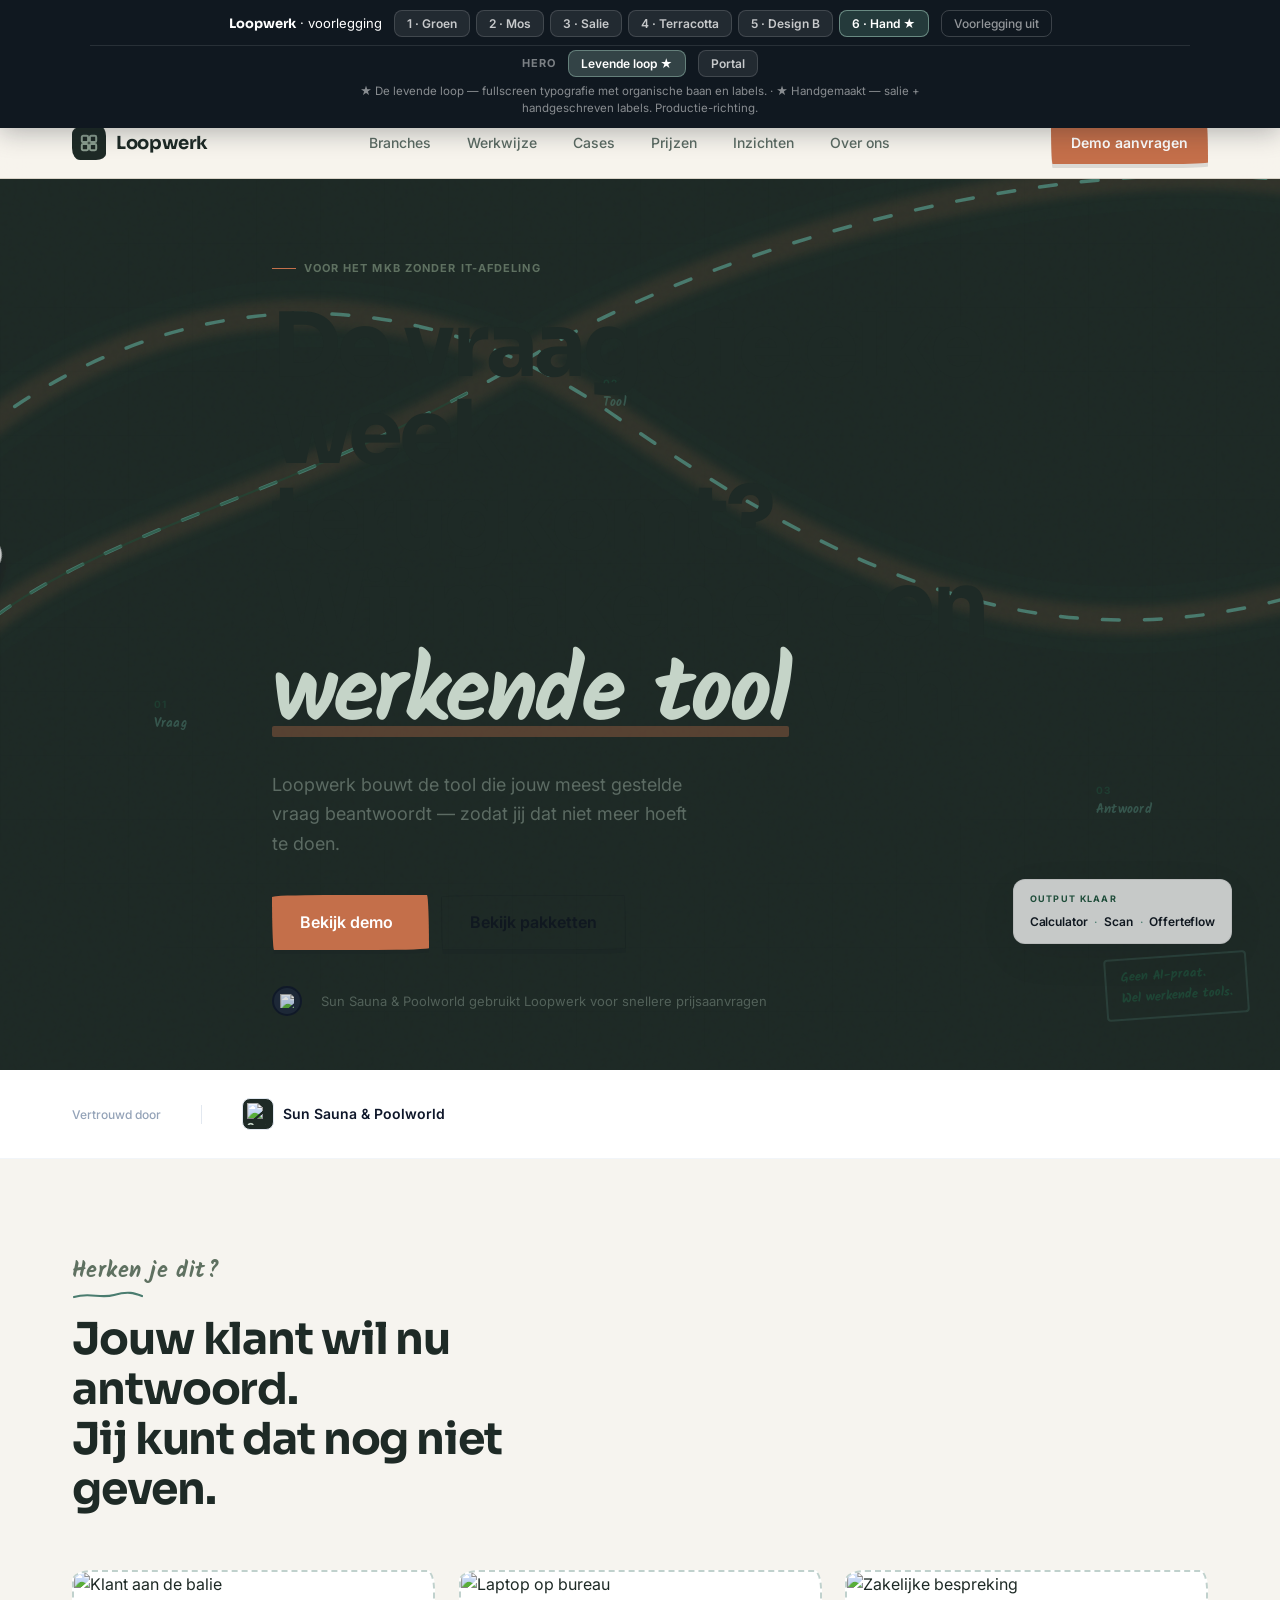
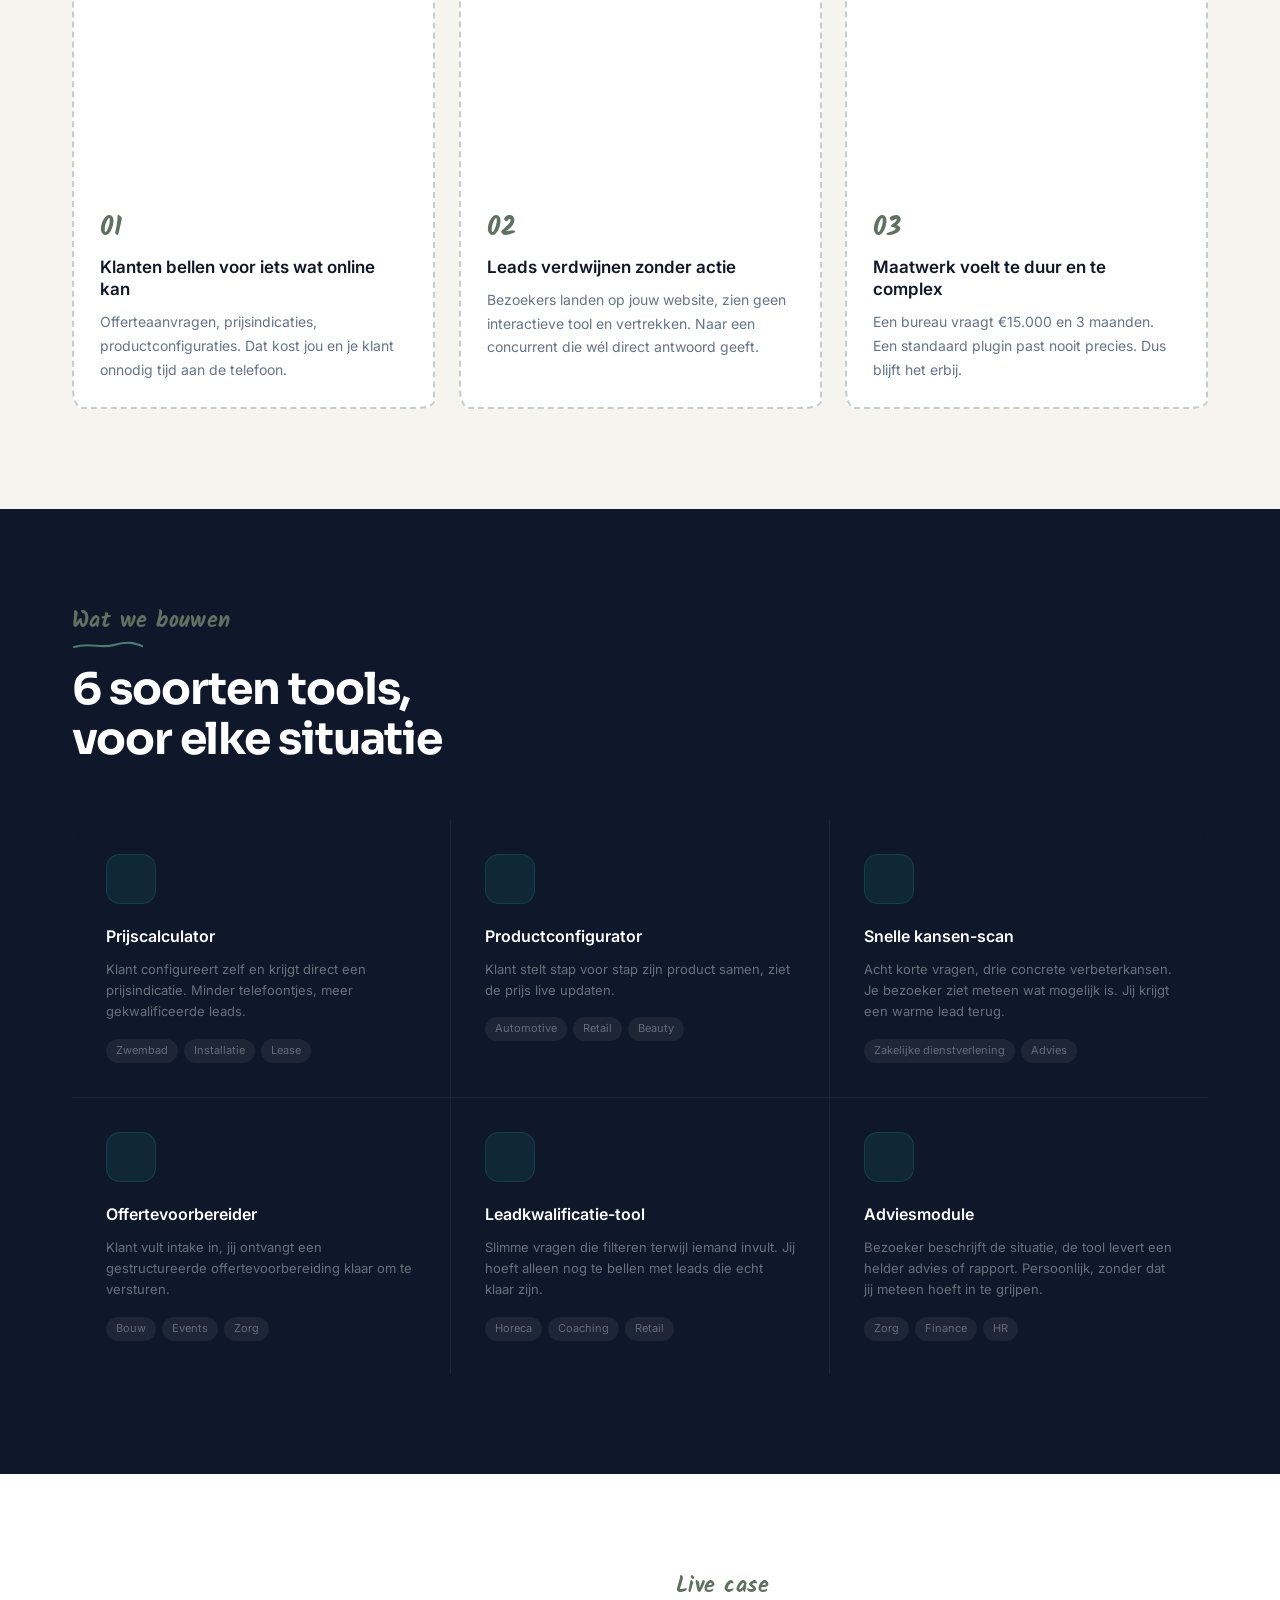
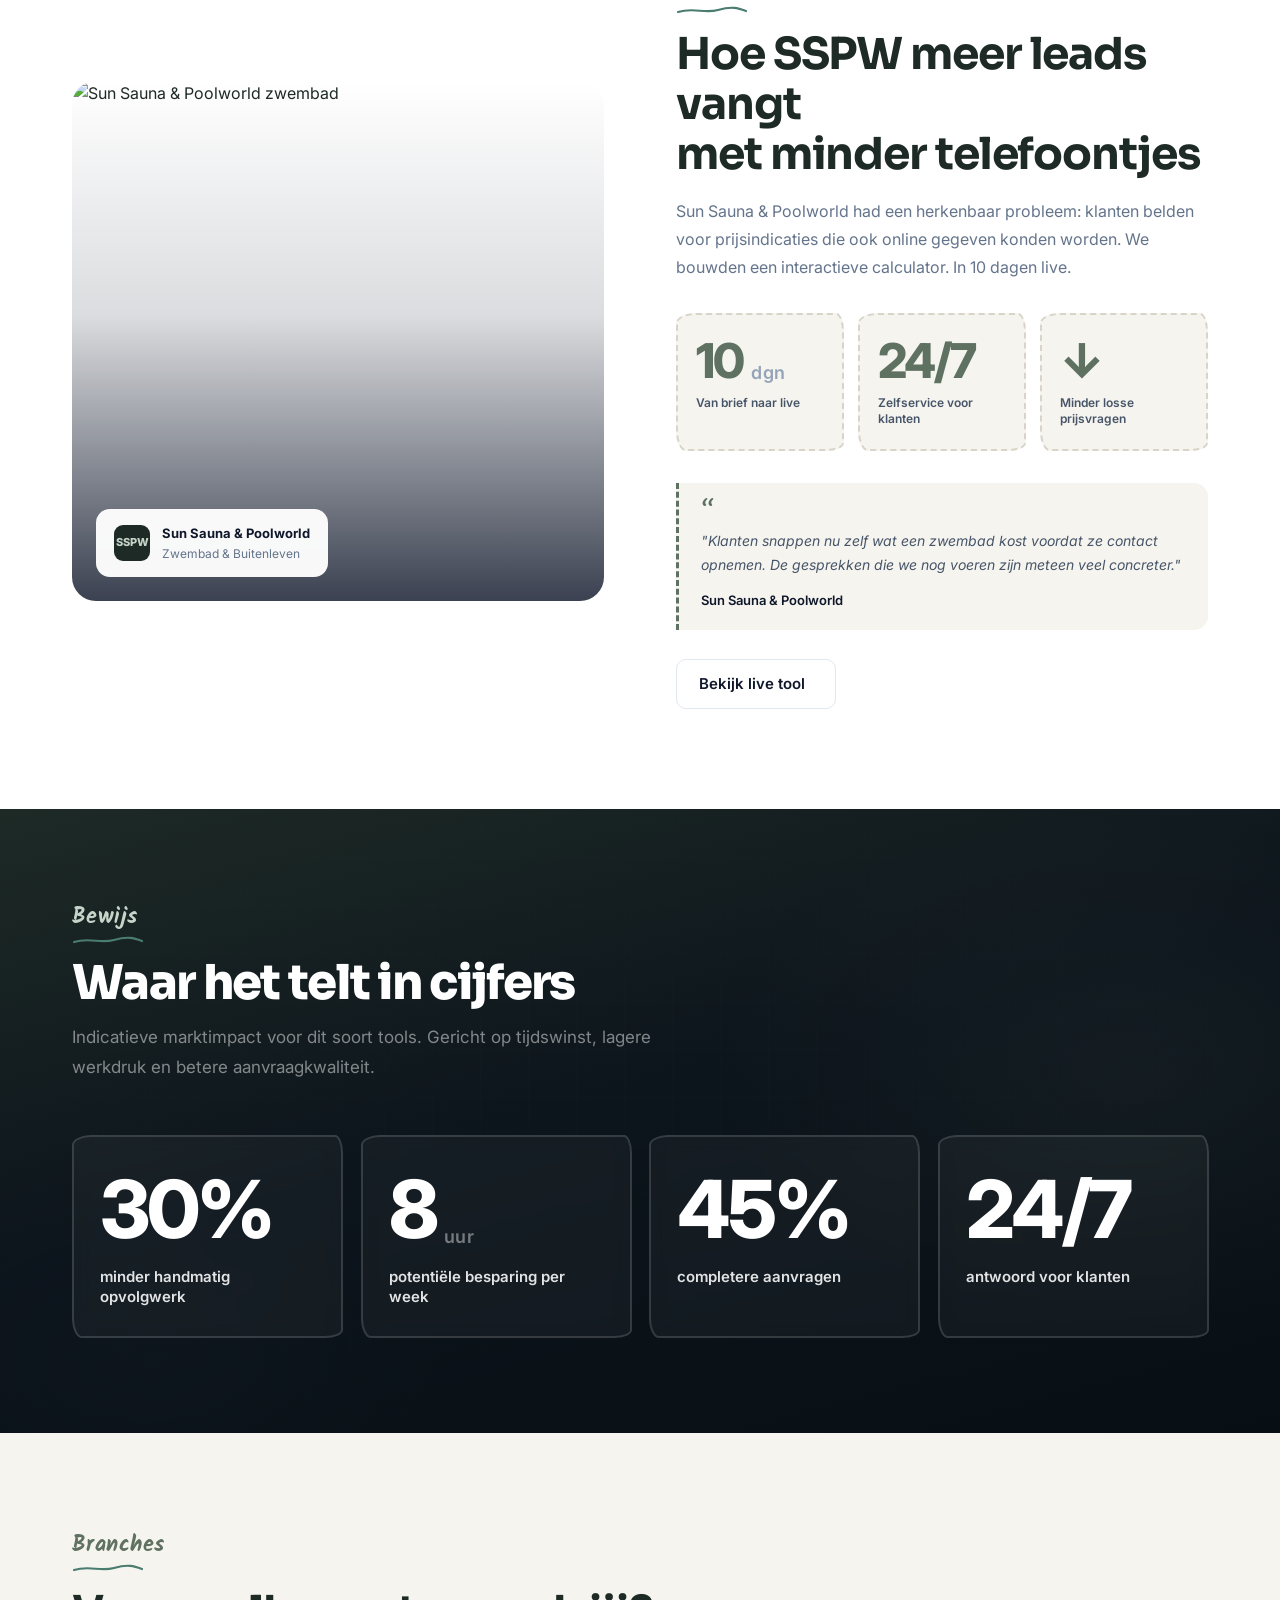
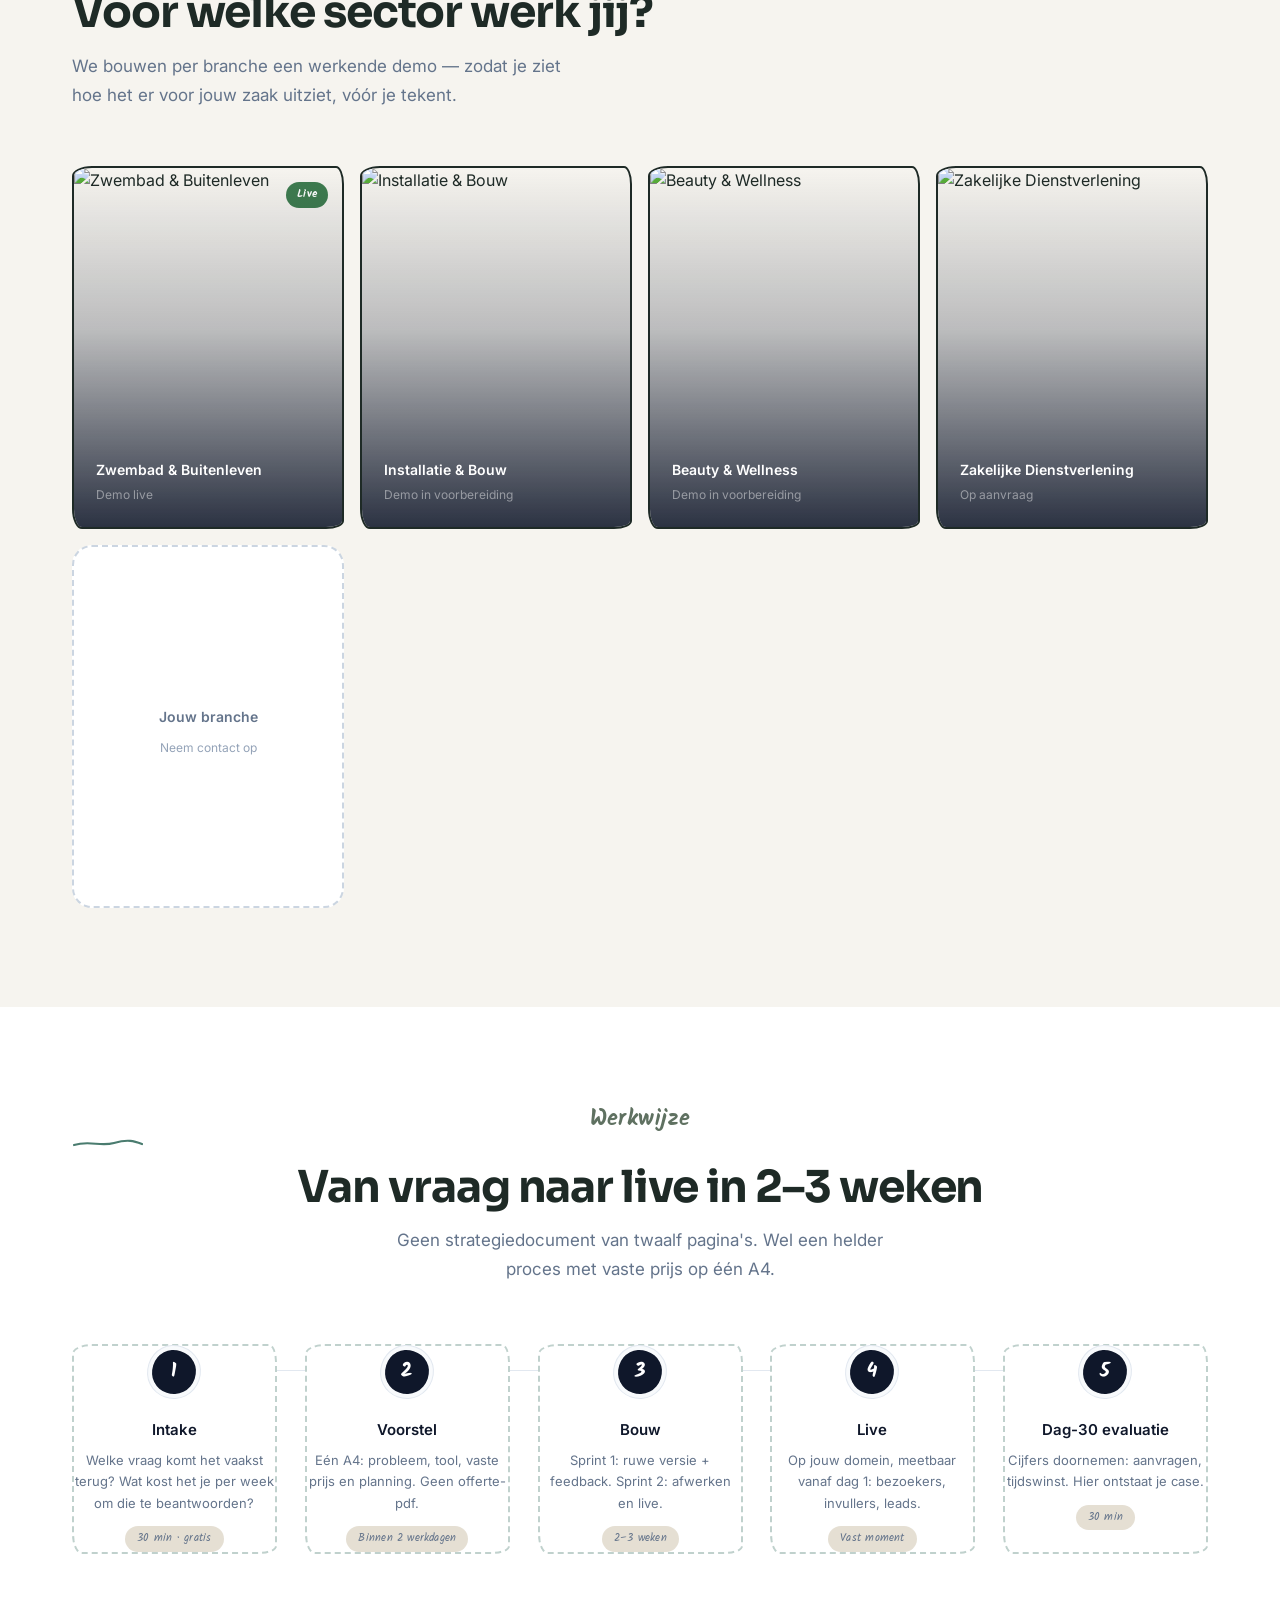
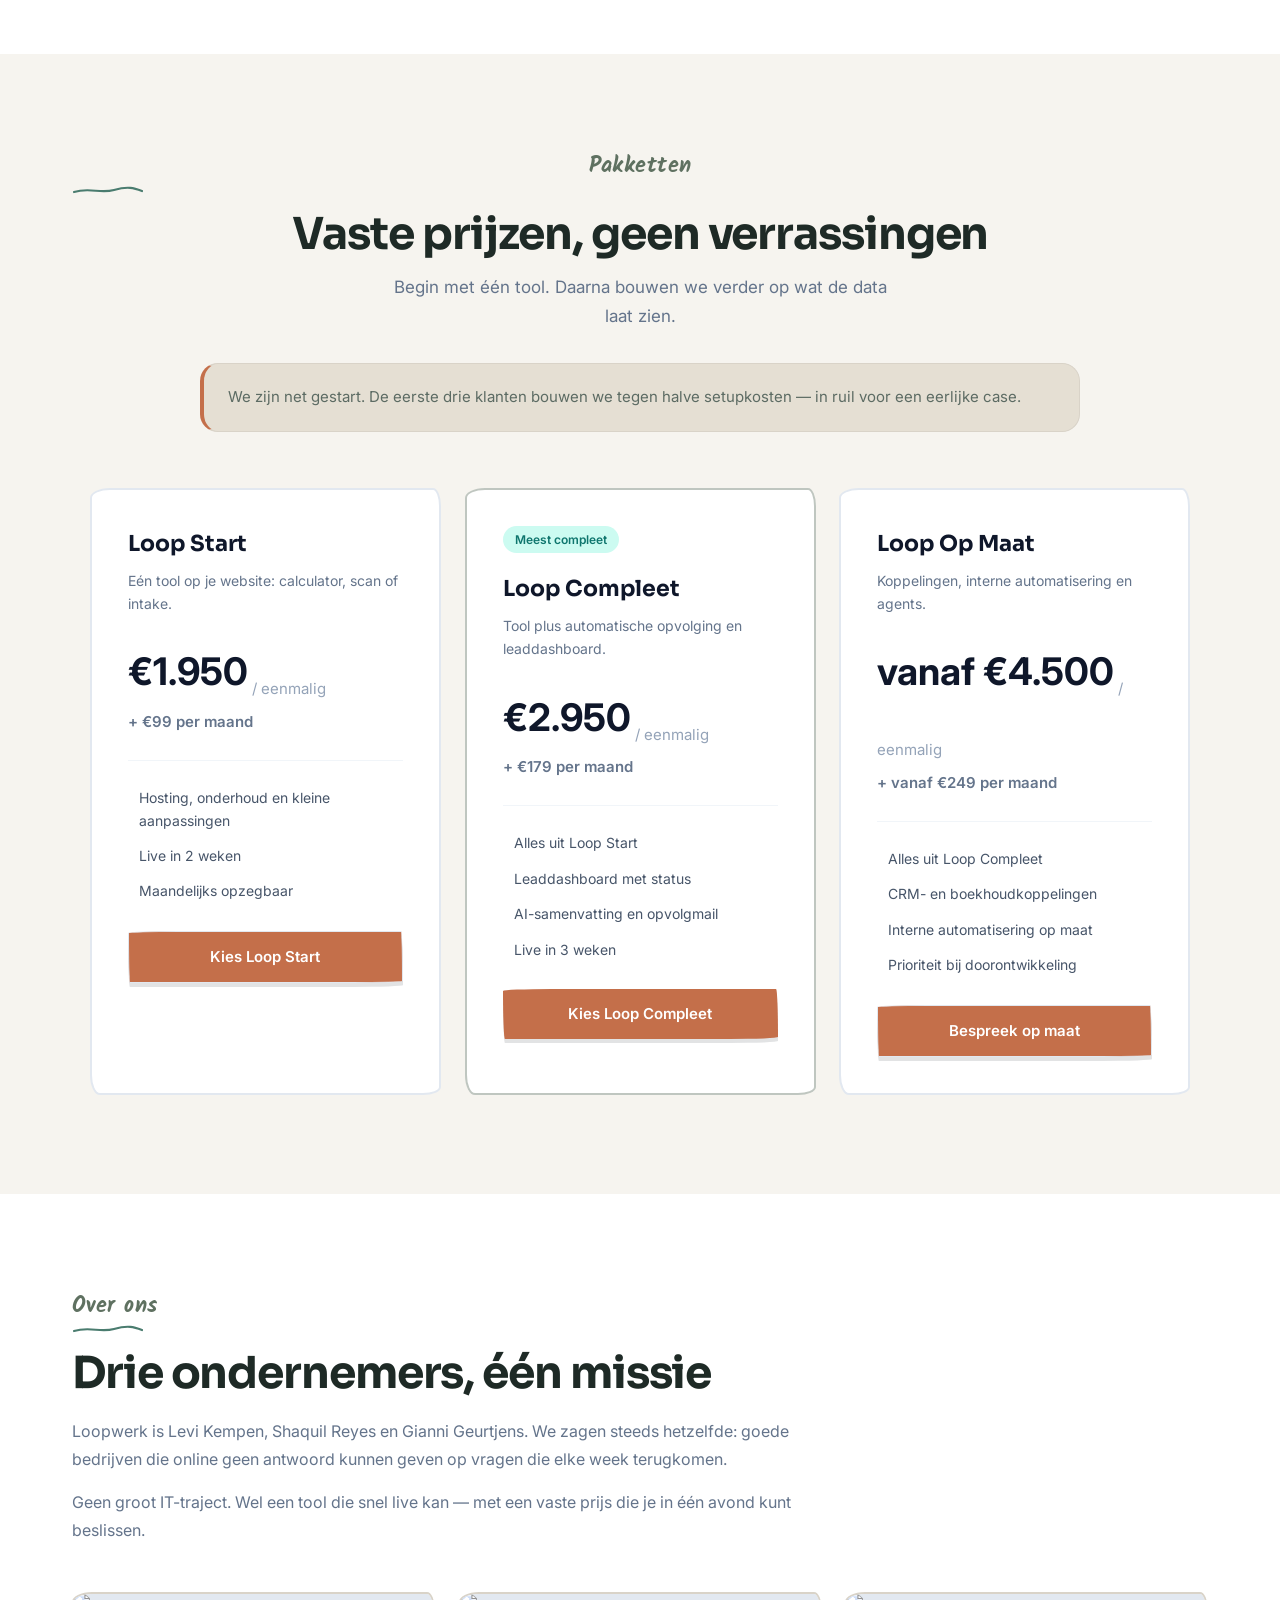
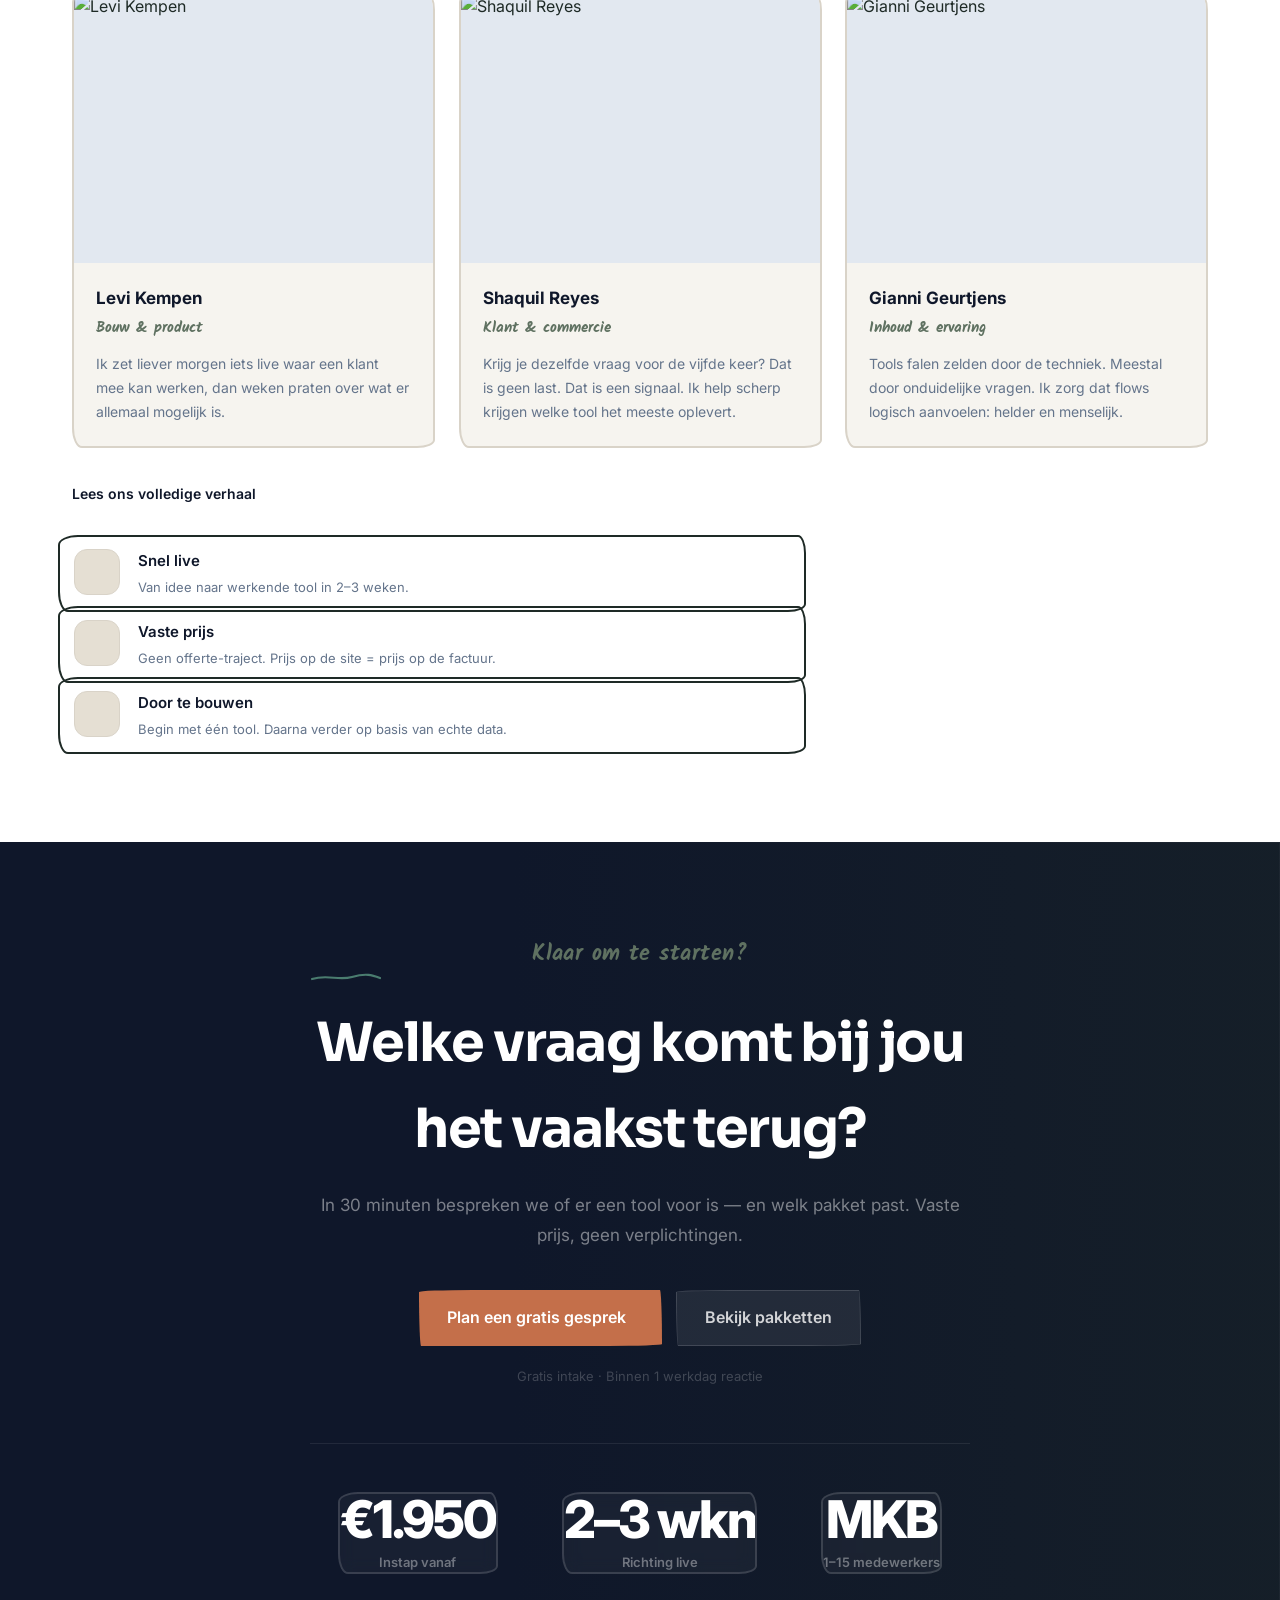
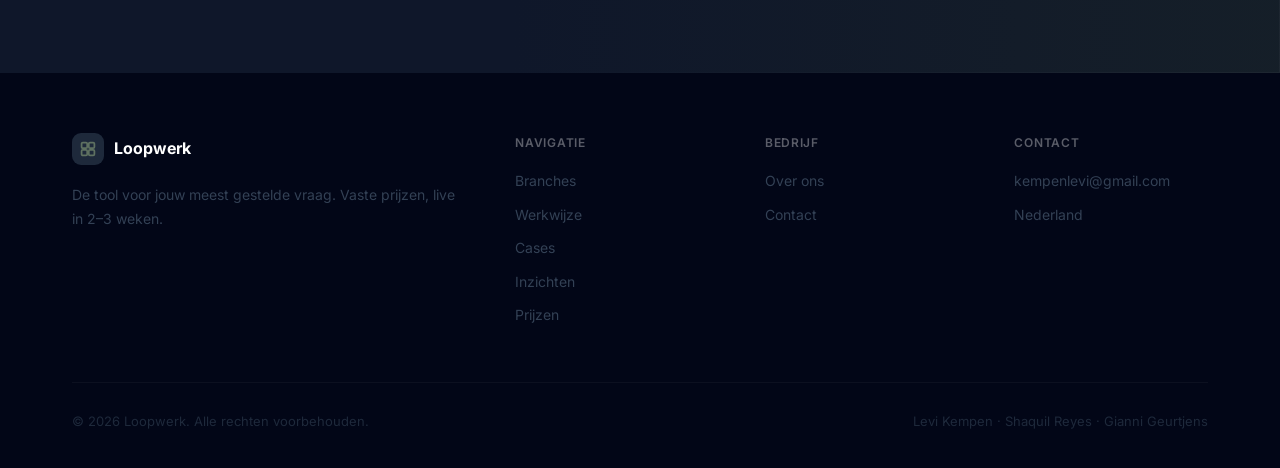
==== index.html @ 674e982f "Switch site domain to loopwerktools.nl Co-authored-by: Levi Kempen <l.kempen@hollandoto.nl>" ====
<!DOCTYPE html>
<html lang="nl" class="loopwerk lw-preview lw-preview-v6 lw-hero-loop">
<head>
  <meta charset="UTF-8">
  <meta name="viewport" content="width=device-width, initial-scale=1.0">

  <!-- SEO — beheerd via /admin of seo-config.js -->
  <title>Loopwerk | De tool voor jouw meest gestelde vraag</title>
  <meta name="description" content="Loopwerk bouwt de tool die jouw meest gestelde vraag beantwoordt — zodat jij dat niet meer hoeft te doen. Vaste prijzen, live in 2–3 weken.">
  <meta name="robots" content="index, follow">
  <meta name="theme-color" content="#1E2A26">
  <link rel="canonical" href="https://loopwerktools.nl">

  <!-- Open Graph (WhatsApp, LinkedIn, Facebook) -->
  <meta property="og:title" content="Loopwerk | De tool voor jouw meest gestelde vraag">
  <meta property="og:description" content="Loopwerk bouwt de tool die jouw meest gestelde vraag beantwoordt — zodat jij dat niet meer hoeft te doen. Vaste prijzen, live in 2–3 weken.">
  <meta property="og:image" content="https://loopwerktools.nl/og-image.png">
  <meta property="og:url" content="https://loopwerktools.nl">
  <meta property="og:type" content="website">
  <meta property="og:site_name" content="Loopwerk">
  <meta property="og:locale" content="nl_NL">

  <!-- Twitter / X Card -->
  <meta name="twitter:card" content="summary_large_image">
  <meta name="twitter:title" content="Loopwerk | De tool voor jouw meest gestelde vraag">
  <meta name="twitter:description" content="Loopwerk bouwt de tool die jouw meest gestelde vraag beantwoordt — zodat jij dat niet meer hoeft te doen. Vaste prijzen, live in 2–3 weken.">
  <meta name="twitter:image" content="https://loopwerktools.nl/og-image.png">

  <!-- Favicon -->
  <link rel="icon" type="image/svg+xml" href="data:image/svg+xml,<svg xmlns='http://www.w3.org/2000/svg' viewBox='0 0 32 32'><rect width='32' height='32' rx='7' fill='%230F172A'/><rect x='7' y='7' width='7' height='7' rx='1.5' fill='%2314B8A6'/><rect x='18' y='7' width='7' height='7' rx='1.5' fill='%2314B8A6' opacity='.55'/><rect x='7' y='18' width='7' height='7' rx='1.5' fill='%2314B8A6' opacity='.55'/><rect x='18' y='18' width='7' height='7' rx='1.5' fill='%2314B8A6'/></svg>">
  <link rel="apple-touch-icon" href="data:image/svg+xml,<svg xmlns='http://www.w3.org/2000/svg' viewBox='0 0 180 180'><rect width='180' height='180' rx='40' fill='%230F172A'/><rect x='38' y='38' width='42' height='42' rx='8' fill='%2314B8A6'/><rect x='100' y='38' width='42' height='42' rx='8' fill='%2314B8A6' opacity='.55'/><rect x='38' y='100' width='42' height='42' rx='8' fill='%2314B8A6' opacity='.55'/><rect x='100' y='100' width='42' height='42' rx='8' fill='%2314B8A6'/></svg>">

  <!-- SEO config — overschrijft bovenstaande waarden als je ze aanpast via /admin -->
  <script src="brand-config.js"></script>
  <script src="seo-config.js"></script>
  <!-- Content config — beheert alle teksten via /admin.html -->
  <script src="content-config.js"></script>

  <link rel="preconnect" href="https://fonts.googleapis.com">
  <link rel="preconnect" href="https://fonts.gstatic.com" crossorigin>
  <link href="https://fonts.googleapis.com/css2?family=Inter:wght@300;400;500;600;700&family=Sora:wght@600;700;800&family=Kalam:wght@400;700&display=swap" rel="stylesheet">
  <link rel="stylesheet" href="https://cdn.jsdelivr.net/npm/@tabler/icons-webfont@3.19.0/dist/tabler-icons.min.css">
  <link rel="stylesheet" href="/interactions.css">
  <link rel="stylesheet" href="/hero-headers.css">
  <link rel="stylesheet" href="/impact-stats.css">
  <style>
    *, *::before, *::after { box-sizing: border-box; margin: 0; padding: 0; }
    html { scroll-behavior: smooth; }
    body { font-family: 'Inter', -apple-system, sans-serif; background: #F8FAFC; color: #0F172A; line-height: 1.6; -webkit-font-smoothing: antialiased; }
    img { display: block; max-width: 100%; }
    a { text-decoration: none; color: inherit; }
    .container { max-width: 1200px; margin: 0 auto; padding: 0 32px; }
    .section { padding: 100px 0; }

    /* NAV */
    .nav {
      position: sticky; top: 0; z-index: 100;
      background: rgba(255,255,255,0.88);
      backdrop-filter: blur(16px);
      -webkit-backdrop-filter: blur(16px);
      border-bottom: 1px solid rgba(0,0,0,0.07);
    }
    .nav-inner { display: flex; align-items: center; justify-content: space-between; height: 70px; }
    .nav-logo { display: flex; align-items: center; gap: 10px; }
    .nav-logomark {
      width: 34px; height: 34px; background: #0F172A; border-radius: 9px;
      display: flex; align-items: center; justify-content: center;
    }
    .nav-logomark svg { width: 18px; height: 18px; fill: none; stroke: #14B8A6; stroke-width: 2.2; stroke-linecap: round; stroke-linejoin: round; }
    .nav-name { font-size: 18px; font-weight: 700; color: #0F172A; letter-spacing: -0.02em; }
    .nav-links { display: flex; gap: 36px; }
    .nav-link { font-size: 14px; font-weight: 500; color: #64748B; transition: color 0.15s; }
    .nav-link:hover { color: #0F172A; }
    .nav-cta {
      background: #0F172A; color: white; font-size: 14px; font-weight: 600;
      padding: 10px 20px; border-radius: 10px; transition: background 0.2s;
    }
    .nav-cta:hover { background: #1E293B; }

    /* HERO */
    .hero {
      background: #0F172A;
      overflow: hidden;
      position: relative;
      isolation: isolate;
    }
    .hero > .container { position: relative; z-index: 2; }
    .hero-bg-photo {
      position: absolute; inset: 0; width: 100%; height: 100%;
      object-fit: cover; opacity: 0.12; object-position: center;
    }
    .hero-media { position: absolute; inset: 0; z-index: 0; overflow: hidden; }
    .hero-vibe {
      position: absolute; inset: -18%;
      background:
        radial-gradient(circle at 18% 28%, rgba(20,184,166,0.22), transparent 42%),
        radial-gradient(circle at 78% 58%, rgba(56,189,248,0.12), transparent 40%),
        radial-gradient(circle at 48% 82%, rgba(99,102,241,0.1), transparent 36%);
      animation: heroVibeShift 16s ease-in-out infinite alternate;
      filter: blur(1px);
    }
  .hero-bg-video {
      position: absolute; inset: 0; width: 100%; height: 100%;
      object-fit: cover; opacity: 0.48; filter: saturate(0.95) contrast(1.05);
    }
    .hero-media.no-video .hero-bg-video { display: none; }
    @keyframes heroVibeShift {
      0% { transform: translate(0, 0) scale(1); }
      100% { transform: translate(-2.5%, 1.5%) scale(1.05); }
    }
    @media (prefers-reduced-motion: reduce) {
      .hero-vibe { animation: none; }
      .hero-bg-video { display: none; }
    }
    .hero-bg-grad {
      position: absolute; inset: 0; z-index: 1;
      background: linear-gradient(135deg, rgba(15,23,42,0.94) 0%, rgba(15,23,42,0.88) 48%, rgba(15,23,42,0.72) 100%);
    }
    .hero--home .hero-bg-grad {
      background:
        radial-gradient(ellipse 80% 60% at 12% 18%, rgba(20, 184, 166, 0.14), transparent 55%),
        linear-gradient(115deg, rgba(15, 23, 42, 0.98) 0%, rgba(15, 23, 42, 0.92) 46%, rgba(15, 23, 42, 0.55) 100%);
    }
    .hero-inner {
      position: relative; z-index: 2;
      display: grid; grid-template-columns: 1fr 1fr;
      gap: 64px; align-items: end;
      padding: 96px 0 0;
    }
    .hero-content { padding-bottom: 96px; }
    .hero-pill {
      display: inline-flex; align-items: center; gap: 8px;
      background: rgba(20,184,166,0.12);
      border: 1px solid rgba(20,184,166,0.25);
      color: #5EEAD4; border-radius: 100px;
      padding: 6px 16px; font-size: 13px; font-weight: 500;
      margin-bottom: 32px;
    }
    .pill-dot { width: 6px; height: 6px; background: #14B8A6; border-radius: 50%; }
    .hero h1 {
      font-size: clamp(42px, 5.5vw, 66px);
      font-weight: 800; line-height: 1.06;
      letter-spacing: -0.035em; color: white;
      margin-bottom: 22px;
    }
    .hero h1 em { font-style: normal; color: #5EEAD4; }
    .hero-sub {
      font-size: 18px; color: rgba(255,255,255,0.62);
      line-height: 1.75; margin-bottom: 40px; max-width: 440px;
    }
    .hero-btns { display: flex; gap: 12px; flex-wrap: wrap; margin-bottom: 52px; }
    .btn {
      display: inline-flex; align-items: center; gap: 8px;
      font-size: 14px; font-weight: 600; padding: 12px 22px;
      border-radius: 10px; cursor: pointer; transition: all 0.2s;
      border: none;
    }
    .btn-teal { background: #14B8A6; color: white; }
    .btn-teal:hover { background: #0F9488; transform: translateY(-1px); box-shadow: 0 8px 24px rgba(20,184,166,0.3); }
    .btn-ghost-white {
      background: rgba(255,255,255,0.08);
      border: 1px solid rgba(255,255,255,0.14);
      color: rgba(255,255,255,0.8);
    }
    .btn-ghost-white:hover { background: rgba(255,255,255,0.14); }
    .btn-lg { font-size: 16px; padding: 14px 28px; border-radius: 12px; }
    .btn-outline {
      background: white; color: #0F172A;
      border: 1.5px solid #E2E8F0;
    }
    .btn-outline:hover { border-color: #0F172A; }
    .hero-proof { display: flex; align-items: center; gap: 12px; }
    .proof-avatars { display: flex; }
    .pavatar {
      width: 30px; height: 30px; border-radius: 50%;
      border: 2px solid #0F172A; overflow: hidden; margin-right: -9px;
      background: #1E293B;
    }
    .pavatar img { width: 100%; height: 100%; object-fit: cover; }
    .proof-text { margin-left: 16px; font-size: 13px; color: rgba(255,255,255,0.35); }
    .proof-text strong { color: rgba(255,255,255,0.65); font-weight: 500; }

    /* Hero browser mockup */
    .hero-visual { position: relative; align-self: end; }
    .browser {
      background: #1a2535;
      border-radius: 14px 14px 0 0;
      border: 1px solid rgba(255,255,255,0.07);
      border-bottom: none;
      box-shadow: 0 -28px 64px rgba(0,0,0,0.55), 0 0 0 1px rgba(255,255,255,0.05);
      overflow: hidden;
    }
    .browser-bar {
      background: #141e2d; border-bottom: 1px solid rgba(255,255,255,0.06);
      padding: 12px 18px; display: flex; align-items: center; gap: 14px;
    }
    .b-dots { display: flex; gap: 7px; }
    .b-dot { width: 11px; height: 11px; border-radius: 50%; }
    .bd1 { background: #FF5F57; } .bd2 { background: #FFBD2E; } .bd3 { background: #28C941; }
    .b-url {
      flex: 1; background: rgba(255,255,255,0.06); border-radius: 7px;
      padding: 5px 14px; font-size: 12px; color: rgba(255,255,255,0.28);
      font-family: 'SF Mono', 'Fira Code', monospace;
    }
    .browser-body { padding: 28px; }
    .tool-header { display: flex; align-items: center; gap: 12px; margin-bottom: 22px; padding-bottom: 18px; border-bottom: 1px solid rgba(255,255,255,0.06); }
    .tool-logo-badge {
      width: 40px; height: 40px; background: #14B8A6; border-radius: 10px;
      display: flex; align-items: center; justify-content: center;
      font-size: 11px; font-weight: 800; color: white; letter-spacing: -0.5px;
    }
    .tool-hname { font-size: 14px; font-weight: 600; color: white; }
    .tool-hsub { font-size: 12px; color: rgba(255,255,255,0.3); margin-top: 1px; }
    .live-badge {
      margin-left: auto; display: flex; align-items: center; gap: 5px;
      background: rgba(20,184,166,0.14); border: 1px solid rgba(20,184,166,0.28);
      border-radius: 100px; padding: 3px 10px; font-size: 11px; color: #5EEAD4; font-weight: 600;
    }
    .ld { width: 5px; height: 5px; border-radius: 50%; background: #14B8A6; }
    .tool-fields { display: grid; grid-template-columns: 1fr 1fr; gap: 9px; margin-bottom: 16px; }
    .tfield {
      background: rgba(255,255,255,0.04); border: 1px solid rgba(255,255,255,0.07);
      border-radius: 9px; padding: 11px 14px;
    }
    .tf-label { font-size: 10px; color: rgba(255,255,255,0.28); font-weight: 500; margin-bottom: 4px; }
    .tf-value { font-size: 14px; color: white; font-weight: 500; }
    .tool-result {
      background: rgba(20,184,166,0.1); border: 1px solid rgba(20,184,166,0.22);
      border-radius: 11px; padding: 16px 18px;
      display: flex; align-items: center; justify-content: space-between;
    }
    .tr-label { font-size: 13px; color: #5EEAD4; font-weight: 500; }
    .tr-value { font-size: 22px; font-weight: 700; color: white; }

    /* LOGOS */
    .logos { background: white; border-bottom: 1px solid #F1F5F9; padding: 28px 0; }
    .logos-row { display: flex; align-items: center; gap: 0; }
    .logos-label { font-size: 12px; color: #94A3B8; font-weight: 500; padding-right: 40px; border-right: 1px solid #E2E8F0; white-space: nowrap; }
    .logos-items { display: flex; align-items: center; gap: 48px; padding-left: 40px; }
    .logo-entry { display: flex; align-items: center; gap: 9px; opacity: 0.55; transition: opacity 0.2s; }
    .logo-entry:hover { opacity: 1; }
    .logo-entry-icon { width: 32px; height: 32px; background: #0F172A; border-radius: 8px; display: flex; align-items: center; justify-content: center; color: #14B8A6; font-size: 11px; font-weight: 800; }
    .logo-entry-icon--image { background: white; border: 1px solid #E2E8F0; padding: 4px; }
    .logo-entry-icon--image img { width: 100%; height: 100%; object-fit: contain; }
    .logo-entry-name { font-size: 14px; font-weight: 600; color: #0F172A; }

    /* PROBLEM SECTION */
    .problem { background: #F8FAFC; }
    .section-label { font-size: 12px; font-weight: 700; letter-spacing: 0.09em; text-transform: uppercase; color: #14B8A6; }
    .section-h2 { font-size: clamp(28px, 3.5vw, 44px); font-weight: 700; line-height: 1.14; letter-spacing: -0.025em; margin-top: 14px; }
    .section-sub { font-size: 17px; color: #64748B; line-height: 1.72; margin-top: 14px; max-width: 520px; }
    .problem-grid { display: grid; grid-template-columns: repeat(3, 1fr); gap: 24px; margin-top: 56px; }
    .p-card { background: white; border: 1px solid #E8EEF5; border-radius: 20px; overflow: hidden; transition: box-shadow 0.25s; }
    .p-card:hover { box-shadow: 0 12px 40px rgba(0,0,0,0.08); }
    .p-card-img { height: 210px; overflow: hidden; }
    .p-card-img img { width: 100%; height: 100%; object-fit: cover; transition: transform 0.5s ease; }
    .p-card:hover .p-card-img img { transform: scale(1.05); }
    .p-card-body { padding: 26px; }
    .p-num { font-size: 11px; font-weight: 700; color: #14B8A6; letter-spacing: 0.1em; margin-bottom: 10px; }
    .p-title { font-size: 17px; font-weight: 600; color: #0F172A; line-height: 1.32; margin-bottom: 10px; }
    .p-desc { font-size: 14px; color: #64748B; line-height: 1.68; }

    /* WHAT WE BUILD */
    .build-section { background: #0F172A; }
    .build-grid {
      display: grid; grid-template-columns: repeat(3, 1fr);
      gap: 1px; background: rgba(255,255,255,0.06);
      border-radius: 22px; overflow: hidden; margin-top: 56px;
    }
    .build-tile { background: #0F172A; padding: 34px; transition: background 0.2s; }
    .build-tile:hover { background: #162032; }
    .build-icon {
      width: 50px; height: 50px; border-radius: 14px;
      background: rgba(20,184,166,0.1); border: 1px solid rgba(20,184,166,0.18);
      display: flex; align-items: center; justify-content: center;
      color: #14B8A6; font-size: 24px; margin-bottom: 20px;
    }
    .build-title { font-size: 16px; font-weight: 600; color: white; margin-bottom: 9px; }
    .build-desc { font-size: 13px; color: rgba(255,255,255,0.38); line-height: 1.65; margin-bottom: 16px; }
    .build-tags { display: flex; flex-wrap: wrap; gap: 6px; }
    .b-tag { font-size: 11px; color: rgba(255,255,255,0.32); background: rgba(255,255,255,0.06); padding: 3px 10px; border-radius: 100px; }

    /* CASE STUDY */
    .case-section { background: white; }
    .case-inner { display: grid; grid-template-columns: 1fr 1fr; gap: 72px; align-items: center; }
    .case-photo { border-radius: 24px; overflow: hidden; height: 520px; position: relative; }
    .case-photo img { width: 100%; height: 100%; object-fit: cover; }
    .case-photo-overlay { position: absolute; inset: 0; background: linear-gradient(to top, rgba(15,23,42,0.82) 0%, rgba(15,23,42,0.15) 55%, transparent 100%); }
    .case-photo-badge {
      position: absolute; bottom: 24px; left: 24px;
      background: rgba(255,255,255,0.96); backdrop-filter: blur(8px);
      border-radius: 14px; padding: 14px 18px;
      display: flex; align-items: center; gap: 12px;
    }
    .cpb-icon { width: 36px; height: 36px; background: #0F172A; border-radius: 9px; display: flex; align-items: center; justify-content: center; color: #14B8A6; font-size: 11px; font-weight: 800; }
    .cpb-name { font-size: 13px; font-weight: 700; color: #0F172A; }
    .cpb-type { font-size: 12px; color: #64748B; margin-top: 1px; }
    .case-stats { display: grid; grid-template-columns: repeat(3, 1fr); gap: 14px; margin: 32px 0; }
    .cs-stat { background: #F8FAFC; border: 1px solid #E8EEF5; border-radius: 16px; padding: 22px; text-align: center; }
    .cs-val { font-size: 28px; font-weight: 700; color: #14B8A6; }
    .cs-lbl { font-size: 12px; color: #64748B; margin-top: 5px; line-height: 1.45; }
    .case-quote {
      border-left: 3px solid #14B8A6; border-radius: 0 14px 14px 0;
      background: #F8FAFC; padding: 20px 22px;
    }
    .q-text { font-size: 14px; color: #475569; line-height: 1.75; font-style: italic; margin-bottom: 12px; }
    .q-author { font-size: 13px; font-weight: 600; color: #0F172A; }

    /* BRANCHES */
    .branches-section { background: #F8FAFC; }
    .branches-grid { display: grid; grid-template-columns: repeat(4, 1fr); gap: 16px; margin-top: 56px; }
    .branch-card { border-radius: 20px; overflow: hidden; position: relative; aspect-ratio: 3/4; cursor: pointer; }
    .branch-card img { width: 100%; height: 100%; object-fit: cover; transition: transform 0.55s ease; }
    .branch-card:hover img { transform: scale(1.07); }
    .branch-overlay { position: absolute; inset: 0; background: linear-gradient(to top, rgba(15,23,42,0.88) 0%, rgba(15,23,42,0.25) 55%, transparent 100%); }
    .branch-content { position: absolute; bottom: 0; left: 0; right: 0; padding: 22px; }
    .branch-name { font-size: 14px; font-weight: 600; color: white; margin-bottom: 4px; }
    .branch-count { font-size: 12px; color: rgba(255,255,255,0.45); }
    .branch-live { position: absolute; top: 14px; right: 14px; background: #14B8A6; color: white; font-size: 11px; font-weight: 700; padding: 4px 11px; border-radius: 100px; }
    .branch-plus {
      background: white; border: 2px dashed #CBD5E1; border-radius: 20px;
      display: flex; flex-direction: column; align-items: center; justify-content: center;
      gap: 10px; aspect-ratio: 3/4; cursor: pointer; transition: border-color 0.2s;
    }
    .branch-plus:hover { border-color: #14B8A6; }
    .branch-plus-icon { font-size: 28px; color: #94A3B8; }
    .branch-plus-text { font-size: 14px; font-weight: 600; color: #64748B; }
    .branch-plus-sub { font-size: 12px; color: #94A3B8; }

    /* HOW IT WORKS */
    .process-section { background: white; }
    .process-steps { display: grid; grid-template-columns: repeat(5, 1fr); gap: 28px; margin-top: 60px; position: relative; }
    .process-steps::before { content: ''; position: absolute; top: 26px; left: 70px; right: 70px; height: 1px; background: #E2E8F0; z-index: 0; }
    .p-step { text-align: center; position: relative; z-index: 1; }
    .p-step-circle {
      width: 52px; height: 52px; border-radius: 50%;
      background: #0F172A; border: 4px solid #F8FAFC;
      display: flex; align-items: center; justify-content: center;
      margin: 0 auto 20px; box-shadow: 0 0 0 1px #E2E8F0;
      transition: background 0.3s ease, border-color 0.25s ease, box-shadow 0.35s ease, transform 0.35s ease;
    }
    .p-step-num { font-size: 16px; font-weight: 700; color: white; }
    .p-step-title { font-size: 15px; font-weight: 600; color: #0F172A; margin-bottom: 8px; transition: color 0.25s ease; }
    .p-step-desc { font-size: 13px; color: #64748B; line-height: 1.65; transition: opacity 0.3s ease; }
    .p-step-tag { display: inline-block; margin-top: 12px; font-size: 11px; background: #F1F5F9; color: #64748B; padding: 4px 12px; border-radius: 100px; transition: background 0.25s ease, color 0.25s ease; }

    /* PRICING */
    .pricing-section { background: #F6F4EF; }
    .pricing-grid { display: grid; grid-template-columns: 1fr 1fr; gap: 24px; max-width: 1100px; margin: 56px auto 0; }
    .pricing-grid--3 { grid-template-columns: repeat(3, 1fr); max-width: 1100px; }
    .launch-offer { background: #E5DFD3; border: 1px solid #D9D3C8; border-left: 4px solid #C46F4A; border-radius: 18px; padding: 20px 24px; max-width: 880px; margin: 32px auto 0; }
    .launch-offer p { font-size: 15px; color: #5c6b63; line-height: 1.75; margin: 0; }
    .price-card { background: white; border: 1px solid #E2E8F0; border-radius: 24px; padding: 36px; transition: border-color 0.3s ease, box-shadow 0.35s ease, transform 0.35s ease, opacity 0.3s ease, filter 0.3s ease; }
    .price-card.featured { border-color: #5F7161; box-shadow: 0 8px 32px rgba(30,42,38,.08); }
    .price-badge { display: inline-block; background: #CCFBF1; color: #0F766E; font-size: 12px; font-weight: 600; padding: 4px 12px; border-radius: 100px; margin-bottom: 18px; }
    .price-title { font-size: 22px; font-weight: 700; color: #0F172A; margin-bottom: 8px; }
    .price-desc { font-size: 14px; color: #64748B; line-height: 1.65; margin-bottom: 26px; }
    .price-amount { font-size: 38px; font-weight: 700; color: #0F172A; }
    .price-amount sub { font-size: 15px; font-weight: 400; color: #94A3B8; }
    .price-monthly { font-size: 15px; font-weight: 600; color: #64748B; margin-top: 8px; }
    .price-hr { border: none; border-top: 1px solid #F1F5F9; margin: 26px 0; }
    .price-feats { display: flex; flex-direction: column; gap: 13px; }
    .pf { display: flex; align-items: flex-start; gap: 11px; font-size: 14px; color: #475569; }
    .pf-check { color: #14B8A6; font-size: 17px; flex-shrink: 0; margin-top: 1px; }
    .price-btn { display: block; text-align: center; margin-top: 28px; width: 100%; }

    /* ABOUT / TEAM */
    .about-section { background: white; }
    .about-header { max-width: 720px; margin-bottom: 48px; }
    .about-header p { font-size: 16px; color: #64748B; line-height: 1.78; margin-bottom: 14px; }
    .team-grid { display: grid; grid-template-columns: repeat(3, minmax(0, 1fr)); gap: 24px; margin-bottom: 32px; }
    .team-card { background: #F8FAFC; border: 1.5px solid #E8EEF5; border-radius: 22px; overflow: hidden; }
    .team-photo { aspect-ratio: 4/3; overflow: hidden; background: #E2E8F0; }
    .team-photo img { width: 100%; height: 100%; object-fit: cover; object-position: top center; }
    .team-body { padding: 22px; }
    .team-name { font-size: 17px; font-weight: 700; color: #0F172A; margin-bottom: 4px; }
    .team-role { font-size: 13px; font-weight: 600; color: #14B8A6; margin-bottom: 12px; }
    .team-bio { font-size: 14px; color: #64748B; line-height: 1.72; }
    .about-more { margin-bottom: 40px; }
    .about-more a { display: inline-flex; align-items: center; gap: 8px; font-size: 14px; font-weight: 600; color: #0F172A; }
    .about-more a:hover { color: #14B8A6; }
    .about-vals { display: flex; flex-direction: column; gap: 18px; margin-top: 8px; max-width: 720px; }
    .av { display: flex; gap: 18px; align-items: flex-start; }
    .av-icon { width: 46px; height: 46px; border-radius: 13px; background: #F8FAFC; border: 1px solid #E8EEF5; display: flex; align-items: center; justify-content: center; flex-shrink: 0; color: #14B8A6; font-size: 22px; }
    .av-title { font-size: 15px; font-weight: 600; color: #0F172A; margin-bottom: 4px; }
    .av-desc { font-size: 13px; color: #64748B; line-height: 1.62; }

    /* CTA */
    .cta-section { background: #0F172A; position: relative; overflow: hidden; }
    .cta-bg-photo { position: absolute; inset: 0; width: 100%; height: 100%; object-fit: cover; opacity: 0.13; }
    .cta-bg-grad { position: absolute; inset: 0; background: linear-gradient(to right, #0F172A 40%, rgba(15,23,42,0.6) 100%); }
    .cta-inner { position: relative; z-index: 1; text-align: center; max-width: 660px; margin: 0 auto; }
    .cta-section h2 { font-size: clamp(32px, 4.5vw, 54px); font-weight: 700; color: white; margin-bottom: 18px; letter-spacing: -0.03em; }
    .cta-section p { font-size: 17px; color: rgba(255,255,255,0.45); line-height: 1.75; margin-bottom: 40px; }
    .cta-btns { display: flex; gap: 14px; justify-content: center; flex-wrap: wrap; }
    .cta-note { margin-top: 20px; font-size: 13px; color: rgba(255,255,255,0.2); }
    .cta-stats-row { display: flex; justify-content: center; gap: 56px; margin-top: 60px; padding-top: 48px; border-top: 1px solid rgba(255,255,255,0.07); }
    .cs-stat2 { text-align: center; }
    .cs-stat2-v { font-size: 34px; font-weight: 700; color: white; letter-spacing: -0.02em; }
    .cs-stat2-l { font-size: 13px; color: rgba(255,255,255,0.3); margin-top: 5px; }

    /* FOOTER */
    footer { background: #020617; padding: 60px 0 36px; }
    .footer-top { display: grid; grid-template-columns: 2fr 1fr 1fr 1fr; gap: 56px; margin-bottom: 56px; }
    .footer-logo { display: flex; align-items: center; gap: 10px; margin-bottom: 18px; }
    .footer-lm { width: 32px; height: 32px; background: #1E293B; border-radius: 9px; display: flex; align-items: center; justify-content: center; }
    .footer-lm svg { width: 16px; height: 16px; fill: none; stroke: #14B8A6; stroke-width: 2.2; stroke-linecap: round; stroke-linejoin: round; }
    .footer-ln { font-size: 16px; font-weight: 700; color: white; }
    .footer-desc { font-size: 14px; color: #334155; line-height: 1.7; }
    .footer-col-title { font-size: 12px; font-weight: 600; letter-spacing: 0.06em; text-transform: uppercase; color: rgba(255,255,255,0.35); margin-bottom: 18px; }
    .footer-links { display: flex; flex-direction: column; gap: 11px; }
    .footer-link { font-size: 14px; color: #334155; transition: color 0.2s; }
    .footer-link:hover { color: rgba(255,255,255,0.65); }
    .footer-bottom { border-top: 1px solid rgba(255,255,255,0.04); padding-top: 28px; display: flex; justify-content: space-between; align-items: center; }
    .footer-copy { font-size: 13px; color: #1E293B; }
    .footer-tag { font-size: 13px; color: #1E293B; }

    /* =====================
       DEMO MODAL
    ===================== */
    .modal-overlay {
      position: fixed; inset: 0; z-index: 999;
      background: rgba(2,6,23,0.75); backdrop-filter: blur(8px);
      display: flex; align-items: center; justify-content: center;
      padding: 20px; opacity: 0; pointer-events: none;
      transition: opacity 0.25s ease;
    }
    .modal-overlay.open { opacity: 1; pointer-events: all; }
    .modal {
      background: white; border-radius: 24px; width: 100%; max-width: 560px;
      padding: 40px; position: relative; max-height: 90vh; overflow-y: auto;
      transform: translateY(16px); transition: transform 0.25s ease;
      box-shadow: 0 32px 80px rgba(0,0,0,0.3);
    }
    .modal-overlay.open .modal { transform: translateY(0); }
    .modal-close {
      position: absolute; top: 20px; right: 20px;
      width: 36px; height: 36px; border-radius: 50%;
      background: #F1F5F9; border: none; cursor: pointer;
      display: flex; align-items: center; justify-content: center;
      color: #64748B; font-size: 18px; transition: background 0.2s;
    }
    .modal-close:hover { background: #E2E8F0; }
    .modal-label { font-size: 12px; font-weight: 700; letter-spacing: 0.09em; text-transform: uppercase; color: #14B8A6; margin-bottom: 8px; }
    .modal h2 { font-size: 26px; font-weight: 700; color: #0F172A; letter-spacing: -0.02em; margin-bottom: 8px; line-height: 1.2; }
    .modal-sub { font-size: 14px; color: #64748B; margin-bottom: 28px; line-height: 1.6; }
    .form-row { display: grid; grid-template-columns: 1fr 1fr; gap: 14px; margin-bottom: 14px; }
    .form-group { display: flex; flex-direction: column; gap: 6px; margin-bottom: 14px; }
    .form-group label { font-size: 13px; font-weight: 600; color: #0F172A; }
    .form-group input, .form-group select, .form-group textarea {
      width: 100%; padding: 11px 14px; font-size: 14px; font-family: inherit;
      border: 1.5px solid #E2E8F0; border-radius: 10px; color: #0F172A;
      background: #F8FAFC; transition: border-color 0.2s, box-shadow 0.2s;
      outline: none; appearance: none;
    }
    .form-group input:focus, .form-group select:focus, .form-group textarea:focus {
      border-color: #14B8A6; background: white;
      box-shadow: 0 0 0 3px rgba(20,184,166,0.12);
    }
    .form-group textarea { resize: vertical; min-height: 90px; }
    .form-group select { cursor: pointer; }
    .form-submit {
      width: 100%; padding: 14px; background: #14B8A6; color: white;
      font-size: 15px; font-weight: 600; border: none; border-radius: 12px;
      cursor: pointer; transition: all 0.2s; margin-top: 8px;
      display: flex; align-items: center; justify-content: center; gap: 8px;
    }
    .form-submit:hover { background: #0F9488; transform: translateY(-1px); box-shadow: 0 8px 24px rgba(20,184,166,0.3); }
    .form-submit:disabled { opacity: 0.6; transform: none; cursor: not-allowed; }
    .form-note { font-size: 12px; color: #94A3B8; text-align: center; margin-top: 12px; }
    .form-success { text-align: center; padding: 20px 0; }
    .form-success-icon { width: 64px; height: 64px; background: #CCFBF1; border-radius: 50%; display: flex; align-items: center; justify-content: center; margin: 0 auto 20px; font-size: 28px; color: #14B8A6; }
    .form-success h3 { font-size: 22px; font-weight: 700; color: #0F172A; margin-bottom: 10px; }
    .form-success p { font-size: 15px; color: #64748B; line-height: 1.65; }

    /* =====================
       RESPONSIVE — MOBILE
    ===================== */
    @media (max-width: 768px) {

      .container { padding: 0 20px; }
      .section { padding: 64px 0; }

      /* NAV */
      .nav-inner { height: 60px; }
      .nav-name { font-size: 16px; }

      /* HERO */
      .hero-inner { grid-template-columns: 1fr; gap: 40px; padding: 64px 0 0; }
      .hero-content { padding-bottom: 0; }
      .hero h1 { font-size: 36px; }
      .hero-sub { font-size: 15px; max-width: 100%; }
      .hero-btns { flex-direction: column; }
      .hero-btns .btn { width: 100%; justify-content: center; }
      .form-row { grid-template-columns: 1fr; }
      .hero-visual { padding-bottom: 0; }

      /* LOGOS */
      .logos-row { flex-direction: column; gap: 16px; align-items: flex-start; }
      .logos-label { border-right: none; padding-right: 0; }
      .logos-items { padding-left: 0; gap: 24px; flex-wrap: wrap; }

      /* PROBLEM */
      .problem-grid { grid-template-columns: 1fr; gap: 16px; }

      /* BUILD / TOOLS */
      .build-grid { grid-template-columns: 1fr; }
      .build-tile { padding: 24px; }

      /* CASE STUDY */
      .case-inner { grid-template-columns: 1fr; gap: 36px; }
      .case-photo { height: 280px; }
      .case-stats { grid-template-columns: repeat(3, 1fr); gap: 10px; }
      .cs-val { font-size: 22px; }
      .cs-lbl { font-size: 11px; }

      /* BRANCHES */
      .branches-grid { grid-template-columns: 1fr 1fr; gap: 12px; }
      .branch-card { aspect-ratio: 4/5; }
      .branch-name { font-size: 13px; }
      .branch-plus { aspect-ratio: 4/5; }

      /* PROCESS */
      .process-steps { grid-template-columns: 1fr 1fr; gap: 28px; }
      .process-steps::before { display: none; }

      /* PRICING */
      .pricing-grid { grid-template-columns: 1fr; max-width: 100%; }
      .pricing-grid--3 { grid-template-columns: 1fr; }

      /* ABOUT */
      .team-grid { grid-template-columns: 1fr; gap: 20px; }
      .about-photo { height: 320px; }

      /* CTA */
      .cta-section h2 { font-size: 30px; }
      .cta-btns { flex-direction: column; align-items: center; }
      .cta-btns .btn { width: 100%; justify-content: center; max-width: 360px; }
      .cta-stats-row { gap: 28px; flex-wrap: wrap; }
      .cs-stat2-v { font-size: 26px; }

      /* FOOTER */
      .footer-top { grid-template-columns: 1fr 1fr; gap: 32px; }
      .footer-bottom { flex-direction: column; gap: 10px; text-align: center; }

      /* SECTION HEADINGS */
      .section-h2 { font-size: 28px; }
      .section-sub { font-size: 15px; }
    }

    @media (max-width: 480px) {
      .hero h1 { font-size: 30px; }
      .branches-grid { grid-template-columns: 1fr 1fr; gap: 10px; }
      .case-stats { grid-template-columns: repeat(3, 1fr); }
      .process-steps { grid-template-columns: 1fr; }
      .footer-top { grid-template-columns: 1fr; }
      .tool-fields { grid-template-columns: 1fr 1fr; }
      .cta-stats-row { gap: 20px; }
    }

  </style>
  <link rel="stylesheet" href="/loopwerk-brand.css">
  <link rel="stylesheet" href="/brand-loopwerk-preview.css">
  <link rel="stylesheet" href="/hero-tool-showcase.css">
  <link rel="stylesheet" href="/components/living-loop.css">
  <link rel="stylesheet" href="/hero-variants.css">
</head>
<body>

<div class="lw-preview-bar" id="lwPreviewBar">
  <div class="lw-preview-bar-inner">
    <span class="lw-preview-title"><strong>Loopwerk</strong> · voorlegging</span>
    <div class="lw-preview-variants">
      <button type="button" class="lw-preview-variant" data-variant="v1">1 · Groen</button>
      <button type="button" class="lw-preview-variant" data-variant="v2">2 · Mos</button>
      <button type="button" class="lw-preview-variant" data-variant="v3">3 · Salie</button>
      <button type="button" class="lw-preview-variant" data-variant="v4">4 · Terracotta</button>
      <button type="button" class="lw-preview-variant" data-variant="v5">5 · Design B</button>
      <button type="button" class="lw-preview-variant is-active" data-variant="v6">6 · Hand ★</button>
    </div>
    <button type="button" class="lw-preview-toggle" id="lwPreviewOff">Voorlegging uit</button>
  </div>
  <div class="lw-preview-bar-inner lw-preview-bar-inner--hero">
    <span class="lw-preview-subtitle">Hero</span>
    <button type="button" class="lw-preview-hero is-active" data-hero="loop">Levende loop ★</button>
    <button type="button" class="lw-preview-hero" data-hero="portal">Portal</button>
  </div>
  <p class="lw-preview-hint" id="lwPreviewHint">★ De levende loop — fullscreen typografie + bewegende baan. · Hand ★ kleuren.</p>
</div>

<!-- NAV -->
<nav class="nav">
  <div class="container">
    <div class="nav-inner">
      <div class="nav-logo">
        <div class="nav-logomark">
          <svg viewBox="0 0 20 20">
            <rect x="2" y="2" width="7" height="7" rx="1.5"/>
            <rect x="11" y="2" width="7" height="7" rx="1.5"/>
            <rect x="2" y="11" width="7" height="7" rx="1.5"/>
            <rect x="11" y="11" width="7" height="7" rx="1.5"/>
          </svg>
        </div>
        <span class="nav-name">Loop<span class="nav-name-hand">werk</span></span>
      </div>
      <div class="nav-links" id="navLinks">
        <a href="/branches" class="nav-link">Branches</a>
        <a href="/werkwijze" class="nav-link">Werkwijze</a>
        <a href="/cases" class="nav-link">Cases</a>
        <a href="/prijzen" class="nav-link">Prijzen</a>
        <a href="/blog" class="nav-link">Inzichten</a>
        <a href="/over-ons" class="nav-link">Over ons</a>
        <a href="#" onclick="openModal('demo');return false;" class="nav-link nav-link-cta-mobile">Demo aanvragen</a>
      </div>
      <div class="nav-actions">
        <a href="#" onclick="openModal('demo');return false;" class="nav-cta nav-cta-desktop">Demo aanvragen</a>
        <button type="button" class="nav-toggle" id="navToggle" aria-label="Menu openen" aria-expanded="false" aria-controls="navLinks">
          <span class="nav-toggle-bar"></span>
          <span class="nav-toggle-bar"></span>
          <span class="nav-toggle-bar"></span>
        </button>
      </div>
    </div>
  </div>
</nav>

<!-- HERO — De levende loop -->
<section class="hero hero--home hero--living" id="cc-hero-section">
  <div class="hero-bg-grad" id="cc-hero-bg-grad"></div>

  <div class="hero-visual--loop" id="cc-hero-living">
    <div class="living-loop-scene" aria-hidden="true">
      <div class="living-grid"></div>
      <div class="living-grain"></div>

      <div class="living-svg-wrap living-svg-wrap--back">
        <svg class="living-svg" viewBox="0 0 1200 700" preserveAspectRatio="xMidYMid slice" fill="none">
          <path class="living-path-bg" d="M -40 420 C 120 120, 380 60, 580 200 S 920 380, 1100 320 S 1280 180, 1180 80 S 720 40, 520 160 S 180 280, 80 400 S -20 520, -40 420"/>
          <path class="living-path-glow" d="M -40 420 C 120 120, 380 60, 580 200 S 920 380, 1100 320 S 1280 180, 1180 80 S 720 40, 520 160 S 180 280, 80 400 S -20 520, -40 420"/>
        </svg>
      </div>

      <div class="living-svg-wrap living-svg-wrap--front">
        <svg class="living-svg" viewBox="0 0 1200 700" preserveAspectRatio="xMidYMid slice" fill="none">
          <path class="living-path-main" d="M -40 420 C 120 120, 380 60, 580 200 S 920 380, 1100 320 S 1280 180, 1180 80 S 720 40, 520 160 S 180 280, 80 400 S -20 520, -40 420"/>
          <path class="living-path-accent" d="M -40 420 C 120 120, 380 60, 580 200 S 920 380, 1100 320 S 1280 180, 1180 80 S 720 40, 520 160 S 180 280, 80 400 S -20 520, -40 420"/>
        </svg>
      </div>

      <div class="living-route">
        <div class="living-route__point living-route__point--1">01<span>Vraag</span></div>
        <div class="living-route__point living-route__point--2">02<span>Tool</span></div>
        <div class="living-route__point living-route__point--3">03<span>Antwoord</span></div>
      </div>

      <div class="living-labels" id="living-labels"></div>
    </div>

    <aside class="living-output" id="cc-hero-loop" aria-label="Tool-output uit de loop">
      <div class="living-output__title">Output klaar</div>
      <div class="living-output__line">Calculator <span>·</span> Scan <span>·</span> Offerteflow</div>
    </aside>

    <div class="living-stamp">Geen AI-praat.<br>Wel werkende tools.</div>
  </div>

  <div class="hero-atmosphere hero-visual--portal" id="cc-hero-atmosphere" aria-hidden="true">
    <div class="container">
      <div class="hero-inner hero-inner--atmosphere" id="cc-hero-inner">
        <div class="hero-portal-wrap">
          <div class="hero-portal" id="cc-hero-portal">
            <video class="hero-portal-video" id="cc-hero-video" autoplay muted loop playsinline preload="metadata"
              poster="https://images.unsplash.com/photo-1575429198097-0414ec08e8cd?auto=format&fit=crop&w=1600&q=85">
              <source id="cc-hero-video-src" src="https://assets.mixkit.co/videos/preview/mixkit-swimming-pool-at-a-luxury-hotel-4064-large.mp4" type="video/mp4">
            </video>
            <div class="hero-portal-scrim"></div>
            <div class="hero-portal-ring"></div>
          </div>
        </div>
        <div class="hero-floats cc-hero-floats-sync" id="cc-hero-floats-portal"></div>
      </div>
    </div>
  </div>

  <div class="living-hero__frame hero-visual--loop">
    <div class="living-hero__inner">
      <div class="living-hero__eyebrow" id="cc-hero-pill">Voor het MKB zonder IT-afdeling</div>
      <h1 id="cc-hero-h1">De vraag die elke week terugkomt?<br>Wij maken er een <em>werkende tool</em> van.</h1>
      <p class="hero-sub" id="cc-hero-sub">Loopwerk bouwt de tool die jouw meest gestelde vraag beantwoordt — zodat jij dat niet meer hoeft te doen.</p>
      <div class="hero-btns">
        <a href="#" onclick="openModal('demo');return false;" class="btn btn-teal btn-lg"><span id="cc-hero-cta1">Bekijk demo</span> <i class="ti ti-arrow-right"></i></a>
        <a href="/prijzen" class="btn btn-ghost-white btn-lg" id="cc-hero-cta2">Bekijk pakketten</a>
      </div>
      <div class="hero-proof">
        <div class="proof-avatars">
          <div class="pavatar pavatar--brand">
            <img src="https://sspw.nl/wp-content/uploads/2021/12/logo.png" alt="Sun Sauna &amp; Poolworld logo">
          </div>
        </div>
        <span class="proof-text" style="margin-left:16px;" id="cc-hero-proof"><strong>Sun Sauna &amp; Poolworld</strong> gebruikt Loopwerk voor snellere prijsaanvragen</span>
      </div>
    </div>
  </div>
</section>

<!-- LOGOS -->
<div class="logos">
  <div class="container">
    <div class="logos-row">
      <div class="logos-label">Vertrouwd door</div>
      <div class="logos-items">
        <div class="logo-entry ix-card">
          <div class="logo-entry-icon logo-entry-icon--image">
            <img src="https://sspw.nl/wp-content/uploads/2021/12/logo.png" alt="Sun Sauna &amp; Poolworld logo">
          </div>
          <span class="logo-entry-name">Sun Sauna &amp; Poolworld</span>
        </div>
      </div>
    </div>
  </div>
</div>

<!-- PROBLEM -->
<section class="section problem">
  <div class="container">
    <div class="section-label">Herken je dit?</div>
    <h2 class="section-h2" style="max-width:560px;">Jouw klant wil nu antwoord.<br>Jij kunt dat nog niet geven.</h2>
    <div class="problem-grid">
      <div class="p-card ix-card ix-tilt">
        <div class="p-card-img">
          <img src="https://images.unsplash.com/photo-1556742049-0cfed4f6a45d?auto=format&fit=crop&w=700&q=80" alt="Klant aan de balie">
        </div>
        <div class="p-card-body">
          <div class="p-num">01</div>
          <div class="p-title">Klanten bellen voor iets wat online kan</div>
          <div class="p-desc">Offerteaanvragen, prijsindicaties, productconfiguraties. Dat kost jou en je klant onnodig tijd aan de telefoon.</div>
        </div>
      </div>
      <div class="p-card ix-card ix-tilt">
        <div class="p-card-img">
          <img src="https://images.unsplash.com/photo-1460925895917-afdab827c52f?auto=format&fit=crop&w=700&q=80" alt="Laptop op bureau">
        </div>
        <div class="p-card-body">
          <div class="p-num">02</div>
          <div class="p-title">Leads verdwijnen zonder actie</div>
          <div class="p-desc">Bezoekers landen op jouw website, zien geen interactieve tool en vertrekken. Naar een concurrent die wél direct antwoord geeft.</div>
        </div>
      </div>
      <div class="p-card ix-card ix-tilt">
        <div class="p-card-img">
          <img src="https://images.unsplash.com/photo-1454165804606-c3d57bc86b40?auto=format&fit=crop&w=700&q=80" alt="Zakelijke bespreking">
        </div>
        <div class="p-card-body">
          <div class="p-num">03</div>
          <div class="p-title">Maatwerk voelt te duur en te complex</div>
          <div class="p-desc">Een bureau vraagt €15.000 en 3 maanden. Een standaard plugin past nooit precies. Dus blijft het erbij.</div>
        </div>
      </div>
    </div>
  </div>
</section>

<!-- WHAT WE BUILD -->
<section class="section build-section">
  <div class="container">
    <div class="section-label" style="color:#5EEAD4;">Wat we bouwen</div>
    <h2 class="section-h2" style="color:white;max-width:500px;">6 soorten tools,<br>voor elke situatie</h2>
    <div class="build-grid">
      <div class="build-tile ix-card ix-tilt">
        <div class="build-icon"><i class="ti ti-calculator"></i></div>
        <div class="build-title">Prijscalculator</div>
        <div class="build-desc">Klant configureert zelf en krijgt direct een prijsindicatie. Minder telefoontjes, meer gekwalificeerde leads.</div>
        <div class="build-tags"><span class="b-tag">Zwembad</span><span class="b-tag">Installatie</span><span class="b-tag">Lease</span></div>
      </div>
      <div class="build-tile ix-card ix-tilt">
        <div class="build-icon"><i class="ti ti-adjustments-horizontal"></i></div>
        <div class="build-title">Productconfigurator</div>
        <div class="build-desc">Klant stelt stap voor stap zijn product samen, ziet de prijs live updaten.</div>
        <div class="build-tags"><span class="b-tag">Automotive</span><span class="b-tag">Retail</span><span class="b-tag">Beauty</span></div>
      </div>
      <div class="build-tile ix-card ix-tilt">
        <div class="build-icon"><i class="ti ti-sparkles"></i></div>
        <div class="build-title">Snelle kansen-scan</div>
        <div class="build-desc">Acht korte vragen, drie concrete verbeterkansen. Je bezoeker ziet meteen wat mogelijk is. Jij krijgt een warme lead terug.</div>
        <div class="build-tags"><span class="b-tag">Zakelijke dienstverlening</span><span class="b-tag">Advies</span></div>
      </div>
      <div class="build-tile ix-card ix-tilt">
        <div class="build-icon"><i class="ti ti-file-invoice"></i></div>
        <div class="build-title">Offertevoorbereider</div>
        <div class="build-desc">Klant vult intake in, jij ontvangt een gestructureerde offertevoorbereiding klaar om te versturen.</div>
        <div class="build-tags"><span class="b-tag">Bouw</span><span class="b-tag">Events</span><span class="b-tag">Zorg</span></div>
      </div>
      <div class="build-tile ix-card ix-tilt">
        <div class="build-icon"><i class="ti ti-users"></i></div>
        <div class="build-title">Leadkwalificatie-tool</div>
        <div class="build-desc">Slimme vragen die filteren terwijl iemand invult. Jij hoeft alleen nog te bellen met leads die echt klaar zijn.</div>
        <div class="build-tags"><span class="b-tag">Horeca</span><span class="b-tag">Coaching</span><span class="b-tag">Retail</span></div>
      </div>
      <div class="build-tile ix-card ix-tilt">
        <div class="build-icon"><i class="ti ti-brain"></i></div>
        <div class="build-title">Adviesmodule</div>
        <div class="build-desc">Bezoeker beschrijft de situatie, de tool levert een helder advies of rapport. Persoonlijk, zonder dat jij meteen hoeft in te grijpen.</div>
        <div class="build-tags"><span class="b-tag">Zorg</span><span class="b-tag">Finance</span><span class="b-tag">HR</span></div>
      </div>
    </div>
  </div>
</section>

<!-- CASE STUDY -->
<section class="section case-section" id="cases">
  <div class="container">
    <div class="case-inner">
      <div class="case-photo">
        <img src="https://images.unsplash.com/photo-1575429198097-0414ec08e8cd?auto=format&fit=crop&w=900&q=85" alt="Sun Sauna & Poolworld zwembad">
        <div class="case-photo-overlay"></div>
        <div class="case-photo-badge">
          <div class="cpb-icon">SSPW</div>
          <div>
            <div class="cpb-name">Sun Sauna &amp; Poolworld</div>
            <div class="cpb-type">Zwembad &amp; Buitenleven</div>
          </div>
        </div>
      </div>
      <div>
        <div class="section-label">Live case</div>
        <h2 class="section-h2" style="margin-bottom:18px;">Hoe SSPW meer leads vangt<br>met minder telefoontjes</h2>
        <p style="font-size:16px;color:#64748B;line-height:1.75;">Sun Sauna &amp; Poolworld had een herkenbaar probleem: klanten belden voor prijsindicaties die ook online gegeven konden worden. We bouwden een interactieve calculator. In 10 dagen live.</p>
        <div class="impact-grid impact-grid--compact case-inline" id="cc-case-stats"></div>
        <div class="case-quote">
          <p class="q-text">"Klanten snappen nu zelf wat een zwembad kost voordat ze contact opnemen. De gesprekken die we nog voeren zijn meteen veel concreter."</p>
          <div class="q-author">Sun Sauna &amp; Poolworld</div>
        </div>
        <a href="https://sspw-offerte-calc.vercel.app/" target="_blank" class="btn btn-outline" style="margin-top:28px;font-size:15px;padding:12px 22px;">Bekijk live tool <i class="ti ti-external-link"></i></a>
      </div>
    </div>
  </div>
</section>

<!-- IMPACT STATS -->
<section class="impact-section" id="impact">
  <div class="impact-bg" aria-hidden="true"></div>
  <div class="container impact-inner">
    <div class="impact-head ix-reveal">
      <div class="section-label">Bewijs</div>
      <h2 class="impact-title">Waar het telt in cijfers</h2>
      <p class="impact-sub">Indicatieve marktimpact voor dit soort tools. Gericht op tijdswinst, lagere werkdruk en betere aanvraagkwaliteit.</p>
    </div>
    <div class="impact-grid" id="cc-impact-stats"></div>
  </div>
</section>

<!-- BRANCHES -->
<section class="section branches-section" id="branches">
  <div class="container">
    <div class="section-label">Branches</div>
    <h2 class="section-h2">Voor welke sector werk jij?</h2>
    <p class="section-sub" id="cc-branches-sub">We bouwen per branche een werkende demo — zodat je ziet hoe het er voor jouw zaak uitziet, vóór je tekent.</p>
    <div class="branches-grid" id="cc-branches-grid"></div>
  </div>
</section>

<!-- HOW IT WORKS -->
<section class="section process-section" id="werkwijze">
  <div class="container">
    <div class="section-label" style="text-align:center;">Werkwijze</div>
    <h2 class="section-h2" style="text-align:center;">Van vraag naar live in 2–3 weken</h2>
    <p class="section-sub" style="text-align:center;margin-left:auto;margin-right:auto;">Geen strategiedocument van twaalf pagina's. Wel een helder proces met vaste prijs op één A4.</p>
    <div class="process-steps">
      <div class="p-step">
        <div class="p-step-circle"><div class="p-step-num">1</div></div>
        <div class="p-step-title">Intake</div>
        <div class="p-step-desc">Welke vraag komt het vaakst terug? Wat kost het je per week om die te beantwoorden?</div>
        <div class="p-step-tag">30 min · gratis</div>
      </div>
      <div class="p-step">
        <div class="p-step-circle"><div class="p-step-num">2</div></div>
        <div class="p-step-title">Voorstel</div>
        <div class="p-step-desc">Eén A4: probleem, tool, vaste prijs en planning. Geen offerte-pdf.</div>
        <div class="p-step-tag">Binnen 2 werkdagen</div>
      </div>
      <div class="p-step">
        <div class="p-step-circle"><div class="p-step-num">3</div></div>
        <div class="p-step-title">Bouw</div>
        <div class="p-step-desc">Sprint 1: ruwe versie + feedback. Sprint 2: afwerken en live.</div>
        <div class="p-step-tag">2–3 weken</div>
      </div>
      <div class="p-step">
        <div class="p-step-circle"><div class="p-step-num">4</div></div>
        <div class="p-step-title">Live</div>
        <div class="p-step-desc">Op jouw domein, meetbaar vanaf dag 1: bezoekers, invullers, leads.</div>
        <div class="p-step-tag">Vast moment</div>
      </div>
      <div class="p-step">
        <div class="p-step-circle"><div class="p-step-num">5</div></div>
        <div class="p-step-title">Dag-30 evaluatie</div>
        <div class="p-step-desc">Cijfers doornemen: aanvragen, tijdswinst. Hier ontstaat je case.</div>
        <div class="p-step-tag">30 min</div>
      </div>
    </div>
  </div>
</section>

<!-- PRICING -->
<section class="section pricing-section" id="prijzen">
  <div class="container">
    <div class="section-label" style="text-align:center;" id="cc-pr-label">Pakketten</div>
    <h2 class="section-h2" style="text-align:center;" id="cc-pr-title">Vaste prijzen,<br>geen verrassingen</h2>
    <p class="section-sub" style="text-align:center;margin-left:auto;margin-right:auto;" id="cc-pr-sub">Begin met één tool. Daarna bouwen we verder op wat de data laat zien.</p>
    <div class="launch-offer" id="cc-pr-launch" style="display:none;"></div>
    <div class="pricing-grid pricing-grid--3" id="cc-pricing-grid"></div>
  </div>
</section>

<!-- ABOUT -->
<section class="section about-section" id="over-ons">
  <div class="container">
    <div class="about-header">
      <div class="section-label">Over ons</div>
      <h2 class="section-h2" style="margin-bottom:18px;" id="cc-team-title">Drie ondernemers, één missie</h2>
      <p id="cc-team-intro1">Loopwerk is Levi Kempen, Shaquil Reyes en Gianni Geurtjens. We zagen steeds hetzelfde: goede bedrijven die online geen antwoord kunnen geven op vragen die elke week terugkomen.</p>
      <p id="cc-team-intro2">Geen groot IT-traject. Wel een tool die snel live kan — met een vaste prijs die je in één avond kunt beslissen.</p>
    </div>
    <div class="team-grid" id="cc-team-grid"></div>
    <div class="about-more">
      <a href="/over-ons" id="cc-team-link">Lees ons volledige verhaal <i class="ti ti-arrow-right"></i></a>
    </div>
    <div class="about-vals" id="cc-team-values">
      <div class="av ix-card">
        <div class="av-icon"><i class="ti ti-bolt"></i></div>
        <div>
          <div class="av-title">Snel live</div>
          <div class="av-desc">Van idee naar werkende tool in minder dan twee weken.</div>
        </div>
      </div>
      <div class="av ix-card">
        <div class="av-icon"><i class="ti ti-tool"></i></div>
        <div>
          <div class="av-title">Direct bruikbaar</div>
          <div class="av-desc">Teksten en logica aanpasbaar zonder developer.</div>
        </div>
      </div>
      <div class="av ix-card">
        <div class="av-icon"><i class="ti ti-chart-bar"></i></div>
        <div>
          <div class="av-title">Data in jouw hand</div>
          <div class="av-desc">Leads en inzendingen in een helder dashboard.</div>
        </div>
      </div>
    </div>
  </div>
</section>

<!-- CTA -->
<section class="section cta-section" id="contact">
  <img class="cta-bg-photo" src="https://images.unsplash.com/photo-1531297484001-80022131f5a1?auto=format&fit=crop&w=1600&q=60" alt="">
  <div class="cta-bg-grad"></div>
  <div class="container">
    <div class="cta-inner">
      <div class="section-label" style="color:#5EEAD4;margin-bottom:18px;">Klaar om te starten?</div>
      <h2 id="cc-cta-h2">Welke vraag komt bij jou<br>het vaakst terug?</h2>
      <p id="cc-cta-sub">In 30 minuten bespreken we of er een tool voor is — en welk pakket past. Vaste prijs, geen verplichtingen.</p>
      <div class="cta-btns">
        <a href="#" onclick="openModal('gesprek');return false;" class="btn btn-teal btn-lg"><span id="cc-cta-cta1">Plan een gratis gesprek</span> <i class="ti ti-arrow-right"></i></a>
        <a href="/prijzen" class="btn btn-ghost-white btn-lg" id="cc-cta-cta2">Bekijk pakketten</a>
      </div>
      <div class="cta-note" id="cc-cta-note">Gratis intake · Binnen 1 werkdag reactie</div>
      <div class="impact-grid impact-grid--cta" id="cc-cta-stats"></div>
    </div>
  </div>
</section>

<!-- DEMO MODAL -->
<div class="modal-overlay" id="demoModal">
  <div class="modal" role="dialog" aria-modal="true" aria-labelledby="modalTitle">
    <button class="modal-close" onclick="closeModal()" aria-label="Sluiten"><i class="ti ti-x"></i></button>
    <div id="modalForm">
      <div class="modal-label" id="modalLabel">Demo aanvragen</div>
      <h2 id="modalTitle">Zie wat er mogelijk is voor jouw bedrijf</h2>
      <p class="modal-sub" id="modalSub">We laten zien welk type tool past bij jouw situatie. Geen verplichtingen.</p>
      <form id="contactForm" method="POST">
        <div id="modalFields"></div>
        <input type="hidden" name="aanvraag_type" id="aanvraagType" value="demo">
        <input type="hidden" name="pagina_bron" id="aanvraagBron" value="/">
        <button type="submit" class="form-submit" id="submitBtn">
          Demo aanvragen <i class="ti ti-arrow-right"></i>
        </button>
        <p class="form-note" id="modalNote">Binnen 1 werkdag reactie · Vrijblijvende demo</p>
      </form>
    </div>
    <div id="modalSuccess" class="form-success" style="display:none;">
      <div class="form-success-icon"><i class="ti ti-check"></i></div>
      <h3 id="modalSuccessTitle">Demo-aanvraag ontvangen!</h3>
      <p id="modalSuccessText">We nemen binnen 1 werkdag contact op om een demo in te plannen.</p>
    </div>
  </div>
</div>

<!-- FOOTER -->
<footer>
  <div class="container">
    <div class="footer-top">
      <div>
        <div class="footer-logo">
          <div class="footer-lm">
            <svg viewBox="0 0 20 20" fill="none" stroke="#14B8A6" stroke-width="2.2" stroke-linecap="round" stroke-linejoin="round">
              <rect x="2" y="2" width="7" height="7" rx="1.5"/>
              <rect x="11" y="2" width="7" height="7" rx="1.5"/>
              <rect x="2" y="11" width="7" height="7" rx="1.5"/>
              <rect x="11" y="11" width="7" height="7" rx="1.5"/>
            </svg>
          </div>
          <span class="footer-ln">Loopwerk</span>
        </div>
        <p class="footer-desc">De tool voor jouw meest gestelde vraag. Vaste prijzen, live in 2–3 weken.</p>
      </div>
      <div>
        <div class="footer-col-title">Navigatie</div>
        <div class="footer-links">
          <a href="/branches" class="footer-link">Branches</a>
          <a href="/werkwijze" class="footer-link">Werkwijze</a>
          <a href="/cases" class="footer-link">Cases</a>
          <a href="/blog" class="footer-link">Inzichten</a>
          <a href="/prijzen" class="footer-link">Prijzen</a>
        </div>
      </div>
      <div>
        <div class="footer-col-title">Bedrijf</div>
        <div class="footer-links">
          <a href="/over-ons" class="footer-link">Over ons</a>
          <a href="#" onclick="openModal('gesprek');return false;" class="footer-link">Contact</a>
        </div>
      </div>
      <div>
        <div class="footer-col-title">Contact</div>
        <div class="footer-links">
          <a href="mailto:kempenlevi@gmail.com" class="footer-link">kempenlevi@gmail.com</a>
          <span class="footer-link">Nederland</span>
        </div>
      </div>
    </div>
    <div class="footer-bottom">
      <span class="footer-copy">&copy; 2026 Loopwerk. Alle rechten voorbehouden.</span>
      <span class="footer-tag">Levi Kempen · Shaquil Reyes · Gianni Geurtjens</span>
    </div>
  </div>
</footer>

<script src="/contact-forms.js"></script>
<script src="/interactions.js"></script>
<script src="/components/living-loop.js"></script>
<script src="/hero-variants.js"></script>
<script src="/brand-loopwerk-preview.js"></script>
</body>
</html>
---- interactions.css ----
/* BRIQO — scroll reveal, hover & tilt micro-interactions */

@media (prefers-reduced-motion: reduce) {
  .ix-reveal { opacity: 1 !important; transform: none !important; transition: none !important; }
  .ix-tilt { transform: none !important; }
  .pricing-grid:has(.price-card:hover) .price-card:not(:hover) {
    opacity: 1 !important;
    filter: none !important;
  }
  .process-steps:has(.p-step:hover) .p-step:not(:hover),
  body:has(.img-text.ix-card:hover) .img-text.ix-card:not(:hover) {
    opacity: 1 !important;
    filter: none !important;
  }
}

/* ── Scroll reveal ─────────────────────────────────────────────── */
.ix-reveal {
  opacity: 0;
  transform: translateY(28px);
  transition: opacity 0.65s cubic-bezier(0.22, 1, 0.36, 1),
              transform 0.65s cubic-bezier(0.22, 1, 0.36, 1);
}
.ix-reveal.ix-visible {
  opacity: 1;
  transform: translateY(0);
}
.ix-stagger-1 { transition-delay: 0.06s; }
.ix-stagger-2 { transition-delay: 0.12s; }
.ix-stagger-3 { transition-delay: 0.18s; }
.ix-stagger-4 { transition-delay: 0.24s; }
.ix-stagger-5 { transition-delay: 0.30s; }

/* ── Hover cards ───────────────────────────────────────────────── */
@media (hover: hover) {
  .ix-card {
    transition: transform 0.38s cubic-bezier(0.22, 1, 0.36, 1),
                box-shadow 0.38s ease,
                border-color 0.25s ease,
                background 0.25s ease;
    will-change: transform;
  }
  .ix-card:not(.ix-tilt):hover {
    transform: translateY(-8px);
    box-shadow: 0 22px 50px rgba(15, 23, 42, 0.11);
  }
  .ix-tilt.ix-card:hover {
    --ix-ty: -8px;
    box-shadow: 0 22px 50px rgba(15, 23, 42, 0.11);
  }

  .content-card.ix-card:hover {
    border-color: rgba(20, 184, 166, 0.45);
    box-shadow: 0 20px 48px rgba(20, 184, 166, 0.1);
  }

  /* Geen hover-beweging op informatieve blokken — wel op knoppen */
  .page-intro .ix-card:hover,
  .page-intro .hero-chip:hover,
  .content-card:hover,
  .content-card.ix-reveal:hover {
    transform: none !important;
    box-shadow: none !important;
    border-color: #E2E8F0 !important;
    opacity: 1 !important;
    filter: none !important;
  }

  .hero-atmosphere .hero-float--tag:hover {
    border-color: rgba(255, 255, 255, 0.22);
  }

  .hero-atmosphere .hero-float--case:hover {
    border-color: rgba(20, 184, 166, 0.55);
    transform: translateY(-2px);
  }

  .page-intro-link:hover {
    color: #0F766E;
  }

  .team-card.ix-card {
    overflow: hidden;
  }
  .team-card.ix-card .team-photo img {
    transition: transform 0.55s cubic-bezier(0.22, 1, 0.36, 1);
  }
  .team-card.ix-card:hover {
    border-color: rgba(20, 184, 166, 0.5);
  }
  .team-card.ix-card:hover .team-photo img {
    transform: scale(1.07);
  }
  .team-card.ix-card:hover .team-role {
    color: #0D9488;
  }

  .case-card.ix-card:hover {
    border-color: #14B8A6;
    transform: translateY(-8px) scale(1.01);
  }
  .case-card.ix-card:hover .case-card-link {
    gap: 10px;
  }
  .case-card-link {
    transition: gap 0.25s ease, color 0.2s;
  }

  .article-card.ix-card:hover {
    transform: translateY(-8px);
    border-color: #14B8A6;
    box-shadow: 0 20px 44px rgba(15, 23, 42, 0.1);
  }
  .article-card.ix-card.is-soon:hover {
    border-color: rgba(20, 184, 166, 0.35);
  }
  .article-card.ix-card:hover .article-type {
    background: #99F6E4;
  }

  .price-card.ix-card {
    position: relative;
    overflow: hidden;
    isolation: isolate;
  }
  /* Geen permanente gloed — alleen de kaart onder de cursor */
  .pricing-grid .price-card.featured {
    border-color: var(--border, #E2E8F0);
    box-shadow: none;
  }
  .pricing-grid .price-card::before {
    content: '';
    position: absolute;
    inset: 0;
    border-radius: inherit;
    background:
      radial-gradient(ellipse 90% 70% at 50% -10%, rgba(20, 184, 166, 0.22), transparent 58%),
      radial-gradient(ellipse 60% 50% at 100% 100%, rgba(20, 184, 166, 0.08), transparent 55%);
    opacity: 0;
    transition: opacity 0.35s ease;
    pointer-events: none;
    z-index: 0;
  }
  .pricing-grid .price-card > * {
    position: relative;
    z-index: 1;
  }
  .pricing-grid .price-card.ix-card:hover {
    border-color: #14B8A6;
    box-shadow:
      0 0 0 1px rgba(20, 184, 166, 0.45),
      0 22px 52px rgba(20, 184, 166, 0.22),
      0 0 48px rgba(20, 184, 166, 0.1);
    --ix-ty: -10px;
  }
  .pricing-grid .price-card.ix-card:hover::before {
    opacity: 1;
  }
  .pricing-grid:has(.price-card:hover) .price-card:not(:hover) {
    opacity: 0.62;
    filter: saturate(0.75);
    --ix-ty: 0px;
    --ix-ry: 0deg;
    --ix-rx: 0deg;
    box-shadow: none;
    border-color: var(--border, #E2E8F0);
  }
  .pricing-grid:has(.price-card:hover) .price-card.featured:not(:hover) {
    border-color: var(--border, #E2E8F0);
    box-shadow: none;
  }

  .p-card.ix-card:hover {
    border-color: rgba(20, 184, 166, 0.35);
  }
  .p-card.ix-card:hover .p-num {
    color: #0D9488;
    transform: scale(1.08);
  }

  .build-tile.ix-card:hover {
    background: #162032;
    transform: translateY(-4px);
  }
  .build-tile.ix-card:hover .build-icon {
    background: rgba(20, 184, 166, 0.22);
    transform: scale(1.1) rotate(-4deg);
  }

  .branch-card.ix-card:hover {
    transform: translateY(-6px);
    box-shadow: 0 20px 40px rgba(0, 0, 0, 0.25);
  }
  .branch-card.ix-spotlight {
    position: relative;
    overflow: hidden;
  }
  .branch-card.ix-spotlight::before {
    content: '';
    position: absolute;
    inset: 0;
    z-index: 1;
    background: radial-gradient(
      420px circle at var(--ix-spot-x, 50%) var(--ix-spot-y, 50%),
      rgba(20, 184, 166, 0.32) 0%,
      transparent 52%
    );
    opacity: 0;
    transition: opacity 0.35s ease;
    pointer-events: none;
  }
  .branch-card.ix-spotlight:hover::before {
    opacity: 1;
  }
  .branch-card.ix-spotlight:hover img {
    transform: scale(1.06);
  }
  .branch-card img {
    transition: transform 0.55s cubic-bezier(0.22, 1, 0.36, 1);
  }

  .branch-plus {
    transition: transform 0.35s ease, border-color 0.25s ease, background 0.25s ease;
  }
  .branch-plus:hover {
    transform: translateY(-4px) scale(1.02);
    border-color: rgba(20, 184, 166, 0.55);
    background: rgba(20, 184, 166, 0.08);
  }
  .branch-plus:hover .branch-plus-icon {
    transform: rotate(90deg) scale(1.08);
    background: rgba(20, 184, 166, 0.2);
  }
  .branch-plus-icon {
    transition: transform 0.4s cubic-bezier(0.22, 1, 0.36, 1), background 0.25s;
  }

  .p-step {
    transition: transform 0.35s ease, opacity 0.3s ease, filter 0.3s ease;
    cursor: default;
  }
  .process-steps:has(.p-step:hover) .p-step:not(:hover) {
    opacity: 0.55;
    filter: saturate(0.8);
  }
  .p-step:hover {
    transform: translateY(-6px);
  }
  .p-step:hover .p-step-circle {
    background: #14B8A6;
    border-color: #14B8A6;
    box-shadow: 0 0 0 1px #14B8A6, 0 0 0 6px rgba(20, 184, 166, 0.14), 0 0 28px rgba(20, 184, 166, 0.35);
  }
  .p-step-circle {
    transition: background 0.3s ease, border-color 0.25s ease, box-shadow 0.35s ease, transform 0.35s ease;
  }
  .p-step:hover .p-step-title {
    color: #0D9488;
  }
  .p-step:hover .p-step-tag {
    background: #CCFBF1;
    color: #0F766E;
  }
  .p-step-title,
  .p-step-tag {
    transition: color 0.25s ease, background 0.25s ease;
  }

  /* Werkwijze-subpagina: image+tekst stappen — gloed alleen bij hover */
  .img-text.ix-card {
    border-radius: 24px;
    transition: opacity 0.3s ease, filter 0.3s ease;
  }
  .section:has(.img-text.ix-card:hover) .img-text.ix-card:not(:hover) {
    opacity: 0.58;
    filter: saturate(0.82);
  }
  body:has(.img-text.ix-card:hover) .img-text.ix-card:not(:hover) {
    opacity: 0.58;
    filter: saturate(0.82);
  }
  .img-text.ix-card:hover .img-text-img {
    transform: scale(1.02);
    box-shadow:
      0 0 0 2px rgba(20, 184, 166, 0.45),
      0 24px 50px rgba(20, 184, 166, 0.16);
  }
  .img-text.ix-card:hover h2 {
    color: #0D9488;
  }
  .img-text.ix-card h2 {
    transition: color 0.25s ease;
  }

  .btn.ix-magnetic {
    transition: transform 0.15s ease-out, box-shadow 0.25s ease;
  }
  .btn.ix-magnetic:hover {
    box-shadow: 0 14px 32px rgba(20, 184, 166, 0.28);
  }

  .case-quote {
    transition: border-color 0.3s ease, transform 0.35s ease;
  }
  .case-section:hover .case-quote {
    border-color: rgba(20, 184, 166, 0.45);
    transform: translateX(4px);
  }

  .av.ix-card {
    padding: 12px 14px;
    margin: -12px -14px;
    border-radius: 14px;
  }
  .av.ix-card:hover {
    background: #F8FAFC;
    transform: translateX(6px);
    box-shadow: none;
  }
  .av.ix-card:hover .av-icon {
    background: rgba(20, 184, 166, 0.14);
    border-color: rgba(20, 184, 166, 0.35);
    transform: scale(1.08);
  }

  .cs-stat.ix-card:hover,
  .cs-stat2.ix-card:hover {
    transform: translateY(-4px);
    border-color: rgba(20, 184, 166, 0.35);
    box-shadow: 0 12px 28px rgba(15, 23, 42, 0.06);
  }

  .img-text.ix-card .img-text-img {
    transition: transform 0.45s ease, box-shadow 0.45s ease;
  }

  .logo-entry.ix-card:hover {
    opacity: 1;
    transform: scale(1.04);
  }
}

.p-num, .build-icon, .av-icon {
  transition: transform 0.3s ease, color 0.2s, background 0.2s, border-color 0.2s;
}

/* Tilt wrapper — JS sets --ix-ry / --ix-rx */
.ix-tilt {
  transform: perspective(900px) rotateX(var(--ix-rx, 0deg)) rotateY(var(--ix-ry, 0deg)) translateY(var(--ix-ty, 0px));
}
@media (hover: hover) {
  .pricing-grid .price-card.ix-tilt.ix-card:hover {
    --ix-ty: -10px;
    box-shadow:
      0 0 0 1px rgba(20, 184, 166, 0.45),
      0 22px 52px rgba(20, 184, 166, 0.22),
      0 0 48px rgba(20, 184, 166, 0.1);
  }
  .pricing-grid .price-card.ix-tilt.ix-card:not(:hover) {
    box-shadow: none;
  }
  .ix-tilt.ix-card:hover {
    --ix-ty: -8px;
  }
}

/* Button shine on hover */
.btn.ix-shine {
  position: relative;
  overflow: hidden;
}
.btn.ix-shine::after {
  content: '';
  position: absolute;
  inset: 0;
  background: linear-gradient(105deg, transparent 40%, rgba(255,255,255,0.22) 50%, transparent 60%);
  transform: translateX(-120%);
  transition: transform 0.55s ease;
}
.btn.ix-shine:hover::after {
  transform: translateX(120%);
}

/* ── Mobile navigation ─────────────────────────────────────────── */
.nav-actions {
  display: flex;
  align-items: center;
  gap: 10px;
  flex-shrink: 0;
}

.nav-toggle {
  display: none;
  width: 44px;
  height: 44px;
  border: 1px solid #E2E8F0;
  border-radius: 10px;
  background: #fff;
  cursor: pointer;
  align-items: center;
  justify-content: center;
  flex-direction: column;
  gap: 5px;
  padding: 0;
  -webkit-tap-highlight-color: transparent;
}

.nav-toggle-bar {
  display: block;
  width: 18px;
  height: 2px;
  background: #0F172A;
  border-radius: 2px;
  transition: transform 0.25s ease, opacity 0.2s ease;
}

.nav-toggle[aria-expanded="true"] .nav-toggle-bar:nth-child(1) {
  transform: translateY(7px) rotate(45deg);
}

.nav-toggle[aria-expanded="true"] .nav-toggle-bar:nth-child(2) {
  opacity: 0;
}

.nav-toggle[aria-expanded="true"] .nav-toggle-bar:nth-child(3) {
  transform: translateY(-7px) rotate(-45deg);
}

.nav-link-cta-mobile {
  display: none;
}

@media (max-width: 768px) {
  .nav-toggle {
    display: flex;
  }

  .nav-cta-desktop {
    display: none;
  }

  .nav-link-cta-mobile {
    display: block;
    margin-top: 8px;
    padding: 14px 16px !important;
    background: #0F172A;
    color: #fff !important;
    border-radius: 12px;
    text-align: center;
    font-weight: 600;
    border: none;
    width: 100%;
    font-family: inherit;
    font-size: 16px;
    cursor: pointer;
  }

  .nav-links:not(.is-open) {
    display: none !important;
  }

  .nav-links {
    position: fixed;
    top: 60px;
    left: 0;
    right: 0;
    bottom: 0;
    z-index: 99;
    flex-direction: column;
    align-items: stretch;
    gap: 2px;
    padding: 16px 20px 32px;
    background: rgba(255, 255, 255, 0.98);
    backdrop-filter: blur(14px);
    -webkit-backdrop-filter: blur(14px);
    overflow-y: auto;
    -webkit-overflow-scrolling: touch;
  }

  .nav-links.is-open {
    display: flex !important;
  }

  .nav-link {
    padding: 14px 16px;
    font-size: 16px;
    border-radius: 12px;
    -webkit-tap-highlight-color: transparent;
  }

  .nav-link:active {
    background: #F1F5F9;
  }

  body.nav-open {
    overflow: hidden;
  }

  .container {
    padding-left: 20px;
    padding-right: 20px;
  }

  .ix-tilt {
    transform: none !important;
  }
}

/* ── Touch: tap = hover-gloed (prijzen, werkwijze, stappen) ─────── */
@media (hover: none) {
  .pricing-grid .price-card.ix-focus {
    border-color: #14B8A6;
    box-shadow:
      0 0 0 1px rgba(20, 184, 166, 0.45),
      0 22px 52px rgba(20, 184, 166, 0.22),
      0 0 48px rgba(20, 184, 166, 0.1);
    --ix-ty: -6px;
  }

  .pricing-grid .price-card.ix-focus::before {
    opacity: 1;
  }

  .pricing-grid:has(.price-card.ix-focus) .price-card:not(.ix-focus) {
    opacity: 0.62;
    filter: saturate(0.75);
  }

  .p-step.ix-focus {
    transform: translateY(-4px);
  }

  .p-step.ix-focus .p-step-circle {
    background: #14B8A6;
    border-color: #14B8A6;
    box-shadow: 0 0 0 1px #14B8A6, 0 0 0 6px rgba(20, 184, 166, 0.14), 0 0 28px rgba(20, 184, 166, 0.35);
  }

  .p-step.ix-focus .p-step-title {
    color: #0D9488;
  }

  .p-step.ix-focus .p-step-tag {
    background: #CCFBF1;
    color: #0F766E;
  }

  .process-steps:has(.p-step.ix-focus) .p-step:not(.ix-focus) {
    opacity: 0.55;
    filter: saturate(0.8);
  }

  .img-text.ix-card.ix-focus .img-text-img {
    transform: scale(1.02);
    box-shadow:
      0 0 0 2px rgba(20, 184, 166, 0.45),
      0 24px 50px rgba(20, 184, 166, 0.16);
  }

  .img-text.ix-card.ix-focus h2 {
    color: #0D9488;
  }

  body:has(.img-text.ix-card.ix-focus) .img-text.ix-card:not(.ix-focus) {
    opacity: 0.58;
    filter: saturate(0.82);
  }

  .branch-card.ix-spotlight.ix-focus::before {
    opacity: 1;
  }

  .branch-card.ix-focus img {
    transform: scale(1.04);
  }

  .ix-card {
    -webkit-tap-highlight-color: transparent;
  }
}
---- hero-headers.css ----
/* BRIQO — hero layouts (home + subpagina's) */

/* ── Homepage: sfeervideo-portal (asymmetrisch) ─────────────────── */
.hero--atmosphere {
  overflow: hidden;
}

.hero.hero--atmosphere .hero-bg-grad {
  background:
    radial-gradient(ellipse 55% 70% at 88% 42%, rgba(20, 184, 166, 0.14) 0%, transparent 58%),
    radial-gradient(ellipse 40% 50% at 12% 88%, rgba(15, 23, 42, 0.5) 0%, transparent 55%),
    linear-gradient(165deg, #0F172A 0%, #0c1222 48%, #0a0f1a 100%);
}

.hero-inner--atmosphere {
  grid-template-columns: minmax(0, 1.05fr) minmax(0, 0.95fr) !important;
  align-items: center !important;
  gap: clamp(24px, 4vw, 48px) !important;
  padding: clamp(72px, 10vh, 112px) 0 clamp(56px, 8vh, 88px) !important;
  min-height: clamp(520px, 72vh, 680px);
}

.hero--home .hero-inner {
  align-items: center !important;
  gap: clamp(24px, 4vw, 48px) !important;
  padding: clamp(72px, 10vh, 112px) 0 clamp(56px, 8vh, 88px) !important;
  min-height: clamp(520px, 72vh, 680px);
}

.hero--home .hero-content {
  padding-bottom: 0 !important;
  max-width: 560px;
}

.hero--home .hero-sub {
  max-width: 520px !important;
}

.hero-atmosphere {
  position: relative;
  min-height: clamp(380px, 52vw, 560px);
  align-self: stretch;
  display: flex;
  align-items: center;
  justify-content: flex-end;
}

.hero-portal-wrap {
  position: absolute;
  right: clamp(-12%, -4vw, -2%);
  top: 50%;
  transform: translateY(-50%);
  width: min(118%, 720px);
  height: min(105%, 580px);
  pointer-events: none;
}

.hero-portal {
  position: relative;
  width: 100%;
  height: 100%;
  clip-path: ellipse(78% 68% at 62% 50%);
  overflow: hidden;
  background: #0a0f1a;
  box-shadow:
    0 40px 100px rgba(0, 0, 0, 0.55),
    inset 0 0 0 1px rgba(255, 255, 255, 0.06);
}

.hero-portal-video {
  position: absolute;
  inset: 0;
  width: 100%;
  height: 100%;
  object-fit: cover;
  object-position: center 42%;
  transform: scale(1.08);
  transition: transform 0.4s ease-out;
}

.hero-portal-scrim {
  position: absolute;
  inset: 0;
  background:
    linear-gradient(105deg, rgba(15, 23, 42, 0.92) 0%, rgba(15, 23, 42, 0.35) 38%, transparent 62%),
    linear-gradient(0deg, rgba(15, 23, 42, 0.55) 0%, transparent 35%),
    linear-gradient(180deg, transparent 55%, rgba(15, 23, 42, 0.45) 100%);
  pointer-events: none;
}

.hero-portal-ring {
  position: absolute;
  inset: -2px;
  clip-path: ellipse(78% 68% at 62% 50%);
  border: 1px solid rgba(94, 234, 212, 0.35);
  box-shadow:
    0 0 40px rgba(20, 184, 166, 0.15),
    inset 0 0 60px rgba(20, 184, 166, 0.04);
  pointer-events: none;
  animation: portalRingPulse 6s ease-in-out infinite;
}

@keyframes portalRingPulse {
  0%, 100% { opacity: 0.65; }
  50% { opacity: 1; }
}

.hero-portal-slash {
  position: absolute;
  left: 8%;
  top: 50%;
  transform: translateY(-50%);
  width: clamp(48px, 8vw, 72px);
  height: 72%;
  opacity: 0.7;
  filter: drop-shadow(0 0 12px rgba(20, 184, 166, 0.35));
}

.hero-floats {
  position: relative;
  z-index: 2;
  display: flex;
  flex-direction: column;
  gap: 12px;
  align-items: flex-start;
  margin-left: clamp(-8%, -2vw, 0);
  max-width: min(100%, 320px);
}

.hero-float {
  display: inline-flex;
  align-items: center;
  gap: 10px;
  padding: 11px 16px;
  border-radius: 14px;
  font-size: 13px;
  font-weight: 500;
  letter-spacing: -0.01em;
  backdrop-filter: blur(14px);
  -webkit-backdrop-filter: blur(14px);
  border: 1px solid rgba(255, 255, 255, 0.12);
  background: rgba(15, 23, 42, 0.72);
  color: rgba(255, 255, 255, 0.92);
  box-shadow: 0 12px 40px rgba(0, 0, 0, 0.35);
  animation: heroFloatDrift 8s ease-in-out infinite;
}

.hero-float:nth-child(2) {
  animation-delay: -2.5s;
  margin-left: 18px;
}

.hero-float:nth-child(3) {
  animation-delay: -5s;
  margin-left: 6px;
}

.hero-float--tag i {
  font-size: 16px;
  color: #5EEAD4;
}

.hero-float--case {
  text-decoration: none;
  color: inherit;
  padding: 10px 14px 10px 12px;
  transition: border-color 0.2s, background 0.2s;
}

.hero-float--case:hover {
  border-color: rgba(20, 184, 166, 0.45);
  background: rgba(15, 23, 42, 0.88);
}

.hero-float--case img {
  width: 36px;
  height: 36px;
  object-fit: contain;
  border-radius: 10px;
  background: #fff;
  padding: 4px;
  flex-shrink: 0;
}

.hero-float--case span {
  line-height: 1.35;
}

@keyframes heroFloatDrift {
  0%, 100% { transform: translateY(0); }
  50% { transform: translateY(-6px); }
}

.hero-founders {
  display: flex;
  align-items: center;
  gap: 0;
  flex-shrink: 0;
}

.hero-founder {
  width: 32px;
  height: 32px;
  border-radius: 50%;
  border: 2px solid #0F172A;
  overflow: hidden;
  margin-left: -7px;
  background: #1E293B;
}

.hero-founder:first-child {
  margin-left: 0;
}

.hero-founder img {
  width: 100%;
  height: 100%;
  object-fit: cover;
}

.pavatar--brand {
  display: flex;
  align-items: center;
  justify-content: center;
  background: #fff;
}

.pavatar--brand {
  width: 48px;
  height: 48px;
  border-radius: 14px;
  border: 1px solid rgba(226, 232, 240, 0.28);
  padding: 6px;
}

.pavatar--brand img {
  width: 100%;
  height: 100%;
  object-fit: contain;
}


/* ── Subpagina: intro met sfeer-banner ─────────────────────────── */
.page-intro--media {
  background: linear-gradient(180deg, #E2E8F0 0%, #F8FAFC 28%, #ffffff 100%);
  border-bottom: 1px solid #E2E8F0;
  padding: 0;
}

.page-intro-banner {
  position: relative;
  height: clamp(220px, 32vw, 320px);
  overflow: hidden;
  background: #0F172A;
}

.page-intro-video,
.page-intro-image {
  position: absolute;
  inset: 0;
  width: 100%;
  height: 100%;
  object-fit: cover;
}

.page-intro-video {
  opacity: 0.72;
  filter: saturate(0.92) contrast(1.04);
}

.page-intro-image {
  opacity: 0.88;
}

.page-intro-banner-scrim {
  position: absolute;
  inset: 0;
  background: linear-gradient(180deg, rgba(15, 23, 42, 0.15) 0%, rgba(15, 23, 42, 0.55) 100%);
  pointer-events: none;
}

.page-intro-panel {
  padding: 0 0 48px;
  background: transparent;
  margin-top: -56px;
  position: relative;
  z-index: 2;
}

.page-intro--media .page-intro-body {
  background: #fff;
  border: 1px solid #E2E8F0;
  border-radius: 20px;
  padding: 28px 32px 32px;
  box-shadow: 0 16px 48px rgba(15, 23, 42, 0.07);
}

.page-intro {
  background: linear-gradient(180deg, #F8FAFC 0%, #ffffff 100%);
  border-bottom: 1px solid #E2E8F0;
  padding: 28px 0 52px;
}

.page-crumbs {
  display: flex;
  align-items: center;
  gap: 8px;
  font-size: 13px;
  color: #94A3B8;
  margin-bottom: 22px;
}

.page-crumbs a {
  color: #64748B;
  transition: color 0.15s;
}

.page-crumbs a:hover {
  color: #0F172A;
}

.page-crumb-sep {
  color: #CBD5E1;
}

.page-intro-body {
  max-width: 720px;
}

.page-intro-label {
  display: inline-flex;
  align-items: center;
  gap: 8px;
  font-size: 11.5px;
  font-weight: 700;
  letter-spacing: 0.1em;
  text-transform: uppercase;
  color: #0D9488;
  margin-bottom: 14px;
}

.page-intro-label::before {
  content: '';
  width: 6px;
  height: 6px;
  border-radius: 50%;
  background: #14B8A6;
}

.page-intro h1 {
  font-size: clamp(32px, 4.2vw, 48px);
  font-weight: 800;
  color: #0F172A;
  line-height: 1.08;
  letter-spacing: -0.035em;
  margin-bottom: 16px;
}

.page-intro-sub {
  font-size: 17px;
  color: #64748B;
  line-height: 1.75;
  max-width: 620px;
}

.page-intro-meta {
  display: flex;
  flex-direction: column;
  gap: 14px;
  margin-top: 22px;
}

.page-intro .page-hero-chips {
  margin-top: 0;
}

.page-intro .hero-chip {
  color: #475569;
  background: #ffffff;
  border-color: #E2E8F0;
}

.page-intro-stats {
  display: flex;
  flex-wrap: wrap;
  gap: 10px 16px;
}

.page-intro-stat {
  font-size: 13px;
  color: #64748B;
}

.page-intro-stat strong {
  color: #0F172A;
  font-weight: 700;
}

.page-intro-link {
  display: inline-flex;
  align-items: center;
  gap: 6px;
  margin-top: 22px;
  font-size: 15px;
  font-weight: 600;
  color: #0D9488;
  transition: gap 0.2s ease, color 0.15s;
}

.page-intro-link:hover {
  color: #0F766E;
  gap: 10px;
}

.page-intro-actions {
  display: flex;
  flex-wrap: wrap;
  gap: 12px;
  margin-top: 24px;
}

.page-intro-actions .btn-outline {
  background: #fff;
  border: 1.5px solid #E2E8F0;
  color: #0F172A;
}

@media (max-width: 768px) {
  .page-intro {
    padding: 20px 0 40px;
  }

  .page-intro--media .page-intro-panel {
    margin-top: -32px;
  }

  .page-intro--media .page-intro-body {
    padding: 22px 20px 24px;
    border-radius: 16px;
  }

  .page-intro h1 {
    font-size: 30px;
  }

  .page-intro-sub {
    font-size: 15px;
  }

  .hero--atmosphere .hero-inner--atmosphere,
  .hero--home .hero-inner {
    grid-template-columns: 1fr !important;
    gap: 28px !important;
    padding: 56px 0 40px !important;
    min-height: auto;
  }

  .hero-atmosphere {
    order: -1;
    min-height: clamp(280px, 72vw, 380px);
    margin: 0 -20px;
    width: calc(100% + 40px);
  }

  .hero-portal-wrap {
    right: -18%;
    width: 130%;
    height: 100%;
    top: 0;
    transform: none;
  }

  .hero-portal,
  .hero-portal-ring {
    clip-path: ellipse(88% 72% at 58% 48%);
  }

  .hero-portal-slash {
    display: none;
  }

  .hero-floats {
    position: absolute;
    bottom: 16px;
    left: 20px;
    right: 20px;
    margin-left: 0;
    flex-direction: row;
    flex-wrap: wrap;
    gap: 8px;
    max-width: none;
  }

  .hero-float {
    font-size: 12px;
    padding: 8px 12px;
    animation: none;
    margin-left: 0 !important;
  }

  .hero-float--case img {
    width: 28px;
    height: 28px;
  }

  .page-hero .container {
    padding-top: 72px;
    padding-bottom: 72px;
  }

  .page-hero-aside {
    flex-direction: column;
  }
}

/* Legacy page-hero (niet meer standaard op subpagina's) */
.page-hero {
  padding: 0 !important;
  min-height: 0;
}

.page-hero .container {
  position: relative;
  z-index: 2;
  padding-top: 88px;
  padding-bottom: 88px;
}

.page-hero-inner {
  max-width: none !important;
  display: grid;
  grid-template-columns: 1.15fr 0.85fr;
  gap: 48px;
  align-items: center;
}

.page-hero-watermark {
  position: absolute;
  right: -2%;
  top: 50%;
  transform: translateY(-58%);
  font-size: clamp(72px, 14vw, 160px);
  font-weight: 800;
  letter-spacing: -0.04em;
  color: rgba(255, 255, 255, 0.04);
  line-height: 0.9;
  pointer-events: none;
  user-select: none;
  white-space: nowrap;
  z-index: 0;
}

.page-hero-copy {
  position: relative;
  z-index: 1;
}

.page-hero-label {
  margin-bottom: 18px !important;
}

.page-hero h1 {
  margin-bottom: 16px !important;
}

.page-hero p {
  max-width: 540px !important;
  font-size: 17px !important;
}

.page-hero-chips {
  display: flex;
  flex-wrap: wrap;
  gap: 8px;
  margin-top: 22px;
}

.hero-chip {
  display: inline-flex;
  align-items: center;
  gap: 6px;
  font-size: 12px;
  font-weight: 600;
  color: rgba(255, 255, 255, 0.72);
  background: rgba(255, 255, 255, 0.07);
  border: 1px solid rgba(255, 255, 255, 0.12);
  border-radius: 999px;
  padding: 6px 14px;
}

.hero-chip i,
.hero-chip-dot {
  color: #5EEAD4;
  font-size: 14px;
}

.hero-chip-dot {
  width: 6px;
  height: 6px;
  border-radius: 50%;
  background: #14B8A6;
  display: inline-block;
}

.page-hero-aside {
  position: relative;
  z-index: 1;
  display: flex;
  flex-direction: column;
  gap: 12px;
}

.page-hero-stat {
  background: rgba(255, 255, 255, 0.06);
  border: 1px solid rgba(255, 255, 255, 0.1);
  backdrop-filter: blur(10px);
  -webkit-backdrop-filter: blur(10px);
  border-radius: 16px;
  padding: 18px 20px;
  transition: transform 0.3s ease, border-color 0.25s ease;
}

.page-hero-stat:hover {
  transform: translateX(6px);
  border-color: rgba(20, 184, 166, 0.4);
}

.page-hero-stat-val {
  font-size: 26px;
  font-weight: 800;
  color: #fff;
  letter-spacing: -0.03em;
  line-height: 1;
}

.page-hero-stat-lbl {
  font-size: 13px;
  color: rgba(255, 255, 255, 0.48);
  margin-top: 6px;
  line-height: 1.45;
}

.page-hero-wave {
  position: absolute;
  left: 0;
  right: 0;
  bottom: -1px;
  height: 56px;
  z-index: 3;
  pointer-events: none;
}

.page-hero-wave svg {
  display: block;
  width: 100%;
  height: 100%;
}

.page-hero-actions {
  margin-top: 28px !important;
}

@media (max-width: 900px) {
  .page-hero-inner {
    grid-template-columns: 1fr;
    gap: 32px;
  }

  .page-hero-aside {
    flex-direction: row;
    flex-wrap: wrap;
  }

  .page-hero-stat {
    flex: 1 1 140px;
  }

  .page-hero-watermark {
    font-size: 64px;
    right: 0;
    top: 12%;
    transform: none;
    opacity: 0.5;
  }
}

@media (prefers-reduced-motion: reduce) {
  .hero-portal-ring,
  .hero-float {
    animation: none !important;
  }
}
---- impact-stats.css ----
/* BRIQO — impact stats (Notch-inspired: grote cijfers, scroll-reveal) */

.impact-section {
  position: relative;
  background: #0F172A;
  padding: 96px 0;
  overflow: hidden;
}

.impact-bg {
  position: absolute;
  inset: 0;
  pointer-events: none;
  background:
    radial-gradient(ellipse 70% 55% at 15% 20%, rgba(20, 184, 166, 0.16), transparent 55%),
    radial-gradient(ellipse 50% 45% at 85% 75%, rgba(56, 189, 248, 0.08), transparent 50%),
    linear-gradient(180deg, #0F172A 0%, #111827 50%, #0F172A 100%);
}

.impact-bg::after {
  content: '';
  position: absolute;
  inset: 0;
  background-image:
    linear-gradient(rgba(255, 255, 255, 0.03) 1px, transparent 1px),
    linear-gradient(90deg, rgba(255, 255, 255, 0.03) 1px, transparent 1px);
  background-size: 48px 48px;
  mask-image: radial-gradient(ellipse 80% 70% at 50% 40%, black, transparent);
  opacity: 0.35;
}

.impact-inner {
  position: relative;
  z-index: 1;
}

.impact-head {
  max-width: 620px;
  margin-bottom: 52px;
}

.impact-head .section-label {
  color: #5EEAD4;
}

.impact-title {
  font-size: clamp(32px, 4.5vw, 48px);
  font-weight: 800;
  color: #fff;
  letter-spacing: -0.035em;
  line-height: 1.08;
  margin-top: 12px;
}

.impact-sub {
  font-size: 17px;
  color: rgba(255, 255, 255, 0.48);
  line-height: 1.75;
  margin-top: 14px;
}

.impact-grid {
  display: grid;
  grid-template-columns: repeat(4, 1fr);
  gap: 18px;
}

.impact-card {
  position: relative;
  border: 1px solid rgba(255, 255, 255, 0.09);
  border-radius: 22px;
  padding: 32px 26px 28px;
  background: rgba(255, 255, 255, 0.03);
  backdrop-filter: blur(8px);
  -webkit-backdrop-filter: blur(8px);
  transition: border-color 0.35s ease, background 0.35s ease, transform 0.35s cubic-bezier(0.22, 1, 0.36, 1), box-shadow 0.35s ease;
  overflow: hidden;
}

.impact-card::before {
  content: '';
  position: absolute;
  inset: 0;
  background: radial-gradient(circle at var(--ix-spot-x, 50%) var(--ix-spot-y, 30%), rgba(20, 184, 166, 0.18), transparent 58%);
  opacity: 0;
  transition: opacity 0.35s ease;
  pointer-events: none;
}

.impact-card:hover::before,
.impact-card.is-active::before {
  opacity: 1;
}

.impact-card:hover,
.impact-card.is-active {
  border-color: rgba(20, 184, 166, 0.42);
  background: rgba(20, 184, 166, 0.07);
  transform: translateY(-6px);
  box-shadow: 0 24px 56px rgba(0, 0, 0, 0.28);
}

.impact-val {
  display: flex;
  align-items: baseline;
  gap: 4px;
  font-size: clamp(48px, 6.5vw, 80px);
  font-weight: 800;
  color: #fff;
  letter-spacing: -0.04em;
  line-height: 1;
}

.impact-val .impact-prefix,
.impact-val .impact-suffix {
  font-size: 0.55em;
  color: #5EEAD4;
  font-weight: 800;
}

.impact-unit {
  font-size: clamp(14px, 1.8vw, 18px);
  font-weight: 600;
  color: rgba(255, 255, 255, 0.42);
  letter-spacing: 0.02em;
  margin-left: 4px;
  align-self: flex-end;
  padding-bottom: 0.15em;
}

.impact-lbl {
  font-size: 15px;
  font-weight: 600;
  color: rgba(255, 255, 255, 0.88);
  margin-top: 18px;
  line-height: 1.35;
}

.impact-detail {
  font-size: 13px;
  color: rgba(255, 255, 255, 0.42);
  line-height: 1.65;
  margin-top: 0;
  max-height: 0;
  opacity: 0;
  overflow: hidden;
  transition: max-height 0.4s ease, opacity 0.35s ease, margin-top 0.35s ease;
}

.impact-card:hover .impact-detail,
.impact-card.is-active .impact-detail {
  max-height: 72px;
  opacity: 1;
  margin-top: 12px;
}

/* Compact variant (case study inline) */
.impact-grid--compact {
  grid-template-columns: repeat(3, 1fr);
  gap: 14px;
}

.impact-grid--compact.case-inline {
  margin: 32px 0;
}

.impact-grid--compact .impact-card {
  padding: 22px 18px;
  border-radius: 18px;
  background: #F8FAFC;
  border-color: #E8EEF5;
}

.impact-grid--compact .impact-card::before {
  background: radial-gradient(circle at var(--ix-spot-x, 50%) var(--ix-spot-y, 30%), rgba(20, 184, 166, 0.12), transparent 58%);
}

.impact-grid--compact .impact-card:hover,
.impact-grid--compact .impact-card.is-active {
  background: #fff;
  border-color: rgba(20, 184, 166, 0.4);
  box-shadow: 0 16px 40px rgba(20, 184, 166, 0.1);
}

.impact-grid--compact .impact-val {
  font-size: clamp(36px, 5vw, 48px);
  color: #14B8A6;
}

.impact-grid--compact .impact-prefix,
.impact-grid--compact .impact-suffix {
  color: #14B8A6;
}

.impact-grid--compact .impact-unit {
  color: #94A3B8;
}

.impact-grid--compact .impact-lbl {
  color: #475569;
  font-size: 12px;
  margin-top: 10px;
}

.impact-grid--compact .impact-detail {
  color: #64748B;
  font-size: 12px;
}

/* CTA row variant */
.impact-grid--cta {
  display: flex;
  justify-content: center;
  flex-wrap: wrap;
  gap: 48px 64px;
  margin-top: 56px;
  padding-top: 48px;
  border-top: 1px solid rgba(255, 255, 255, 0.08);
}

.impact-grid--cta .impact-card {
  background: transparent;
  border: none;
  padding: 0;
  min-width: 120px;
  text-align: center;
  transform: none !important;
  box-shadow: none !important;
}

.impact-grid--cta .impact-card::before {
  display: none;
}

.impact-grid--cta .impact-card:hover,
.impact-grid--cta .impact-card.is-active {
  background: transparent;
  border: none;
  transform: none;
  box-shadow: none;
}

.impact-grid--cta .impact-val {
  justify-content: center;
  font-size: clamp(36px, 5vw, 52px);
}

.impact-grid--cta .impact-lbl {
  font-size: 13px;
  color: rgba(255, 255, 255, 0.38);
  margin-top: 8px;
}

.impact-grid--cta .impact-detail {
  display: none;
}

@media (max-width: 1024px) {
  .impact-grid {
    grid-template-columns: repeat(2, 1fr);
  }
}

@media (max-width: 768px) {
  .impact-section {
    padding: 72px 0;
  }

  .impact-grid,
  .impact-grid--compact {
    grid-template-columns: 1fr 1fr;
    gap: 12px;
  }

  .impact-card {
    padding: 24px 18px;
  }

  .impact-grid--cta {
    gap: 32px 40px;
  }

  .impact-detail {
    max-height: none;
    opacity: 1;
    margin-top: 8px;
  }
}

@media (max-width: 480px) {
  .impact-grid--compact {
    grid-template-columns: 1fr;
  }
}

@media (prefers-reduced-motion: reduce) {
  .impact-card {
    transition: border-color 0.2s ease, background 0.2s ease;
  }
  .impact-card:hover,
  .impact-card.is-active {
    transform: none;
  }
}
---- loopwerk-brand.css ----
/* Loopwerk — productie-brand overrides voor levende hero */

html.loopwerk body {
  padding-top: 0 !important;
}

html.loopwerk.lw-preview body {
  padding-top: 108px !important;
}

html.loopwerk .nav-name-hand {
  font-family: var(--lw-hand);
  font-weight: 700;
  color: var(--lw-accent);
}

/* Levende loop wint van donkere preview-defaults op .hero */
html.loopwerk .hero--living {
  background: #F6F4EF !important;
}

html.loopwerk.lw-hero-portal .hero--living {
  background: #1E2A26 !important;
}

html.loopwerk .hero--living h1 {
  color: #1E2A26 !important;
}

html.loopwerk .hero--living .hero-sub,
html.loopwerk .hero--living .proof-text {
  color: #5c6b63 !important;
}

html.loopwerk .hero--living .proof-text strong {
  color: #1E2A26 !important;
}

html.loopwerk .hero--living .living-hero__eyebrow {
  color: #5F7161 !important;
}

html.loopwerk .hero--living h1 em {
  color: #5F7161 !important;
}
---- brand-loopwerk-preview.css ----
/* Loopwerk brand preview — layout ongewijzigd.
   html.lw-preview + lw-preview-v1 (loopgroen) of lw-preview-v2 (mos & strak) */

html.lw-preview {
  --lw-night: #1E2A26;
  --lw-night-hover: #2a3832;
  --lw-cream: #F6F4EF;
  --lw-cream-muted: #E5DFD3;
  --lw-orange: #C46F4A;
  --lw-orange-dark: #A85A38;
  --lw-gray-blue: #D9D3C8;
  --lw-moss: #5F7161;
  --lw-muted: #5c6b63;
  --lw-warm-light: #E5DFD3;
  --lw-success: #3E7C4F;
  --navy: var(--lw-night);
  --bg: var(--lw-cream);
  --border: var(--lw-gray-blue);
  --text: var(--lw-night);
  --muted: var(--lw-muted);
}

/* Variant 1: loopgroen (huidige preview) */
html.lw-preview-v1 {
  --lw-accent: #3FA66B;
  --lw-accent-dark: #358f59;
  --lw-accent-light: #7DCE9A;
  --lw-accent-tint: #E8F5EC;
  --lw-accent-rgb: 63, 166, 107;
  --lw-on-dark: #7DCE9A;
  --teal: var(--lw-accent);
  --teal-d: var(--lw-accent-dark);
}

/* Variant 2: mos & strak */
html.lw-preview-v2 {
  --lw-accent: #1F4D3A;
  --lw-accent-dark: #163829;
  --lw-accent-light: #4a6b58;
  --lw-accent-tint: #EEF1F0;
  --lw-accent-rgb: 31, 77, 58;
  --lw-on-dark: #E8DFD0;
  --teal: var(--lw-night);
  --teal-d: var(--lw-night-hover);
}

/* Variant 3: warm & werkbaar — saliegroen (aanbevolen) */
html.lw-preview-v3 {
  --lw-accent: #4A7C6F;
  --lw-accent-dark: #3d665b;
  --lw-accent-light: #8FB5A8;
  --lw-accent-tint: #E8F0ED;
  --lw-accent-rgb: 74, 124, 111;
  --lw-on-dark: #B8D4CB;
  --teal: var(--lw-accent);
  --teal-d: var(--lw-accent-dark);
}

/* Variant 4: terracotta / roodachtig */
html.lw-preview-v4 {
  --lw-accent: #C45C4A;
  --lw-accent-dark: #A84D3E;
  --lw-accent-light: #E8A898;
  --lw-accent-tint: #FAECE9;
  --lw-accent-rgb: 196, 92, 74;
  --lw-on-dark: #F5D6CE;
  --lw-orange: #C45C4A;
  --lw-orange-dark: #A84D3E;
  --teal: var(--lw-accent);
  --teal-d: var(--lw-accent-dark);
}

/* Variant 5: design B — licht editorial + koper/rust */
html.lw-preview-v5 {
  --lw-night: #2C3338;
  --lw-night-hover: #3d464d;
  --lw-accent: #C4704B;
  --lw-accent-dark: #A85A38;
  --lw-accent-light: #E8B89A;
  --lw-accent-tint: #FAF0EA;
  --lw-accent-rgb: 196, 112, 75;
  --lw-on-dark: #C4704B;
  --lw-orange: #C4704B;
  --lw-orange-dark: #A85A38;
  --teal: var(--lw-accent);
  --teal-d: var(--lw-accent-dark);
}

/* ── Preview bar ─────────────────────────────────────────────── */
.lw-preview-bar {
  position: fixed;
  top: 0;
  left: 0;
  right: 0;
  z-index: 10000;
  display: flex;
  flex-direction: column;
  align-items: center;
  gap: 6px;
  padding: 10px 16px 12px;
  background: #101820;
  color: #fff;
  font-size: 13px;
  box-shadow: 0 4px 24px rgba(16, 24, 32, 0.3);
}

.lw-preview-bar-inner {
  display: flex;
  align-items: center;
  justify-content: center;
  gap: 12px;
  flex-wrap: wrap;
  width: 100%;
  max-width: 1100px;
}

.lw-preview-title {
  flex-shrink: 0;
}

.lw-preview-hint {
  margin: 0;
  font-size: 11.5px;
  color: rgba(255, 255, 255, 0.5);
  text-align: center;
  max-width: 640px;
  line-height: 1.45;
}

.lw-preview-bar strong {
  font-family: 'Sora', 'Inter', sans-serif;
  font-weight: 700;
}

.lw-preview-variants {
  display: flex;
  gap: 6px;
}

.lw-preview-variant {
  background: rgba(255, 255, 255, 0.08);
  color: rgba(255, 255, 255, 0.75);
  border: 1px solid rgba(255, 255, 255, 0.14);
  border-radius: 8px;
  padding: 5px 12px;
  font-size: 12px;
  font-weight: 600;
  cursor: pointer;
  font-family: inherit;
  transition: background 0.15s, border-color 0.15s, color 0.15s;
}

.lw-preview-variant:hover {
  background: rgba(255, 255, 255, 0.14);
  color: #fff;
}

.lw-preview-variant.is-active {
  background: rgba(242, 140, 56, 0.22);
  border-color: rgba(242, 140, 56, 0.55);
  color: #fff;
}

.lw-preview-variant[data-variant="v3"].is-active {
  background: rgba(74, 124, 111, 0.35);
  border-color: rgba(143, 181, 168, 0.65);
}

.lw-preview-variant[data-variant="v4"].is-active {
  background: rgba(196, 92, 74, 0.3);
  border-color: rgba(232, 168, 152, 0.55);
}

.lw-preview-variant[data-variant="v5"].is-active {
  background: rgba(196, 112, 75, 0.28);
  border-color: rgba(232, 184, 154, 0.5);
}

.lw-preview-variant[data-variant="v6"].is-active {
  background: rgba(74, 124, 111, 0.35);
  border-color: rgba(143, 181, 168, 0.65);
}

/* Variant 6: productie — warm-ambachtelijk (salie + terracotta) */
html.lw-preview-v6 {
  --lw-accent: #5F7161;
  --lw-accent-dark: #4d5d50;
  --lw-accent-light: #8a9d8f;
  --lw-accent-tint: #EEF0ED;
  --lw-accent-rgb: 95, 113, 97;
  --lw-on-dark: #C5D4C8;
  --lw-orange: #C46F4A;
  --lw-orange-dark: #A85A38;
  --teal: var(--lw-orange);
  --teal-d: var(--lw-orange-dark);
  --lw-hand: 'Kalam', 'Segoe Print', 'Comic Sans MS', cursive;
}

.lw-preview-toggle {
  background: transparent;
  color: rgba(255, 255, 255, 0.55);
  border: 1px solid rgba(255, 255, 255, 0.18);
  border-radius: 8px;
  padding: 5px 12px;
  font-size: 12px;
  font-weight: 500;
  cursor: pointer;
  font-family: inherit;
  transition: color 0.15s, border-color 0.15s;
}

.lw-preview-toggle:hover {
  color: #fff;
  border-color: rgba(255, 255, 255, 0.35);
}

.lw-preview-restore {
  position: fixed;
  bottom: 20px;
  right: 20px;
  z-index: 9999;
  background: #101820;
  color: #fff;
  border: 1px solid rgba(255, 255, 255, 0.15);
  border-radius: 999px;
  padding: 10px 18px;
  font-size: 13px;
  font-weight: 600;
  cursor: pointer;
  font-family: inherit;
  box-shadow: 0 8px 28px rgba(16, 24, 32, 0.35);
}

html.lw-preview body {
  padding-top: 76px;
}

/* ── Typografie ────────────────────────────────────────────────── */
html.lw-preview h1,
html.lw-preview h2,
html.lw-preview h3,
html.lw-preview .section-h2,
html.lw-preview .impact-title,
html.lw-preview .nav-name,
html.lw-preview .footer-brand,
html.lw-preview .modal-title,
html.lw-preview .price-title,
html.lw-preview .page-intro h1,
html.lw-preview .page-hero h1 {
  font-family: 'Sora', 'Inter', sans-serif !important;
}

/* ── Basis ─────────────────────────────────────────────────────── */
html.lw-preview body {
  background: var(--lw-cream) !important;
  color: var(--lw-night) !important;
}

html.lw-preview .problem,
html.lw-preview .branches-section,
html.lw-preview .pricing-section,
html.lw-preview .team-card,
html.lw-preview .section-alt,
html.lw-preview .cs-stat,
html.lw-preview .case-quote,
html.lw-preview .impact-grid--compact .impact-card {
  background: var(--lw-cream) !important;
}

html.lw-preview .impact-grid--compact .impact-card:hover,
html.lw-preview .impact-grid--compact .impact-card.is-active {
  background: #fff !important;
}

html.lw-preview .p-step-tag,
html.lw-preview .av-icon {
  background: var(--lw-cream-muted) !important;
}

html.lw-preview .team-card,
html.lw-preview .cs-stat,
html.lw-preview .case-quote,
html.lw-preview .av-icon,
html.lw-preview .impact-grid--compact .impact-card,
html.lw-preview .content-card,
html.lw-preview .page-intro--media .page-intro-body {
  border-color: var(--lw-gray-blue) !important;
}

html.lw-preview .nav {
  background: rgba(247, 244, 237, 0.92) !important;
  border-bottom-color: var(--lw-gray-blue) !important;
}

html.lw-preview .hero,
html.lw-preview .impact-section,
html.lw-preview .cta-section,
html.lw-preview .footer,
html.lw-preview .nav-logomark,
html.lw-preview .logo-entry-icon,
html.lw-preview .cpb-icon,
html.lw-preview .page-hero,
html.lw-preview .page-intro-banner {
  background-color: var(--lw-night) !important;
}

html.lw-preview .hero-portal,
html.lw-preview .hero-portal-ring {
  background: #0a1218 !important;
}

html.lw-preview .nav-name,
html.lw-preview .nav-link:hover {
  color: var(--lw-night) !important;
}

html.lw-preview .nav-link {
  color: var(--lw-muted) !important;
}

/* ── Accenten (beide varianten, via tokens) ──────────────────── */
html.lw-preview .section-label,
html.lw-preview .p-num,
html.lw-preview .team-role,
html.lw-preview .cs-val,
html.lw-preview .pf-check,
html.lw-preview .modal-label,
html.lw-preview .about-more a:hover,
html.lw-preview .page-intro-label,
html.lw-preview .page-intro-link {
  color: var(--lw-accent) !important;
}

html.lw-preview .page-intro-label::before {
  background: var(--lw-accent) !important;
}

html.lw-preview .logo-entry-icon,
html.lw-preview .cpb-icon {
  color: var(--lw-on-dark) !important;
}

html.lw-preview .nav-logomark svg,
html.lw-preview .footer-lm svg {
  stroke: var(--lw-accent) !important;
}

html.lw-preview .hero h1 em,
html.lw-preview .tr-label,
html.lw-preview .ld,
html.lw-preview .impact-head .section-label,
html.lw-preview .impact-val .impact-prefix,
html.lw-preview .impact-val .impact-suffix,
html.lw-preview .hero-float--tag i,
html.lw-preview .page-hero-label,
html.lw-preview .hero-chip i {
  color: var(--lw-on-dark) !important;
}

html.lw-preview .pill-dot,
html.lw-preview .ld,
html.lw-preview .page-hero-label::before,
html.lw-preview .hero-chip-dot {
  background: var(--lw-accent) !important;
}

html.lw-preview .hero-pill,
html.lw-preview .page-hero-label {
  background: rgba(var(--lw-accent-rgb), 0.14) !important;
  border-color: rgba(var(--lw-accent-rgb), 0.28) !important;
  color: var(--lw-on-dark) !important;
}

html.lw-preview .case-quote {
  border-left-color: var(--lw-accent) !important;
}

html.lw-preview .branch-plus:hover {
  border-color: var(--lw-accent) !important;
}

html.lw-preview .form-input:focus,
html.lw-preview .form-textarea:focus,
html.lw-preview .fg input:focus,
html.lw-preview .fg textarea:focus {
  border-color: var(--lw-accent) !important;
}

html.lw-preview .form-success-icon {
  background: var(--lw-accent-tint) !important;
  color: var(--lw-accent) !important;
}

html.lw-preview .av-icon {
  color: var(--lw-accent) !important;
}

html.lw-preview .impact-grid--compact .impact-val,
html.lw-preview .impact-grid--compact .impact-prefix,
html.lw-preview .impact-grid--compact .impact-suffix {
  color: var(--lw-accent) !important;
}

/* ── Oranje CTA's ──────────────────────────────────────────────── */
html.lw-preview .btn-teal,
html.lw-preview .nav-cta,
html.lw-preview .price-btn,
html.lw-preview .form-submit,
html.lw-preview .modal-submit,
html.lw-preview .btn-primary,
html.lw-preview .page-hero-actions .btn-teal {
  background: var(--lw-orange) !important;
  color: #fff !important;
}

html.lw-preview .btn-teal:hover,
html.lw-preview .nav-cta:hover,
html.lw-preview .price-btn:hover,
html.lw-preview .form-submit:hover,
html.lw-preview .modal-submit:hover {
  background: var(--lw-orange-dark) !important;
  box-shadow: 0 8px 24px rgba(242, 140, 56, 0.35) !important;
}

/* ── Donkere secties ─────────────────────────────────────────── */
html.lw-preview .hero--home .hero-bg-grad,
html.lw-preview .hero.hero--atmosphere .hero-bg-grad,
html.lw-preview .hero-bg-grad,
html.lw-preview .impact-bg {
  background:
    radial-gradient(ellipse 55% 70% at 88% 42%, rgba(var(--lw-accent-rgb), 0.1) 0%, transparent 58%),
    radial-gradient(ellipse 40% 50% at 12% 88%, rgba(16, 24, 32, 0.45) 0%, transparent 55%),
    linear-gradient(165deg, var(--lw-night) 0%, #0c141c 48%, #080f14 100%) !important;
}

html.lw-preview .hero-portal-scrim {
  background:
    linear-gradient(105deg, rgba(16, 24, 32, 0.92) 0%, rgba(16, 24, 32, 0.35) 38%, transparent 62%),
    linear-gradient(0deg, rgba(16, 24, 32, 0.55) 0%, transparent 35%),
    linear-gradient(180deg, transparent 55%, rgba(16, 24, 32, 0.45) 100%) !important;
}

html.lw-preview .hero-portal-ring {
  border-color: rgba(var(--lw-accent-rgb), 0.35) !important;
  box-shadow:
    0 0 40px rgba(var(--lw-accent-rgb), 0.12),
    inset 0 0 60px rgba(var(--lw-accent-rgb), 0.04) !important;
}

html.lw-preview #heroSlashGrad stop:nth-child(2) {
  stop-color: rgba(var(--lw-accent-rgb), 0.75);
}

html.lw-preview #heroSlashGrad stop:nth-child(3) {
  stop-color: rgba(var(--lw-accent-rgb), 0.12);
}

html.lw-preview .impact-card:hover,
html.lw-preview .impact-card.is-active {
  border-color: rgba(var(--lw-accent-rgb), 0.38) !important;
  background: rgba(var(--lw-accent-rgb), 0.06) !important;
}

html.lw-preview .impact-card::before {
  background: radial-gradient(circle at var(--ix-spot-x, 50%) var(--ix-spot-y, 30%), rgba(var(--lw-accent-rgb), 0.16), transparent 58%) !important;
}

html.lw-preview .impact-grid--compact .impact-card::before {
  background: radial-gradient(circle at var(--ix-spot-x, 50%) var(--ix-spot-y, 30%), rgba(var(--lw-accent-rgb), 0.1), transparent 58%) !important;
}

html.lw-preview .impact-grid--compact .impact-card:hover,
html.lw-preview .impact-grid--compact .impact-card.is-active {
  border-color: rgba(var(--lw-accent-rgb), 0.35) !important;
  box-shadow: 0 16px 40px rgba(var(--lw-accent-rgb), 0.08) !important;
}

html.lw-preview .case-card.ix-card:hover,
html.lw-preview .article-card.ix-card:hover {
  border-color: var(--lw-accent) !important;
}

html.lw-preview .team-card.ix-card:hover {
  border-color: rgba(var(--lw-accent-rgb), 0.45) !important;
}

html.lw-preview .team-card.ix-card:hover .team-role {
  color: var(--lw-accent-dark) !important;
}

html.lw-preview .hero-atmosphere .hero-float--case:hover {
  border-color: rgba(var(--lw-accent-rgb), 0.4) !important;
}

html.lw-preview .pricing-grid .price-card.featured,
html.lw-preview .pricing-grid .price-card:hover {
  border-color: rgba(var(--lw-accent-rgb), 0.4) !important;
}

html.lw-preview .page-hero-stat:hover {
  border-color: rgba(var(--lw-accent-rgb), 0.38) !important;
}

html.lw-preview .page-intro--media {
  background: linear-gradient(180deg, var(--lw-gray-blue) 0%, var(--lw-cream) 28%, #ffffff 100%) !important;
}

html.lw-preview .page-intro {
  background: linear-gradient(180deg, var(--lw-cream) 0%, #ffffff 100%) !important;
  border-bottom-color: var(--lw-gray-blue) !important;
}

/* ── Variant 1 & 3: gekleurde live-badges ────────────────────── */
html.lw-preview-v1 .branch-live,
html.lw-preview-v3 .branch-live {
  background: var(--lw-accent) !important;
}

html.lw-preview-v4 .branch-live {
  background: var(--lw-accent) !important;
}

/* ── Variant 3: salie — balanced, warm on dark ───────────────── */
html.lw-preview-v3 .hero-pill,
html.lw-preview-v3 .page-hero-label {
  color: var(--lw-on-dark) !important;
}

html.lw-preview-v3 .nav-logomark svg {
  stroke: var(--lw-accent-light) !important;
}

/* ── Variant 4: terracotta — warm roodachtig overal ────────────── */
html.lw-preview-v4 .nav-logomark svg,
html.lw-preview-v4 .footer-lm svg {
  stroke: var(--lw-accent) !important;
}

html.lw-preview-v4 .hero--home .hero-bg-grad,
html.lw-preview-v4 .hero.hero--atmosphere .hero-bg-grad,
html.lw-preview-v4 .hero-bg-grad,
html.lw-preview-v4 .impact-bg {
  background:
    radial-gradient(ellipse 55% 65% at 82% 38%, rgba(196, 92, 74, 0.14) 0%, transparent 55%),
    radial-gradient(ellipse 45% 50% at 8% 85%, rgba(31, 77, 58, 0.18) 0%, transparent 50%),
    linear-gradient(165deg, var(--lw-night) 0%, #121820 48%, #0a0f14 100%) !important;
}

html.lw-preview-v4 .hero-portal-ring {
  border-color: rgba(232, 168, 152, 0.35) !important;
}

html.lw-preview-v4 #heroSlashGrad stop:nth-child(2) {
  stop-color: rgba(232, 168, 152, 0.8);
}

html.lw-preview-v4 .hero-pill,
html.lw-preview-v4 .page-hero-label {
  background: rgba(196, 92, 74, 0.14) !important;
  border-color: rgba(196, 92, 74, 0.28) !important;
  color: var(--lw-on-dark) !important;
}

html.lw-preview-v4 .pill-dot,
html.lw-preview-v4 .page-hero-label::before {
  background: var(--lw-accent-light) !important;
}

/* ── Variant 5: design B — licht, editorial, scherp ───────────── */
html.lw-preview-v5 .hero,
html.lw-preview-v5 .hero--home,
html.lw-preview-v5 .hero--atmosphere {
  background: var(--lw-cream) !important;
}

html.lw-preview-v5 .hero--home .hero-bg-grad,
html.lw-preview-v5 .hero.hero--atmosphere .hero-bg-grad,
html.lw-preview-v5 .hero-bg-grad {
  background:
    radial-gradient(ellipse 70% 55% at 95% 15%, rgba(196, 112, 75, 0.09) 0%, transparent 50%),
    radial-gradient(ellipse 50% 45% at 0% 100%, rgba(74, 124, 111, 0.06) 0%, transparent 45%),
    linear-gradient(180deg, var(--lw-cream) 0%, #fff 55%, var(--lw-cream-muted) 100%) !important;
}

html.lw-preview-v5 .hero h1 {
  color: var(--lw-night) !important;
}

html.lw-preview-v5 .hero h1 em {
  color: var(--lw-accent) !important;
}

html.lw-preview-v5 .hero-sub {
  color: var(--lw-muted) !important;
}

html.lw-preview-v5 .hero-pill {
  background: rgba(196, 112, 75, 0.1) !important;
  border-color: rgba(196, 112, 75, 0.25) !important;
  color: var(--lw-accent-dark) !important;
}

html.lw-preview-v5 .hero-pill,
html.lw-preview-v5 .pill-dot {
  color: var(--lw-accent-dark) !important;
}

html.lw-preview-v5 .pill-dot {
  background: var(--lw-accent) !important;
}

html.lw-preview-v5 .btn-ghost-white {
  background: transparent !important;
  color: var(--lw-night) !important;
  border: 2px solid var(--lw-night) !important;
  box-shadow: none !important;
}

html.lw-preview-v5 .btn-ghost-white:hover {
  background: var(--lw-night) !important;
  color: #fff !important;
}

html.lw-preview-v5 .hero-proof .proof-text {
  color: var(--lw-muted) !important;
}

html.lw-preview-v5 .hero-proof .proof-text strong {
  color: var(--lw-night) !important;
}

html.lw-preview-v5 .hero-portal-scrim {
  background:
    linear-gradient(105deg, rgba(247, 244, 237, 0.55) 0%, transparent 45%),
    linear-gradient(180deg, transparent 60%, rgba(247, 244, 237, 0.35) 100%) !important;
}

html.lw-preview-v5 .hero-portal-ring {
  border-color: rgba(196, 112, 75, 0.4) !important;
  box-shadow: 0 0 32px rgba(196, 112, 75, 0.12) !important;
}

html.lw-preview-v5 .hero-float {
  background: rgba(255, 255, 255, 0.92) !important;
  border-color: var(--lw-gray-blue) !important;
  color: var(--lw-night) !important;
  box-shadow: 0 8px 28px rgba(44, 51, 56, 0.1) !important;
}

html.lw-preview-v5 .hero-float--tag i {
  color: var(--lw-accent) !important;
}

html.lw-preview-v5 .impact-section {
  background: #fff !important;
  border-top: 1px solid var(--lw-gray-blue);
  border-bottom: 1px solid var(--lw-gray-blue);
}

html.lw-preview-v5 .impact-bg {
  background: transparent !important;
}

html.lw-preview-v5 .impact-bg::after {
  opacity: 0.12 !important;
}

html.lw-preview-v5 .impact-title {
  color: var(--lw-night) !important;
}

html.lw-preview-v5 .impact-sub {
  color: var(--lw-muted) !important;
}

html.lw-preview-v5 .impact-head .section-label {
  color: var(--lw-accent) !important;
}

html.lw-preview-v5 .impact-val {
  color: var(--lw-night) !important;
}

html.lw-preview-v5 .impact-val .impact-prefix,
html.lw-preview-v5 .impact-val .impact-suffix {
  color: var(--lw-accent) !important;
}

html.lw-preview-v5 .impact-lbl {
  color: var(--lw-muted) !important;
}

html.lw-preview-v5 .impact-card {
  background: var(--lw-cream) !important;
  border-color: var(--lw-gray-blue) !important;
  border-radius: 8px !important;
  border-left: 4px solid var(--lw-accent) !important;
}

html.lw-preview-v5 .impact-card:hover,
html.lw-preview-v5 .impact-card.is-active {
  background: #fff !important;
  border-color: var(--lw-gray-blue) !important;
  border-left-color: var(--lw-accent) !important;
  box-shadow: 0 12px 36px rgba(44, 51, 56, 0.08) !important;
}

html.lw-preview-v5 .cta-section {
  background: var(--lw-cream-muted) !important;
}

html.lw-preview-v5 .cta-section .section-label {
  color: var(--lw-accent) !important;
}

html.lw-preview-v5 .cta-section h2 {
  color: var(--lw-night) !important;
}

html.lw-preview-v5 .cta-section .hero-sub,
html.lw-preview-v5 .cta-section p {
  color: var(--lw-muted) !important;
}

html.lw-preview-v5 .footer {
  background: var(--lw-night) !important;
}

html.lw-preview-v5 .nav-cta {
  background: transparent !important;
  color: var(--lw-night) !important;
  border: 2px solid var(--lw-night) !important;
  box-shadow: none !important;
}

html.lw-preview-v5 .nav-cta:hover {
  background: var(--lw-night) !important;
  color: #fff !important;
}

html.lw-preview-v5 .team-card,
html.lw-preview-v5 .case-card.ix-card,
html.lw-preview-v5 .branch-card,
html.lw-preview-v5 .price-card,
html.lw-preview-v5 .p-step,
html.lw-preview-v5 .cs-stat,
html.lw-preview-v5 .content-card {
  border-radius: 8px !important;
}

html.lw-preview-v5 .p-step,
html.lw-preview-v5 .case-quote,
html.lw-preview-v5 .team-card {
  border-left: 4px solid var(--lw-accent) !important;
}

html.lw-preview-v5 .section-label {
  letter-spacing: 0.12em !important;
}

html.lw-preview-v5 .section-label::after {
  content: '';
  display: block;
  width: 32px;
  height: 3px;
  background: var(--lw-accent);
  margin-top: 8px;
  border-radius: 2px;
}

html.lw-preview-v5 .impact-head .section-label::after,
html.lw-preview-v5 .cta-section .section-label::after {
  margin-left: auto;
  margin-right: auto;
}

html.lw-preview-v5 .page-hero {
  background: var(--lw-cream) !important;
}

html.lw-preview-v5 .page-hero-scrim,
html.lw-preview-v5 .page-hero-glow {
  background: linear-gradient(180deg, var(--lw-cream) 0%, rgba(247, 244, 237, 0.85) 100%) !important;
}

html.lw-preview-v5 .page-hero h1 {
  color: var(--lw-night) !important;
}

html.lw-preview-v5 .page-hero p {
  color: var(--lw-muted) !important;
}

html.lw-preview-v5 .page-hero-label {
  background: rgba(196, 112, 75, 0.1) !important;
  border-color: rgba(196, 112, 75, 0.25) !important;
  color: var(--lw-accent-dark) !important;
}

html.lw-preview-v5 .page-hero-label::before {
  background: var(--lw-accent) !important;
}

html.lw-preview-v5 .branch-live {
  background: var(--lw-accent) !important;
}

@media (max-width: 768px) {
  html.lw-preview body {
    padding-top: 108px;
  }

  .lw-preview-bar {
    font-size: 12px;
    padding: 8px 10px 10px;
    gap: 6px;
  }

  .lw-preview-variants {
    width: 100%;
    justify-content: center;
    flex-wrap: wrap;
  }

  .lw-preview-variant {
    padding: 4px 8px;
    font-size: 11px;
  }

  .lw-preview-hint {
    font-size: 10.5px;
  }
}

/* ── Variant 2: mos & strak — minder groen, warmer op donker ─── */
html.lw-preview-v2 .nav-logomark svg,
html.lw-preview-v2 .footer-lm svg {
  stroke: var(--lw-orange) !important;
}

html.lw-preview-v2 .section-label,
html.lw-preview-v2 .p-num,
html.lw-preview-v2 .team-role,
html.lw-preview-v2 .cs-val,
html.lw-preview-v2 .pf-check,
html.lw-preview-v2 .modal-label,
html.lw-preview-v2 .about-more a:hover,
html.lw-preview-v2 .page-intro-label,
html.lw-preview-v2 .page-intro-link,
html.lw-preview-v2 .impact-grid--compact .impact-val,
html.lw-preview-v2 .impact-grid--compact .impact-prefix,
html.lw-preview-v2 .impact-grid--compact .impact-suffix,
html.lw-preview-v2 .av-icon {
  color: var(--lw-night) !important;
}

html.lw-preview-v2 .page-intro-label::before {
  background: var(--lw-orange) !important;
}

html.lw-preview-v2 .hero h1 em,
html.lw-preview-v2 .tr-label,
html.lw-preview-v2 .impact-head .section-label,
html.lw-preview-v2 .impact-val .impact-prefix,
html.lw-preview-v2 .impact-val .impact-suffix,
html.lw-preview-v2 .hero-float--tag i,
html.lw-preview-v2 .page-hero-label,
html.lw-preview-v2 .hero-chip i {
  color: var(--lw-warm-light) !important;
}

html.lw-preview-v2 .hero-pill,
html.lw-preview-v2 .page-hero-label {
  background: rgba(232, 223, 208, 0.1) !important;
  border-color: rgba(232, 223, 208, 0.22) !important;
  color: var(--lw-warm-light) !important;
}

html.lw-preview-v2 .pill-dot,
html.lw-preview-v2 .page-hero-label::before {
  background: var(--lw-orange) !important;
}

html.lw-preview-v2 .hero-chip-dot,
html.lw-preview-v2 .ld {
  background: var(--lw-warm-light) !important;
}

html.lw-preview-v2 .case-quote {
  border-left-color: var(--lw-night) !important;
}

html.lw-preview-v2 .branch-live {
  background: var(--lw-orange) !important;
}

html.lw-preview-v2 .branch-plus:hover,
html.lw-preview-v2 .case-card.ix-card:hover,
html.lw-preview-v2 .article-card.ix-card:hover,
html.lw-preview-v2 .team-card.ix-card:hover {
  border-color: rgba(16, 24, 32, 0.35) !important;
}

html.lw-preview-v2 .team-card.ix-card:hover .team-role {
  color: var(--lw-night) !important;
}

html.lw-preview-v2 .form-input:focus,
html.lw-preview-v2 .form-textarea:focus {
  border-color: var(--lw-night) !important;
}

html.lw-preview-v2 .form-success-icon {
  background: var(--lw-cream-muted) !important;
  color: var(--lw-night) !important;
}

html.lw-preview-v2 .hero--home .hero-bg-grad,
html.lw-preview-v2 .hero.hero--atmosphere .hero-bg-grad,
html.lw-preview-v2 .hero-bg-grad,
html.lw-preview-v2 .impact-bg {
  background:
    radial-gradient(ellipse 50% 60% at 85% 40%, rgba(242, 140, 56, 0.07) 0%, transparent 55%),
    radial-gradient(ellipse 40% 50% at 10% 90%, rgba(31, 77, 58, 0.2) 0%, transparent 50%),
    linear-gradient(165deg, var(--lw-night) 0%, #0c141c 48%, #080f14 100%) !important;
}

html.lw-preview-v2 .hero-portal-ring {
  border-color: rgba(232, 223, 208, 0.25) !important;
  box-shadow: 0 0 40px rgba(242, 140, 56, 0.08) !important;
}

html.lw-preview-v2 #heroSlashGrad stop:nth-child(2) {
  stop-color: rgba(242, 140, 56, 0.7);
}

html.lw-preview-v2 .impact-card:hover,
html.lw-preview-v2 .impact-card.is-active {
  border-color: rgba(232, 223, 208, 0.2) !important;
  background: rgba(255, 255, 255, 0.04) !important;
}

html.lw-preview-v2 .impact-grid--compact .impact-card:hover,
html.lw-preview-v2 .impact-grid--compact .impact-card.is-active {
  border-color: var(--lw-gray-blue) !important;
  box-shadow: 0 12px 32px rgba(16, 24, 32, 0.06) !important;
}

/* ── Variant 6: handgemaakt — vorm & typografie ──────────────── */
html.lw-preview-v6 .branch-live {
  background: #3E7C4F !important;
}

html.lw-preview-v6 .hero-pill,
html.lw-preview-v6 .page-hero-label {
  color: var(--lw-on-dark) !important;
}

html.lw-preview-v6 .nav-logomark svg {
  stroke: var(--lw-accent-light) !important;
}

/* Handletter alleen op labels & annotaties — body blijft leesbaar */
html.lw-preview-v6 .section-label,
html.lw-preview-v6 .hero-pill,
html.lw-preview-v6 .hero-pill span,
html.lw-preview-v6 .p-num,
html.lw-preview-v6 .p-step-num,
html.lw-preview-v6 .modal-label,
html.lw-preview-v6 .page-intro-label,
html.lw-preview-v6 .page-hero-label,
html.lw-preview-v6 .hero-float--tag,
html.lw-preview-v6 .p-step-tag,
html.lw-preview-v6 .branch-live,
html.lw-preview-v6 .workbench-step-label {
  font-family: var(--lw-hand) !important;
  letter-spacing: 0.02em !important;
  text-transform: none !important;
}

html.lw-preview-v6 .section-label {
  font-size: 22px !important;
  font-weight: 700 !important;
  line-height: 1.2 !important;
}

html.lw-preview-v6 .section-label::after {
  content: '';
  display: block;
  width: 72px;
  height: 10px;
  margin-top: 4px;
  background: url("data:image/svg+xml,%3Csvg xmlns='http://www.w3.org/2000/svg' viewBox='0 0 72 10' fill='none'%3E%3Cpath d='M2 7 C18 2, 28 9, 42 5 S62 3, 70 6' stroke='%234A7C6F' stroke-width='2.2' stroke-linecap='round'/%3E%3C/svg%3E") no-repeat left center;
  background-size: 100% 100%;
}

html.lw-preview-v6 .impact-head .section-label::after {
  margin-left: 0;
}

html.lw-preview-v6 .hero-pill {
  font-size: 19px !important;
  border-radius: 255px 12px 240px 14px / 14px 240px 12px 255px !important;
  padding: 8px 18px !important;
}

html.lw-preview-v6 .p-num {
  font-size: 26px !important;
  font-weight: 700 !important;
  margin-bottom: 6px !important;
}

html.lw-preview-v6 .hero h1 em {
  font-family: var(--lw-hand) !important;
  font-style: normal !important;
  font-size: 1.05em !important;
  text-decoration: underline;
  text-decoration-style: wavy;
  text-decoration-color: rgba(74, 124, 111, 0.55);
  text-underline-offset: 6px;
}

/* Organische hoeken i.p.v. strakke blokken */
html.lw-preview-v6 .btn-teal,
html.lw-preview-v6 .nav-cta,
html.lw-preview-v6 .price-btn,
html.lw-preview-v6 .form-submit,
html.lw-preview-v6 .btn-lg {
  border-radius: 255px 10px 255px 10px / 10px 255px 10px 255px !important;
  box-shadow: 0 4px 0 rgba(16, 24, 32, 0.12) !important;
}

html.lw-preview-v6 .btn-teal:hover,
html.lw-preview-v6 .nav-cta:hover,
html.lw-preview-v6 .price-btn:hover {
  transform: translateY(-1px) rotate(-0.3deg) !important;
  box-shadow: 0 6px 0 rgba(16, 24, 32, 0.1), 0 10px 24px rgba(242, 140, 56, 0.25) !important;
}

html.lw-preview-v6 .team-card,
html.lw-preview-v6 .case-card.ix-card,
html.lw-preview-v6 .branch-card,
html.lw-preview-v6 .price-card,
html.lw-preview-v6 .p-step,
html.lw-preview-v6 .p-card,
html.lw-preview-v6 .impact-card,
html.lw-preview-v6 .impact-grid--compact .impact-card,
html.lw-preview-v6 .cs-stat,
html.lw-preview-v6 .av,
html.lw-preview-v6 .content-card,
html.lw-preview-v6 .modal-box {
  border-radius: 20px 8px 18px 10px / 10px 18px 8px 20px !important;
  border-width: 2px !important;
  border-style: solid !important;
  box-shadow: none !important;
}

html.lw-preview-v6 .p-step,
html.lw-preview-v6 .p-card {
  border-style: dashed !important;
  border-color: rgba(74, 124, 111, 0.35) !important;
  background: #fff !important;
}

html.lw-preview-v6 .p-step-circle {
  border-radius: 48% 52% 50% 50% / 52% 48% 52% 48% !important;
  transform: rotate(-3deg);
}

html.lw-preview-v6 .p-step-num {
  font-size: 20px !important;
}

html.lw-preview-v6 .hero-float {
  border-radius: 16px 8px 14px 10px / 10px 14px 8px 16px !important;
  border-style: dashed !important;
  border-color: rgba(255, 255, 255, 0.22) !important;
  font-family: var(--lw-hand) !important;
  font-size: 14px !important;
}

html.lw-preview-v6 .hero-float:nth-child(2) {
  transform: rotate(-1deg);
}

html.lw-preview-v6 .hero-float:nth-child(3) {
  transform: rotate(0.8deg);
}

html.lw-preview-v6 .case-quote {
  border-left-width: 3px !important;
  border-left-style: dashed !important;
  border-radius: 0 14px 14px 0 !important;
  font-style: normal !important;
}

html.lw-preview-v6 .case-quote::before {
  content: '“';
  font-family: var(--lw-hand);
  font-size: 28px;
  color: var(--lw-accent);
  line-height: 0;
  margin-right: 4px;
}

html.lw-preview-v6 .impact-card {
  border-color: rgba(255, 255, 255, 0.14) !important;
  background: rgba(255, 255, 255, 0.04) !important;
}

html.lw-preview-v6 .impact-card:hover,
html.lw-preview-v6 .impact-card.is-active {
  border-style: dashed !important;
  transform: translateY(-4px) rotate(-0.4deg) !important;
}

html.lw-preview-v6 .impact-grid--compact .impact-card {
  border-style: dashed !important;
  border-color: var(--lw-gray-blue) !important;
}

html.lw-preview-v6 .nav-logomark {
  border-radius: 12px 6px 10px 8px / 8px 10px 6px 12px !important;
}

html.lw-preview-v6 .pf-check {
  font-size: 20px !important;
}

html.lw-preview-v6 .page-intro--media .page-intro-body {
  border-radius: 22px 10px 20px 12px / 12px 20px 10px 22px !important;
  border-style: dashed !important;
}

html.lw-preview-v6 .team-role {
  font-family: var(--lw-hand) !important;
  font-size: 15px !important;
}

@media (max-width: 768px) {
  html.lw-preview-v6 .section-label {
    font-size: 20px !important;
  }

  html.lw-preview-v6 .hero-float {
    transform: none !important;
  }
}

@media (prefers-reduced-motion: reduce) {
  html.lw-preview-v6 .btn-teal:hover,
  html.lw-preview-v6 .impact-card:hover,
  html.lw-preview-v6 .hero-float {
    transform: none !important;
  }
}
---- hero-tool-showcase.css ----
/* Loopwerk — lichte workshop-hero (basis) */

.hero--workshop {
  background: var(--lw-cream, #F7F4ED);
  overflow: hidden;
  position: relative;
  isolation: isolate;
}

.hero--workshop .hero-bg-grad {
  display: none;
}

.hero--workshop::before {
  content: '';
  position: absolute;
  inset: 0;
  background:
    radial-gradient(ellipse 55% 45% at 92% 18%, rgba(74, 124, 111, 0.08), transparent 55%),
    radial-gradient(ellipse 40% 35% at 8% 92%, rgba(242, 140, 56, 0.06), transparent 50%);
  pointer-events: none;
}

.hero-inner--workshop {
  grid-template-columns: minmax(0, 1fr) minmax(0, 1.05fr) !important;
  align-items: center !important;
  gap: clamp(28px, 5vw, 56px) !important;
  padding: clamp(64px, 9vh, 100px) 0 clamp(56px, 7vh, 80px) !important;
  min-height: clamp(520px, 72vh, 680px);
}

.hero--workshop .hero-content {
  max-width: 540px;
  padding-bottom: 0 !important;
}

.hero--workshop .hero-pill {
  background: var(--lw-accent-tint, #E8F0ED);
  border: 2px dashed rgba(74, 124, 111, 0.35);
  color: var(--lw-accent-dark, #3d665b);
}

.hero--workshop .pill-dot {
  background: var(--lw-orange, #F28C38);
}

.hero--workshop h1 {
  color: var(--lw-night, #101820);
}

.hero--workshop h1 em {
  color: var(--lw-accent, #4A7C6F);
}

.hero--workshop .hero-sub {
  color: var(--lw-muted, #5c6b73);
  max-width: 480px !important;
}

.hero--workshop .btn-ghost-white {
  background: #fff;
  border: 2px solid var(--lw-gray-blue, #DDE6E8);
  color: var(--lw-night, #101820);
}

.hero--workshop .btn-ghost-white:hover {
  background: var(--lw-cream-muted, #F0EDE6);
  border-color: var(--lw-accent, #4A7C6F);
}

.hero--workshop .proof-text {
  color: var(--lw-muted, #5c6b73);
}

.hero--workshop .proof-text strong {
  color: var(--lw-night, #101820);
}

.hero--workshop .pavatar {
  border-color: var(--lw-cream, #F7F4ED);
  background: #fff;
}

@media (max-width: 900px) {
  .hero-inner--workshop {
    grid-template-columns: 1fr !important;
    min-height: auto;
  }
}
---- components/living-loop.css ----
/* ═══════════════════════════════════════════════════════════════
   De levende loop — fullscreen hero (alleen hero/header)
   ═══════════════════════════════════════════════════════════════ */

.hero--living {
  --ll-cream: #F7F4ED;
  --ll-night: #101820;
  --ll-sage: #4A7C6F;
  --ll-moss: #1F4D3A;
  --ll-terra: #C4704B;
  --ll-sage-soft: rgba(74, 124, 111, 0.14);
  --ll-path: path("M -40 420 C 120 120, 380 60, 580 200 S 920 380, 1100 320 S 1280 180, 1180 80 S 720 40, 520 160 S 180 280, 80 400 S -20 520, -40 420");

  position: relative;
  min-height: calc(100vh - 70px);
  min-height: calc(100dvh - 70px);
  background: var(--ll-cream);
  overflow: hidden;
  isolation: isolate;
}

.hero--living .hero-bg-grad {
  display: none;
}

html.lw-preview .hero--living {
  min-height: calc(100vh - 108px);
  min-height: calc(100dvh - 108px);
}

/* ── Scene container (fullscreen) ─────────────────────────────── */
#cc-hero-living {
  position: absolute;
  inset: 0;
  pointer-events: none;
}

#cc-hero-living .living-loop-scene {
  position: absolute;
  inset: 0;
}

.living-loop-scene {
  position: absolute;
  inset: 0;
  pointer-events: none;
}

.living-grain {
  position: absolute;
  inset: 0;
  opacity: 0.28;
  z-index: 4;
  mix-blend-mode: multiply;
  background-image: url("data:image/svg+xml,%3Csvg viewBox='0 0 200 200' xmlns='http://www.w3.org/2000/svg'%3E%3Cfilter id='n'%3E%3CfeTurbulence type='fractalNoise' baseFrequency='0.9' numOctaves='3'/%3E%3C/filter%3E%3Crect width='100%25' height='100%25' filter='url(%23n)' opacity='0.45'/%3E%3C/svg%3E");
}

.living-grid {
  position: absolute;
  inset: 0;
  z-index: 1;
  opacity: 0.35;
  background-image:
    linear-gradient(rgba(16, 24, 32, 0.04) 1px, transparent 1px),
    linear-gradient(90deg, rgba(16, 24, 32, 0.04) 1px, transparent 1px);
  background-size: 64px 64px;
  mask-image: radial-gradient(ellipse 80% 70% at 50% 45%, black, transparent);
}

.living-svg-wrap {
  position: absolute;
  inset: -5% -8%;
  z-index: 2;
  transition: transform 0.5s ease-out;
}

.living-svg {
  width: 100%;
  height: 100%;
  overflow: visible;
}

.living-path-bg {
  fill: none;
  stroke: rgba(31, 77, 58, 0.07);
  stroke-width: 48;
  stroke-linecap: round;
}

.living-path-glow {
  fill: none;
  stroke: rgba(196, 112, 75, 0.12);
  stroke-width: 20;
  stroke-linecap: round;
  filter: blur(3px);
}

.living-path-main {
  fill: none;
  stroke: var(--ll-sage);
  stroke-width: 2.5;
  stroke-linecap: round;
  stroke-dasharray: 12 18;
  animation: livingPathDrift 48s linear infinite;
}

.living-path-accent {
  fill: none;
  stroke: var(--ll-moss);
  stroke-width: 1.5;
  stroke-linecap: round;
  stroke-dasharray: 2400;
  stroke-dashoffset: 2400;
  animation: livingPathDraw 20s ease-in-out infinite alternate;
  opacity: 0.55;
}

@keyframes livingPathDrift {
  to { stroke-dashoffset: -120; }
}

@keyframes livingPathDraw {
  to { stroke-dashoffset: 0; }
}

/* Routepunten langs de loop */
.living-route {
  position: absolute;
  inset: 0;
  z-index: 3;
}

.living-route__point {
  position: absolute;
  font-size: 10px;
  font-weight: 700;
  letter-spacing: 0.12em;
  text-transform: uppercase;
  color: var(--ll-moss);
  opacity: 0.55;
  white-space: nowrap;
}

.living-route__point--1 { left: 12%; top: 58%; }
.living-route__point--2 { left: 48%; top: 22%; transform: translateX(-50%); }
.living-route__point--3 { right: 10%; bottom: 28%; }

.living-route__point span {
  display: block;
  font-family: var(--lw-hand, 'Kalam', cursive);
  font-size: 13px;
  font-weight: 700;
  letter-spacing: 0.02em;
  text-transform: none;
  color: var(--ll-sage);
  margin-top: 2px;
}

/* Labels op de baan */
.living-labels {
  position: absolute;
  inset: 0;
  z-index: 5;
}

.living-label {
  position: absolute;
  left: 0;
  top: 0;
  width: max-content;
  max-width: 200px;
  padding: 8px 14px;
  font-size: 12px;
  font-weight: 600;
  letter-spacing: -0.01em;
  color: var(--ll-night);
  background: rgba(255, 255, 255, 0.82);
  border: 1px solid rgba(16, 24, 32, 0.08);
  border-radius: 100px;
  box-shadow: 0 8px 28px rgba(16, 24, 32, 0.06);
  backdrop-filter: blur(6px);
  -webkit-backdrop-filter: blur(6px);
  offset-path: var(--ll-path);
  offset-rotate: auto;
  offset-anchor: center;
  animation: livingLabelTravel var(--ll-dur, 26s) linear infinite;
  animation-delay: var(--ll-delay, 0s);
  will-change: offset-distance, opacity;
}

.living-label.is-output {
  font-size: 11px;
  font-weight: 700;
  letter-spacing: 0.06em;
  text-transform: uppercase;
  color: var(--ll-moss);
  background: var(--ll-sage-soft);
  border-color: rgba(74, 124, 111, 0.25);
}

@keyframes livingLabelTravel {
  0% { offset-distance: 0%; opacity: 0; }
  4% { opacity: 1; }
  30% { offset-distance: 35%; opacity: 1; }
  48% { offset-distance: 50%; opacity: 0.85; background: rgba(232, 240, 237, 0.95); }
  55% { opacity: 0; }
  72% { offset-distance: 78%; opacity: 0; }
  78% { opacity: 0.9; }
  92% { offset-distance: 95%; opacity: 1; }
  100% { offset-distance: 100%; opacity: 0; }
}

@supports not (offset-path: path("M 0 0")) {
  .living-label {
    offset-path: none;
    animation: livingLabelFloat 26s ease-in-out infinite;
    animation-delay: var(--ll-delay, 0s);
  }
  @keyframes livingLabelFloat {
    0%, 100% { transform: translate(15vw, 55vh) rotate(-2deg); opacity: 0.6; }
    33% { transform: translate(45vw, 25vh) rotate(1deg); opacity: 1; }
    66% { transform: translate(75vw, 50vh) rotate(-1deg); opacity: 0.8; }
  }
}

/* ── Content frame ─────────────────────────────────────────────── */
.living-hero__frame {
  position: relative;
  z-index: 10;
  min-height: inherit;
  display: flex;
  flex-direction: column;
  justify-content: flex-end;
  padding: clamp(48px, 8vh, 88px) 0 clamp(40px, 6vh, 72px);
  pointer-events: none;
}

.living-hero__frame * {
  pointer-events: auto;
}

.living-hero__inner {
  position: relative;
  max-width: 1200px;
  margin: 0 auto;
  padding: 0 32px;
}

.living-hero__eyebrow {
  display: inline-flex;
  align-items: center;
  gap: 8px;
  font-size: 11px;
  font-weight: 700;
  letter-spacing: 0.1em;
  text-transform: uppercase;
  color: var(--ll-moss);
  margin-bottom: clamp(20px, 3vh, 32px);
}

.living-hero__eyebrow::before {
  content: '';
  width: 24px;
  height: 1px;
  background: var(--ll-terra);
}

.hero--living h1 {
  font-family: 'Sora', 'Inter', sans-serif !important;
  font-size: clamp(2.75rem, 7.5vw, 5.5rem) !important;
  font-weight: 700 !important;
  line-height: 0.98 !important;
  letter-spacing: -0.04em !important;
  color: var(--ll-night) !important;
  margin: 0 0 clamp(20px, 3vh, 28px) !important;
  max-width: 11ch;
}

.hero--living h1 em {
  font-style: normal !important;
  color: var(--ll-sage) !important;
  text-decoration: none !important;
  display: inline-block;
  position: relative;
}

.hero--living h1 em::after {
  content: '';
  position: absolute;
  left: 0;
  right: 0;
  bottom: 0.06em;
  height: 0.12em;
  background: rgba(196, 112, 75, 0.35);
  border-radius: 2px;
  z-index: -1;
}

.hero--living .hero-sub {
  font-size: clamp(1rem, 1.5vw, 1.125rem) !important;
  line-height: 1.65 !important;
  color: #5c6b73 !important;
  max-width: 38ch !important;
  margin-bottom: clamp(28px, 4vh, 40px) !important;
}

.hero--living .hero-btns {
  margin-bottom: clamp(28px, 4vh, 36px);
}

.hero--living .btn-teal {
  background: var(--ll-moss) !important;
  border-radius: 100px !important;
  padding: 14px 28px !important;
}

.hero--living .btn-teal:hover {
  background: var(--ll-sage) !important;
}

.hero--living .btn-ghost-white {
  background: transparent !important;
  border: 1.5px solid rgba(16, 24, 32, 0.15) !important;
  color: var(--ll-night) !important;
  border-radius: 100px !important;
}

.hero--living .btn-ghost-white:hover {
  border-color: var(--ll-sage) !important;
  background: rgba(255, 255, 255, 0.5) !important;
}

.hero--living .hero-proof {
  opacity: 0.85;
}

.hero--living .proof-text {
  color: #5c6b73 !important;
}

.hero--living .proof-text strong {
  color: var(--ll-night) !important;
}

/* Stempel */
.living-stamp {
  position: absolute;
  right: 32px;
  bottom: clamp(40px, 6vh, 72px);
  font-family: var(--lw-hand, 'Kalam', cursive);
  font-size: 13px;
  font-weight: 700;
  color: var(--ll-moss);
  border: 2px solid rgba(74, 124, 111, 0.35);
  border-radius: 4px;
  padding: 8px 14px;
  transform: rotate(-4deg);
  opacity: 0.8;
  pointer-events: none;
}

/* Tool output — compact, rechts onder */
.living-output {
  position: absolute;
  right: clamp(24px, 4vw, 48px);
  bottom: clamp(100px, 14vh, 140px);
  z-index: 11;
  padding: 12px 16px;
  background: rgba(255, 255, 255, 0.75);
  border: 1px solid rgba(16, 24, 32, 0.08);
  border-radius: 12px;
  backdrop-filter: blur(10px);
  -webkit-backdrop-filter: blur(10px);
  box-shadow: 0 12px 40px rgba(16, 24, 32, 0.06);
  pointer-events: none;
  animation: livingOutputPulse 8s ease-in-out infinite;
}

@keyframes livingOutputPulse {
  0%, 100% { opacity: 0.88; transform: translateY(0); }
  50% { opacity: 1; transform: translateY(-3px); }
}

.living-output__title {
  font-size: 9px;
  font-weight: 700;
  letter-spacing: 0.14em;
  text-transform: uppercase;
  color: var(--ll-moss);
  margin-bottom: 6px;
}

.living-output__line {
  font-size: 12px;
  font-weight: 600;
  color: var(--ll-night);
  letter-spacing: -0.01em;
}

.living-output__line span {
  color: var(--ll-sage);
  margin: 0 4px;
  font-weight: 400;
}

/* Portal variant */
html.lw-hero-portal .living-output,
html.lw-hero-portal .living-stamp {
  display: none !important;
}

html.lw-hero-portal .hero--living .hero-bg-grad {
  display: block !important;
}

/* ── Responsive ──────────────────────────────────────────────── */
@media (max-width: 900px) {
  .hero--living {
    min-height: auto;
  }

  .hero--living h1 {
    max-width: 100%;
    font-size: clamp(2.25rem, 10vw, 3.25rem) !important;
  }

  .living-label:nth-child(n+4) {
    display: none;
  }

  .living-route__point--2 {
    top: 18%;
  }

  .living-output {
    position: relative;
    right: auto;
    bottom: auto;
    margin-top: 24px;
    display: inline-block;
  }

  .living-stamp {
    position: relative;
    right: auto;
    bottom: auto;
    margin-top: 20px;
    display: inline-block;
  }

  .living-hero__frame {
    padding-top: 32vh;
    padding-bottom: 48px;
  }

  .living-svg-wrap--back {
    opacity: 0.7;
  }
}

@media (max-width: 480px) {
  .living-label {
    font-size: 10px;
    padding: 6px 10px;
    max-width: 140px;
  }

  .living-route__point {
    font-size: 8px;
  }
}

@media (prefers-reduced-motion: reduce) {
  .living-path-main,
  .living-path-accent,
  .living-label,
  .living-output,
  .living-svg-wrap {
    animation: none !important;
    transition: none !important;
  }

  .living-path-accent {
    stroke-dashoffset: 0;
  }

  .living-label {
    offset-distance: 30%;
    opacity: 0.9;
  }

  .living-label:nth-child(2) { offset-distance: 45%; }
  .living-label:nth-child(3) { offset-distance: 60%; }
}
---- hero-variants.css ----
/* Hero-varianten — Levende loop vs Portal */

.hero-visual--portal {
  display: none;
}

html.lw-hero-portal .hero-visual--loop {
  display: none !important;
}

html.lw-hero-portal .hero-visual--portal {
  display: block !important;
  position: absolute;
  inset: 0;
  z-index: 5;
}

html.lw-hero-portal .living-hero__frame {
  position: relative;
  z-index: 10;
  min-height: calc(100vh - 70px);
  justify-content: center;
}

html.lw-hero-portal .hero--living h1,
html.lw-hero-portal .hero--living .hero-sub,
html.lw-hero-portal .hero--living .proof-text {
  color: #fff !important;
}

html.lw-hero-portal .hero--living .proof-text strong {
  color: rgba(255, 255, 255, 0.9) !important;
}

html.lw-hero-portal .hero--living .living-hero__eyebrow {
  color: rgba(255, 255, 255, 0.7);
}

html.lw-hero-portal .hero--living h1 em {
  color: #B8D4CB !important;
}

/* Preview-balk */
.lw-preview-bar-inner--hero {
  padding-top: 4px;
  border-top: 1px solid rgba(255, 255, 255, 0.1);
  margin-top: 2px;
}

.lw-preview-subtitle {
  font-size: 11px;
  font-weight: 700;
  text-transform: uppercase;
  letter-spacing: 0.08em;
  color: rgba(255, 255, 255, 0.45);
  flex-shrink: 0;
}

.lw-preview-hero {
  background: rgba(255, 255, 255, 0.08);
  color: rgba(255, 255, 255, 0.75);
  border: 1px solid rgba(255, 255, 255, 0.14);
  border-radius: 8px;
  padding: 5px 12px;
  font-size: 12px;
  font-weight: 600;
  cursor: pointer;
  font-family: inherit;
  transition: background 0.15s, border-color 0.15s, color 0.15s;
}

.lw-preview-hero:hover {
  background: rgba(255, 255, 255, 0.14);
  color: #fff;
}

.lw-preview-hero.is-active {
  background: rgba(143, 181, 168, 0.28);
  border-color: rgba(143, 181, 168, 0.55);
  color: #fff;
}

html.lw-preview body {
  padding-top: 108px !important;
}

@media (max-width: 640px) {
  html.lw-preview body {
    padding-top: 128px !important;
  }
}
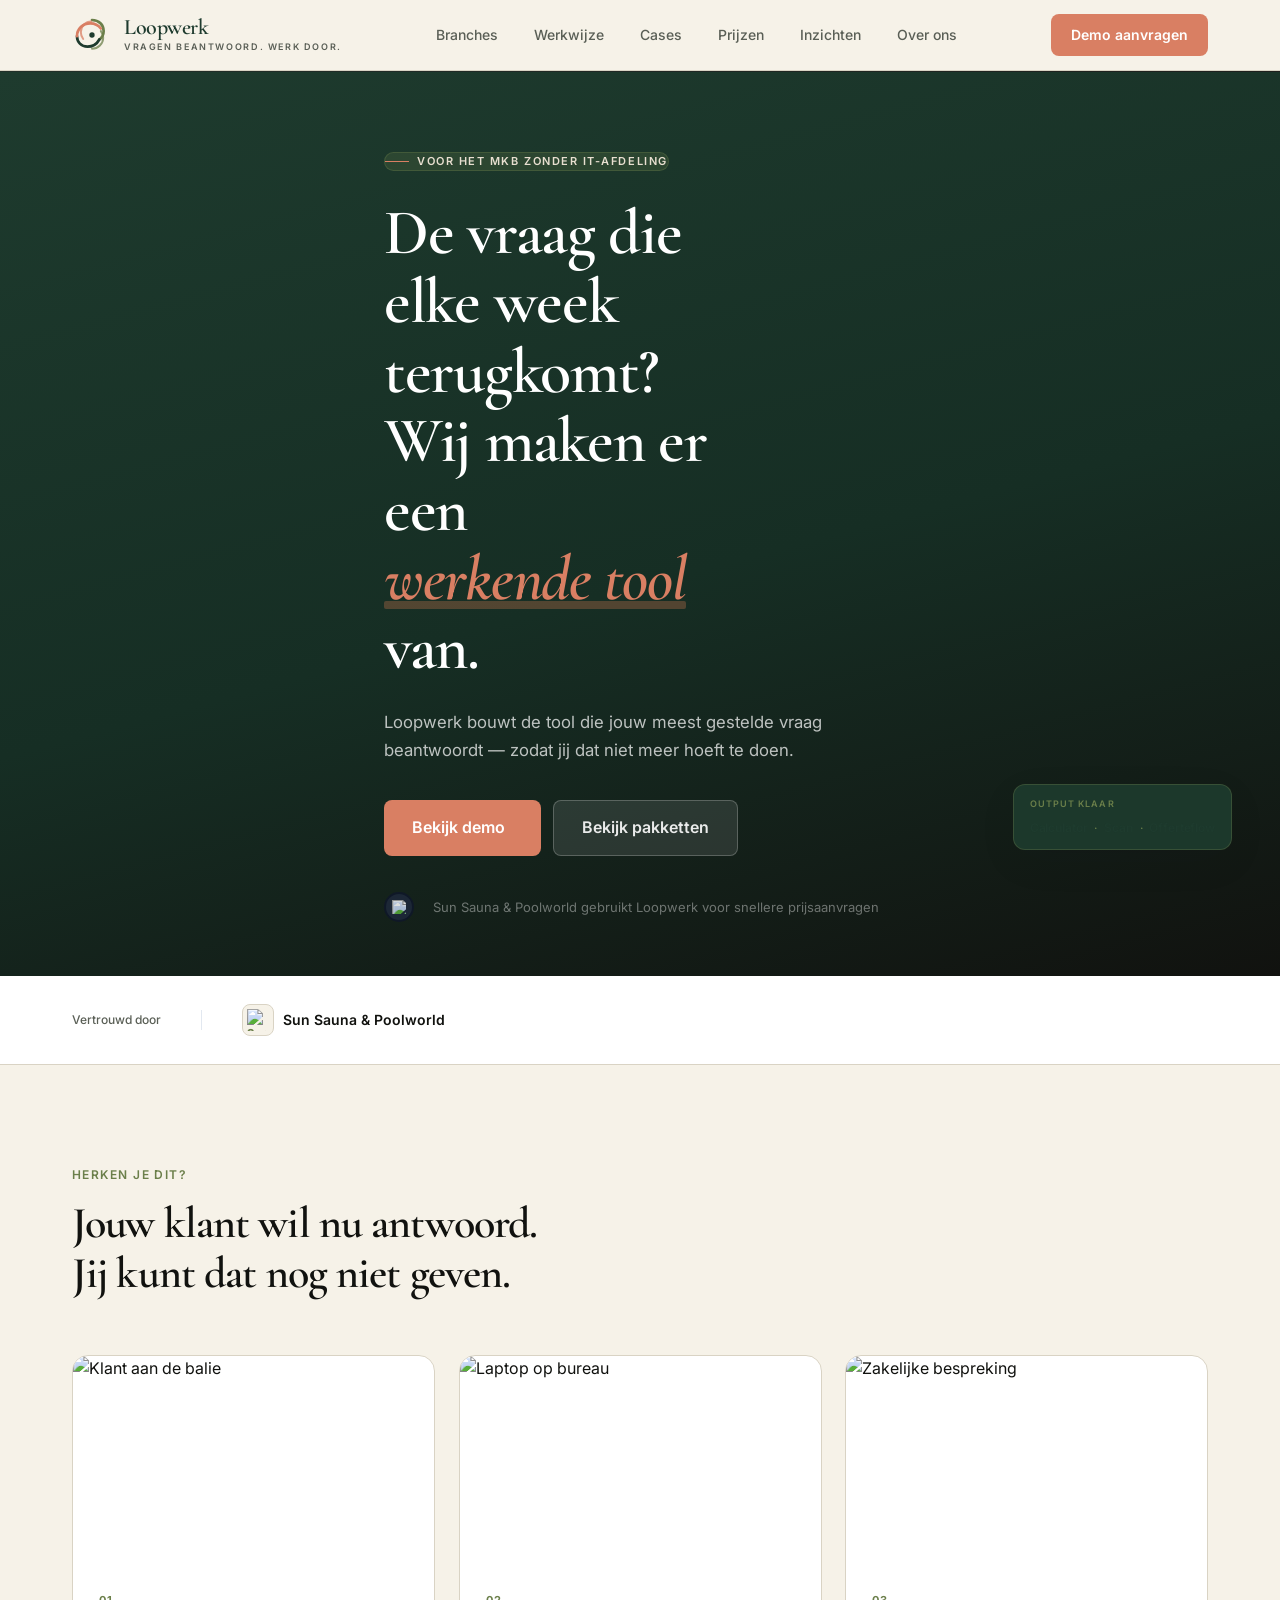
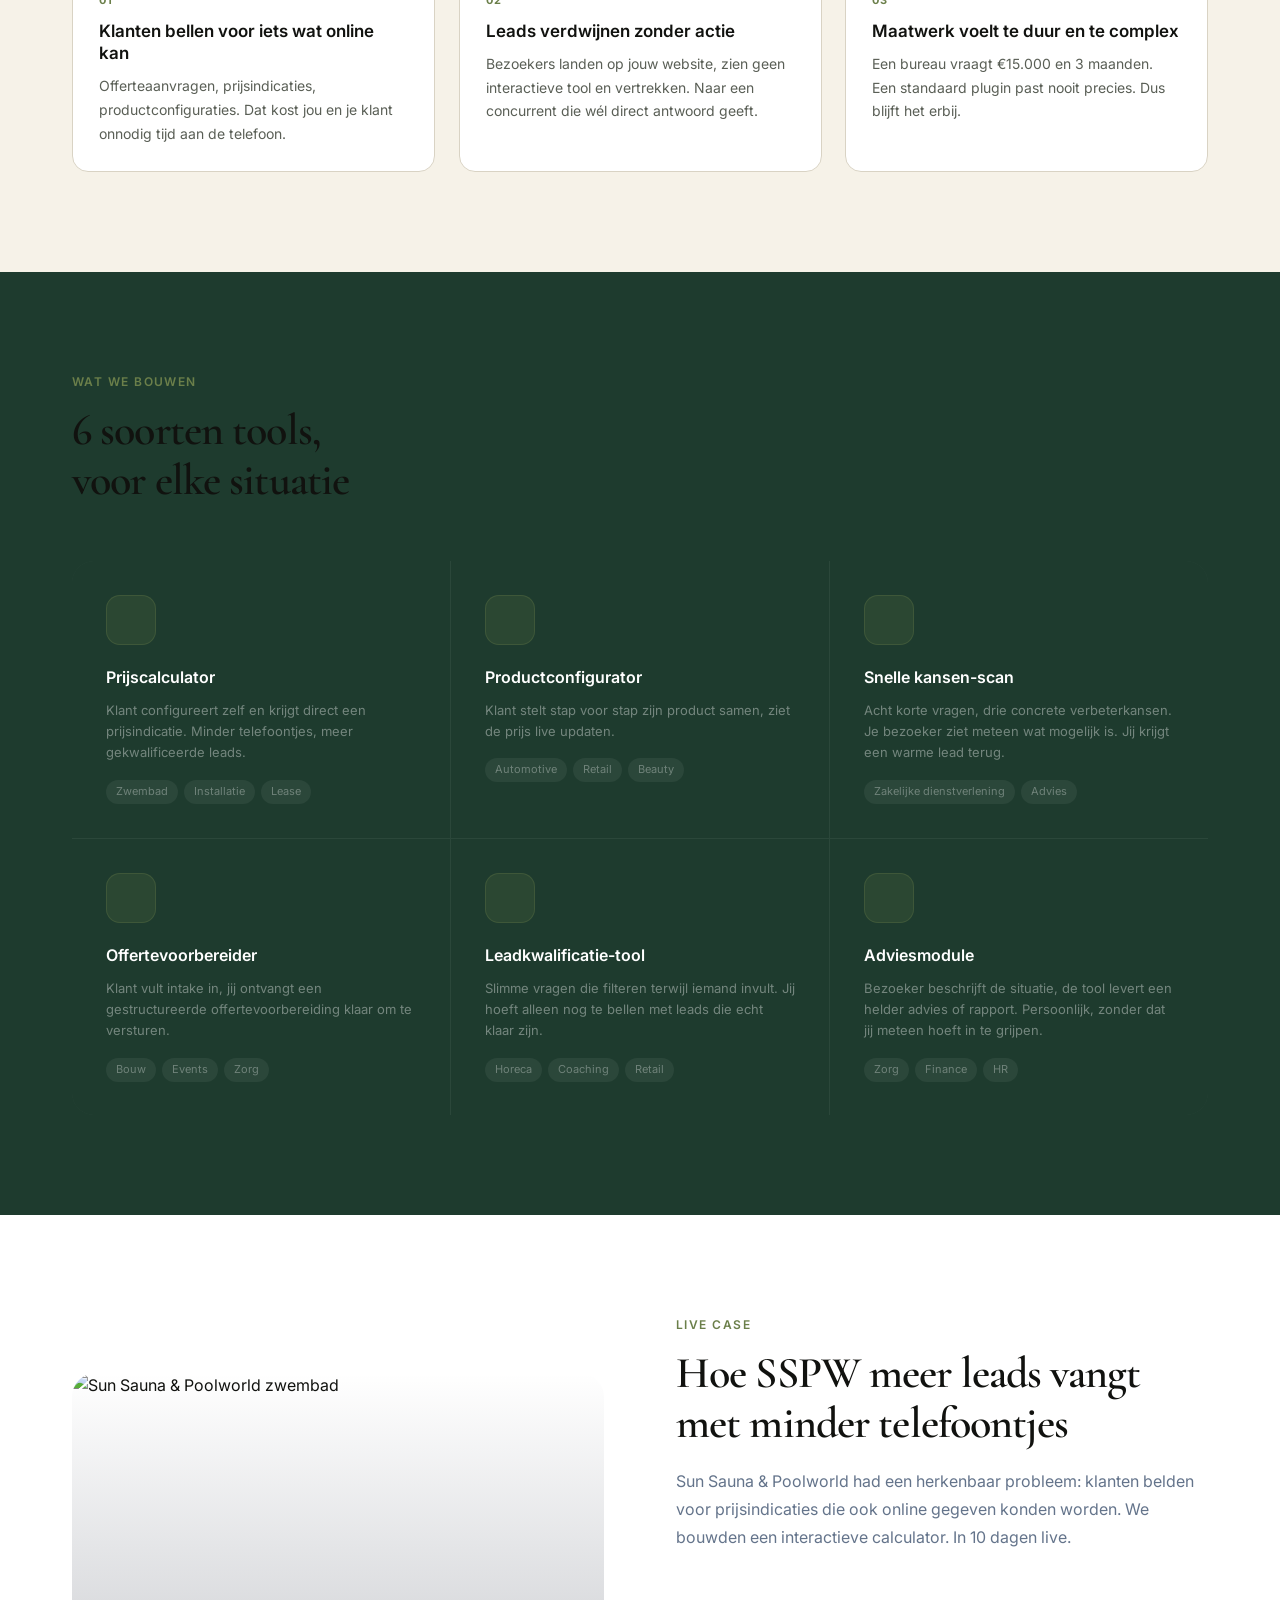
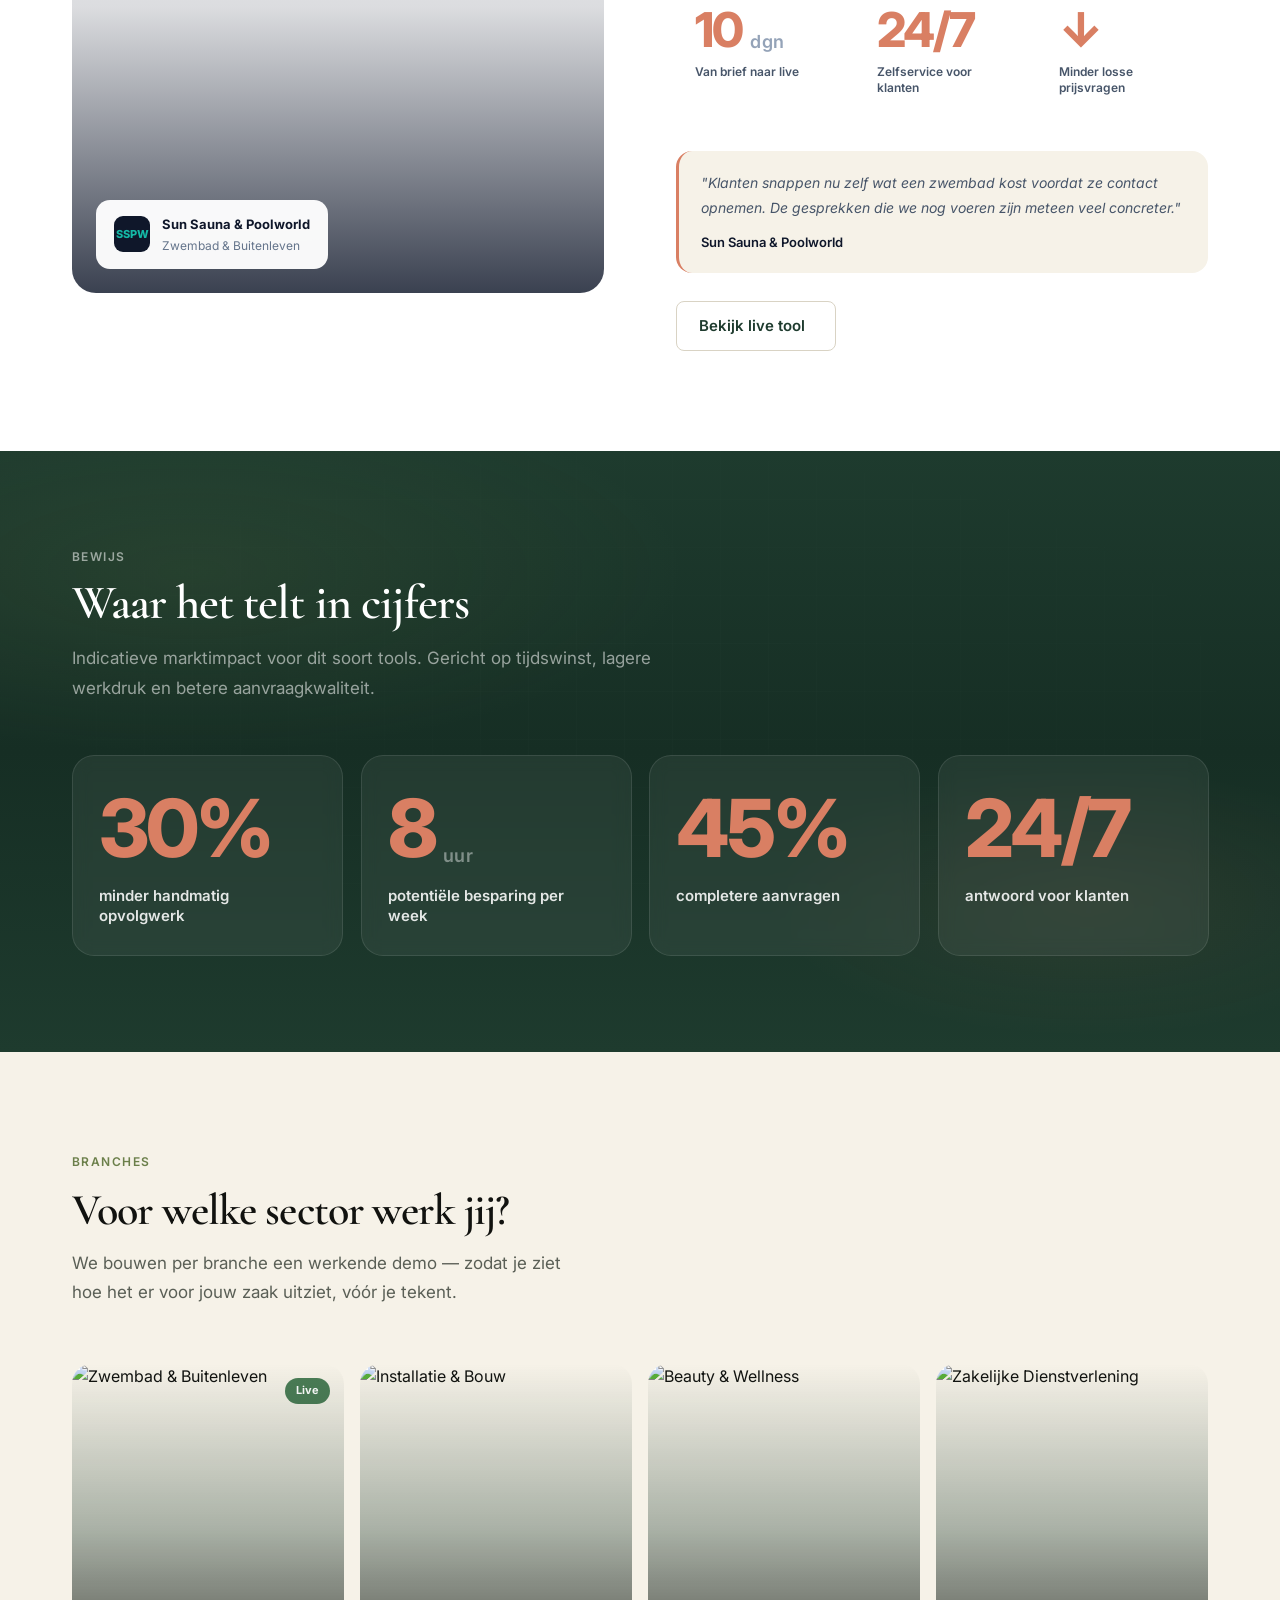
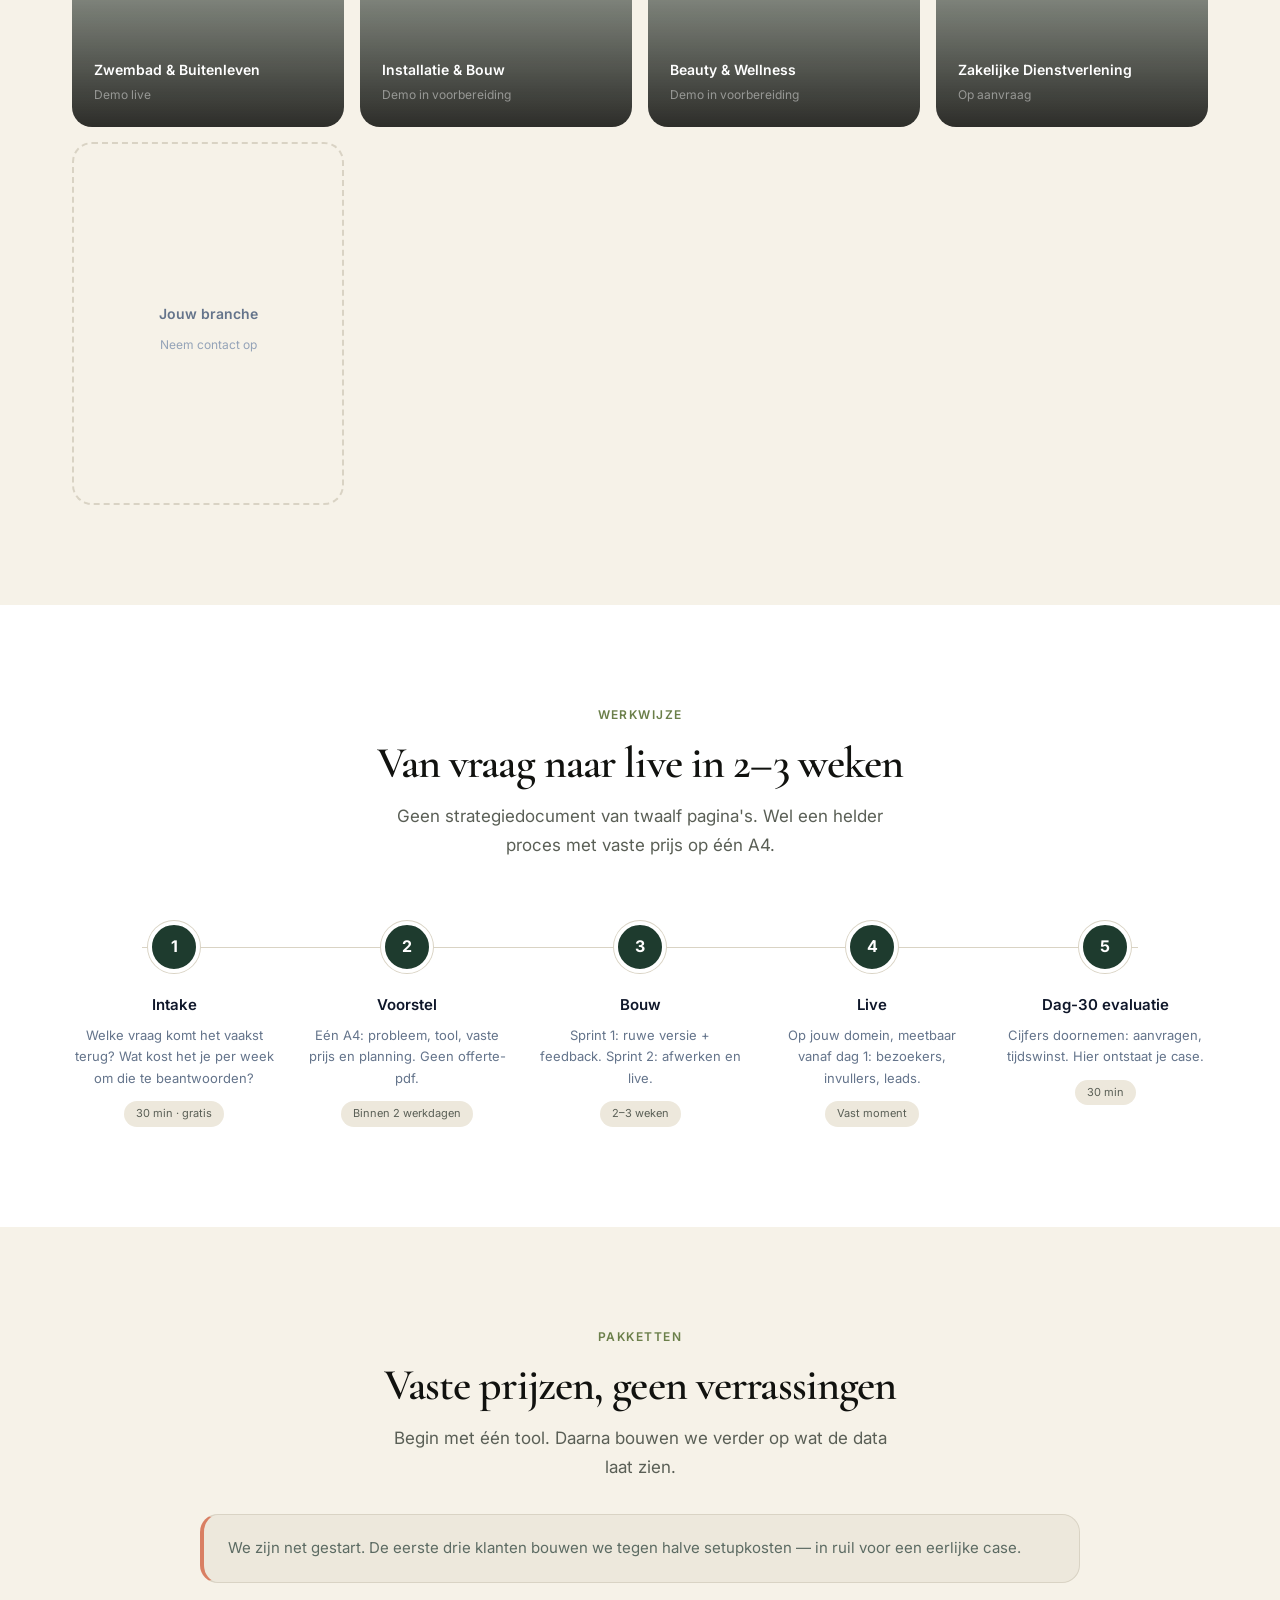
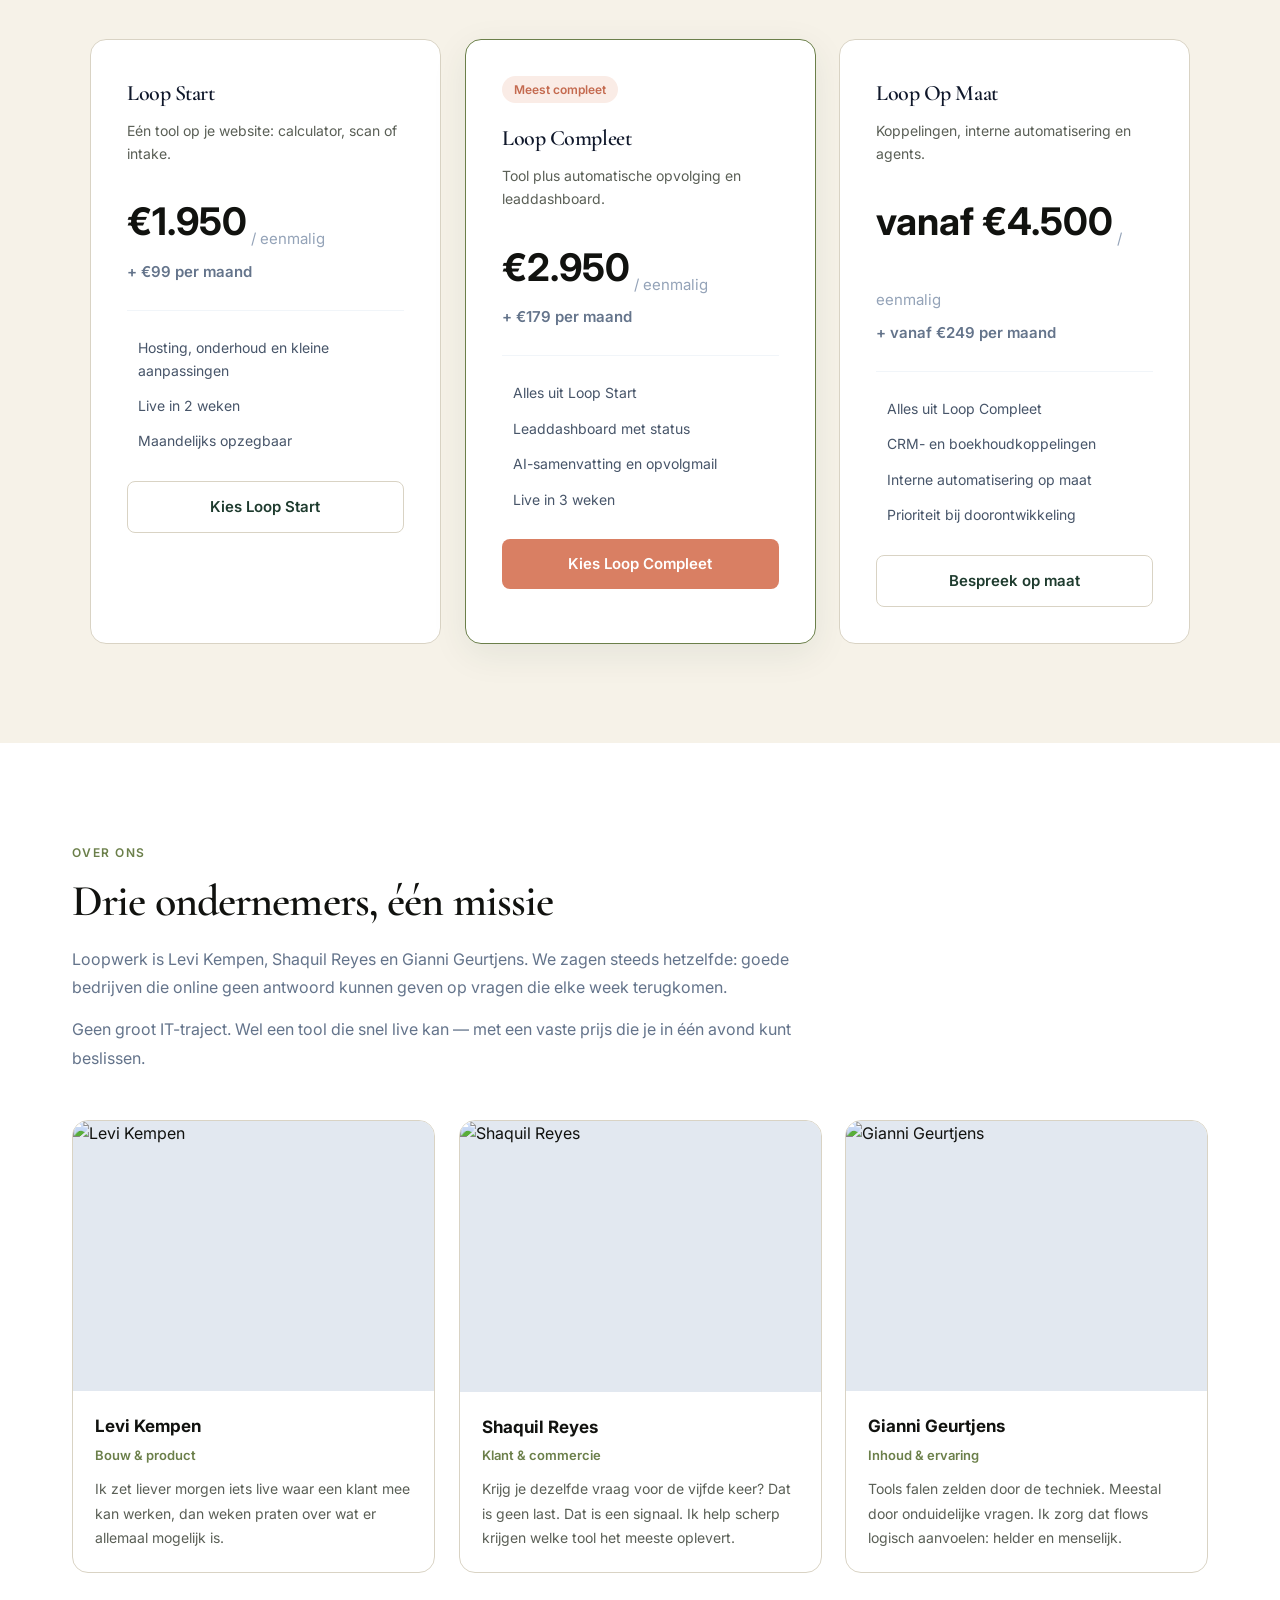
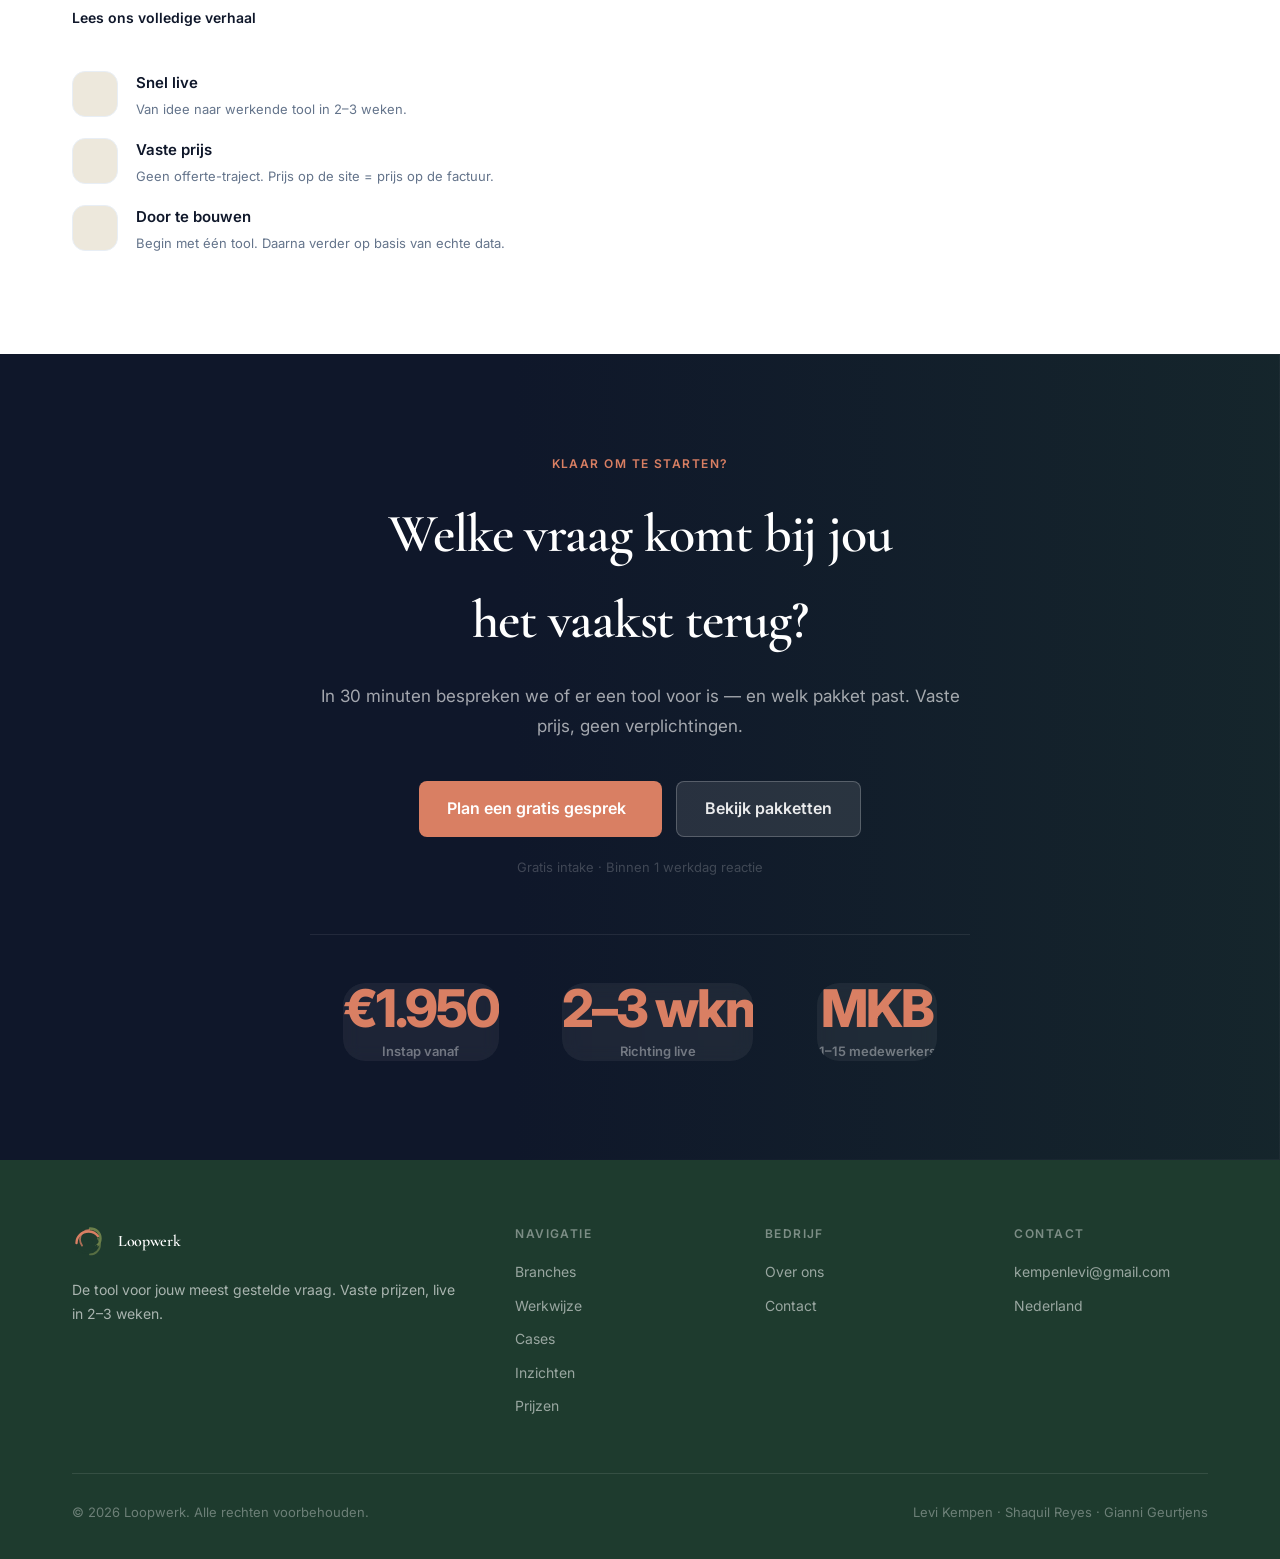
==== commit 144d954d: "Apply Loopwerk brand identity across site - Add loopwerk-theme.css with forest/moss/cream/terracotta" ====
--- a/index.html
+++ b/index.html
@@ -1,5 +1,5 @@
 <!DOCTYPE html>
-<html lang="nl" class="loopwerk lw-preview lw-preview-v6 lw-hero-loop">
+<html lang="nl" class="loopwerk lw-hero-loop">
 <head>
   <meta charset="UTF-8">
   <meta name="viewport" content="width=device-width, initial-scale=1.0">
@@ -8,14 +8,14 @@
   <title>Loopwerk | De tool voor jouw meest gestelde vraag</title>
   <meta name="description" content="Loopwerk bouwt de tool die jouw meest gestelde vraag beantwoordt — zodat jij dat niet meer hoeft te doen. Vaste prijzen, live in 2–3 weken.">
   <meta name="robots" content="index, follow">
-  <meta name="theme-color" content="#1E2A26">
-  <link rel="canonical" href="https://loopwerktools.nl">
+  <meta name="theme-color" content="#1E3B2E">
+  <link rel="canonical" href="https://loopwerkonline.nl">
 
   <!-- Open Graph (WhatsApp, LinkedIn, Facebook) -->
   <meta property="og:title" content="Loopwerk | De tool voor jouw meest gestelde vraag">
   <meta property="og:description" content="Loopwerk bouwt de tool die jouw meest gestelde vraag beantwoordt — zodat jij dat niet meer hoeft te doen. Vaste prijzen, live in 2–3 weken.">
-  <meta property="og:image" content="https://loopwerktools.nl/og-image.png">
-  <meta property="og:url" content="https://loopwerktools.nl">
+  <meta property="og:image" content="https://loopwerkonline.nl/og-image.png">
+  <meta property="og:url" content="https://loopwerkonline.nl">
   <meta property="og:type" content="website">
   <meta property="og:site_name" content="Loopwerk">
   <meta property="og:locale" content="nl_NL">
@@ -24,11 +24,11 @@
   <meta name="twitter:card" content="summary_large_image">
   <meta name="twitter:title" content="Loopwerk | De tool voor jouw meest gestelde vraag">
   <meta name="twitter:description" content="Loopwerk bouwt de tool die jouw meest gestelde vraag beantwoordt — zodat jij dat niet meer hoeft te doen. Vaste prijzen, live in 2–3 weken.">
-  <meta name="twitter:image" content="https://loopwerktools.nl/og-image.png">
+  <meta name="twitter:image" content="https://loopwerkonline.nl/og-image.png">
 
   <!-- Favicon -->
-  <link rel="icon" type="image/svg+xml" href="data:image/svg+xml,<svg xmlns='http://www.w3.org/2000/svg' viewBox='0 0 32 32'><rect width='32' height='32' rx='7' fill='%230F172A'/><rect x='7' y='7' width='7' height='7' rx='1.5' fill='%2314B8A6'/><rect x='18' y='7' width='7' height='7' rx='1.5' fill='%2314B8A6' opacity='.55'/><rect x='7' y='18' width='7' height='7' rx='1.5' fill='%2314B8A6' opacity='.55'/><rect x='18' y='18' width='7' height='7' rx='1.5' fill='%2314B8A6'/></svg>">
-  <link rel="apple-touch-icon" href="data:image/svg+xml,<svg xmlns='http://www.w3.org/2000/svg' viewBox='0 0 180 180'><rect width='180' height='180' rx='40' fill='%230F172A'/><rect x='38' y='38' width='42' height='42' rx='8' fill='%2314B8A6'/><rect x='100' y='38' width='42' height='42' rx='8' fill='%2314B8A6' opacity='.55'/><rect x='38' y='100' width='42' height='42' rx='8' fill='%2314B8A6' opacity='.55'/><rect x='100' y='100' width='42' height='42' rx='8' fill='%2314B8A6'/></svg>">
+  <link rel="icon" type="image/svg+xml" href="/loopwerk-logo.svg">
+  <link rel="apple-touch-icon" href="/loopwerk-logo.svg">
 
   <!-- SEO config — overschrijft bovenstaande waarden als je ze aanpast via /admin -->
   <script src="brand-config.js"></script>
@@ -38,7 +38,7 @@
 
   <link rel="preconnect" href="https://fonts.googleapis.com">
   <link rel="preconnect" href="https://fonts.gstatic.com" crossorigin>
-  <link href="https://fonts.googleapis.com/css2?family=Inter:wght@300;400;500;600;700&family=Sora:wght@600;700;800&family=Kalam:wght@400;700&display=swap" rel="stylesheet">
+  <link href="https://fonts.googleapis.com/css2?family=Cormorant+Garamond:ital,wght@0,500;0,600;0,700;1,500;1,600&family=Inter:wght@400;500;600;700&display=swap" rel="stylesheet">
   <link rel="stylesheet" href="https://cdn.jsdelivr.net/npm/@tabler/icons-webfont@3.19.0/dist/tabler-icons.min.css">
   <link rel="stylesheet" href="/interactions.css">
   <link rel="stylesheet" href="/hero-headers.css">
@@ -559,50 +559,27 @@
     }
 
   </style>
+  <link rel="stylesheet" href="/loopwerk-theme.css">
   <link rel="stylesheet" href="/loopwerk-brand.css">
-  <link rel="stylesheet" href="/brand-loopwerk-preview.css">
   <link rel="stylesheet" href="/hero-tool-showcase.css">
   <link rel="stylesheet" href="/components/living-loop.css">
   <link rel="stylesheet" href="/hero-variants.css">
 </head>
 <body>
 
-<div class="lw-preview-bar" id="lwPreviewBar">
-  <div class="lw-preview-bar-inner">
-    <span class="lw-preview-title"><strong>Loopwerk</strong> · voorlegging</span>
-    <div class="lw-preview-variants">
-      <button type="button" class="lw-preview-variant" data-variant="v1">1 · Groen</button>
-      <button type="button" class="lw-preview-variant" data-variant="v2">2 · Mos</button>
-      <button type="button" class="lw-preview-variant" data-variant="v3">3 · Salie</button>
-      <button type="button" class="lw-preview-variant" data-variant="v4">4 · Terracotta</button>
-      <button type="button" class="lw-preview-variant" data-variant="v5">5 · Design B</button>
-      <button type="button" class="lw-preview-variant is-active" data-variant="v6">6 · Hand ★</button>
-    </div>
-    <button type="button" class="lw-preview-toggle" id="lwPreviewOff">Voorlegging uit</button>
-  </div>
-  <div class="lw-preview-bar-inner lw-preview-bar-inner--hero">
-    <span class="lw-preview-subtitle">Hero</span>
-    <button type="button" class="lw-preview-hero is-active" data-hero="loop">Levende loop ★</button>
-    <button type="button" class="lw-preview-hero" data-hero="portal">Portal</button>
-  </div>
-  <p class="lw-preview-hint" id="lwPreviewHint">★ De levende loop — fullscreen typografie + bewegende baan. · Hand ★ kleuren.</p>
-</div>
-
 <!-- NAV -->
 <nav class="nav">
   <div class="container">
     <div class="nav-inner">
-      <div class="nav-logo">
+      <a href="/" class="nav-logo">
         <div class="nav-logomark">
-          <svg viewBox="0 0 20 20">
-            <rect x="2" y="2" width="7" height="7" rx="1.5"/>
-            <rect x="11" y="2" width="7" height="7" rx="1.5"/>
-            <rect x="2" y="11" width="7" height="7" rx="1.5"/>
-            <rect x="11" y="11" width="7" height="7" rx="1.5"/>
-          </svg>
-        </div>
-        <span class="nav-name">Loop<span class="nav-name-hand">werk</span></span>
-      </div>
+          <img src="/loopwerk-logo.svg" alt="" width="40" height="40">
+        </div>
+        <span class="nav-brand-text">
+          <span class="nav-name">Loopwerk</span>
+          <span class="nav-tagline">Vragen beantwoord. Werk door.</span>
+        </span>
+      </a>
       <div class="nav-links" id="navLinks">
         <a href="/branches" class="nav-link">Branches</a>
         <a href="/werkwijze" class="nav-link">Werkwijze</a>
@@ -956,7 +933,7 @@
   <div class="cta-bg-grad"></div>
   <div class="container">
     <div class="cta-inner">
-      <div class="section-label" style="color:#5EEAD4;margin-bottom:18px;">Klaar om te starten?</div>
+      <div class="section-label" style="margin-bottom:18px;">Klaar om te starten?</div>
       <h2 id="cc-cta-h2">Welke vraag komt bij jou<br>het vaakst terug?</h2>
       <p id="cc-cta-sub">In 30 minuten bespreken we of er een tool voor is — en welk pakket past. Vaste prijs, geen verplichtingen.</p>
       <div class="cta-btns">
@@ -1002,12 +979,7 @@
       <div>
         <div class="footer-logo">
           <div class="footer-lm">
-            <svg viewBox="0 0 20 20" fill="none" stroke="#14B8A6" stroke-width="2.2" stroke-linecap="round" stroke-linejoin="round">
-              <rect x="2" y="2" width="7" height="7" rx="1.5"/>
-              <rect x="11" y="2" width="7" height="7" rx="1.5"/>
-              <rect x="2" y="11" width="7" height="7" rx="1.5"/>
-              <rect x="11" y="11" width="7" height="7" rx="1.5"/>
-            </svg>
+            <img src="/loopwerk-logo.svg" alt="" width="36" height="36">
           </div>
           <span class="footer-ln">Loopwerk</span>
         </div>
@@ -1049,6 +1021,5 @@
 <script src="/interactions.js"></script>
 <script src="/components/living-loop.js"></script>
 <script src="/hero-variants.js"></script>
-<script src="/brand-loopwerk-preview.js"></script>
 </body>
 </html>
--- a/loopwerk-theme.css
+++ b/loopwerk-theme.css
@@ -0,0 +1,500 @@
+/* ═══════════════════════════════════════════════════════════════
+   Loopwerk — productie huisstijl
+   Forest · Moss · Cream · Terracotta · Near-black
+   ═══════════════════════════════════════════════════════════════ */
+
+html.loopwerk {
+  --lw-forest: #1E3B2E;
+  --lw-forest-hover: #2a4f3f;
+  --lw-moss: #6B7F4A;
+  --lw-moss-light: #8a9d6a;
+  --lw-cream: #F6F2E8;
+  --lw-cream-muted: #EDE8DC;
+  --lw-cream-dark: #E3DDD0;
+  --lw-terra: #D97F63;
+  --lw-terra-dark: #c46a4f;
+  --lw-terra-tint: #FAECE6;
+  --lw-ink: #11120F;
+  --lw-muted: #5a5f56;
+  --lw-border: #D9D3C4;
+  --lw-success: #4a7c55;
+
+  /* aliases used by subpagina's */
+  --navy: var(--lw-forest);
+  --teal: var(--lw-terra);
+  --teal-d: var(--lw-terra-dark);
+  --bg: var(--lw-cream);
+  --border: var(--lw-border);
+  --text: var(--lw-ink);
+  --muted: var(--lw-muted);
+
+  --lw-accent: var(--lw-moss);
+  --lw-accent-dark: #556b3a;
+  --lw-accent-light: var(--lw-moss-light);
+  --lw-accent-tint: #EEF2E6;
+  --lw-accent-rgb: 107, 127, 74;
+  --lw-night: var(--lw-forest);
+  --lw-night-hover: var(--lw-forest-hover);
+  --lw-orange: var(--lw-terra);
+  --lw-orange-dark: var(--lw-terra-dark);
+  --lw-on-dark: #E8DFD0;
+  --lw-hand: 'Cormorant Garamond', Georgia, serif;
+}
+
+/* ── Typografie ─────────────────────────────────────────────── */
+html.loopwerk body {
+  font-family: 'Inter', -apple-system, BlinkMacSystemFont, sans-serif !important;
+  background: var(--lw-cream) !important;
+  color: var(--lw-ink) !important;
+  padding-top: 0 !important;
+}
+
+html.loopwerk h1,
+html.loopwerk h2,
+html.loopwerk h3,
+html.loopwerk .section-h2,
+html.loopwerk .impact-title,
+html.loopwerk .nav-name,
+html.loopwerk .footer-ln,
+html.loopwerk .modal-title,
+html.loopwerk .price-title,
+html.loopwerk .page-hero h1,
+html.loopwerk .living-hero__eyebrow,
+html.loopwerk .cta-section h2 {
+  font-family: 'Cormorant Garamond', Georgia, 'Times New Roman', serif !important;
+  font-weight: 600 !important;
+  letter-spacing: -0.02em !important;
+}
+
+html.loopwerk .section-label,
+html.loopwerk .modal-label,
+html.loopwerk .page-hero-label,
+html.loopwerk .footer-col-title,
+html.loopwerk .living-output__title {
+  font-family: 'Inter', sans-serif !important;
+  font-weight: 600 !important;
+  letter-spacing: 0.12em !important;
+  text-transform: uppercase !important;
+  color: var(--lw-moss) !important;
+}
+
+html.loopwerk .nav-tagline {
+  display: block;
+  font-family: 'Inter', sans-serif;
+  font-size: 9px;
+  font-weight: 600;
+  letter-spacing: 0.18em;
+  text-transform: uppercase;
+  color: var(--lw-muted);
+  margin-top: 1px;
+}
+
+/* ── Header / navigatie ─────────────────────────────────────── */
+html.loopwerk .nav {
+  background: rgba(246, 242, 232, 0.94) !important;
+  border-bottom: 1px solid var(--lw-border) !important;
+  backdrop-filter: blur(14px);
+  -webkit-backdrop-filter: blur(14px);
+}
+
+html.loopwerk .nav-name {
+  font-size: 22px !important;
+  color: var(--lw-forest) !important;
+  line-height: 1.05 !important;
+}
+
+html.loopwerk .nav-name-hand {
+  font-family: 'Cormorant Garamond', Georgia, serif !important;
+  font-weight: 600 !important;
+  color: var(--lw-forest) !important;
+}
+
+html.loopwerk .nav-link {
+  color: var(--lw-muted) !important;
+  font-size: 14px !important;
+}
+
+html.loopwerk .nav-link:hover,
+html.loopwerk .nav-link.active {
+  color: var(--lw-forest) !important;
+}
+
+html.loopwerk .nav-logomark {
+  width: 40px !important;
+  height: 40px !important;
+  background: transparent !important;
+  border-radius: 0 !important;
+  padding: 0 !important;
+}
+
+html.loopwerk .nav-logomark svg,
+html.loopwerk .footer-lm svg {
+  width: 100% !important;
+  height: 100% !important;
+  stroke: none !important;
+  fill: none !important;
+}
+
+html.loopwerk .nav-cta {
+  background: var(--lw-terra) !important;
+  color: #fff !important;
+  border-radius: 8px !important;
+  font-family: 'Inter', sans-serif !important;
+  font-weight: 600 !important;
+  letter-spacing: 0 !important;
+  box-shadow: none !important;
+}
+
+html.loopwerk .nav-cta:hover {
+  background: var(--lw-terra-dark) !important;
+}
+
+/* ── Knoppen ────────────────────────────────────────────────── */
+html.loopwerk .btn-teal,
+html.loopwerk .form-submit,
+html.loopwerk .price-btn.btn-teal {
+  background: var(--lw-terra) !important;
+  color: #fff !important;
+  border: none !important;
+  border-radius: 8px !important;
+  box-shadow: none !important;
+}
+
+html.loopwerk .btn-teal:hover,
+html.loopwerk .form-submit:hover,
+html.loopwerk .price-btn.btn-teal:hover {
+  background: var(--lw-terra-dark) !important;
+  transform: translateY(-1px);
+  box-shadow: 0 6px 20px rgba(217, 127, 99, 0.28) !important;
+}
+
+html.loopwerk .btn-outline {
+  background: #fff !important;
+  color: var(--lw-forest) !important;
+  border: 1.5px solid var(--lw-border) !important;
+  border-radius: 8px !important;
+}
+
+html.loopwerk .btn-outline:hover {
+  border-color: var(--lw-moss) !important;
+  color: var(--lw-forest) !important;
+}
+
+html.loopwerk .btn-ghost-white {
+  background: rgba(255, 255, 255, 0.1) !important;
+  border: 1.5px solid rgba(255, 255, 255, 0.22) !important;
+  color: rgba(255, 255, 255, 0.9) !important;
+  border-radius: 8px !important;
+}
+
+html.loopwerk .btn-ghost-white:hover {
+  background: rgba(255, 255, 255, 0.16) !important;
+  border-color: rgba(255, 255, 255, 0.35) !important;
+}
+
+/* ── Hero (levende loop) ────────────────────────────────────── */
+html.loopwerk .hero--living {
+  background: var(--lw-cream) !important;
+  min-height: calc(100vh - 70px) !important;
+  min-height: calc(100dvh - 70px) !important;
+}
+
+html.loopwerk .living-hero__frame {
+  background: linear-gradient(165deg, var(--lw-forest) 0%, #162e24 55%, #11120f 100%) !important;
+}
+
+html.loopwerk .hero--living h1,
+html.loopwerk .living-hero__frame h1 {
+  color: #fff !important;
+  font-size: clamp(2.4rem, 5vw, 4rem) !important;
+  line-height: 1.08 !important;
+}
+
+html.loopwerk .hero--living h1 em,
+html.loopwerk .living-hero__frame h1 em {
+  color: var(--lw-terra) !important;
+  font-style: italic !important;
+}
+
+html.loopwerk .hero--living .hero-sub,
+html.loopwerk .living-hero__frame .hero-sub {
+  color: rgba(255, 255, 255, 0.72) !important;
+  font-size: 1.05rem !important;
+  max-width: 32rem !important;
+}
+
+html.loopwerk .living-hero__eyebrow {
+  color: var(--lw-on-dark) !important;
+  background: rgba(107, 127, 74, 0.22) !important;
+  border: 1px solid rgba(107, 127, 74, 0.35) !important;
+  border-radius: 999px !important;
+  font-family: 'Inter', sans-serif !important;
+  font-size: 11px !important;
+  letter-spacing: 0.14em !important;
+  text-transform: uppercase !important;
+}
+
+html.loopwerk .living-stamp {
+  font-family: 'Cormorant Garamond', Georgia, serif !important;
+  color: var(--lw-forest) !important;
+  background: var(--lw-cream) !important;
+  border: 1px solid var(--lw-border) !important;
+}
+
+html.loopwerk .living-output {
+  background: rgba(30, 59, 46, 0.92) !important;
+  border-color: rgba(107, 127, 74, 0.35) !important;
+}
+
+html.loopwerk .living-path-main { stroke: var(--lw-moss) !important; }
+html.loopwerk .living-path-accent { stroke: var(--lw-terra) !important; }
+html.loopwerk .living-path-bg { stroke: rgba(30, 59, 46, 0.12) !important; }
+html.loopwerk .living-path-glow { stroke: rgba(107, 127, 74, 0.2) !important; }
+
+html.loopwerk .living-route__point {
+  background: var(--lw-cream) !important;
+  border-color: var(--lw-border) !important;
+  color: var(--lw-forest) !important;
+}
+
+html.loopwerk .hero--living .proof-text { color: rgba(255,255,255,0.45) !important; }
+html.loopwerk .hero--living .proof-text strong { color: rgba(255,255,255,0.8) !important; }
+
+/* ── Secties & vlakken ──────────────────────────────────────── */
+html.loopwerk .problem,
+html.loopwerk .branches-section,
+html.loopwerk .section-alt,
+html.loopwerk .pricing-section {
+  background: var(--lw-cream) !important;
+}
+
+html.loopwerk .logos,
+html.loopwerk .process-section,
+html.loopwerk .case-section,
+html.loopwerk .about-section {
+  background: #fff !important;
+  border-color: var(--lw-border) !important;
+}
+
+html.loopwerk .build-section,
+html.loopwerk .cta-section,
+html.loopwerk .impact-section {
+  background: var(--lw-forest) !important;
+}
+
+html.loopwerk .build-tile { background: var(--lw-forest) !important; }
+html.loopwerk .build-tile:hover { background: var(--lw-forest-hover) !important; }
+html.loopwerk .build-icon {
+  background: rgba(107, 127, 74, 0.18) !important;
+  border-color: rgba(107, 127, 74, 0.3) !important;
+  color: var(--lw-moss-light) !important;
+}
+
+html.loopwerk .section-h2,
+html.loopwerk .p-title,
+html.loopwerk .team-name,
+html.loopwerk .price-amount {
+  color: var(--lw-ink) !important;
+}
+
+html.loopwerk .section-sub,
+html.loopwerk .p-desc,
+html.loopwerk .team-bio,
+html.loopwerk .price-desc {
+  color: var(--lw-muted) !important;
+}
+
+html.loopwerk .p-num,
+html.loopwerk .pf-check,
+html.loopwerk .team-role,
+html.loopwerk .cs-val,
+html.loopwerk .about-more a:hover {
+  color: var(--lw-moss) !important;
+}
+
+html.loopwerk .p-card,
+html.loopwerk .team-card,
+html.loopwerk .price-card,
+html.loopwerk .cs-stat,
+html.loopwerk .case-quote,
+html.loopwerk .content-card,
+html.loopwerk .modal-box {
+  background: #fff !important;
+  border-color: var(--lw-border) !important;
+  border-radius: 16px !important;
+}
+
+html.loopwerk .price-card.featured {
+  border-color: var(--lw-moss) !important;
+  box-shadow: 0 10px 36px rgba(30, 59, 46, 0.08) !important;
+}
+
+html.loopwerk .price-badge {
+  background: var(--lw-terra-tint) !important;
+  color: var(--lw-terra-dark) !important;
+}
+
+html.loopwerk .launch-offer {
+  background: var(--lw-cream-muted) !important;
+  border-color: var(--lw-border) !important;
+  border-left-color: var(--lw-terra) !important;
+}
+
+html.loopwerk .branch-live {
+  background: var(--lw-success) !important;
+  color: #fff !important;
+}
+
+html.loopwerk .branch-overlay {
+  background: linear-gradient(to top, rgba(17, 18, 15, 0.88) 0%, rgba(30, 59, 46, 0.35) 55%, transparent 100%) !important;
+}
+
+html.loopwerk .branch-plus {
+  background: var(--lw-cream) !important;
+  border-color: var(--lw-border) !important;
+}
+
+html.loopwerk .branch-plus:hover { border-color: var(--lw-moss) !important; }
+
+html.loopwerk .p-step-circle {
+  background: var(--lw-forest) !important;
+  border-color: #fff !important;
+  box-shadow: 0 0 0 1px var(--lw-border) !important;
+}
+
+html.loopwerk .p-step-tag,
+html.loopwerk .av-icon {
+  background: var(--lw-cream-muted) !important;
+  color: var(--lw-muted) !important;
+}
+
+html.loopwerk .case-quote {
+  border-left-color: var(--lw-terra) !important;
+  background: var(--lw-cream) !important;
+}
+
+html.loopwerk .impact-card {
+  background: rgba(255, 255, 255, 0.06) !important;
+  border-color: rgba(255, 255, 255, 0.1) !important;
+}
+
+html.loopwerk .impact-val { color: var(--lw-terra) !important; }
+
+/* ── Subpagina hero ─────────────────────────────────────────── */
+html.loopwerk .page-hero {
+  background: var(--lw-forest) !important;
+  padding: 88px 0 76px !important;
+}
+
+html.loopwerk .page-hero-scrim {
+  background: linear-gradient(135deg, rgba(30, 59, 46, 0.96) 0%, rgba(17, 18, 15, 0.88) 100%) !important;
+}
+
+html.loopwerk .page-hero-vibe,
+html.loopwerk .page-hero-glow { display: none !important; }
+
+html.loopwerk .page-hero h1 { color: #fff !important; }
+html.loopwerk .page-hero p { color: rgba(255, 255, 255, 0.68) !important; }
+
+html.loopwerk .page-hero-label {
+  background: rgba(107, 127, 74, 0.2) !important;
+  border-color: rgba(107, 127, 74, 0.35) !important;
+  color: var(--lw-on-dark) !important;
+}
+
+/* ── Footer ─────────────────────────────────────────────────── */
+html.loopwerk footer {
+  background: var(--lw-forest) !important;
+  padding: 64px 0 36px !important;
+}
+
+html.loopwerk .footer-lm {
+  background: transparent !important;
+  width: 36px !important;
+  height: 36px !important;
+}
+
+html.loopwerk .footer-ln { color: #fff !important; }
+html.loopwerk .footer-desc { color: rgba(255, 255, 255, 0.62) !important; }
+html.loopwerk .footer-col-title { color: rgba(255, 255, 255, 0.42) !important; }
+html.loopwerk .footer-link { color: rgba(255, 255, 255, 0.55) !important; }
+html.loopwerk .footer-link:hover { color: #fff !important; }
+html.loopwerk .footer-bottom { border-top-color: rgba(255, 255, 255, 0.1) !important; }
+html.loopwerk .footer-copy,
+html.loopwerk .footer-tag { color: rgba(255, 255, 255, 0.35) !important; }
+
+/* ── Modal ──────────────────────────────────────────────────── */
+html.loopwerk .modal h2 { color: var(--lw-ink) !important; }
+html.loopwerk .form-input:focus,
+html.loopwerk .form-select:focus,
+html.loopwerk .form-textarea:focus {
+  border-color: var(--lw-moss) !important;
+  box-shadow: 0 0 0 3px rgba(107, 127, 74, 0.15) !important;
+}
+
+html.loopwerk .nav-logo {
+  gap: 12px !important;
+  align-items: center !important;
+}
+
+html.loopwerk .nav-brand-text {
+  display: flex;
+  flex-direction: column;
+  gap: 0;
+}
+
+html.loopwerk .cta-section .section-label {
+  color: var(--lw-terra) !important;
+}
+
+html.loopwerk .cta-section p {
+  color: rgba(255, 255, 255, 0.62) !important;
+}
+
+html.loopwerk .logos {
+  background: #fff !important;
+  border-bottom: 1px solid var(--lw-border) !important;
+}
+
+html.loopwerk .logos-label { color: var(--lw-muted) !important; }
+html.loopwerk .logo-entry-name { color: var(--lw-ink) !important; }
+html.loopwerk .logo-entry-icon {
+  background: var(--lw-cream) !important;
+  border: 1px solid var(--lw-border) !important;
+  color: var(--lw-moss) !important;
+}
+
+html.loopwerk .impact-section .section-label,
+html.loopwerk .impact-sub {
+  color: rgba(255, 255, 255, 0.55) !important;
+}
+
+html.loopwerk .impact-title { color: #fff !important; }
+
+html.loopwerk .article-card:hover,
+html.loopwerk .case-card:hover {
+  border-color: var(--lw-moss) !important;
+}
+
+html.loopwerk .impact-bg {
+  background:
+    radial-gradient(ellipse 70% 55% at 15% 20%, rgba(107, 127, 74, 0.14), transparent 55%),
+    radial-gradient(ellipse 50% 45% at 85% 75%, rgba(217, 127, 99, 0.08), transparent 50%),
+    linear-gradient(180deg, #1E3B2E 0%, #162e24 50%, #1E3B2E 100%) !important;
+}
+
+html.loopwerk .impact-section {
+  background: var(--lw-forest) !important;
+}
+
+html.loopwerk .case-card-link { color: var(--lw-terra) !important; }
+
+/* ── Verberg preview-balk (productie) ───────────────────────── */
+html.loopwerk:not(.lw-dev) .lw-preview-bar,
+html.loopwerk:not(.lw-dev) .lw-preview-restore {
+  display: none !important;
+}
+
+html.loopwerk:not(.lw-dev) body {
+  padding-top: 0 !important;
+}
--- a/loopwerk-brand.css
+++ b/loopwerk-brand.css
@@ -1,45 +1,41 @@
-/* Loopwerk — productie-brand overrides voor levende hero */
+/* Loopwerk — aanvullende productie-overrides (hero-integratie) */
 
-html.loopwerk body {
-  padding-top: 0 !important;
+html.loopwerk .living-hero__frame {
+  border-top: 1px solid rgba(255, 255, 255, 0.06);
 }
 
-html.loopwerk.lw-preview body {
-  padding-top: 108px !important;
+html.loopwerk .hero-float--tag {
+  background: rgba(246, 242, 232, 0.95) !important;
+  border-color: var(--lw-border) !important;
+  color: var(--lw-forest) !important;
+  font-family: 'Inter', sans-serif !important;
 }
 
-html.loopwerk .nav-name-hand {
-  font-family: var(--lw-hand);
-  font-weight: 700;
-  color: var(--lw-accent);
+html.loopwerk .hero-float--case {
+  background: #fff !important;
+  border-color: var(--lw-border) !important;
+  color: var(--lw-ink) !important;
 }
 
-/* Levende loop wint van donkere preview-defaults op .hero */
-html.loopwerk .hero--living {
-  background: #F6F4EF !important;
+html.loopwerk .living-label {
+  font-family: 'Inter', sans-serif !important;
+  color: var(--lw-muted) !important;
+  border-color: var(--lw-border) !important;
+  background: rgba(255, 255, 255, 0.88) !important;
 }
 
-html.loopwerk.lw-hero-portal .hero--living {
-  background: #1E2A26 !important;
+html.loopwerk .living-label.is-active {
+  color: var(--lw-forest) !important;
+  border-color: var(--lw-moss) !important;
+  background: #fff !important;
 }
 
-html.loopwerk .hero--living h1 {
-  color: #1E2A26 !important;
+html.loopwerk .process-steps::before {
+  background: var(--lw-border) !important;
 }
 
-html.loopwerk .hero--living .hero-sub,
-html.loopwerk .hero--living .proof-text {
-  color: #5c6b63 !important;
+@media (max-width: 768px) {
+  html.loopwerk .nav-tagline {
+    display: none;
+  }
 }
-
-html.loopwerk .hero--living .proof-text strong {
-  color: #1E2A26 !important;
-}
-
-html.loopwerk .hero--living .living-hero__eyebrow {
-  color: #5F7161 !important;
-}
-
-html.loopwerk .hero--living h1 em {
-  color: #5F7161 !important;
-}
--- a/components/living-loop.css
+++ b/components/living-loop.css
@@ -3,11 +3,11 @@
    ═══════════════════════════════════════════════════════════════ */
 
 .hero--living {
-  --ll-cream: #F7F4ED;
-  --ll-night: #101820;
-  --ll-sage: #4A7C6F;
-  --ll-moss: #1F4D3A;
-  --ll-terra: #C4704B;
+  --ll-cream: #F6F2E8;
+  --ll-night: #1E3B2E;
+  --ll-sage: #6B7F4A;
+  --ll-moss: #1E3B2E;
+  --ll-terra: #D97F63;
   --ll-sage-soft: rgba(74, 124, 111, 0.14);
   --ll-path: path("M -40 420 C 120 120, 380 60, 580 200 S 920 380, 1100 320 S 1280 180, 1180 80 S 720 40, 520 160 S 180 280, 80 400 S -20 520, -40 420");
 
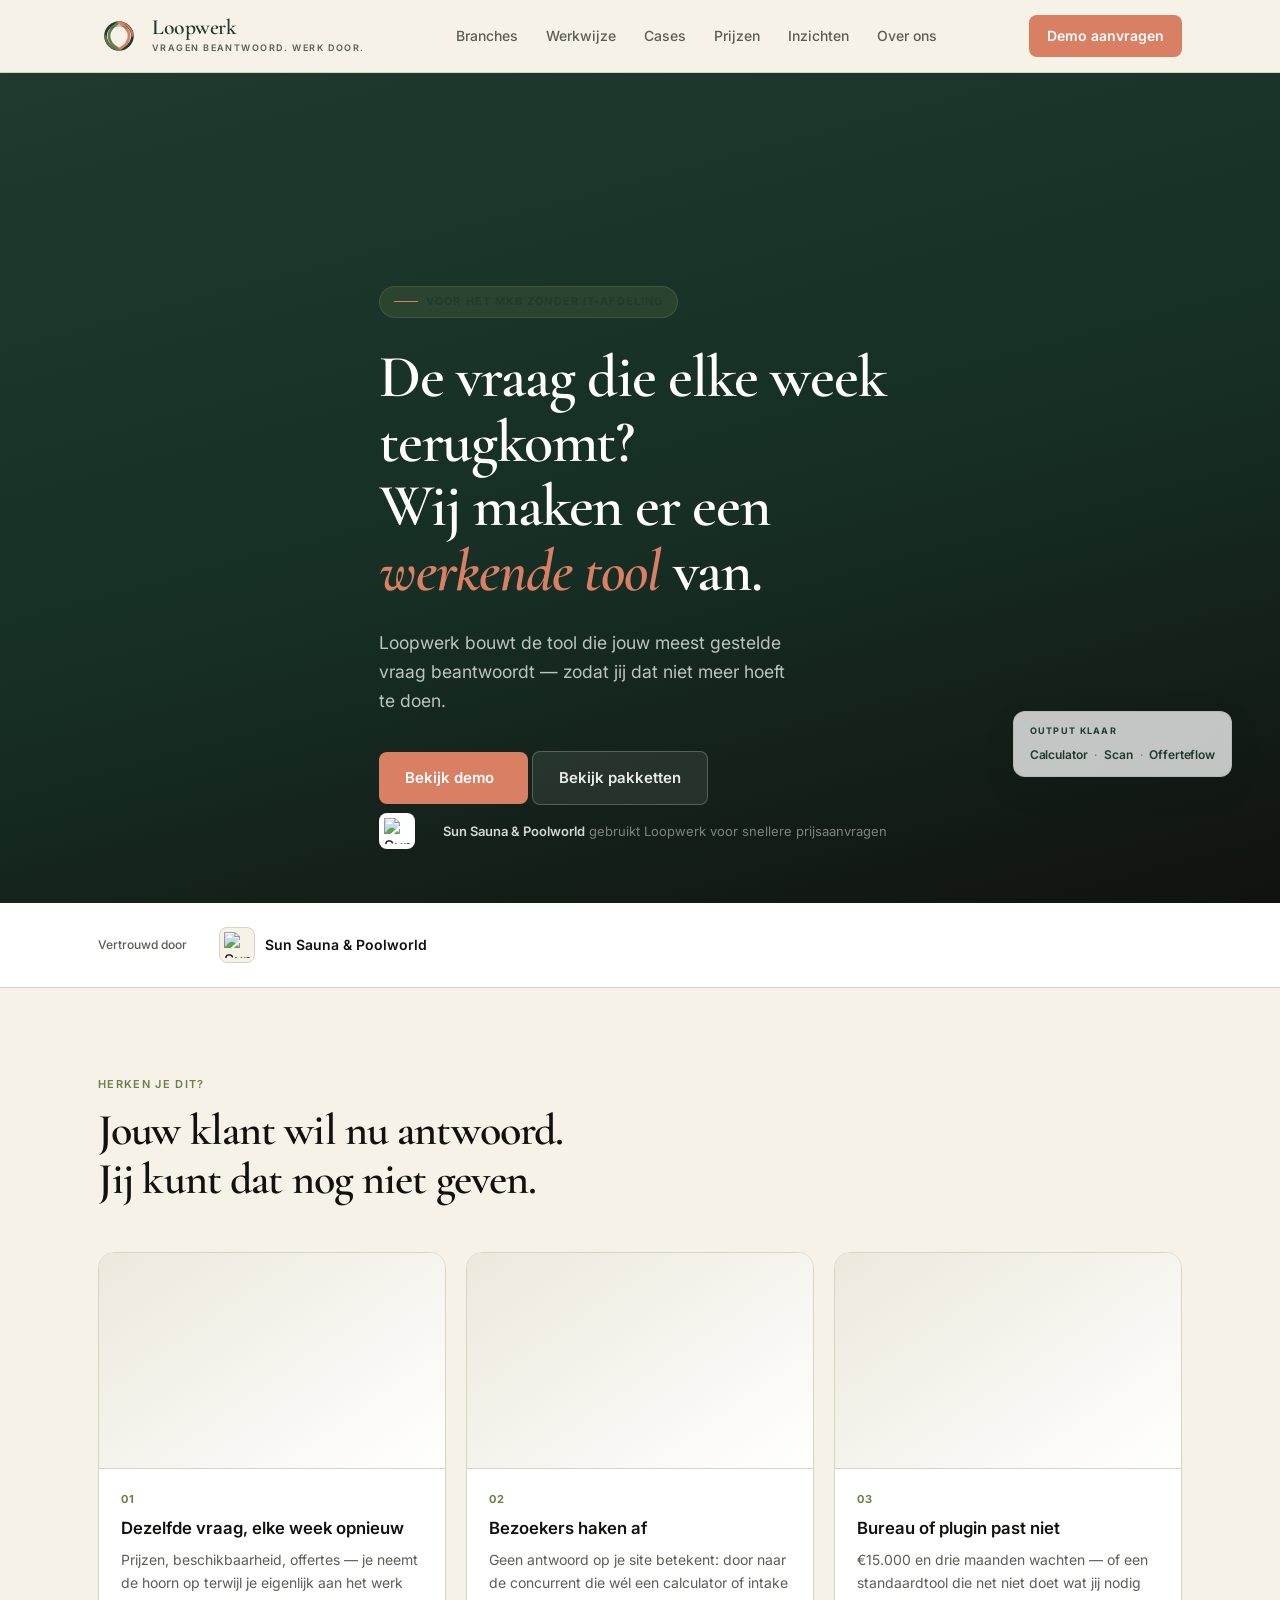
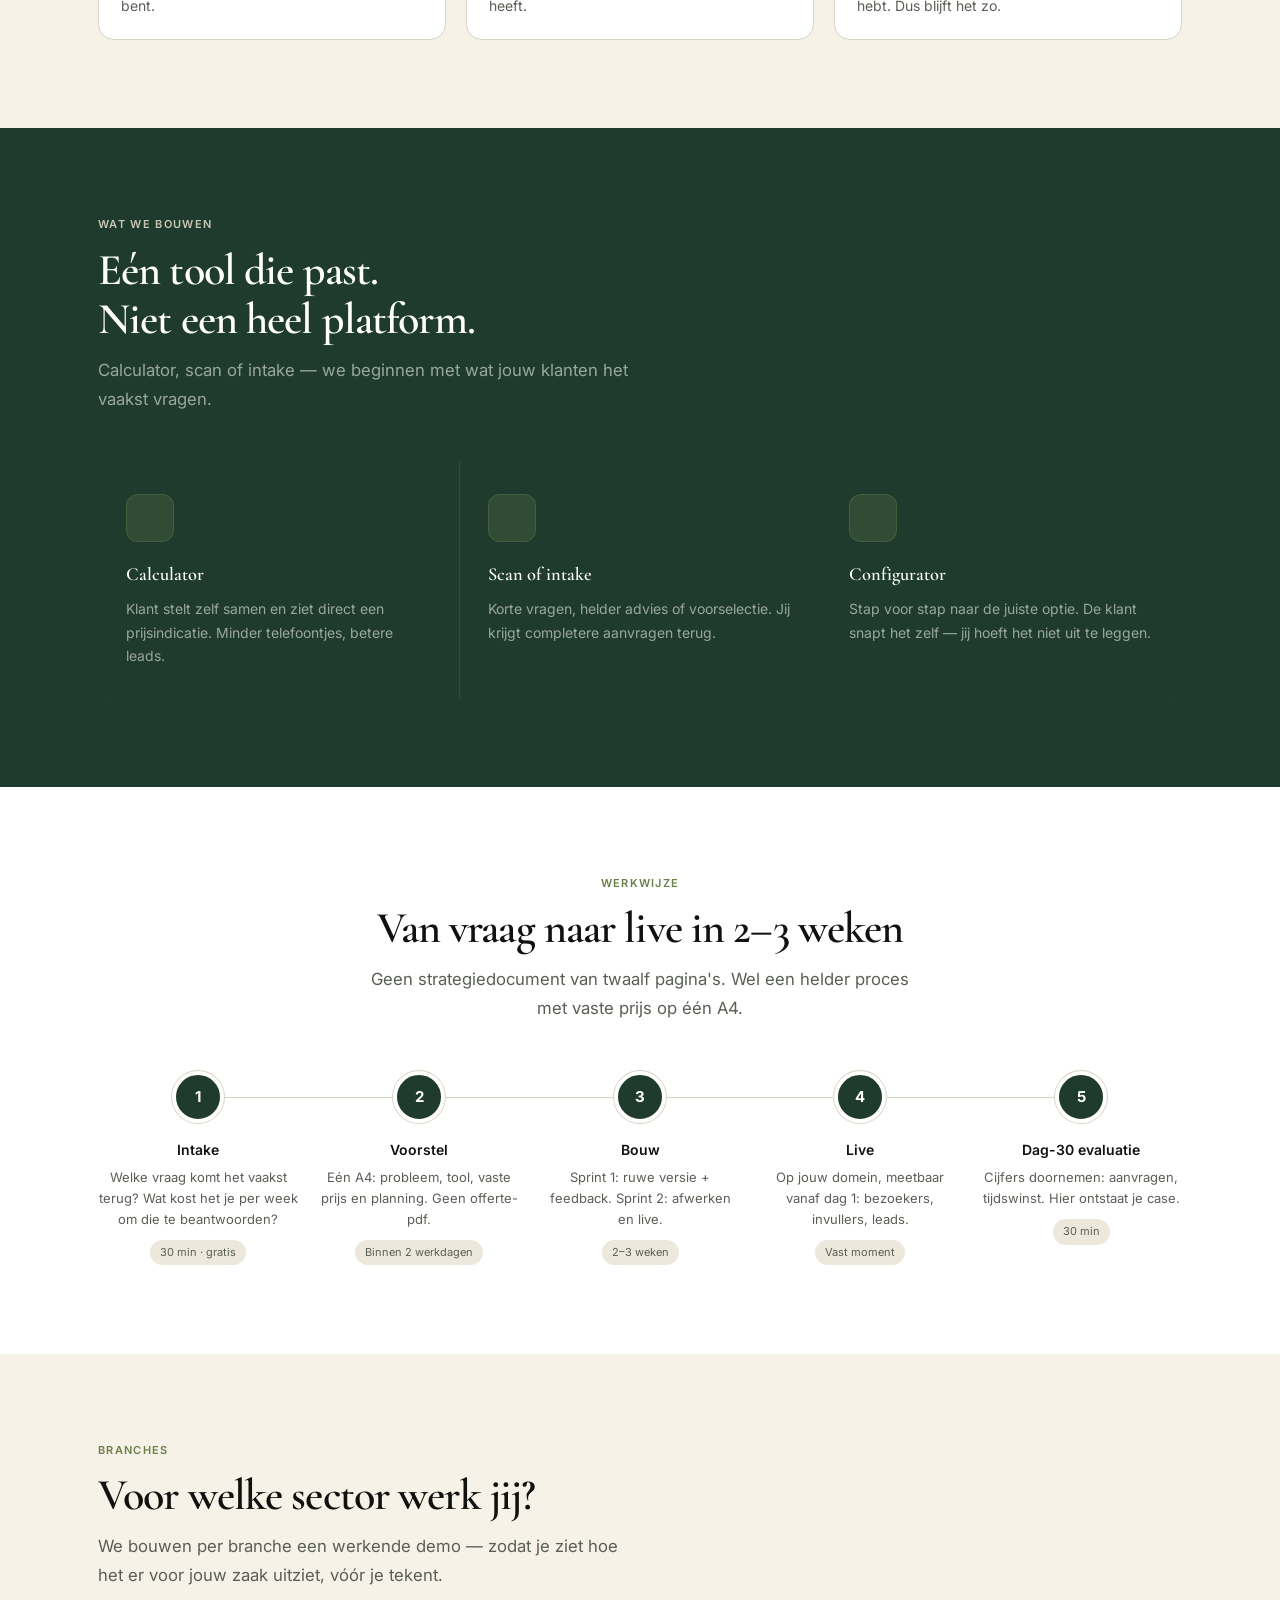
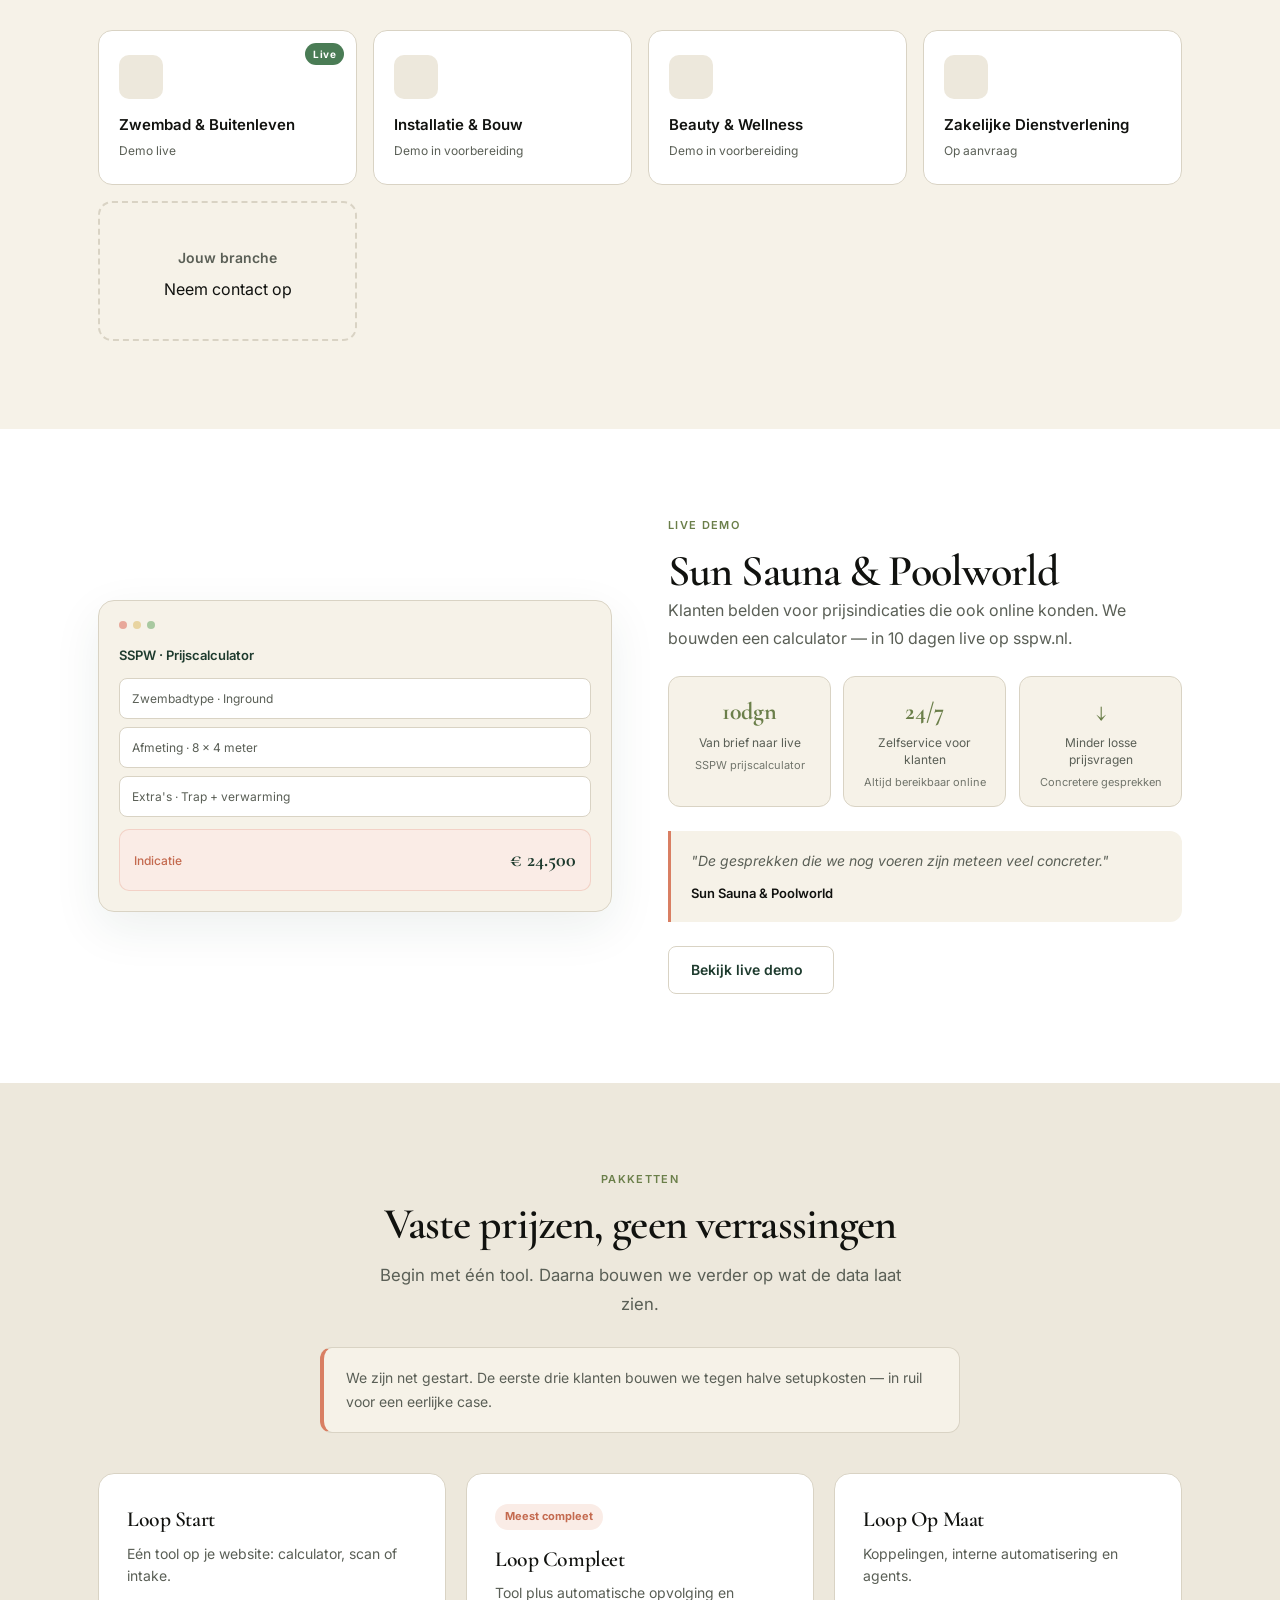
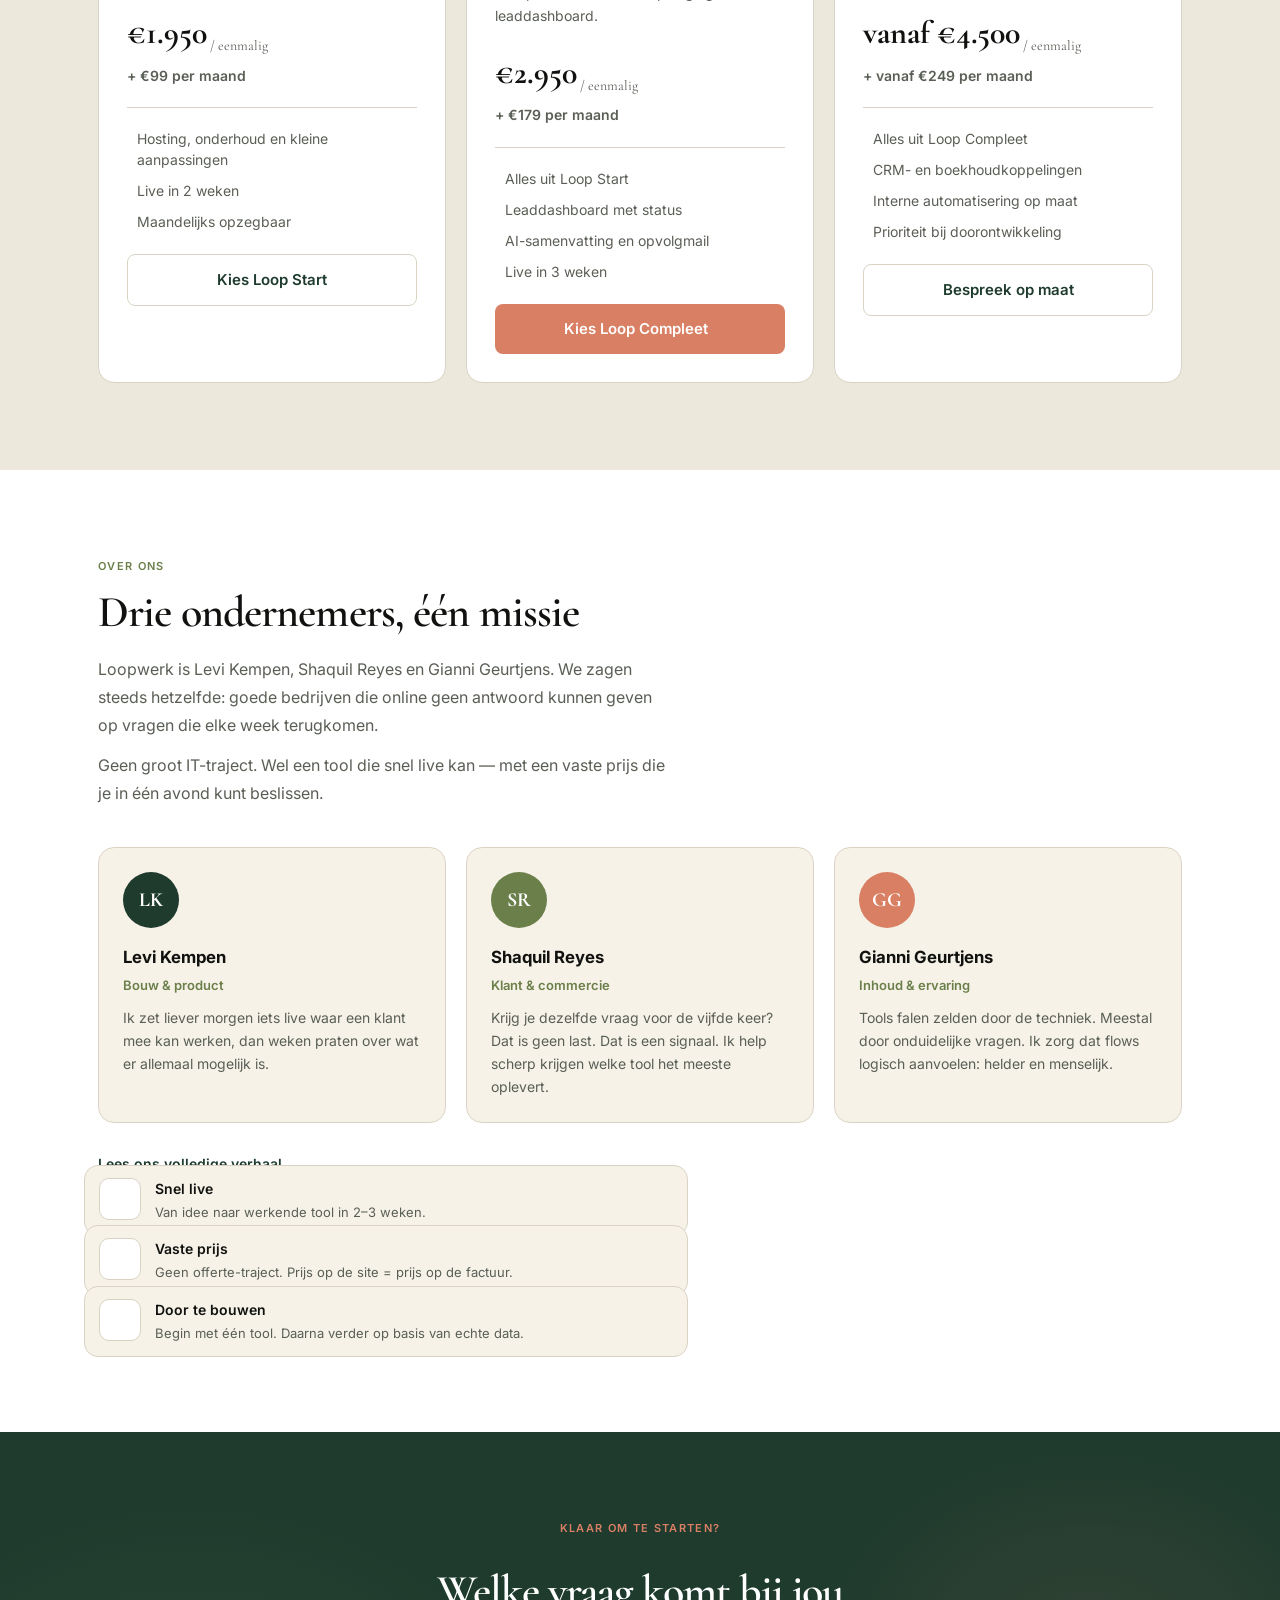
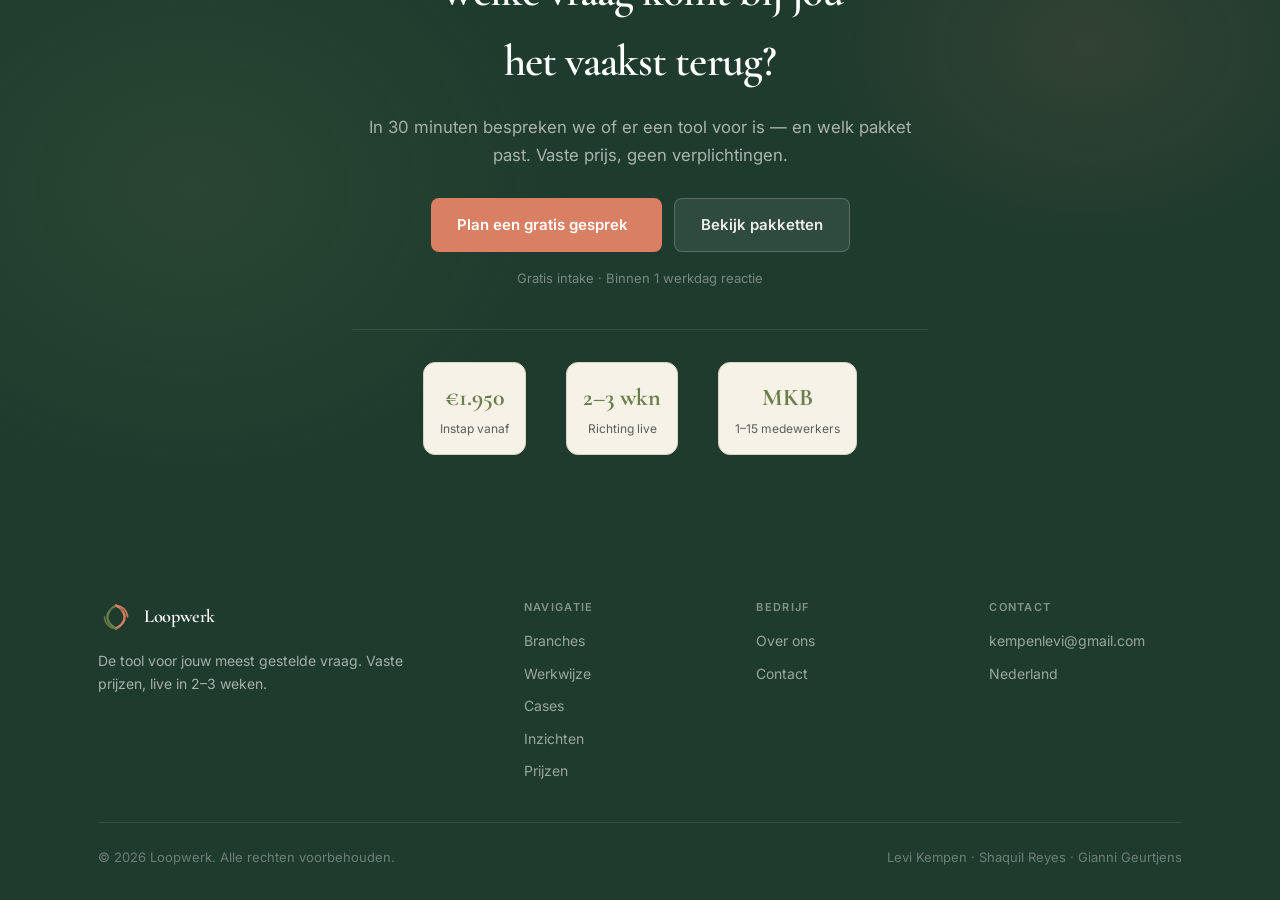
==== commit e0d29633: "Loopwerk rebrand: huisstijl, visuele blokken en foutloze flows - Eén kleurenpalet via loopwerk-token" ====
--- a/index.html
+++ b/index.html
@@ -14,7 +14,7 @@
   <!-- Open Graph (WhatsApp, LinkedIn, Facebook) -->
   <meta property="og:title" content="Loopwerk | De tool voor jouw meest gestelde vraag">
   <meta property="og:description" content="Loopwerk bouwt de tool die jouw meest gestelde vraag beantwoordt — zodat jij dat niet meer hoeft te doen. Vaste prijzen, live in 2–3 weken.">
-  <meta property="og:image" content="https://loopwerkonline.nl/og-image.png">
+  <meta property="og:image" content="https://loopwerkonline.nl/og-image.svg">
   <meta property="og:url" content="https://loopwerkonline.nl">
   <meta property="og:type" content="website">
   <meta property="og:site_name" content="Loopwerk">
@@ -24,7 +24,7 @@
   <meta name="twitter:card" content="summary_large_image">
   <meta name="twitter:title" content="Loopwerk | De tool voor jouw meest gestelde vraag">
   <meta name="twitter:description" content="Loopwerk bouwt de tool die jouw meest gestelde vraag beantwoordt — zodat jij dat niet meer hoeft te doen. Vaste prijzen, live in 2–3 weken.">
-  <meta name="twitter:image" content="https://loopwerkonline.nl/og-image.png">
+  <meta name="twitter:image" content="https://loopwerkonline.nl/og-image.svg">
 
   <!-- Favicon -->
   <link rel="icon" type="image/svg+xml" href="/loopwerk-logo.svg">
@@ -40,530 +40,9 @@
   <link rel="preconnect" href="https://fonts.gstatic.com" crossorigin>
   <link href="https://fonts.googleapis.com/css2?family=Cormorant+Garamond:ital,wght@0,500;0,600;0,700;1,500;1,600&family=Inter:wght@400;500;600;700&display=swap" rel="stylesheet">
   <link rel="stylesheet" href="https://cdn.jsdelivr.net/npm/@tabler/icons-webfont@3.19.0/dist/tabler-icons.min.css">
+  <link rel="stylesheet" href="/loopwerk-site.css">
   <link rel="stylesheet" href="/interactions.css">
-  <link rel="stylesheet" href="/hero-headers.css">
-  <link rel="stylesheet" href="/impact-stats.css">
-  <style>
-    *, *::before, *::after { box-sizing: border-box; margin: 0; padding: 0; }
-    html { scroll-behavior: smooth; }
-    body { font-family: 'Inter', -apple-system, sans-serif; background: #F8FAFC; color: #0F172A; line-height: 1.6; -webkit-font-smoothing: antialiased; }
-    img { display: block; max-width: 100%; }
-    a { text-decoration: none; color: inherit; }
-    .container { max-width: 1200px; margin: 0 auto; padding: 0 32px; }
-    .section { padding: 100px 0; }
-
-    /* NAV */
-    .nav {
-      position: sticky; top: 0; z-index: 100;
-      background: rgba(255,255,255,0.88);
-      backdrop-filter: blur(16px);
-      -webkit-backdrop-filter: blur(16px);
-      border-bottom: 1px solid rgba(0,0,0,0.07);
-    }
-    .nav-inner { display: flex; align-items: center; justify-content: space-between; height: 70px; }
-    .nav-logo { display: flex; align-items: center; gap: 10px; }
-    .nav-logomark {
-      width: 34px; height: 34px; background: #0F172A; border-radius: 9px;
-      display: flex; align-items: center; justify-content: center;
-    }
-    .nav-logomark svg { width: 18px; height: 18px; fill: none; stroke: #14B8A6; stroke-width: 2.2; stroke-linecap: round; stroke-linejoin: round; }
-    .nav-name { font-size: 18px; font-weight: 700; color: #0F172A; letter-spacing: -0.02em; }
-    .nav-links { display: flex; gap: 36px; }
-    .nav-link { font-size: 14px; font-weight: 500; color: #64748B; transition: color 0.15s; }
-    .nav-link:hover { color: #0F172A; }
-    .nav-cta {
-      background: #0F172A; color: white; font-size: 14px; font-weight: 600;
-      padding: 10px 20px; border-radius: 10px; transition: background 0.2s;
-    }
-    .nav-cta:hover { background: #1E293B; }
-
-    /* HERO */
-    .hero {
-      background: #0F172A;
-      overflow: hidden;
-      position: relative;
-      isolation: isolate;
-    }
-    .hero > .container { position: relative; z-index: 2; }
-    .hero-bg-photo {
-      position: absolute; inset: 0; width: 100%; height: 100%;
-      object-fit: cover; opacity: 0.12; object-position: center;
-    }
-    .hero-media { position: absolute; inset: 0; z-index: 0; overflow: hidden; }
-    .hero-vibe {
-      position: absolute; inset: -18%;
-      background:
-        radial-gradient(circle at 18% 28%, rgba(20,184,166,0.22), transparent 42%),
-        radial-gradient(circle at 78% 58%, rgba(56,189,248,0.12), transparent 40%),
-        radial-gradient(circle at 48% 82%, rgba(99,102,241,0.1), transparent 36%);
-      animation: heroVibeShift 16s ease-in-out infinite alternate;
-      filter: blur(1px);
-    }
-  .hero-bg-video {
-      position: absolute; inset: 0; width: 100%; height: 100%;
-      object-fit: cover; opacity: 0.48; filter: saturate(0.95) contrast(1.05);
-    }
-    .hero-media.no-video .hero-bg-video { display: none; }
-    @keyframes heroVibeShift {
-      0% { transform: translate(0, 0) scale(1); }
-      100% { transform: translate(-2.5%, 1.5%) scale(1.05); }
-    }
-    @media (prefers-reduced-motion: reduce) {
-      .hero-vibe { animation: none; }
-      .hero-bg-video { display: none; }
-    }
-    .hero-bg-grad {
-      position: absolute; inset: 0; z-index: 1;
-      background: linear-gradient(135deg, rgba(15,23,42,0.94) 0%, rgba(15,23,42,0.88) 48%, rgba(15,23,42,0.72) 100%);
-    }
-    .hero--home .hero-bg-grad {
-      background:
-        radial-gradient(ellipse 80% 60% at 12% 18%, rgba(20, 184, 166, 0.14), transparent 55%),
-        linear-gradient(115deg, rgba(15, 23, 42, 0.98) 0%, rgba(15, 23, 42, 0.92) 46%, rgba(15, 23, 42, 0.55) 100%);
-    }
-    .hero-inner {
-      position: relative; z-index: 2;
-      display: grid; grid-template-columns: 1fr 1fr;
-      gap: 64px; align-items: end;
-      padding: 96px 0 0;
-    }
-    .hero-content { padding-bottom: 96px; }
-    .hero-pill {
-      display: inline-flex; align-items: center; gap: 8px;
-      background: rgba(20,184,166,0.12);
-      border: 1px solid rgba(20,184,166,0.25);
-      color: #5EEAD4; border-radius: 100px;
-      padding: 6px 16px; font-size: 13px; font-weight: 500;
-      margin-bottom: 32px;
-    }
-    .pill-dot { width: 6px; height: 6px; background: #14B8A6; border-radius: 50%; }
-    .hero h1 {
-      font-size: clamp(42px, 5.5vw, 66px);
-      font-weight: 800; line-height: 1.06;
-      letter-spacing: -0.035em; color: white;
-      margin-bottom: 22px;
-    }
-    .hero h1 em { font-style: normal; color: #5EEAD4; }
-    .hero-sub {
-      font-size: 18px; color: rgba(255,255,255,0.62);
-      line-height: 1.75; margin-bottom: 40px; max-width: 440px;
-    }
-    .hero-btns { display: flex; gap: 12px; flex-wrap: wrap; margin-bottom: 52px; }
-    .btn {
-      display: inline-flex; align-items: center; gap: 8px;
-      font-size: 14px; font-weight: 600; padding: 12px 22px;
-      border-radius: 10px; cursor: pointer; transition: all 0.2s;
-      border: none;
-    }
-    .btn-teal { background: #14B8A6; color: white; }
-    .btn-teal:hover { background: #0F9488; transform: translateY(-1px); box-shadow: 0 8px 24px rgba(20,184,166,0.3); }
-    .btn-ghost-white {
-      background: rgba(255,255,255,0.08);
-      border: 1px solid rgba(255,255,255,0.14);
-      color: rgba(255,255,255,0.8);
-    }
-    .btn-ghost-white:hover { background: rgba(255,255,255,0.14); }
-    .btn-lg { font-size: 16px; padding: 14px 28px; border-radius: 12px; }
-    .btn-outline {
-      background: white; color: #0F172A;
-      border: 1.5px solid #E2E8F0;
-    }
-    .btn-outline:hover { border-color: #0F172A; }
-    .hero-proof { display: flex; align-items: center; gap: 12px; }
-    .proof-avatars { display: flex; }
-    .pavatar {
-      width: 30px; height: 30px; border-radius: 50%;
-      border: 2px solid #0F172A; overflow: hidden; margin-right: -9px;
-      background: #1E293B;
-    }
-    .pavatar img { width: 100%; height: 100%; object-fit: cover; }
-    .proof-text { margin-left: 16px; font-size: 13px; color: rgba(255,255,255,0.35); }
-    .proof-text strong { color: rgba(255,255,255,0.65); font-weight: 500; }
-
-    /* Hero browser mockup */
-    .hero-visual { position: relative; align-self: end; }
-    .browser {
-      background: #1a2535;
-      border-radius: 14px 14px 0 0;
-      border: 1px solid rgba(255,255,255,0.07);
-      border-bottom: none;
-      box-shadow: 0 -28px 64px rgba(0,0,0,0.55), 0 0 0 1px rgba(255,255,255,0.05);
-      overflow: hidden;
-    }
-    .browser-bar {
-      background: #141e2d; border-bottom: 1px solid rgba(255,255,255,0.06);
-      padding: 12px 18px; display: flex; align-items: center; gap: 14px;
-    }
-    .b-dots { display: flex; gap: 7px; }
-    .b-dot { width: 11px; height: 11px; border-radius: 50%; }
-    .bd1 { background: #FF5F57; } .bd2 { background: #FFBD2E; } .bd3 { background: #28C941; }
-    .b-url {
-      flex: 1; background: rgba(255,255,255,0.06); border-radius: 7px;
-      padding: 5px 14px; font-size: 12px; color: rgba(255,255,255,0.28);
-      font-family: 'SF Mono', 'Fira Code', monospace;
-    }
-    .browser-body { padding: 28px; }
-    .tool-header { display: flex; align-items: center; gap: 12px; margin-bottom: 22px; padding-bottom: 18px; border-bottom: 1px solid rgba(255,255,255,0.06); }
-    .tool-logo-badge {
-      width: 40px; height: 40px; background: #14B8A6; border-radius: 10px;
-      display: flex; align-items: center; justify-content: center;
-      font-size: 11px; font-weight: 800; color: white; letter-spacing: -0.5px;
-    }
-    .tool-hname { font-size: 14px; font-weight: 600; color: white; }
-    .tool-hsub { font-size: 12px; color: rgba(255,255,255,0.3); margin-top: 1px; }
-    .live-badge {
-      margin-left: auto; display: flex; align-items: center; gap: 5px;
-      background: rgba(20,184,166,0.14); border: 1px solid rgba(20,184,166,0.28);
-      border-radius: 100px; padding: 3px 10px; font-size: 11px; color: #5EEAD4; font-weight: 600;
-    }
-    .ld { width: 5px; height: 5px; border-radius: 50%; background: #14B8A6; }
-    .tool-fields { display: grid; grid-template-columns: 1fr 1fr; gap: 9px; margin-bottom: 16px; }
-    .tfield {
-      background: rgba(255,255,255,0.04); border: 1px solid rgba(255,255,255,0.07);
-      border-radius: 9px; padding: 11px 14px;
-    }
-    .tf-label { font-size: 10px; color: rgba(255,255,255,0.28); font-weight: 500; margin-bottom: 4px; }
-    .tf-value { font-size: 14px; color: white; font-weight: 500; }
-    .tool-result {
-      background: rgba(20,184,166,0.1); border: 1px solid rgba(20,184,166,0.22);
-      border-radius: 11px; padding: 16px 18px;
-      display: flex; align-items: center; justify-content: space-between;
-    }
-    .tr-label { font-size: 13px; color: #5EEAD4; font-weight: 500; }
-    .tr-value { font-size: 22px; font-weight: 700; color: white; }
-
-    /* LOGOS */
-    .logos { background: white; border-bottom: 1px solid #F1F5F9; padding: 28px 0; }
-    .logos-row { display: flex; align-items: center; gap: 0; }
-    .logos-label { font-size: 12px; color: #94A3B8; font-weight: 500; padding-right: 40px; border-right: 1px solid #E2E8F0; white-space: nowrap; }
-    .logos-items { display: flex; align-items: center; gap: 48px; padding-left: 40px; }
-    .logo-entry { display: flex; align-items: center; gap: 9px; opacity: 0.55; transition: opacity 0.2s; }
-    .logo-entry:hover { opacity: 1; }
-    .logo-entry-icon { width: 32px; height: 32px; background: #0F172A; border-radius: 8px; display: flex; align-items: center; justify-content: center; color: #14B8A6; font-size: 11px; font-weight: 800; }
-    .logo-entry-icon--image { background: white; border: 1px solid #E2E8F0; padding: 4px; }
-    .logo-entry-icon--image img { width: 100%; height: 100%; object-fit: contain; }
-    .logo-entry-name { font-size: 14px; font-weight: 600; color: #0F172A; }
-
-    /* PROBLEM SECTION */
-    .problem { background: #F8FAFC; }
-    .section-label { font-size: 12px; font-weight: 700; letter-spacing: 0.09em; text-transform: uppercase; color: #14B8A6; }
-    .section-h2 { font-size: clamp(28px, 3.5vw, 44px); font-weight: 700; line-height: 1.14; letter-spacing: -0.025em; margin-top: 14px; }
-    .section-sub { font-size: 17px; color: #64748B; line-height: 1.72; margin-top: 14px; max-width: 520px; }
-    .problem-grid { display: grid; grid-template-columns: repeat(3, 1fr); gap: 24px; margin-top: 56px; }
-    .p-card { background: white; border: 1px solid #E8EEF5; border-radius: 20px; overflow: hidden; transition: box-shadow 0.25s; }
-    .p-card:hover { box-shadow: 0 12px 40px rgba(0,0,0,0.08); }
-    .p-card-img { height: 210px; overflow: hidden; }
-    .p-card-img img { width: 100%; height: 100%; object-fit: cover; transition: transform 0.5s ease; }
-    .p-card:hover .p-card-img img { transform: scale(1.05); }
-    .p-card-body { padding: 26px; }
-    .p-num { font-size: 11px; font-weight: 700; color: #14B8A6; letter-spacing: 0.1em; margin-bottom: 10px; }
-    .p-title { font-size: 17px; font-weight: 600; color: #0F172A; line-height: 1.32; margin-bottom: 10px; }
-    .p-desc { font-size: 14px; color: #64748B; line-height: 1.68; }
-
-    /* WHAT WE BUILD */
-    .build-section { background: #0F172A; }
-    .build-grid {
-      display: grid; grid-template-columns: repeat(3, 1fr);
-      gap: 1px; background: rgba(255,255,255,0.06);
-      border-radius: 22px; overflow: hidden; margin-top: 56px;
-    }
-    .build-tile { background: #0F172A; padding: 34px; transition: background 0.2s; }
-    .build-tile:hover { background: #162032; }
-    .build-icon {
-      width: 50px; height: 50px; border-radius: 14px;
-      background: rgba(20,184,166,0.1); border: 1px solid rgba(20,184,166,0.18);
-      display: flex; align-items: center; justify-content: center;
-      color: #14B8A6; font-size: 24px; margin-bottom: 20px;
-    }
-    .build-title { font-size: 16px; font-weight: 600; color: white; margin-bottom: 9px; }
-    .build-desc { font-size: 13px; color: rgba(255,255,255,0.38); line-height: 1.65; margin-bottom: 16px; }
-    .build-tags { display: flex; flex-wrap: wrap; gap: 6px; }
-    .b-tag { font-size: 11px; color: rgba(255,255,255,0.32); background: rgba(255,255,255,0.06); padding: 3px 10px; border-radius: 100px; }
-
-    /* CASE STUDY */
-    .case-section { background: white; }
-    .case-inner { display: grid; grid-template-columns: 1fr 1fr; gap: 72px; align-items: center; }
-    .case-photo { border-radius: 24px; overflow: hidden; height: 520px; position: relative; }
-    .case-photo img { width: 100%; height: 100%; object-fit: cover; }
-    .case-photo-overlay { position: absolute; inset: 0; background: linear-gradient(to top, rgba(15,23,42,0.82) 0%, rgba(15,23,42,0.15) 55%, transparent 100%); }
-    .case-photo-badge {
-      position: absolute; bottom: 24px; left: 24px;
-      background: rgba(255,255,255,0.96); backdrop-filter: blur(8px);
-      border-radius: 14px; padding: 14px 18px;
-      display: flex; align-items: center; gap: 12px;
-    }
-    .cpb-icon { width: 36px; height: 36px; background: #0F172A; border-radius: 9px; display: flex; align-items: center; justify-content: center; color: #14B8A6; font-size: 11px; font-weight: 800; }
-    .cpb-name { font-size: 13px; font-weight: 700; color: #0F172A; }
-    .cpb-type { font-size: 12px; color: #64748B; margin-top: 1px; }
-    .case-stats { display: grid; grid-template-columns: repeat(3, 1fr); gap: 14px; margin: 32px 0; }
-    .cs-stat { background: #F8FAFC; border: 1px solid #E8EEF5; border-radius: 16px; padding: 22px; text-align: center; }
-    .cs-val { font-size: 28px; font-weight: 700; color: #14B8A6; }
-    .cs-lbl { font-size: 12px; color: #64748B; margin-top: 5px; line-height: 1.45; }
-    .case-quote {
-      border-left: 3px solid #14B8A6; border-radius: 0 14px 14px 0;
-      background: #F8FAFC; padding: 20px 22px;
-    }
-    .q-text { font-size: 14px; color: #475569; line-height: 1.75; font-style: italic; margin-bottom: 12px; }
-    .q-author { font-size: 13px; font-weight: 600; color: #0F172A; }
-
-    /* BRANCHES */
-    .branches-section { background: #F8FAFC; }
-    .branches-grid { display: grid; grid-template-columns: repeat(4, 1fr); gap: 16px; margin-top: 56px; }
-    .branch-card { border-radius: 20px; overflow: hidden; position: relative; aspect-ratio: 3/4; cursor: pointer; }
-    .branch-card img { width: 100%; height: 100%; object-fit: cover; transition: transform 0.55s ease; }
-    .branch-card:hover img { transform: scale(1.07); }
-    .branch-overlay { position: absolute; inset: 0; background: linear-gradient(to top, rgba(15,23,42,0.88) 0%, rgba(15,23,42,0.25) 55%, transparent 100%); }
-    .branch-content { position: absolute; bottom: 0; left: 0; right: 0; padding: 22px; }
-    .branch-name { font-size: 14px; font-weight: 600; color: white; margin-bottom: 4px; }
-    .branch-count { font-size: 12px; color: rgba(255,255,255,0.45); }
-    .branch-live { position: absolute; top: 14px; right: 14px; background: #14B8A6; color: white; font-size: 11px; font-weight: 700; padding: 4px 11px; border-radius: 100px; }
-    .branch-plus {
-      background: white; border: 2px dashed #CBD5E1; border-radius: 20px;
-      display: flex; flex-direction: column; align-items: center; justify-content: center;
-      gap: 10px; aspect-ratio: 3/4; cursor: pointer; transition: border-color 0.2s;
-    }
-    .branch-plus:hover { border-color: #14B8A6; }
-    .branch-plus-icon { font-size: 28px; color: #94A3B8; }
-    .branch-plus-text { font-size: 14px; font-weight: 600; color: #64748B; }
-    .branch-plus-sub { font-size: 12px; color: #94A3B8; }
-
-    /* HOW IT WORKS */
-    .process-section { background: white; }
-    .process-steps { display: grid; grid-template-columns: repeat(5, 1fr); gap: 28px; margin-top: 60px; position: relative; }
-    .process-steps::before { content: ''; position: absolute; top: 26px; left: 70px; right: 70px; height: 1px; background: #E2E8F0; z-index: 0; }
-    .p-step { text-align: center; position: relative; z-index: 1; }
-    .p-step-circle {
-      width: 52px; height: 52px; border-radius: 50%;
-      background: #0F172A; border: 4px solid #F8FAFC;
-      display: flex; align-items: center; justify-content: center;
-      margin: 0 auto 20px; box-shadow: 0 0 0 1px #E2E8F0;
-      transition: background 0.3s ease, border-color 0.25s ease, box-shadow 0.35s ease, transform 0.35s ease;
-    }
-    .p-step-num { font-size: 16px; font-weight: 700; color: white; }
-    .p-step-title { font-size: 15px; font-weight: 600; color: #0F172A; margin-bottom: 8px; transition: color 0.25s ease; }
-    .p-step-desc { font-size: 13px; color: #64748B; line-height: 1.65; transition: opacity 0.3s ease; }
-    .p-step-tag { display: inline-block; margin-top: 12px; font-size: 11px; background: #F1F5F9; color: #64748B; padding: 4px 12px; border-radius: 100px; transition: background 0.25s ease, color 0.25s ease; }
-
-    /* PRICING */
-    .pricing-section { background: #F6F4EF; }
-    .pricing-grid { display: grid; grid-template-columns: 1fr 1fr; gap: 24px; max-width: 1100px; margin: 56px auto 0; }
-    .pricing-grid--3 { grid-template-columns: repeat(3, 1fr); max-width: 1100px; }
-    .launch-offer { background: #E5DFD3; border: 1px solid #D9D3C8; border-left: 4px solid #C46F4A; border-radius: 18px; padding: 20px 24px; max-width: 880px; margin: 32px auto 0; }
-    .launch-offer p { font-size: 15px; color: #5c6b63; line-height: 1.75; margin: 0; }
-    .price-card { background: white; border: 1px solid #E2E8F0; border-radius: 24px; padding: 36px; transition: border-color 0.3s ease, box-shadow 0.35s ease, transform 0.35s ease, opacity 0.3s ease, filter 0.3s ease; }
-    .price-card.featured { border-color: #5F7161; box-shadow: 0 8px 32px rgba(30,42,38,.08); }
-    .price-badge { display: inline-block; background: #CCFBF1; color: #0F766E; font-size: 12px; font-weight: 600; padding: 4px 12px; border-radius: 100px; margin-bottom: 18px; }
-    .price-title { font-size: 22px; font-weight: 700; color: #0F172A; margin-bottom: 8px; }
-    .price-desc { font-size: 14px; color: #64748B; line-height: 1.65; margin-bottom: 26px; }
-    .price-amount { font-size: 38px; font-weight: 700; color: #0F172A; }
-    .price-amount sub { font-size: 15px; font-weight: 400; color: #94A3B8; }
-    .price-monthly { font-size: 15px; font-weight: 600; color: #64748B; margin-top: 8px; }
-    .price-hr { border: none; border-top: 1px solid #F1F5F9; margin: 26px 0; }
-    .price-feats { display: flex; flex-direction: column; gap: 13px; }
-    .pf { display: flex; align-items: flex-start; gap: 11px; font-size: 14px; color: #475569; }
-    .pf-check { color: #14B8A6; font-size: 17px; flex-shrink: 0; margin-top: 1px; }
-    .price-btn { display: block; text-align: center; margin-top: 28px; width: 100%; }
-
-    /* ABOUT / TEAM */
-    .about-section { background: white; }
-    .about-header { max-width: 720px; margin-bottom: 48px; }
-    .about-header p { font-size: 16px; color: #64748B; line-height: 1.78; margin-bottom: 14px; }
-    .team-grid { display: grid; grid-template-columns: repeat(3, minmax(0, 1fr)); gap: 24px; margin-bottom: 32px; }
-    .team-card { background: #F8FAFC; border: 1.5px solid #E8EEF5; border-radius: 22px; overflow: hidden; }
-    .team-photo { aspect-ratio: 4/3; overflow: hidden; background: #E2E8F0; }
-    .team-photo img { width: 100%; height: 100%; object-fit: cover; object-position: top center; }
-    .team-body { padding: 22px; }
-    .team-name { font-size: 17px; font-weight: 700; color: #0F172A; margin-bottom: 4px; }
-    .team-role { font-size: 13px; font-weight: 600; color: #14B8A6; margin-bottom: 12px; }
-    .team-bio { font-size: 14px; color: #64748B; line-height: 1.72; }
-    .about-more { margin-bottom: 40px; }
-    .about-more a { display: inline-flex; align-items: center; gap: 8px; font-size: 14px; font-weight: 600; color: #0F172A; }
-    .about-more a:hover { color: #14B8A6; }
-    .about-vals { display: flex; flex-direction: column; gap: 18px; margin-top: 8px; max-width: 720px; }
-    .av { display: flex; gap: 18px; align-items: flex-start; }
-    .av-icon { width: 46px; height: 46px; border-radius: 13px; background: #F8FAFC; border: 1px solid #E8EEF5; display: flex; align-items: center; justify-content: center; flex-shrink: 0; color: #14B8A6; font-size: 22px; }
-    .av-title { font-size: 15px; font-weight: 600; color: #0F172A; margin-bottom: 4px; }
-    .av-desc { font-size: 13px; color: #64748B; line-height: 1.62; }
-
-    /* CTA */
-    .cta-section { background: #0F172A; position: relative; overflow: hidden; }
-    .cta-bg-photo { position: absolute; inset: 0; width: 100%; height: 100%; object-fit: cover; opacity: 0.13; }
-    .cta-bg-grad { position: absolute; inset: 0; background: linear-gradient(to right, #0F172A 40%, rgba(15,23,42,0.6) 100%); }
-    .cta-inner { position: relative; z-index: 1; text-align: center; max-width: 660px; margin: 0 auto; }
-    .cta-section h2 { font-size: clamp(32px, 4.5vw, 54px); font-weight: 700; color: white; margin-bottom: 18px; letter-spacing: -0.03em; }
-    .cta-section p { font-size: 17px; color: rgba(255,255,255,0.45); line-height: 1.75; margin-bottom: 40px; }
-    .cta-btns { display: flex; gap: 14px; justify-content: center; flex-wrap: wrap; }
-    .cta-note { margin-top: 20px; font-size: 13px; color: rgba(255,255,255,0.2); }
-    .cta-stats-row { display: flex; justify-content: center; gap: 56px; margin-top: 60px; padding-top: 48px; border-top: 1px solid rgba(255,255,255,0.07); }
-    .cs-stat2 { text-align: center; }
-    .cs-stat2-v { font-size: 34px; font-weight: 700; color: white; letter-spacing: -0.02em; }
-    .cs-stat2-l { font-size: 13px; color: rgba(255,255,255,0.3); margin-top: 5px; }
-
-    /* FOOTER */
-    footer { background: #020617; padding: 60px 0 36px; }
-    .footer-top { display: grid; grid-template-columns: 2fr 1fr 1fr 1fr; gap: 56px; margin-bottom: 56px; }
-    .footer-logo { display: flex; align-items: center; gap: 10px; margin-bottom: 18px; }
-    .footer-lm { width: 32px; height: 32px; background: #1E293B; border-radius: 9px; display: flex; align-items: center; justify-content: center; }
-    .footer-lm svg { width: 16px; height: 16px; fill: none; stroke: #14B8A6; stroke-width: 2.2; stroke-linecap: round; stroke-linejoin: round; }
-    .footer-ln { font-size: 16px; font-weight: 700; color: white; }
-    .footer-desc { font-size: 14px; color: #334155; line-height: 1.7; }
-    .footer-col-title { font-size: 12px; font-weight: 600; letter-spacing: 0.06em; text-transform: uppercase; color: rgba(255,255,255,0.35); margin-bottom: 18px; }
-    .footer-links { display: flex; flex-direction: column; gap: 11px; }
-    .footer-link { font-size: 14px; color: #334155; transition: color 0.2s; }
-    .footer-link:hover { color: rgba(255,255,255,0.65); }
-    .footer-bottom { border-top: 1px solid rgba(255,255,255,0.04); padding-top: 28px; display: flex; justify-content: space-between; align-items: center; }
-    .footer-copy { font-size: 13px; color: #1E293B; }
-    .footer-tag { font-size: 13px; color: #1E293B; }
-
-    /* =====================
-       DEMO MODAL
-    ===================== */
-    .modal-overlay {
-      position: fixed; inset: 0; z-index: 999;
-      background: rgba(2,6,23,0.75); backdrop-filter: blur(8px);
-      display: flex; align-items: center; justify-content: center;
-      padding: 20px; opacity: 0; pointer-events: none;
-      transition: opacity 0.25s ease;
-    }
-    .modal-overlay.open { opacity: 1; pointer-events: all; }
-    .modal {
-      background: white; border-radius: 24px; width: 100%; max-width: 560px;
-      padding: 40px; position: relative; max-height: 90vh; overflow-y: auto;
-      transform: translateY(16px); transition: transform 0.25s ease;
-      box-shadow: 0 32px 80px rgba(0,0,0,0.3);
-    }
-    .modal-overlay.open .modal { transform: translateY(0); }
-    .modal-close {
-      position: absolute; top: 20px; right: 20px;
-      width: 36px; height: 36px; border-radius: 50%;
-      background: #F1F5F9; border: none; cursor: pointer;
-      display: flex; align-items: center; justify-content: center;
-      color: #64748B; font-size: 18px; transition: background 0.2s;
-    }
-    .modal-close:hover { background: #E2E8F0; }
-    .modal-label { font-size: 12px; font-weight: 700; letter-spacing: 0.09em; text-transform: uppercase; color: #14B8A6; margin-bottom: 8px; }
-    .modal h2 { font-size: 26px; font-weight: 700; color: #0F172A; letter-spacing: -0.02em; margin-bottom: 8px; line-height: 1.2; }
-    .modal-sub { font-size: 14px; color: #64748B; margin-bottom: 28px; line-height: 1.6; }
-    .form-row { display: grid; grid-template-columns: 1fr 1fr; gap: 14px; margin-bottom: 14px; }
-    .form-group { display: flex; flex-direction: column; gap: 6px; margin-bottom: 14px; }
-    .form-group label { font-size: 13px; font-weight: 600; color: #0F172A; }
-    .form-group input, .form-group select, .form-group textarea {
-      width: 100%; padding: 11px 14px; font-size: 14px; font-family: inherit;
-      border: 1.5px solid #E2E8F0; border-radius: 10px; color: #0F172A;
-      background: #F8FAFC; transition: border-color 0.2s, box-shadow 0.2s;
-      outline: none; appearance: none;
-    }
-    .form-group input:focus, .form-group select:focus, .form-group textarea:focus {
-      border-color: #14B8A6; background: white;
-      box-shadow: 0 0 0 3px rgba(20,184,166,0.12);
-    }
-    .form-group textarea { resize: vertical; min-height: 90px; }
-    .form-group select { cursor: pointer; }
-    .form-submit {
-      width: 100%; padding: 14px; background: #14B8A6; color: white;
-      font-size: 15px; font-weight: 600; border: none; border-radius: 12px;
-      cursor: pointer; transition: all 0.2s; margin-top: 8px;
-      display: flex; align-items: center; justify-content: center; gap: 8px;
-    }
-    .form-submit:hover { background: #0F9488; transform: translateY(-1px); box-shadow: 0 8px 24px rgba(20,184,166,0.3); }
-    .form-submit:disabled { opacity: 0.6; transform: none; cursor: not-allowed; }
-    .form-note { font-size: 12px; color: #94A3B8; text-align: center; margin-top: 12px; }
-    .form-success { text-align: center; padding: 20px 0; }
-    .form-success-icon { width: 64px; height: 64px; background: #CCFBF1; border-radius: 50%; display: flex; align-items: center; justify-content: center; margin: 0 auto 20px; font-size: 28px; color: #14B8A6; }
-    .form-success h3 { font-size: 22px; font-weight: 700; color: #0F172A; margin-bottom: 10px; }
-    .form-success p { font-size: 15px; color: #64748B; line-height: 1.65; }
-
-    /* =====================
-       RESPONSIVE — MOBILE
-    ===================== */
-    @media (max-width: 768px) {
-
-      .container { padding: 0 20px; }
-      .section { padding: 64px 0; }
-
-      /* NAV */
-      .nav-inner { height: 60px; }
-      .nav-name { font-size: 16px; }
-
-      /* HERO */
-      .hero-inner { grid-template-columns: 1fr; gap: 40px; padding: 64px 0 0; }
-      .hero-content { padding-bottom: 0; }
-      .hero h1 { font-size: 36px; }
-      .hero-sub { font-size: 15px; max-width: 100%; }
-      .hero-btns { flex-direction: column; }
-      .hero-btns .btn { width: 100%; justify-content: center; }
-      .form-row { grid-template-columns: 1fr; }
-      .hero-visual { padding-bottom: 0; }
-
-      /* LOGOS */
-      .logos-row { flex-direction: column; gap: 16px; align-items: flex-start; }
-      .logos-label { border-right: none; padding-right: 0; }
-      .logos-items { padding-left: 0; gap: 24px; flex-wrap: wrap; }
-
-      /* PROBLEM */
-      .problem-grid { grid-template-columns: 1fr; gap: 16px; }
-
-      /* BUILD / TOOLS */
-      .build-grid { grid-template-columns: 1fr; }
-      .build-tile { padding: 24px; }
-
-      /* CASE STUDY */
-      .case-inner { grid-template-columns: 1fr; gap: 36px; }
-      .case-photo { height: 280px; }
-      .case-stats { grid-template-columns: repeat(3, 1fr); gap: 10px; }
-      .cs-val { font-size: 22px; }
-      .cs-lbl { font-size: 11px; }
-
-      /* BRANCHES */
-      .branches-grid { grid-template-columns: 1fr 1fr; gap: 12px; }
-      .branch-card { aspect-ratio: 4/5; }
-      .branch-name { font-size: 13px; }
-      .branch-plus { aspect-ratio: 4/5; }
-
-      /* PROCESS */
-      .process-steps { grid-template-columns: 1fr 1fr; gap: 28px; }
-      .process-steps::before { display: none; }
-
-      /* PRICING */
-      .pricing-grid { grid-template-columns: 1fr; max-width: 100%; }
-      .pricing-grid--3 { grid-template-columns: 1fr; }
-
-      /* ABOUT */
-      .team-grid { grid-template-columns: 1fr; gap: 20px; }
-      .about-photo { height: 320px; }
-
-      /* CTA */
-      .cta-section h2 { font-size: 30px; }
-      .cta-btns { flex-direction: column; align-items: center; }
-      .cta-btns .btn { width: 100%; justify-content: center; max-width: 360px; }
-      .cta-stats-row { gap: 28px; flex-wrap: wrap; }
-      .cs-stat2-v { font-size: 26px; }
-
-      /* FOOTER */
-      .footer-top { grid-template-columns: 1fr 1fr; gap: 32px; }
-      .footer-bottom { flex-direction: column; gap: 10px; text-align: center; }
-
-      /* SECTION HEADINGS */
-      .section-h2 { font-size: 28px; }
-      .section-sub { font-size: 15px; }
-    }
-
-    @media (max-width: 480px) {
-      .hero h1 { font-size: 30px; }
-      .branches-grid { grid-template-columns: 1fr 1fr; gap: 10px; }
-      .case-stats { grid-template-columns: repeat(3, 1fr); }
-      .process-steps { grid-template-columns: 1fr; }
-      .footer-top { grid-template-columns: 1fr; }
-      .tool-fields { grid-template-columns: 1fr 1fr; }
-      .cta-stats-row { gap: 20px; }
-    }
-
-  </style>
-  <link rel="stylesheet" href="/loopwerk-theme.css">
-  <link rel="stylesheet" href="/loopwerk-brand.css">
-  <link rel="stylesheet" href="/hero-tool-showcase.css">
   <link rel="stylesheet" href="/components/living-loop.css">
-  <link rel="stylesheet" href="/hero-variants.css">
 </head>
 <body>
 
@@ -638,25 +117,7 @@
       <div class="living-output__line">Calculator <span>·</span> Scan <span>·</span> Offerteflow</div>
     </aside>
 
-    <div class="living-stamp">Geen AI-praat.<br>Wel werkende tools.</div>
-  </div>
-
-  <div class="hero-atmosphere hero-visual--portal" id="cc-hero-atmosphere" aria-hidden="true">
-    <div class="container">
-      <div class="hero-inner hero-inner--atmosphere" id="cc-hero-inner">
-        <div class="hero-portal-wrap">
-          <div class="hero-portal" id="cc-hero-portal">
-            <video class="hero-portal-video" id="cc-hero-video" autoplay muted loop playsinline preload="metadata"
-              poster="https://images.unsplash.com/photo-1575429198097-0414ec08e8cd?auto=format&fit=crop&w=1600&q=85">
-              <source id="cc-hero-video-src" src="https://assets.mixkit.co/videos/preview/mixkit-swimming-pool-at-a-luxury-hotel-4064-large.mp4" type="video/mp4">
-            </video>
-            <div class="hero-portal-scrim"></div>
-            <div class="hero-portal-ring"></div>
-          </div>
-        </div>
-        <div class="hero-floats cc-hero-floats-sync" id="cc-hero-floats-portal"></div>
-      </div>
-    </div>
+    <div class="living-stamp" id="cc-hero-stamp">Geen AI-praat.<br>Wel werkende tools.</div>
   </div>
 
   <div class="living-hero__frame hero-visual--loop">
@@ -701,140 +162,62 @@
 <section class="section problem">
   <div class="container">
     <div class="section-label">Herken je dit?</div>
-    <h2 class="section-h2" style="max-width:560px;">Jouw klant wil nu antwoord.<br>Jij kunt dat nog niet geven.</h2>
+    <h2 class="section-h2">Jouw klant wil nu antwoord.<br>Jij kunt dat nog niet geven.</h2>
     <div class="problem-grid">
-      <div class="p-card ix-card ix-tilt">
-        <div class="p-card-img">
-          <img src="https://images.unsplash.com/photo-1556742049-0cfed4f6a45d?auto=format&fit=crop&w=700&q=80" alt="Klant aan de balie">
-        </div>
+      <div class="p-card ix-card ix-reveal">
+        <div class="p-card-visual"><i class="ti ti-phone-off"></i></div>
         <div class="p-card-body">
           <div class="p-num">01</div>
-          <div class="p-title">Klanten bellen voor iets wat online kan</div>
-          <div class="p-desc">Offerteaanvragen, prijsindicaties, productconfiguraties. Dat kost jou en je klant onnodig tijd aan de telefoon.</div>
-        </div>
-      </div>
-      <div class="p-card ix-card ix-tilt">
-        <div class="p-card-img">
-          <img src="https://images.unsplash.com/photo-1460925895917-afdab827c52f?auto=format&fit=crop&w=700&q=80" alt="Laptop op bureau">
-        </div>
+          <div class="p-title">Dezelfde vraag, elke week opnieuw</div>
+          <div class="p-desc">Prijzen, beschikbaarheid, offertes — je neemt de hoorn op terwijl je eigenlijk aan het werk bent.</div>
+        </div>
+      </div>
+      <div class="p-card ix-card ix-reveal">
+        <div class="p-card-visual"><i class="ti ti-door-exit"></i></div>
         <div class="p-card-body">
           <div class="p-num">02</div>
-          <div class="p-title">Leads verdwijnen zonder actie</div>
-          <div class="p-desc">Bezoekers landen op jouw website, zien geen interactieve tool en vertrekken. Naar een concurrent die wél direct antwoord geeft.</div>
-        </div>
-      </div>
-      <div class="p-card ix-card ix-tilt">
-        <div class="p-card-img">
-          <img src="https://images.unsplash.com/photo-1454165804606-c3d57bc86b40?auto=format&fit=crop&w=700&q=80" alt="Zakelijke bespreking">
-        </div>
+          <div class="p-title">Bezoekers haken af</div>
+          <div class="p-desc">Geen antwoord op je site betekent: door naar de concurrent die wél een calculator of intake heeft.</div>
+        </div>
+      </div>
+      <div class="p-card ix-card ix-reveal">
+        <div class="p-card-visual"><i class="ti ti-file-off"></i></div>
         <div class="p-card-body">
           <div class="p-num">03</div>
-          <div class="p-title">Maatwerk voelt te duur en te complex</div>
-          <div class="p-desc">Een bureau vraagt €15.000 en 3 maanden. Een standaard plugin past nooit precies. Dus blijft het erbij.</div>
-        </div>
-      </div>
-    </div>
-  </div>
-</section>
-
-<!-- WHAT WE BUILD -->
-<section class="section build-section">
-  <div class="container">
-    <div class="section-label" style="color:#5EEAD4;">Wat we bouwen</div>
-    <h2 class="section-h2" style="color:white;max-width:500px;">6 soorten tools,<br>voor elke situatie</h2>
-    <div class="build-grid">
-      <div class="build-tile ix-card ix-tilt">
-        <div class="build-icon"><i class="ti ti-calculator"></i></div>
-        <div class="build-title">Prijscalculator</div>
-        <div class="build-desc">Klant configureert zelf en krijgt direct een prijsindicatie. Minder telefoontjes, meer gekwalificeerde leads.</div>
-        <div class="build-tags"><span class="b-tag">Zwembad</span><span class="b-tag">Installatie</span><span class="b-tag">Lease</span></div>
-      </div>
-      <div class="build-tile ix-card ix-tilt">
-        <div class="build-icon"><i class="ti ti-adjustments-horizontal"></i></div>
-        <div class="build-title">Productconfigurator</div>
-        <div class="build-desc">Klant stelt stap voor stap zijn product samen, ziet de prijs live updaten.</div>
-        <div class="build-tags"><span class="b-tag">Automotive</span><span class="b-tag">Retail</span><span class="b-tag">Beauty</span></div>
-      </div>
-      <div class="build-tile ix-card ix-tilt">
-        <div class="build-icon"><i class="ti ti-sparkles"></i></div>
-        <div class="build-title">Snelle kansen-scan</div>
-        <div class="build-desc">Acht korte vragen, drie concrete verbeterkansen. Je bezoeker ziet meteen wat mogelijk is. Jij krijgt een warme lead terug.</div>
-        <div class="build-tags"><span class="b-tag">Zakelijke dienstverlening</span><span class="b-tag">Advies</span></div>
-      </div>
-      <div class="build-tile ix-card ix-tilt">
-        <div class="build-icon"><i class="ti ti-file-invoice"></i></div>
-        <div class="build-title">Offertevoorbereider</div>
-        <div class="build-desc">Klant vult intake in, jij ontvangt een gestructureerde offertevoorbereiding klaar om te versturen.</div>
-        <div class="build-tags"><span class="b-tag">Bouw</span><span class="b-tag">Events</span><span class="b-tag">Zorg</span></div>
-      </div>
-      <div class="build-tile ix-card ix-tilt">
-        <div class="build-icon"><i class="ti ti-users"></i></div>
-        <div class="build-title">Leadkwalificatie-tool</div>
-        <div class="build-desc">Slimme vragen die filteren terwijl iemand invult. Jij hoeft alleen nog te bellen met leads die echt klaar zijn.</div>
-        <div class="build-tags"><span class="b-tag">Horeca</span><span class="b-tag">Coaching</span><span class="b-tag">Retail</span></div>
-      </div>
-      <div class="build-tile ix-card ix-tilt">
-        <div class="build-icon"><i class="ti ti-brain"></i></div>
-        <div class="build-title">Adviesmodule</div>
-        <div class="build-desc">Bezoeker beschrijft de situatie, de tool levert een helder advies of rapport. Persoonlijk, zonder dat jij meteen hoeft in te grijpen.</div>
-        <div class="build-tags"><span class="b-tag">Zorg</span><span class="b-tag">Finance</span><span class="b-tag">HR</span></div>
-      </div>
-    </div>
-  </div>
-</section>
-
-<!-- CASE STUDY -->
-<section class="section case-section" id="cases">
-  <div class="container">
-    <div class="case-inner">
-      <div class="case-photo">
-        <img src="https://images.unsplash.com/photo-1575429198097-0414ec08e8cd?auto=format&fit=crop&w=900&q=85" alt="Sun Sauna & Poolworld zwembad">
-        <div class="case-photo-overlay"></div>
-        <div class="case-photo-badge">
-          <div class="cpb-icon">SSPW</div>
-          <div>
-            <div class="cpb-name">Sun Sauna &amp; Poolworld</div>
-            <div class="cpb-type">Zwembad &amp; Buitenleven</div>
-          </div>
-        </div>
-      </div>
-      <div>
-        <div class="section-label">Live case</div>
-        <h2 class="section-h2" style="margin-bottom:18px;">Hoe SSPW meer leads vangt<br>met minder telefoontjes</h2>
-        <p style="font-size:16px;color:#64748B;line-height:1.75;">Sun Sauna &amp; Poolworld had een herkenbaar probleem: klanten belden voor prijsindicaties die ook online gegeven konden worden. We bouwden een interactieve calculator. In 10 dagen live.</p>
-        <div class="impact-grid impact-grid--compact case-inline" id="cc-case-stats"></div>
-        <div class="case-quote">
-          <p class="q-text">"Klanten snappen nu zelf wat een zwembad kost voordat ze contact opnemen. De gesprekken die we nog voeren zijn meteen veel concreter."</p>
-          <div class="q-author">Sun Sauna &amp; Poolworld</div>
-        </div>
-        <a href="https://sspw-offerte-calc.vercel.app/" target="_blank" class="btn btn-outline" style="margin-top:28px;font-size:15px;padding:12px 22px;">Bekijk live tool <i class="ti ti-external-link"></i></a>
-      </div>
-    </div>
-  </div>
-</section>
-
-<!-- IMPACT STATS -->
-<section class="impact-section" id="impact">
-  <div class="impact-bg" aria-hidden="true"></div>
-  <div class="container impact-inner">
-    <div class="impact-head ix-reveal">
-      <div class="section-label">Bewijs</div>
-      <h2 class="impact-title">Waar het telt in cijfers</h2>
-      <p class="impact-sub">Indicatieve marktimpact voor dit soort tools. Gericht op tijdswinst, lagere werkdruk en betere aanvraagkwaliteit.</p>
-    </div>
-    <div class="impact-grid" id="cc-impact-stats"></div>
-  </div>
-</section>
-
-<!-- BRANCHES -->
-<section class="section branches-section" id="branches">
-  <div class="container">
-    <div class="section-label">Branches</div>
-    <h2 class="section-h2">Voor welke sector werk jij?</h2>
-    <p class="section-sub" id="cc-branches-sub">We bouwen per branche een werkende demo — zodat je ziet hoe het er voor jouw zaak uitziet, vóór je tekent.</p>
-    <div class="branches-grid" id="cc-branches-grid"></div>
-  </div>
-</section>
+          <div class="p-title">Bureau of plugin past niet</div>
+          <div class="p-desc">€15.000 en drie maanden wachten — of een standaardtool die net niet doet wat jij nodig hebt. Dus blijft het zo.</div>
+        </div>
+      </div>
+    </div>
+  </div>
+</section>
+
+<!-- TOOLS -->
+<section class="section tools-section">
+  <div class="container">
+    <div class="section-label">Wat we bouwen</div>
+    <h2 class="section-h2">Eén tool die past.<br>Niet een heel platform.</h2>
+    <p class="section-sub" style="color:rgba(255,255,255,0.55);">Calculator, scan of intake — we beginnen met wat jouw klanten het vaakst vragen.</p>
+    <div class="tools-grid">
+      <div class="tool-tile ix-reveal">
+        <div class="tool-tile-icon"><i class="ti ti-calculator"></i></div>
+        <div class="tool-tile-title">Calculator</div>
+        <div class="tool-tile-desc">Klant stelt zelf samen en ziet direct een prijsindicatie. Minder telefoontjes, betere leads.</div>
+      </div>
+      <div class="tool-tile ix-reveal">
+        <div class="tool-tile-icon"><i class="ti ti-list-check"></i></div>
+        <div class="tool-tile-title">Scan of intake</div>
+        <div class="tool-tile-desc">Korte vragen, helder advies of voorselectie. Jij krijgt completere aanvragen terug.</div>
+      </div>
+      <div class="tool-tile ix-reveal">
+        <div class="tool-tile-icon"><i class="ti ti-route"></i></div>
+        <div class="tool-tile-title">Configurator</div>
+        <div class="tool-tile-desc">Stap voor stap naar de juiste optie. De klant snapt het zelf — jij hoeft het niet uit te leggen.</div>
+      </div>
+    </div>
+  </div>
+</section>
+
 
 <!-- HOW IT WORKS -->
 <section class="section process-section" id="werkwijze">
@@ -877,6 +260,46 @@
   </div>
 </section>
 
+
+<!-- BRANCHES -->
+<section class="section branches-section" id="branches">
+  <div class="container">
+    <div class="section-label">Branches</div>
+    <h2 class="section-h2">Voor welke sector werk jij?</h2>
+    <p class="section-sub" id="cc-branches-sub">We bouwen per branche een werkende demo — zodat je ziet hoe het er voor jouw zaak uitziet, vóór je tekent.</p>
+    <div class="branches-grid" id="cc-branches-grid"></div>
+  </div>
+</section>
+
+
+<!-- CASE -->
+<section class="section case-section" id="cases">
+  <div class="container">
+    <div class="case-inner">
+      <div class="case-mockup ix-reveal" aria-hidden="true">
+        <div class="case-mockup-bar"><span class="case-mockup-dot"></span><span class="case-mockup-dot"></span><span class="case-mockup-dot"></span></div>
+        <div class="case-mockup-title">SSPW · Prijscalculator</div>
+        <div class="case-mockup-field">Zwembadtype · Inground</div>
+        <div class="case-mockup-field">Afmeting · 8 × 4 meter</div>
+        <div class="case-mockup-field">Extra's · Trap + verwarming</div>
+        <div class="case-mockup-result"><span>Indicatie</span><span>€ 24.500</span></div>
+      </div>
+      <div class="ix-reveal">
+        <div class="section-label">Live demo</div>
+        <h2 class="section-h2">Sun Sauna &amp; Poolworld</h2>
+        <p style="font-size:16px;color:var(--lw-muted);line-height:1.75;margin-bottom:8px;">Klanten belden voor prijsindicaties die ook online konden. We bouwden een calculator — in 10 dagen live op sspw.nl.</p>
+        <div class="impact-grid impact-grid--compact" id="cc-case-stats"></div>
+        <div class="case-quote">
+          <p class="q-text">"De gesprekken die we nog voeren zijn meteen veel concreter."</p>
+          <div class="q-author">Sun Sauna &amp; Poolworld</div>
+        </div>
+        <a href="https://sspw-offerte-calc.vercel.app/" target="_blank" rel="noopener" class="btn btn-outline" style="margin-top:24px;">Bekijk live demo <i class="ti ti-external-link"></i></a>
+      </div>
+    </div>
+  </div>
+</section>
+
+
 <!-- PRICING -->
 <section class="section pricing-section" id="prijzen">
   <div class="container">
@@ -929,8 +352,7 @@
 
 <!-- CTA -->
 <section class="section cta-section" id="contact">
-  <img class="cta-bg-photo" src="https://images.unsplash.com/photo-1531297484001-80022131f5a1?auto=format&fit=crop&w=1600&q=60" alt="">
-  <div class="cta-bg-grad"></div>
+  <div class="cta-bg-pattern" aria-hidden="true"></div>
   <div class="container">
     <div class="cta-inner">
       <div class="section-label" style="margin-bottom:18px;">Klaar om te starten?</div>
@@ -1020,6 +442,5 @@
 <script src="/contact-forms.js"></script>
 <script src="/interactions.js"></script>
 <script src="/components/living-loop.js"></script>
-<script src="/hero-variants.js"></script>
 </body>
 </html>
--- a/loopwerk-site.css
+++ b/loopwerk-site.css
@@ -0,0 +1,365 @@
+/* Loopwerk — layout & componenten (geen legacy kleuren) */
+@import url('/loopwerk-tokens.css');
+
+*, *::before, *::after { box-sizing: border-box; margin: 0; padding: 0; }
+html { scroll-behavior: smooth; }
+body {
+  font-family: 'Inter', -apple-system, sans-serif;
+  background: var(--lw-cream);
+  color: var(--lw-ink);
+  line-height: 1.6;
+  -webkit-font-smoothing: antialiased;
+}
+img { display: block; max-width: 100%; }
+a { text-decoration: none; color: inherit; }
+.container { max-width: 1140px; margin: 0 auto; padding: 0 28px; }
+.section { padding: 88px 0; }
+
+/* Typografie */
+h1, h2, h3, .section-h2, .impact-title, .nav-name, .footer-ln, .modal-title, .price-title, .page-hero h1, .living-hero__frame h1, .cta-section h2 {
+  font-family: 'Cormorant Garamond', Georgia, serif;
+  font-weight: 600;
+  letter-spacing: -0.02em;
+}
+.section-label, .modal-label, .page-hero-label, .footer-col-title, .living-hero__eyebrow {
+  font-family: 'Inter', sans-serif;
+  font-size: 11px;
+  font-weight: 600;
+  letter-spacing: 0.12em;
+  text-transform: uppercase;
+  color: var(--lw-moss);
+}
+.section-h2 { font-size: clamp(1.75rem, 3.5vw, 2.75rem); line-height: 1.12; margin-top: 12px; }
+.section-sub { font-size: 1.05rem; color: var(--lw-muted); line-height: 1.72; margin-top: 12px; max-width: 34rem; }
+
+/* Nav */
+.nav {
+  position: sticky; top: 0; z-index: 100;
+  background: rgba(246, 242, 232, 0.94);
+  backdrop-filter: blur(14px);
+  border-bottom: 1px solid var(--lw-border);
+}
+.nav-inner { display: flex; align-items: center; justify-content: space-between; min-height: 72px; gap: 16px; }
+.nav-logo { display: flex; align-items: center; gap: 12px; }
+.nav-logomark { width: 42px; height: 42px; flex-shrink: 0; }
+.nav-logomark img { width: 100%; height: 100%; }
+.nav-brand-text { display: flex; flex-direction: column; }
+.nav-name { font-size: 1.35rem; color: var(--lw-forest); line-height: 1.05; }
+.nav-tagline { font-family: 'Inter', sans-serif; font-size: 9px; font-weight: 600; letter-spacing: 0.16em; text-transform: uppercase; color: var(--lw-muted); margin-top: 2px; }
+.nav-links { display: flex; gap: 28px; align-items: center; }
+.nav-link { font-size: 14px; font-weight: 500; color: var(--lw-muted); transition: color 0.15s; }
+.nav-link:hover, .nav-link.active { color: var(--lw-forest); }
+.nav-cta {
+  background: var(--lw-terra); color: #fff; font-size: 14px; font-weight: 600;
+  padding: 10px 18px; border-radius: 8px; border: none; cursor: pointer; transition: background 0.2s;
+}
+.nav-cta:hover { background: var(--lw-terra-dark); }
+
+/* Knoppen */
+.btn {
+  display: inline-flex; align-items: center; justify-content: center; gap: 8px;
+  font-size: 14px; font-weight: 600; padding: 12px 22px; border-radius: 8px;
+  cursor: pointer; transition: all 0.2s; border: none; font-family: inherit;
+}
+.btn-lg { font-size: 15px; padding: 14px 26px; }
+.btn-teal, .form-submit { background: var(--lw-terra); color: #fff; }
+.btn-teal:hover, .form-submit:hover:not(:disabled) { background: var(--lw-terra-dark); transform: translateY(-1px); box-shadow: 0 6px 20px rgba(217, 127, 99, 0.25); }
+.btn-outline { background: #fff; color: var(--lw-forest); border: 1.5px solid var(--lw-border); }
+.btn-outline:hover { border-color: var(--lw-moss); }
+.btn-ghost-white { background: rgba(255,255,255,0.08); border: 1.5px solid rgba(255,255,255,0.2); color: rgba(255,255,255,0.9); }
+.btn-ghost-white:hover { background: rgba(255,255,255,0.14); }
+
+/* Trust strip */
+.logos { background: #fff; border-bottom: 1px solid var(--lw-border); padding: 24px 0; }
+.logos-row { display: flex; align-items: center; gap: 32px; flex-wrap: wrap; }
+.logos-label { font-size: 12px; color: var(--lw-muted); font-weight: 500; }
+.logo-entry { display: flex; align-items: center; gap: 10px; }
+.logo-entry-icon--image { width: 36px; height: 36px; padding: 4px; background: var(--lw-cream); border: 1px solid var(--lw-border); border-radius: 8px; }
+.logo-entry-icon--image img { width: 100%; height: 100%; object-fit: contain; }
+.logo-entry-name { font-size: 14px; font-weight: 600; color: var(--lw-ink); }
+
+/* Probleem — iconen i.p.v. stockfoto's */
+.problem { background: var(--lw-cream); }
+.problem-grid { display: grid; grid-template-columns: repeat(3, 1fr); gap: 20px; margin-top: 48px; }
+.p-card { background: #fff; border: 1px solid var(--lw-border); border-radius: 16px; overflow: hidden; }
+.p-card-visual {
+  aspect-ratio: 16/10;
+  display: flex; align-items: center; justify-content: center;
+  background: linear-gradient(145deg, var(--lw-cream-muted) 0%, #fff 100%);
+  border-bottom: 1px solid var(--lw-border);
+}
+.p-card-visual i { font-size: 2.5rem; color: var(--lw-moss); opacity: 0.9; }
+.p-card-body { padding: 22px; }
+.p-num { font-size: 11px; font-weight: 700; color: var(--lw-moss); letter-spacing: 0.1em; margin-bottom: 8px; }
+.p-title { font-size: 1.05rem; font-weight: 600; color: var(--lw-ink); margin-bottom: 8px; line-height: 1.35; }
+.p-desc { font-size: 14px; color: var(--lw-muted); line-height: 1.65; }
+
+/* Tools — 3 types (geen 6-tile grid) */
+.tools-section { background: var(--lw-forest); color: #fff; }
+.tools-section .section-label { color: var(--lw-on-dark, #E8DFD0); opacity: 0.85; }
+.tools-section .section-h2 { color: #fff; }
+.tools-grid { display: grid; grid-template-columns: repeat(3, 1fr); gap: 1px; background: rgba(255,255,255,0.08); border-radius: 16px; overflow: hidden; margin-top: 48px; }
+.tool-tile { background: var(--lw-forest); padding: 32px 28px; transition: background 0.2s; }
+.tool-tile:hover { background: var(--lw-forest-hover); }
+.tool-tile-icon {
+  width: 48px; height: 48px; border-radius: 12px;
+  background: rgba(107, 127, 74, 0.25); border: 1px solid rgba(107, 127, 74, 0.35);
+  display: flex; align-items: center; justify-content: center;
+  color: var(--lw-moss-light); font-size: 22px; margin-bottom: 18px;
+}
+.tool-tile-title { font-size: 1.15rem; font-weight: 600; margin-bottom: 8px; font-family: 'Cormorant Garamond', serif; }
+.tool-tile-desc { font-size: 14px; color: rgba(255,255,255,0.55); line-height: 1.65; }
+
+/* Werkwijze */
+.process-section { background: #fff; }
+.process-steps { display: grid; grid-template-columns: repeat(5, 1fr); gap: 20px; margin-top: 48px; position: relative; }
+.process-steps::before { content: ''; position: absolute; top: 26px; left: 8%; right: 8%; height: 1px; background: var(--lw-border); z-index: 0; }
+.p-step { text-align: center; position: relative; z-index: 1; }
+.p-step-circle {
+  width: 52px; height: 52px; border-radius: 50%; margin: 0 auto 16px;
+  background: var(--lw-forest); border: 4px solid #fff; box-shadow: 0 0 0 1px var(--lw-border);
+  display: flex; align-items: center; justify-content: center;
+}
+.p-step-num { font-size: 15px; font-weight: 700; color: #fff; font-family: 'Inter', sans-serif; }
+.p-step-title { font-size: 14px; font-weight: 600; margin-bottom: 6px; }
+.p-step-desc { font-size: 13px; color: var(--lw-muted); line-height: 1.6; }
+.p-step-tag { display: inline-block; margin-top: 10px; font-size: 11px; background: var(--lw-cream-muted); color: var(--lw-muted); padding: 4px 10px; border-radius: 999px; }
+
+/* Demo / branches — visueel zonder foto */
+.branches-section { background: var(--lw-cream); }
+.branches-grid { display: grid; grid-template-columns: repeat(4, 1fr); gap: 16px; margin-top: 40px; }
+.branch-card {
+  border-radius: 14px; border: 1px solid var(--lw-border); background: #fff;
+  padding: 24px 20px; min-height: 140px; display: flex; flex-direction: column; justify-content: space-between;
+  transition: border-color 0.2s, box-shadow 0.2s; position: relative;
+}
+.branch-card:hover { border-color: var(--lw-moss); box-shadow: 0 8px 24px rgba(30, 59, 46, 0.06); }
+.branch-card__icon {
+  width: 44px; height: 44px; border-radius: 10px;
+  background: var(--lw-cream-muted); display: flex; align-items: center; justify-content: center;
+  font-size: 20px; color: var(--lw-moss); margin-bottom: 14px;
+}
+.branch-name { font-size: 15px; font-weight: 600; color: var(--lw-ink); margin-bottom: 4px; }
+.branch-count { font-size: 12px; color: var(--lw-muted); }
+.branch-live {
+  position: absolute; top: 12px; right: 12px;
+  background: var(--lw-success); color: #fff; font-size: 10px; font-weight: 700;
+  padding: 3px 8px; border-radius: 999px; letter-spacing: 0.04em;
+}
+.branch-plus {
+  border: 2px dashed var(--lw-border); border-radius: 14px; background: var(--lw-cream);
+  display: flex; flex-direction: column; align-items: center; justify-content: center; gap: 8px;
+  min-height: 140px; cursor: pointer; transition: border-color 0.2s;
+}
+.branch-plus:hover { border-color: var(--lw-moss); }
+.branch-plus-icon { font-size: 24px; color: var(--lw-muted); }
+.branch-plus-text { font-size: 14px; font-weight: 600; color: var(--lw-muted); }
+
+/* Case — tool mockup i.p.v. foto */
+.case-section { background: #fff; }
+.case-inner { display: grid; grid-template-columns: 1fr 1fr; gap: 56px; align-items: center; }
+.case-mockup {
+  background: var(--lw-cream); border: 1px solid var(--lw-border); border-radius: 16px;
+  padding: 20px; box-shadow: 0 16px 48px rgba(30, 59, 46, 0.08);
+}
+.case-mockup-bar { display: flex; gap: 6px; margin-bottom: 16px; }
+.case-mockup-dot { width: 8px; height: 8px; border-radius: 50%; background: var(--lw-border); }
+.case-mockup-dot:nth-child(1) { background: #e8a89a; }
+.case-mockup-dot:nth-child(2) { background: #e8d4a0; }
+.case-mockup-dot:nth-child(3) { background: #a8c9a0; }
+.case-mockup-title { font-size: 13px; font-weight: 600; color: var(--lw-forest); margin-bottom: 12px; }
+.case-mockup-field {
+  background: #fff; border: 1px solid var(--lw-border); border-radius: 8px;
+  padding: 10px 12px; margin-bottom: 8px; font-size: 12px; color: var(--lw-muted);
+}
+.case-mockup-result {
+  margin-top: 12px; padding: 14px; border-radius: 10px;
+  background: var(--lw-terra-tint); border: 1px solid rgba(217, 127, 99, 0.25);
+  display: flex; justify-content: space-between; align-items: center;
+}
+.case-mockup-result span:first-child { font-size: 12px; color: var(--lw-terra-dark); font-weight: 500; }
+.case-mockup-result span:last-child { font-size: 1.25rem; font-weight: 700; color: var(--lw-forest); font-family: 'Cormorant Garamond', serif; }
+.case-quote { border-left: 3px solid var(--lw-terra); background: var(--lw-cream); padding: 18px 20px; border-radius: 0 12px 12px 0; margin-top: 24px; }
+.q-text { font-size: 14px; color: var(--lw-muted); line-height: 1.7; font-style: italic; margin-bottom: 10px; }
+.q-author { font-size: 13px; font-weight: 600; color: var(--lw-ink); }
+
+/* Pricing */
+.pricing-section { background: var(--lw-cream-muted); }
+.pricing-grid { display: grid; gap: 20px; margin-top: 40px; }
+.pricing-grid--3 { grid-template-columns: repeat(3, 1fr); }
+.launch-offer {
+  background: var(--lw-cream); border: 1px solid var(--lw-border); border-left: 4px solid var(--lw-terra);
+  border-radius: 12px; padding: 18px 22px; max-width: 40rem; margin: 28px auto 0;
+}
+.launch-offer p { font-size: 14px; color: var(--lw-muted); line-height: 1.7; margin: 0; }
+.price-card { background: #fff; border: 1px solid var(--lw-border); border-radius: 16px; padding: 28px; }
+.price-card.featured { border-color: var(--lw-moss); box-shadow: 0 10px 36px rgba(30, 59, 46, 0.08); }
+.price-badge { display: inline-block; background: var(--lw-terra-tint); color: var(--lw-terra-dark); font-size: 11px; font-weight: 700; padding: 4px 10px; border-radius: 999px; margin-bottom: 12px; }
+.price-title { font-size: 1.35rem; margin-bottom: 6px; }
+.price-desc { font-size: 14px; color: var(--lw-muted); margin-bottom: 20px; line-height: 1.6; }
+.price-amount { font-size: 2rem; font-weight: 700; color: var(--lw-ink); font-family: 'Cormorant Garamond', serif; }
+.price-amount sub { font-size: 14px; font-weight: 400; color: var(--lw-muted); }
+.price-monthly { font-size: 14px; font-weight: 600; color: var(--lw-muted); margin-top: 6px; }
+.price-hr { border: none; border-top: 1px solid var(--lw-border); margin: 20px 0; }
+.price-feats { display: flex; flex-direction: column; gap: 10px; }
+.pf { display: flex; gap: 10px; font-size: 14px; color: var(--lw-muted); line-height: 1.5; }
+.pf-check { color: var(--lw-moss); flex-shrink: 0; margin-top: 2px; }
+.price-btn { width: 100%; margin-top: 22px; }
+
+/* Team — initialen */
+.about-section { background: #fff; }
+.about-header { max-width: 36rem; margin-bottom: 40px; }
+.about-header p { font-size: 16px; color: var(--lw-muted); line-height: 1.75; margin-bottom: 12px; }
+.team-grid { display: grid; grid-template-columns: repeat(3, 1fr); gap: 20px; margin-bottom: 28px; }
+.team-card { background: var(--lw-cream); border: 1px solid var(--lw-border); border-radius: 16px; padding: 24px; }
+.team-avatar {
+  width: 56px; height: 56px; border-radius: 50%; margin-bottom: 16px;
+  display: flex; align-items: center; justify-content: center;
+  font-family: 'Cormorant Garamond', serif; font-size: 1.25rem; font-weight: 700; color: #fff;
+}
+.team-avatar--1 { background: var(--lw-forest); }
+.team-avatar--2 { background: var(--lw-moss); }
+.team-avatar--3 { background: var(--lw-terra); }
+.team-name { font-size: 1.05rem; font-weight: 700; margin-bottom: 4px; }
+.team-role { font-size: 13px; font-weight: 600; color: var(--lw-moss); margin-bottom: 10px; }
+.team-bio { font-size: 14px; color: var(--lw-muted); line-height: 1.65; }
+.about-more a { font-size: 14px; font-weight: 600; color: var(--lw-forest); display: inline-flex; align-items: center; gap: 6px; }
+.about-vals { display: flex; flex-direction: column; gap: 14px; max-width: 36rem; }
+.av { display: flex; gap: 14px; padding: 16px; background: var(--lw-cream); border: 1px solid var(--lw-border); border-radius: 12px; }
+.av-icon { width: 42px; height: 42px; border-radius: 10px; background: #fff; border: 1px solid var(--lw-border); display: flex; align-items: center; justify-content: center; color: var(--lw-moss); font-size: 20px; flex-shrink: 0; }
+.av-title { font-size: 14px; font-weight: 600; margin-bottom: 2px; }
+.av-desc { font-size: 13px; color: var(--lw-muted); line-height: 1.55; }
+
+/* CTA */
+.cta-section, .cta-sect { background: var(--lw-forest); position: relative; overflow: hidden; padding: 88px 0; }
+.cta-bg-pattern {
+  position: absolute; inset: 0; pointer-events: none;
+  background:
+    radial-gradient(ellipse 55% 80% at 15% 50%, rgba(107, 127, 74, 0.18), transparent 55%),
+    radial-gradient(ellipse 45% 60% at 85% 30%, rgba(217, 127, 99, 0.12), transparent 50%);
+  opacity: 0.9;
+}
+.cta-inner, .cta-sect .container { text-align: center; max-width: 36rem; margin: 0 auto; }
+.cta-section h2, .cta-sect h2 { font-size: clamp(1.75rem, 4vw, 2.75rem); color: #fff; margin-bottom: 16px; }
+.cta-section p, .cta-sect p { font-size: 1.05rem; color: rgba(255,255,255,0.62); line-height: 1.7; margin-bottom: 28px; }
+.cta-btns { display: flex; gap: 12px; justify-content: center; flex-wrap: wrap; }
+.cta-note { margin-top: 16px; font-size: 13px; color: rgba(255,255,255,0.4); }
+.impact-grid--cta { display: flex; justify-content: center; gap: 40px; flex-wrap: wrap; margin-top: 40px; padding-top: 32px; border-top: 1px solid rgba(255,255,255,0.1); }
+.impact-grid--compact { display: grid; grid-template-columns: repeat(3, 1fr); gap: 12px; margin: 24px 0; }
+.impact-card { text-align: center; padding: 16px; background: var(--lw-cream); border: 1px solid var(--lw-border); border-radius: 12px; }
+.impact-val { font-size: 1.5rem; font-weight: 700; color: var(--lw-moss); font-family: 'Cormorant Garamond', serif; }
+.impact-lbl { font-size: 12px; color: var(--lw-muted); margin-top: 4px; line-height: 1.4; }
+.impact-detail { font-size: 11px; color: var(--lw-muted); margin-top: 6px; line-height: 1.4; opacity: 0.85; }
+
+/* Footer */
+footer { background: var(--lw-forest); padding: 56px 0 32px; color: #fff; }
+.footer-top { display: grid; grid-template-columns: 2fr 1fr 1fr 1fr; gap: 40px; margin-bottom: 40px; }
+.footer-logo { display: flex; align-items: center; gap: 10px; margin-bottom: 14px; }
+.footer-lm { width: 36px; height: 36px; }
+.footer-ln { font-size: 1.15rem; color: #fff; }
+.footer-desc { font-size: 14px; color: rgba(255,255,255,0.6); line-height: 1.65; max-width: 20rem; }
+.footer-col-title { color: rgba(255,255,255,0.45); margin-bottom: 14px; }
+.footer-links { display: flex; flex-direction: column; gap: 10px; }
+.footer-link { font-size: 14px; color: rgba(255,255,255,0.55); transition: color 0.15s; }
+.footer-link:hover { color: #fff; }
+.footer-bottom { border-top: 1px solid rgba(255,255,255,0.1); padding-top: 24px; display: flex; justify-content: space-between; flex-wrap: wrap; gap: 8px; }
+.footer-copy, .footer-tag { font-size: 13px; color: rgba(255,255,255,0.35); }
+
+/* Modal */
+.modal-overlay, .modal-backdrop {
+  position: fixed; inset: 0; z-index: 999; background: rgba(17, 18, 15, 0.72);
+  backdrop-filter: blur(6px); display: flex; align-items: center; justify-content: center;
+  padding: 20px; opacity: 0; pointer-events: none; transition: opacity 0.25s;
+}
+.modal-overlay.open, .modal-backdrop.open { opacity: 1; pointer-events: all; }
+.modal, .modal-box {
+  background: #fff; border-radius: 16px; width: 100%; max-width: 520px; padding: 36px;
+  max-height: 90vh; overflow-y: auto; transform: translateY(12px); transition: transform 0.25s;
+  box-shadow: 0 24px 64px rgba(17, 18, 15, 0.2);
+  position: relative;
+}
+.modal-overlay.open .modal, .modal-backdrop.open .modal-box { transform: translateY(0); }
+.modal-close { position: absolute; top: 16px; right: 16px; width: 34px; height: 34px; border-radius: 50%; border: none; background: var(--lw-cream); cursor: pointer; color: var(--lw-muted); }
+.modal h2 { font-size: 1.5rem; margin-bottom: 8px; color: var(--lw-ink); }
+.modal-sub { font-size: 14px; color: var(--lw-muted); margin-bottom: 24px; line-height: 1.6; }
+.form-row { display: grid; grid-template-columns: 1fr 1fr; gap: 12px; }
+.form-group { display: flex; flex-direction: column; gap: 6px; margin-bottom: 12px; }
+.form-group label { font-size: 13px; font-weight: 600; color: var(--lw-ink); }
+.form-group input, .form-group select, .form-group textarea {
+  width: 100%; padding: 10px 12px; font-size: 14px; font-family: inherit;
+  border: 1.5px solid var(--lw-border); border-radius: 8px; background: var(--lw-cream);
+  color: var(--lw-ink); outline: none; transition: border-color 0.2s, box-shadow 0.2s;
+}
+.form-group input:focus, .form-group select:focus, .form-group textarea:focus {
+  border-color: var(--lw-moss); background: #fff; box-shadow: 0 0 0 3px rgba(107, 127, 74, 0.12);
+}
+.form-submit { width: 100%; margin-top: 8px; }
+.form-note { font-size: 12px; color: var(--lw-muted); text-align: center; margin-top: 12px; }
+.form-success { text-align: center; padding: 16px 0; }
+.form-success-icon { width: 56px; height: 56px; background: var(--lw-terra-tint); border-radius: 50%; display: flex; align-items: center; justify-content: center; margin: 0 auto 16px; font-size: 24px; color: var(--lw-terra); }
+
+/* Responsive */
+@media (max-width: 900px) {
+  .problem-grid, .tools-grid, .team-grid { grid-template-columns: 1fr; }
+  .case-inner { grid-template-columns: 1fr; }
+  .process-steps { grid-template-columns: 1fr 1fr; }
+  .process-steps::before { display: none; }
+  .pricing-grid--3 { grid-template-columns: 1fr; }
+  .branches-grid { grid-template-columns: 1fr 1fr; }
+  .footer-top { grid-template-columns: 1fr 1fr; }
+}
+@media (max-width: 640px) {
+  .section { padding: 64px 0; }
+  .nav-tagline { display: none; }
+  .process-steps { grid-template-columns: 1fr; }
+  .form-row { grid-template-columns: 1fr; }
+  .footer-top { grid-template-columns: 1fr; }
+  .impact-grid--compact { grid-template-columns: 1fr; }
+}
+
+/* Hero — levende loop */
+.hero--living {
+  position: relative;
+  min-height: calc(100vh - 72px);
+  min-height: calc(100dvh - 72px);
+  background: var(--lw-cream);
+  overflow: hidden;
+  isolation: isolate;
+}
+.hero--living .hero-bg-grad { display: none; }
+.living-hero__frame {
+  position: relative; z-index: 10;
+  background: linear-gradient(165deg, var(--lw-forest) 0%, #162e24 55%, #11120f 100%);
+  min-height: inherit;
+  display: flex; flex-direction: column; justify-content: flex-end;
+  padding: clamp(48px, 8vh, 88px) 0 clamp(40px, 6vh, 72px);
+}
+.living-hero__inner { max-width: 1140px; margin: 0 auto; padding: 0 28px; }
+.living-hero__eyebrow {
+  display: inline-flex; align-items: center; gap: 8px;
+  font-size: 11px; font-weight: 600; letter-spacing: 0.14em; text-transform: uppercase;
+  color: #E8DFD0; background: rgba(107, 127, 74, 0.22);
+  border: 1px solid rgba(107, 127, 74, 0.35); border-radius: 999px;
+  padding: 6px 14px; margin-bottom: 20px;
+}
+.living-hero__eyebrow::before { content: ''; width: 20px; height: 1px; background: var(--lw-terra); }
+.hero--living h1, .living-hero__frame h1 {
+  font-size: clamp(2rem, 5vw, 3.5rem); line-height: 1.08; color: #fff; margin-bottom: 16px; max-width: 16ch;
+}
+.hero--living h1 em, .living-hero__frame h1 em { color: var(--lw-terra); font-style: italic; }
+.hero--living .hero-sub { font-size: 1.05rem; color: rgba(255,255,255,0.72); max-width: 32rem; margin-bottom: 28px; }
+.hero--living .hero-proof { display: flex; align-items: center; gap: 12px; margin-top: 8px; }
+.hero--living .proof-text { font-size: 13px; color: rgba(255,255,255,0.45); }
+.hero--living .proof-text strong { color: rgba(255,255,255,0.8); font-weight: 600; }
+.pavatar--brand {
+  width: 36px; height: 36px; border-radius: 8px; overflow: hidden;
+  background: #fff; border: 1px solid rgba(255,255,255,0.2); padding: 4px;
+}
+.pavatar--brand img { width: 100%; height: 100%; object-fit: contain; }
+.living-stamp {
+  font-family: 'Cormorant Garamond', Georgia, serif;
+  font-size: 13px; font-weight: 600; color: var(--lw-forest);
+  background: var(--lw-cream); border: 1px solid var(--lw-border);
+  border-radius: 4px; padding: 8px 14px; transform: rotate(-3deg);
+}
+.cta-section .section-label { color: var(--lw-terra); }
--- a/interactions.css
+++ b/interactions.css
@@ -50,8 +50,8 @@
   }
 
   .content-card.ix-card:hover {
-    border-color: rgba(20, 184, 166, 0.45);
-    box-shadow: 0 20px 48px rgba(20, 184, 166, 0.1);
+    border-color: rgba(217, 127, 99, 0.45);
+    box-shadow: 0 20px 48px rgba(217, 127, 99, 0.1);
   }
 
   /* Geen hover-beweging op informatieve blokken — wel op knoppen */
@@ -61,7 +61,7 @@
   .content-card.ix-reveal:hover {
     transform: none !important;
     box-shadow: none !important;
-    border-color: #E2E8F0 !important;
+    border-color: var(--lw-border, #D9D3C4) !important;
     opacity: 1 !important;
     filter: none !important;
   }
@@ -71,12 +71,12 @@
   }
 
   .hero-atmosphere .hero-float--case:hover {
-    border-color: rgba(20, 184, 166, 0.55);
+    border-color: rgba(217, 127, 99, 0.55);
     transform: translateY(-2px);
   }
 
   .page-intro-link:hover {
-    color: #0F766E;
+    color: var(--lw-terra-dark, #c46a4f);
   }
 
   .team-card.ix-card {
@@ -86,17 +86,17 @@
     transition: transform 0.55s cubic-bezier(0.22, 1, 0.36, 1);
   }
   .team-card.ix-card:hover {
-    border-color: rgba(20, 184, 166, 0.5);
+    border-color: rgba(217, 127, 99, 0.5);
   }
   .team-card.ix-card:hover .team-photo img {
     transform: scale(1.07);
   }
   .team-card.ix-card:hover .team-role {
-    color: #0D9488;
+    color: var(--lw-terra-dark, #c46a4f);
   }
 
   .case-card.ix-card:hover {
-    border-color: #14B8A6;
+    border-color: var(--lw-terra, #D97F63);
     transform: translateY(-8px) scale(1.01);
   }
   .case-card.ix-card:hover .case-card-link {
@@ -108,14 +108,14 @@
 
   .article-card.ix-card:hover {
     transform: translateY(-8px);
-    border-color: #14B8A6;
+    border-color: var(--lw-terra, #D97F63);
     box-shadow: 0 20px 44px rgba(15, 23, 42, 0.1);
   }
   .article-card.ix-card.is-soon:hover {
-    border-color: rgba(20, 184, 166, 0.35);
+    border-color: rgba(217, 127, 99, 0.35);
   }
   .article-card.ix-card:hover .article-type {
-    background: #99F6E4;
+    background: var(--lw-terra-tint, #FAECE6);
   }
 
   .price-card.ix-card {
@@ -125,7 +125,7 @@
   }
   /* Geen permanente gloed — alleen de kaart onder de cursor */
   .pricing-grid .price-card.featured {
-    border-color: var(--border, #E2E8F0);
+    border-color: var(--border, var(--lw-border, #D9D3C4));
     box-shadow: none;
   }
   .pricing-grid .price-card::before {
@@ -134,8 +134,8 @@
     inset: 0;
     border-radius: inherit;
     background:
-      radial-gradient(ellipse 90% 70% at 50% -10%, rgba(20, 184, 166, 0.22), transparent 58%),
-      radial-gradient(ellipse 60% 50% at 100% 100%, rgba(20, 184, 166, 0.08), transparent 55%);
+      radial-gradient(ellipse 90% 70% at 50% -10%, rgba(217, 127, 99, 0.22), transparent 58%),
+      radial-gradient(ellipse 60% 50% at 100% 100%, rgba(217, 127, 99, 0.08), transparent 55%);
     opacity: 0;
     transition: opacity 0.35s ease;
     pointer-events: none;
@@ -146,11 +146,11 @@
     z-index: 1;
   }
   .pricing-grid .price-card.ix-card:hover {
-    border-color: #14B8A6;
+    border-color: var(--lw-terra, #D97F63);
     box-shadow:
-      0 0 0 1px rgba(20, 184, 166, 0.45),
-      0 22px 52px rgba(20, 184, 166, 0.22),
-      0 0 48px rgba(20, 184, 166, 0.1);
+      0 0 0 1px rgba(217, 127, 99, 0.45),
+      0 22px 52px rgba(217, 127, 99, 0.22),
+      0 0 48px rgba(217, 127, 99, 0.1);
     --ix-ty: -10px;
   }
   .pricing-grid .price-card.ix-card:hover::before {
@@ -163,18 +163,18 @@
     --ix-ry: 0deg;
     --ix-rx: 0deg;
     box-shadow: none;
-    border-color: var(--border, #E2E8F0);
+    border-color: var(--border, var(--lw-border, #D9D3C4));
   }
   .pricing-grid:has(.price-card:hover) .price-card.featured:not(:hover) {
-    border-color: var(--border, #E2E8F0);
+    border-color: var(--border, var(--lw-border, #D9D3C4));
     box-shadow: none;
   }
 
   .p-card.ix-card:hover {
-    border-color: rgba(20, 184, 166, 0.35);
+    border-color: rgba(217, 127, 99, 0.35);
   }
   .p-card.ix-card:hover .p-num {
-    color: #0D9488;
+    color: var(--lw-terra-dark, #c46a4f);
     transform: scale(1.08);
   }
 
@@ -183,7 +183,7 @@
     transform: translateY(-4px);
   }
   .build-tile.ix-card:hover .build-icon {
-    background: rgba(20, 184, 166, 0.22);
+    background: rgba(217, 127, 99, 0.22);
     transform: scale(1.1) rotate(-4deg);
   }
 
@@ -202,7 +202,7 @@
     z-index: 1;
     background: radial-gradient(
       420px circle at var(--ix-spot-x, 50%) var(--ix-spot-y, 50%),
-      rgba(20, 184, 166, 0.32) 0%,
+      rgba(217, 127, 99, 0.32) 0%,
       transparent 52%
     );
     opacity: 0;
@@ -224,12 +224,12 @@
   }
   .branch-plus:hover {
     transform: translateY(-4px) scale(1.02);
-    border-color: rgba(20, 184, 166, 0.55);
-    background: rgba(20, 184, 166, 0.08);
+    border-color: rgba(217, 127, 99, 0.55);
+    background: rgba(217, 127, 99, 0.08);
   }
   .branch-plus:hover .branch-plus-icon {
     transform: rotate(90deg) scale(1.08);
-    background: rgba(20, 184, 166, 0.2);
+    background: rgba(217, 127, 99, 0.2);
   }
   .branch-plus-icon {
     transition: transform 0.4s cubic-bezier(0.22, 1, 0.36, 1), background 0.25s;
@@ -247,19 +247,19 @@
     transform: translateY(-6px);
   }
   .p-step:hover .p-step-circle {
-    background: #14B8A6;
-    border-color: #14B8A6;
-    box-shadow: 0 0 0 1px #14B8A6, 0 0 0 6px rgba(20, 184, 166, 0.14), 0 0 28px rgba(20, 184, 166, 0.35);
+    background: var(--lw-terra, #D97F63);
+    border-color: var(--lw-terra, #D97F63);
+    box-shadow: 0 0 0 1px var(--lw-terra, #D97F63), 0 0 0 6px rgba(217, 127, 99, 0.14), 0 0 28px rgba(217, 127, 99, 0.35);
   }
   .p-step-circle {
     transition: background 0.3s ease, border-color 0.25s ease, box-shadow 0.35s ease, transform 0.35s ease;
   }
   .p-step:hover .p-step-title {
-    color: #0D9488;
+    color: var(--lw-terra-dark, #c46a4f);
   }
   .p-step:hover .p-step-tag {
-    background: #CCFBF1;
-    color: #0F766E;
+    background: var(--lw-terra-tint, #FAECE6);
+    color: var(--lw-terra-dark, #c46a4f);
   }
   .p-step-title,
   .p-step-tag {
@@ -282,11 +282,11 @@
   .img-text.ix-card:hover .img-text-img {
     transform: scale(1.02);
     box-shadow:
-      0 0 0 2px rgba(20, 184, 166, 0.45),
-      0 24px 50px rgba(20, 184, 166, 0.16);
+      0 0 0 2px rgba(217, 127, 99, 0.45),
+      0 24px 50px rgba(217, 127, 99, 0.16);
   }
   .img-text.ix-card:hover h2 {
-    color: #0D9488;
+    color: var(--lw-terra-dark, #c46a4f);
   }
   .img-text.ix-card h2 {
     transition: color 0.25s ease;
@@ -296,14 +296,14 @@
     transition: transform 0.15s ease-out, box-shadow 0.25s ease;
   }
   .btn.ix-magnetic:hover {
-    box-shadow: 0 14px 32px rgba(20, 184, 166, 0.28);
+    box-shadow: 0 14px 32px rgba(217, 127, 99, 0.28);
   }
 
   .case-quote {
     transition: border-color 0.3s ease, transform 0.35s ease;
   }
   .case-section:hover .case-quote {
-    border-color: rgba(20, 184, 166, 0.45);
+    border-color: rgba(217, 127, 99, 0.45);
     transform: translateX(4px);
   }
 
@@ -318,15 +318,15 @@
     box-shadow: none;
   }
   .av.ix-card:hover .av-icon {
-    background: rgba(20, 184, 166, 0.14);
-    border-color: rgba(20, 184, 166, 0.35);
+    background: rgba(217, 127, 99, 0.14);
+    border-color: rgba(217, 127, 99, 0.35);
     transform: scale(1.08);
   }
 
   .cs-stat.ix-card:hover,
   .cs-stat2.ix-card:hover {
     transform: translateY(-4px);
-    border-color: rgba(20, 184, 166, 0.35);
+    border-color: rgba(217, 127, 99, 0.35);
     box-shadow: 0 12px 28px rgba(15, 23, 42, 0.06);
   }
 
@@ -352,9 +352,9 @@
   .pricing-grid .price-card.ix-tilt.ix-card:hover {
     --ix-ty: -10px;
     box-shadow:
-      0 0 0 1px rgba(20, 184, 166, 0.45),
-      0 22px 52px rgba(20, 184, 166, 0.22),
-      0 0 48px rgba(20, 184, 166, 0.1);
+      0 0 0 1px rgba(217, 127, 99, 0.45),
+      0 22px 52px rgba(217, 127, 99, 0.22),
+      0 0 48px rgba(217, 127, 99, 0.1);
   }
   .pricing-grid .price-card.ix-tilt.ix-card:not(:hover) {
     box-shadow: none;
@@ -393,7 +393,7 @@
   display: none;
   width: 44px;
   height: 44px;
-  border: 1px solid #E2E8F0;
+  border: 1px solid var(--lw-border, #D9D3C4);
   border-radius: 10px;
   background: #fff;
   cursor: pointer;
@@ -409,7 +409,7 @@
   display: block;
   width: 18px;
   height: 2px;
-  background: #0F172A;
+  background: var(--lw-forest, #1E3B2E);
   border-radius: 2px;
   transition: transform 0.25s ease, opacity 0.2s ease;
 }
@@ -443,7 +443,7 @@
     display: block;
     margin-top: 8px;
     padding: 14px 16px !important;
-    background: #0F172A;
+    background: var(--lw-terra, #D97F63);
     color: #fff !important;
     border-radius: 12px;
     text-align: center;
@@ -509,11 +509,11 @@
 /* ── Touch: tap = hover-gloed (prijzen, werkwijze, stappen) ─────── */
 @media (hover: none) {
   .pricing-grid .price-card.ix-focus {
-    border-color: #14B8A6;
+    border-color: var(--lw-terra, #D97F63);
     box-shadow:
-      0 0 0 1px rgba(20, 184, 166, 0.45),
-      0 22px 52px rgba(20, 184, 166, 0.22),
-      0 0 48px rgba(20, 184, 166, 0.1);
+      0 0 0 1px rgba(217, 127, 99, 0.45),
+      0 22px 52px rgba(217, 127, 99, 0.22),
+      0 0 48px rgba(217, 127, 99, 0.1);
     --ix-ty: -6px;
   }
 
@@ -531,18 +531,18 @@
   }
 
   .p-step.ix-focus .p-step-circle {
-    background: #14B8A6;
-    border-color: #14B8A6;
-    box-shadow: 0 0 0 1px #14B8A6, 0 0 0 6px rgba(20, 184, 166, 0.14), 0 0 28px rgba(20, 184, 166, 0.35);
+    background: var(--lw-terra, #D97F63);
+    border-color: var(--lw-terra, #D97F63);
+    box-shadow: 0 0 0 1px var(--lw-terra, #D97F63), 0 0 0 6px rgba(217, 127, 99, 0.14), 0 0 28px rgba(217, 127, 99, 0.35);
   }
 
   .p-step.ix-focus .p-step-title {
-    color: #0D9488;
+    color: var(--lw-terra-dark, #c46a4f);
   }
 
   .p-step.ix-focus .p-step-tag {
-    background: #CCFBF1;
-    color: #0F766E;
+    background: var(--lw-terra-tint, #FAECE6);
+    color: var(--lw-terra-dark, #c46a4f);
   }
 
   .process-steps:has(.p-step.ix-focus) .p-step:not(.ix-focus) {
@@ -553,12 +553,12 @@
   .img-text.ix-card.ix-focus .img-text-img {
     transform: scale(1.02);
     box-shadow:
-      0 0 0 2px rgba(20, 184, 166, 0.45),
-      0 24px 50px rgba(20, 184, 166, 0.16);
+      0 0 0 2px rgba(217, 127, 99, 0.45),
+      0 24px 50px rgba(217, 127, 99, 0.16);
   }
 
   .img-text.ix-card.ix-focus h2 {
-    color: #0D9488;
+    color: var(--lw-terra-dark, #c46a4f);
   }
 
   body:has(.img-text.ix-card.ix-focus) .img-text.ix-card:not(.ix-focus) {
--- a/components/living-loop.css
+++ b/components/living-loop.css
@@ -5,6 +5,7 @@
 .hero--living {
   --ll-cream: #F6F2E8;
   --ll-night: #1E3B2E;
+  --ll-forest: #1E3B2E;
   --ll-sage: #6B7F4A;
   --ll-moss: #1E3B2E;
   --ll-terra: #D97F63;
@@ -147,9 +148,9 @@
 
 .living-route__point span {
   display: block;
-  font-family: var(--lw-hand, 'Kalam', cursive);
-  font-size: 13px;
-  font-weight: 700;
+  font-family: 'Cormorant Garamond', Georgia, serif;
+  font-size: 14px;
+  font-weight: 600;
   letter-spacing: 0.02em;
   text-transform: none;
   color: var(--ll-sage);
@@ -265,81 +266,61 @@
   background: var(--ll-terra);
 }
 
-.hero--living h1 {
-  font-family: 'Sora', 'Inter', sans-serif !important;
-  font-size: clamp(2.75rem, 7.5vw, 5.5rem) !important;
-  font-weight: 700 !important;
-  line-height: 0.98 !important;
-  letter-spacing: -0.04em !important;
-  color: var(--ll-night) !important;
-  margin: 0 0 clamp(20px, 3vh, 28px) !important;
-  max-width: 11ch;
-}
-
-.hero--living h1 em {
-  font-style: normal !important;
-  color: var(--ll-sage) !important;
-  text-decoration: none !important;
-  display: inline-block;
-  position: relative;
-}
-
-.hero--living h1 em::after {
-  content: '';
-  position: absolute;
-  left: 0;
-  right: 0;
-  bottom: 0.06em;
-  height: 0.12em;
-  background: rgba(196, 112, 75, 0.35);
-  border-radius: 2px;
-  z-index: -1;
-}
-
-.hero--living .hero-sub {
-  font-size: clamp(1rem, 1.5vw, 1.125rem) !important;
+.living-hero__frame h1 {
+  font-family: 'Cormorant Garamond', Georgia, serif !important;
+  font-size: clamp(2rem, 5vw, 3.75rem) !important;
+  font-weight: 600 !important;
+  line-height: 1.08 !important;
+  letter-spacing: -0.02em !important;
+  color: #fff !important;
+  margin: 0 0 clamp(16px, 3vh, 24px) !important;
+  max-width: 18ch;
+}
+
+.living-hero__frame h1 em {
+  font-style: italic !important;
+  color: var(--ll-terra) !important;
+}
+
+.living-hero__frame .hero-sub {
+  font-size: clamp(1rem, 1.5vw, 1.1rem) !important;
   line-height: 1.65 !important;
-  color: #5c6b73 !important;
+  color: rgba(255, 255, 255, 0.72) !important;
   max-width: 38ch !important;
-  margin-bottom: clamp(28px, 4vh, 40px) !important;
-}
-
-.hero--living .hero-btns {
-  margin-bottom: clamp(28px, 4vh, 36px);
-}
-
-.hero--living .btn-teal {
-  background: var(--ll-moss) !important;
-  border-radius: 100px !important;
-  padding: 14px 28px !important;
-}
-
-.hero--living .btn-teal:hover {
-  background: var(--ll-sage) !important;
-}
-
-.hero--living .btn-ghost-white {
-  background: transparent !important;
-  border: 1.5px solid rgba(16, 24, 32, 0.15) !important;
-  color: var(--ll-night) !important;
-  border-radius: 100px !important;
-}
-
-.hero--living .btn-ghost-white:hover {
-  border-color: var(--ll-sage) !important;
-  background: rgba(255, 255, 255, 0.5) !important;
-}
-
-.hero--living .hero-proof {
-  opacity: 0.85;
-}
-
-.hero--living .proof-text {
-  color: #5c6b73 !important;
-}
-
-.hero--living .proof-text strong {
-  color: var(--ll-night) !important;
+  margin-bottom: clamp(24px, 4vh, 36px) !important;
+}
+
+.living-hero__frame .btn-teal {
+  background: var(--ll-terra) !important;
+  border-radius: 8px !important;
+}
+
+.living-hero__frame .btn-teal:hover {
+  background: #c46a4f !important;
+}
+
+.living-hero__frame .btn-ghost-white {
+  background: rgba(255, 255, 255, 0.08) !important;
+  border: 1.5px solid rgba(255, 255, 255, 0.22) !important;
+  color: rgba(255, 255, 255, 0.9) !important;
+  border-radius: 8px !important;
+}
+
+.living-hero__frame .btn-ghost-white:hover {
+  background: rgba(255, 255, 255, 0.14) !important;
+}
+
+.living-hero__frame .proof-text {
+  color: rgba(255, 255, 255, 0.45) !important;
+}
+
+.living-hero__frame .proof-text strong {
+  color: rgba(255, 255, 255, 0.82) !important;
+}
+
+/* Legacy selector — alleen buiten frame */
+.hero--living h1:not(.living-hero__frame h1) {
+  font-family: 'Cormorant Garamond', Georgia, serif !important;
 }
 
 /* Stempel */
@@ -347,15 +328,16 @@
   position: absolute;
   right: 32px;
   bottom: clamp(40px, 6vh, 72px);
-  font-family: var(--lw-hand, 'Kalam', cursive);
+  font-family: 'Cormorant Garamond', Georgia, serif;
   font-size: 13px;
-  font-weight: 700;
-  color: var(--ll-moss);
-  border: 2px solid rgba(74, 124, 111, 0.35);
+  font-weight: 600;
+  color: var(--ll-forest, var(--ll-night));
+  background: var(--ll-cream);
+  border: 1px solid rgba(30, 59, 46, 0.15);
   border-radius: 4px;
   padding: 8px 14px;
-  transform: rotate(-4deg);
-  opacity: 0.8;
+  transform: rotate(-3deg);
+  opacity: 0.95;
   pointer-events: none;
 }
 
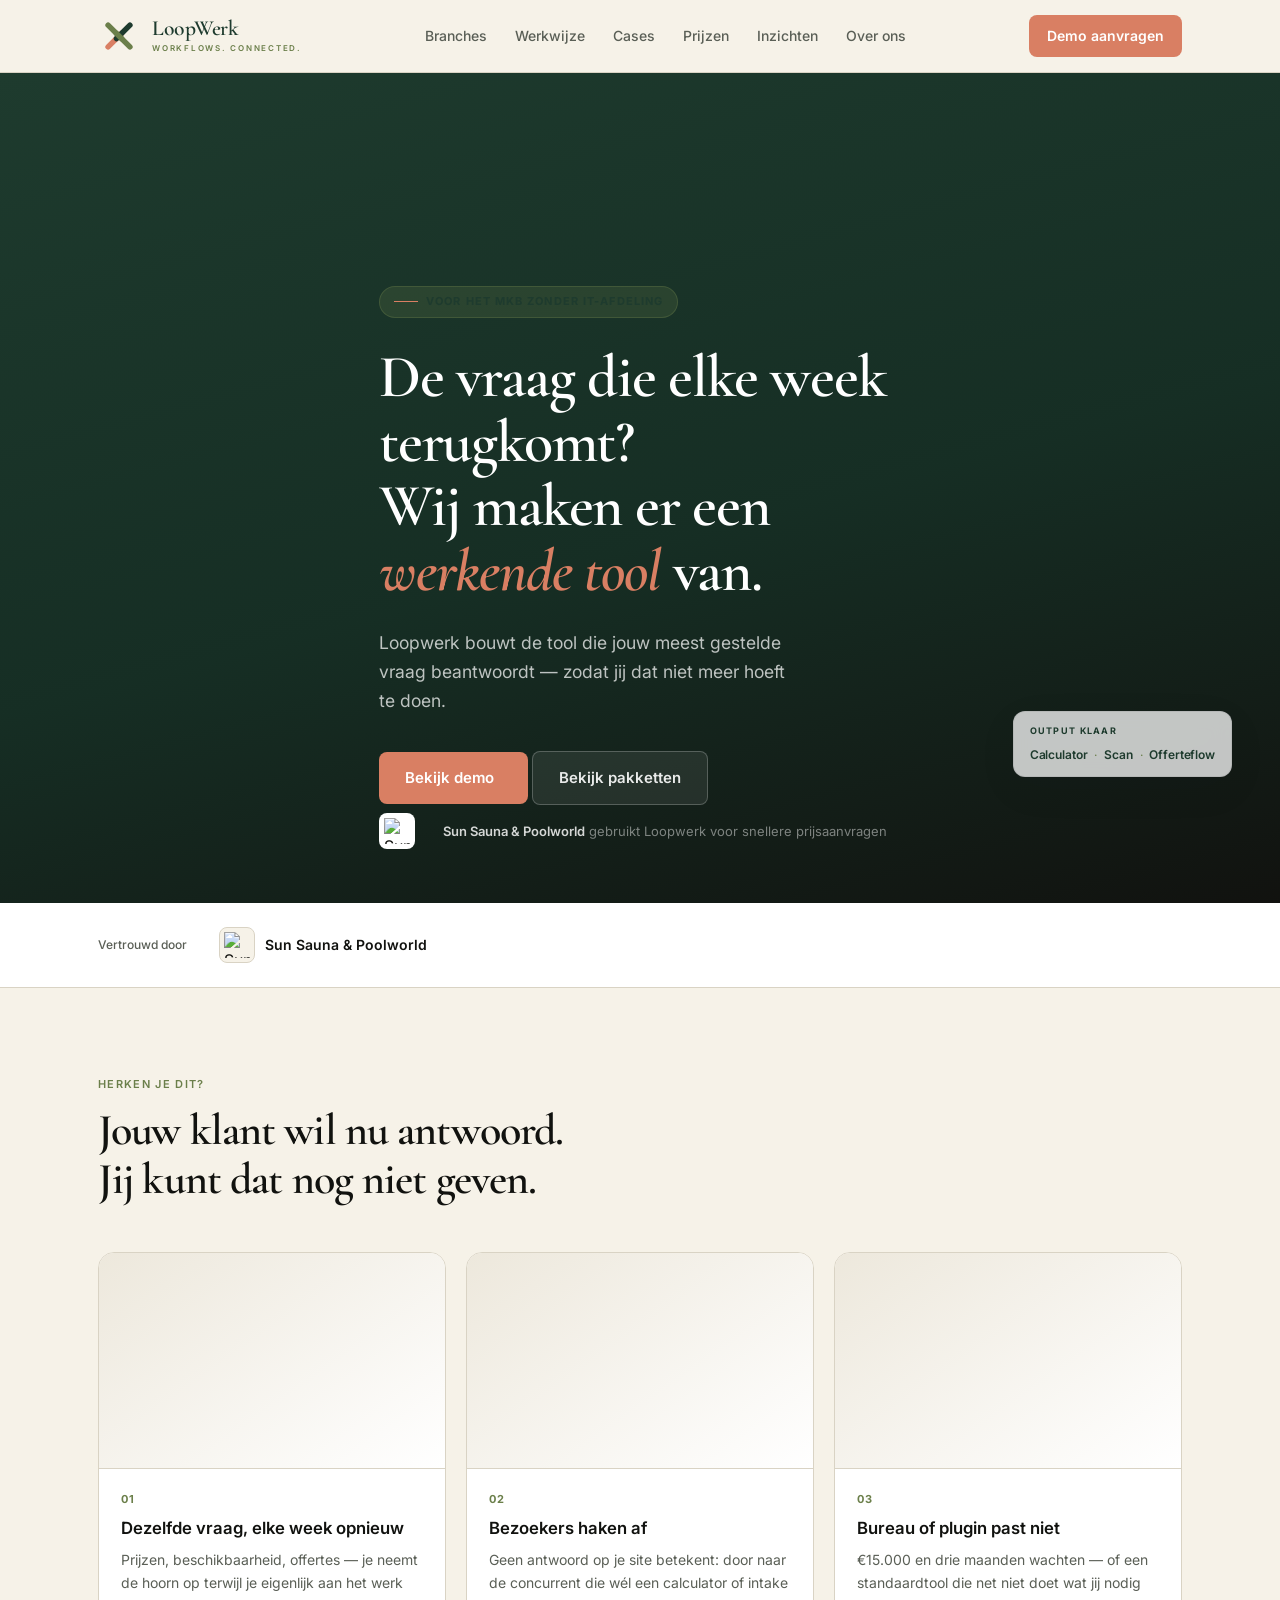
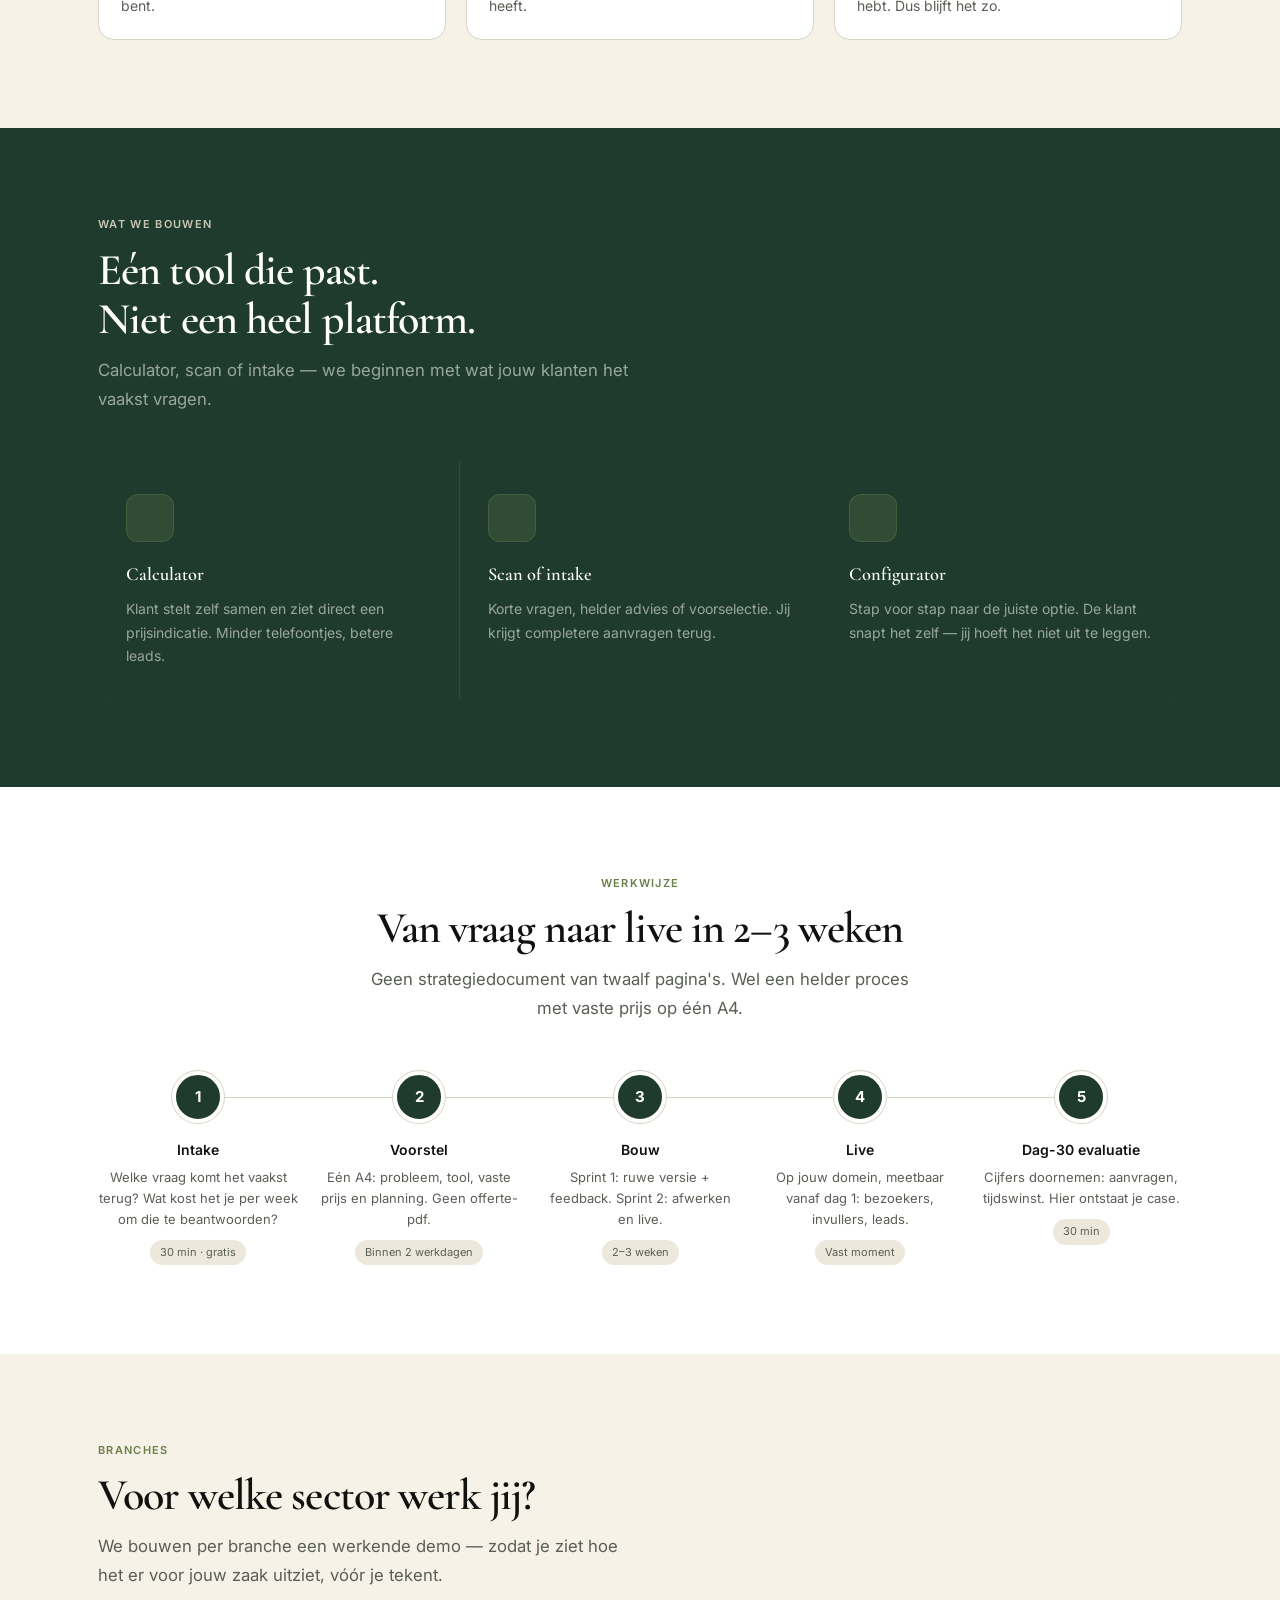
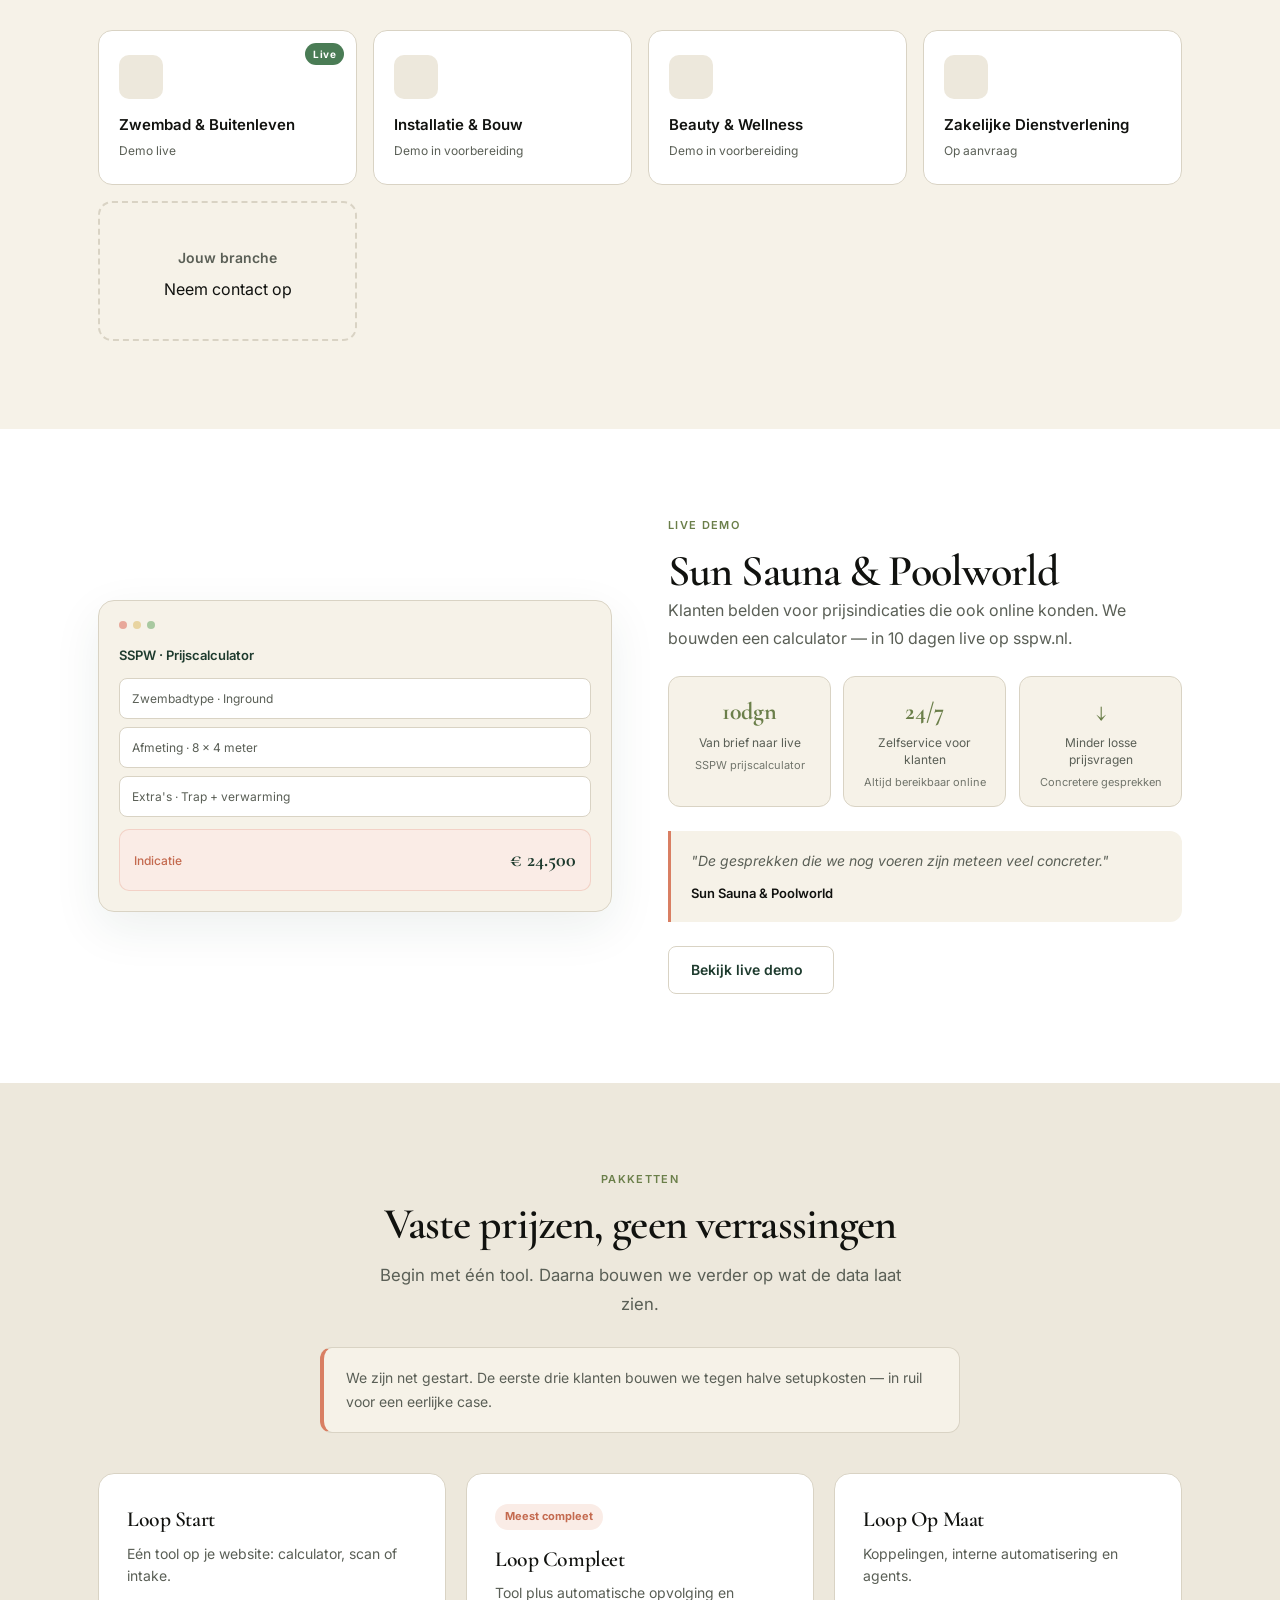
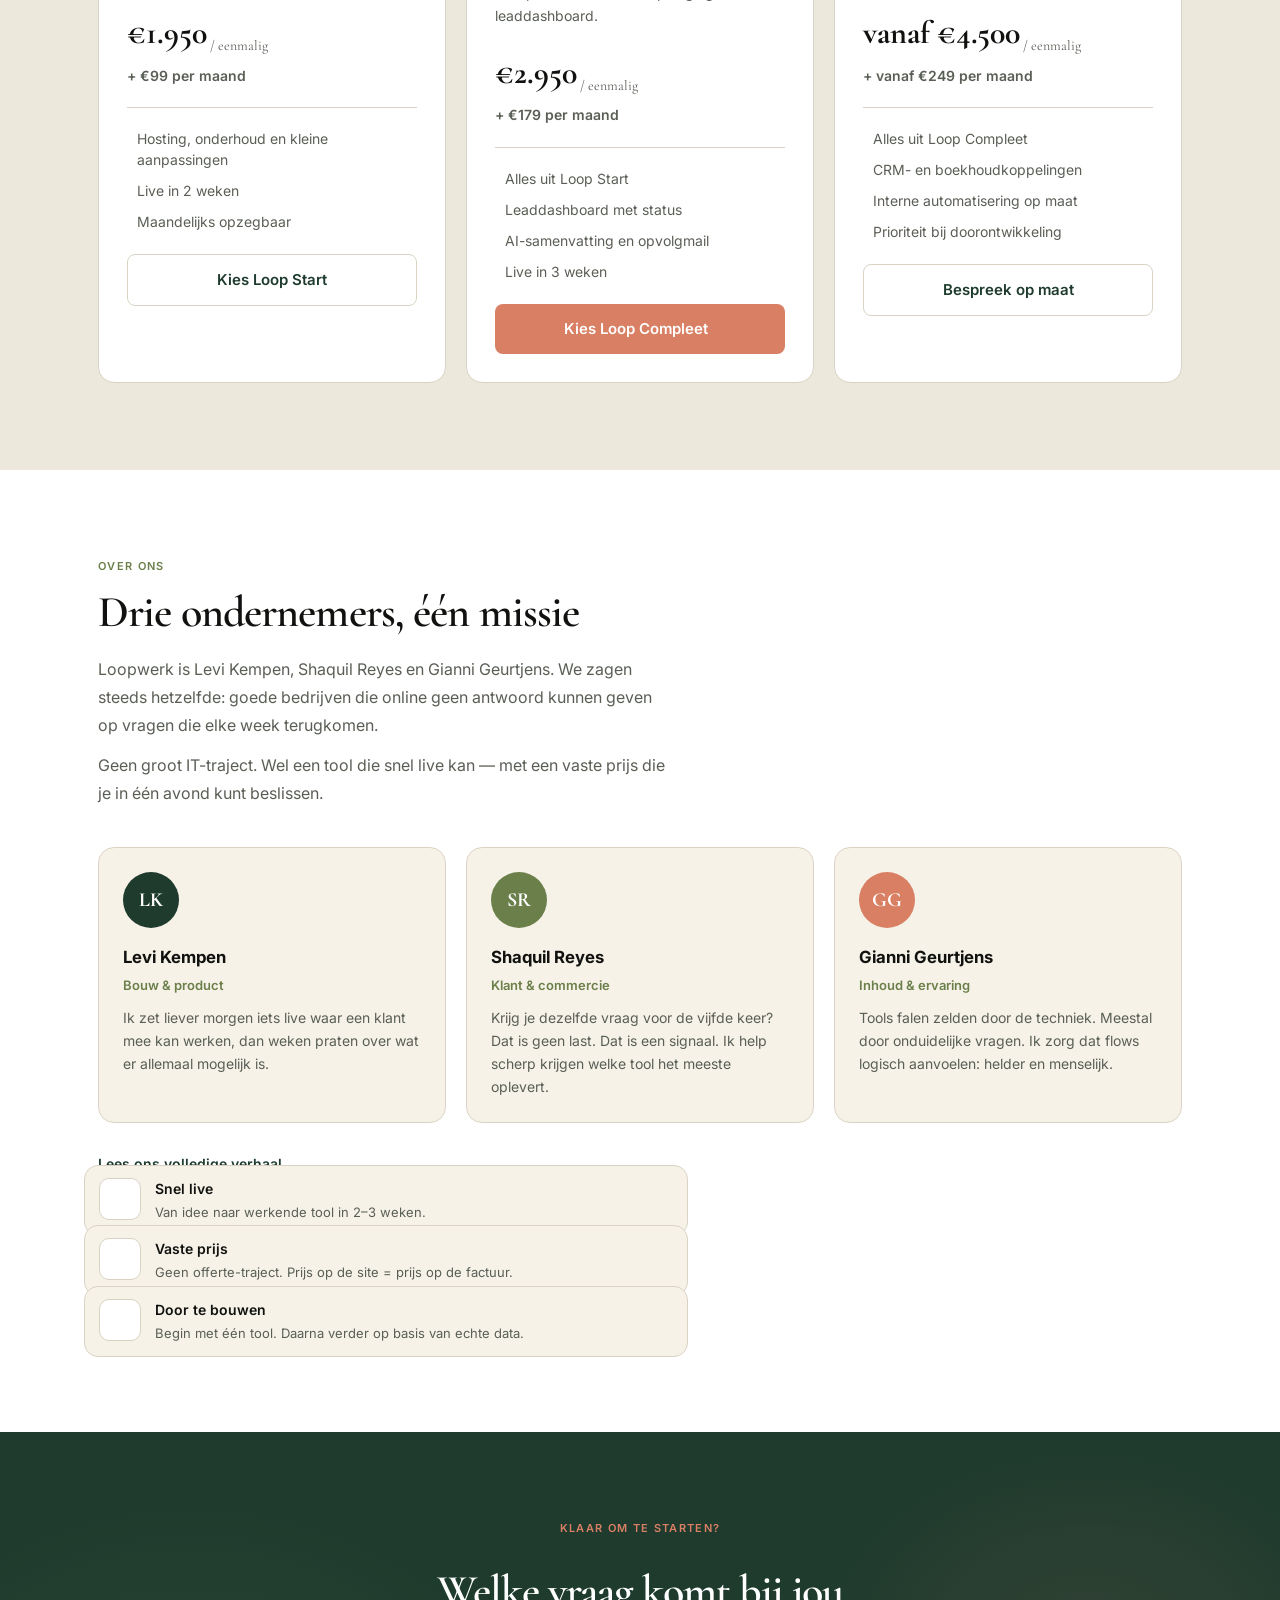
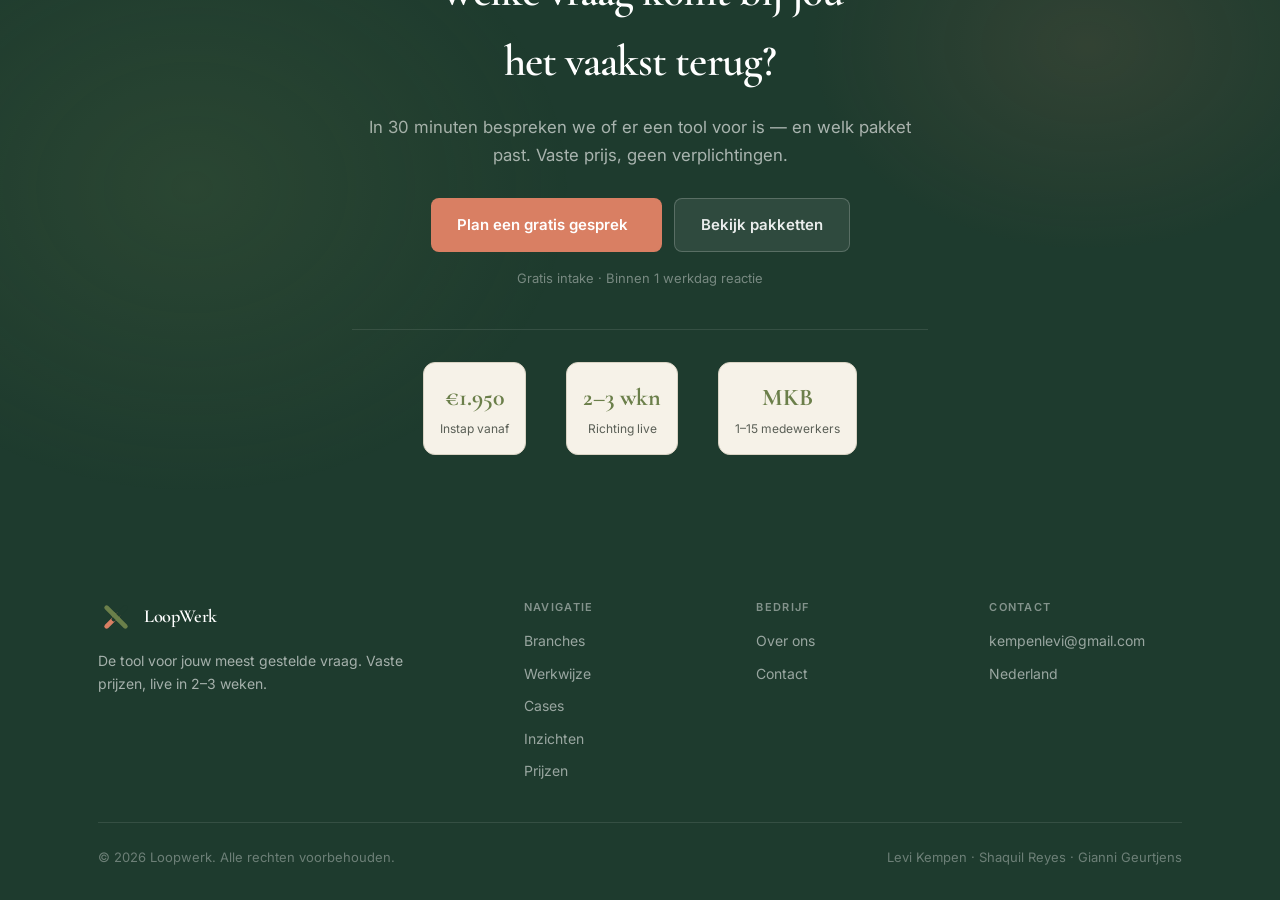
==== commit 40f08930: "Logo en wordmark volgens officiële brand guide - Verweven X uit vier afgeronde banden (forest, moss," ====
--- a/index.html
+++ b/index.html
@@ -3,6 +3,7 @@
 <head>
   <meta charset="UTF-8">
   <meta name="viewport" content="width=device-width, initial-scale=1.0">
+  <meta http-equiv="Content-Security-Policy" content="upgrade-insecure-requests">
 
   <!-- SEO — beheerd via /admin of seo-config.js -->
   <title>Loopwerk | De tool voor jouw meest gestelde vraag</title>
@@ -55,8 +56,8 @@
           <img src="/loopwerk-logo.svg" alt="" width="40" height="40">
         </div>
         <span class="nav-brand-text">
-          <span class="nav-name">Loopwerk</span>
-          <span class="nav-tagline">Vragen beantwoord. Werk door.</span>
+          <span class="nav-name">LoopWerk</span>
+          <span class="nav-tagline">Workflows. Connected.</span>
         </span>
       </a>
       <div class="nav-links" id="navLinks">
--- a/loopwerk-site.css
+++ b/loopwerk-site.css
@@ -45,7 +45,7 @@
 .nav-logomark img { width: 100%; height: 100%; }
 .nav-brand-text { display: flex; flex-direction: column; }
 .nav-name { font-size: 1.35rem; color: var(--lw-forest); line-height: 1.05; }
-.nav-tagline { font-family: 'Inter', sans-serif; font-size: 9px; font-weight: 600; letter-spacing: 0.16em; text-transform: uppercase; color: var(--lw-muted); margin-top: 2px; }
+.nav-tagline { font-family: 'Inter', sans-serif; font-size: 8px; font-weight: 600; letter-spacing: 0.22em; text-transform: uppercase; color: var(--lw-moss); margin-top: 3px; }
 .nav-links { display: flex; gap: 28px; align-items: center; }
 .nav-link { font-size: 14px; font-weight: 500; color: var(--lw-muted); transition: color 0.15s; }
 .nav-link:hover, .nav-link.active { color: var(--lw-forest); }
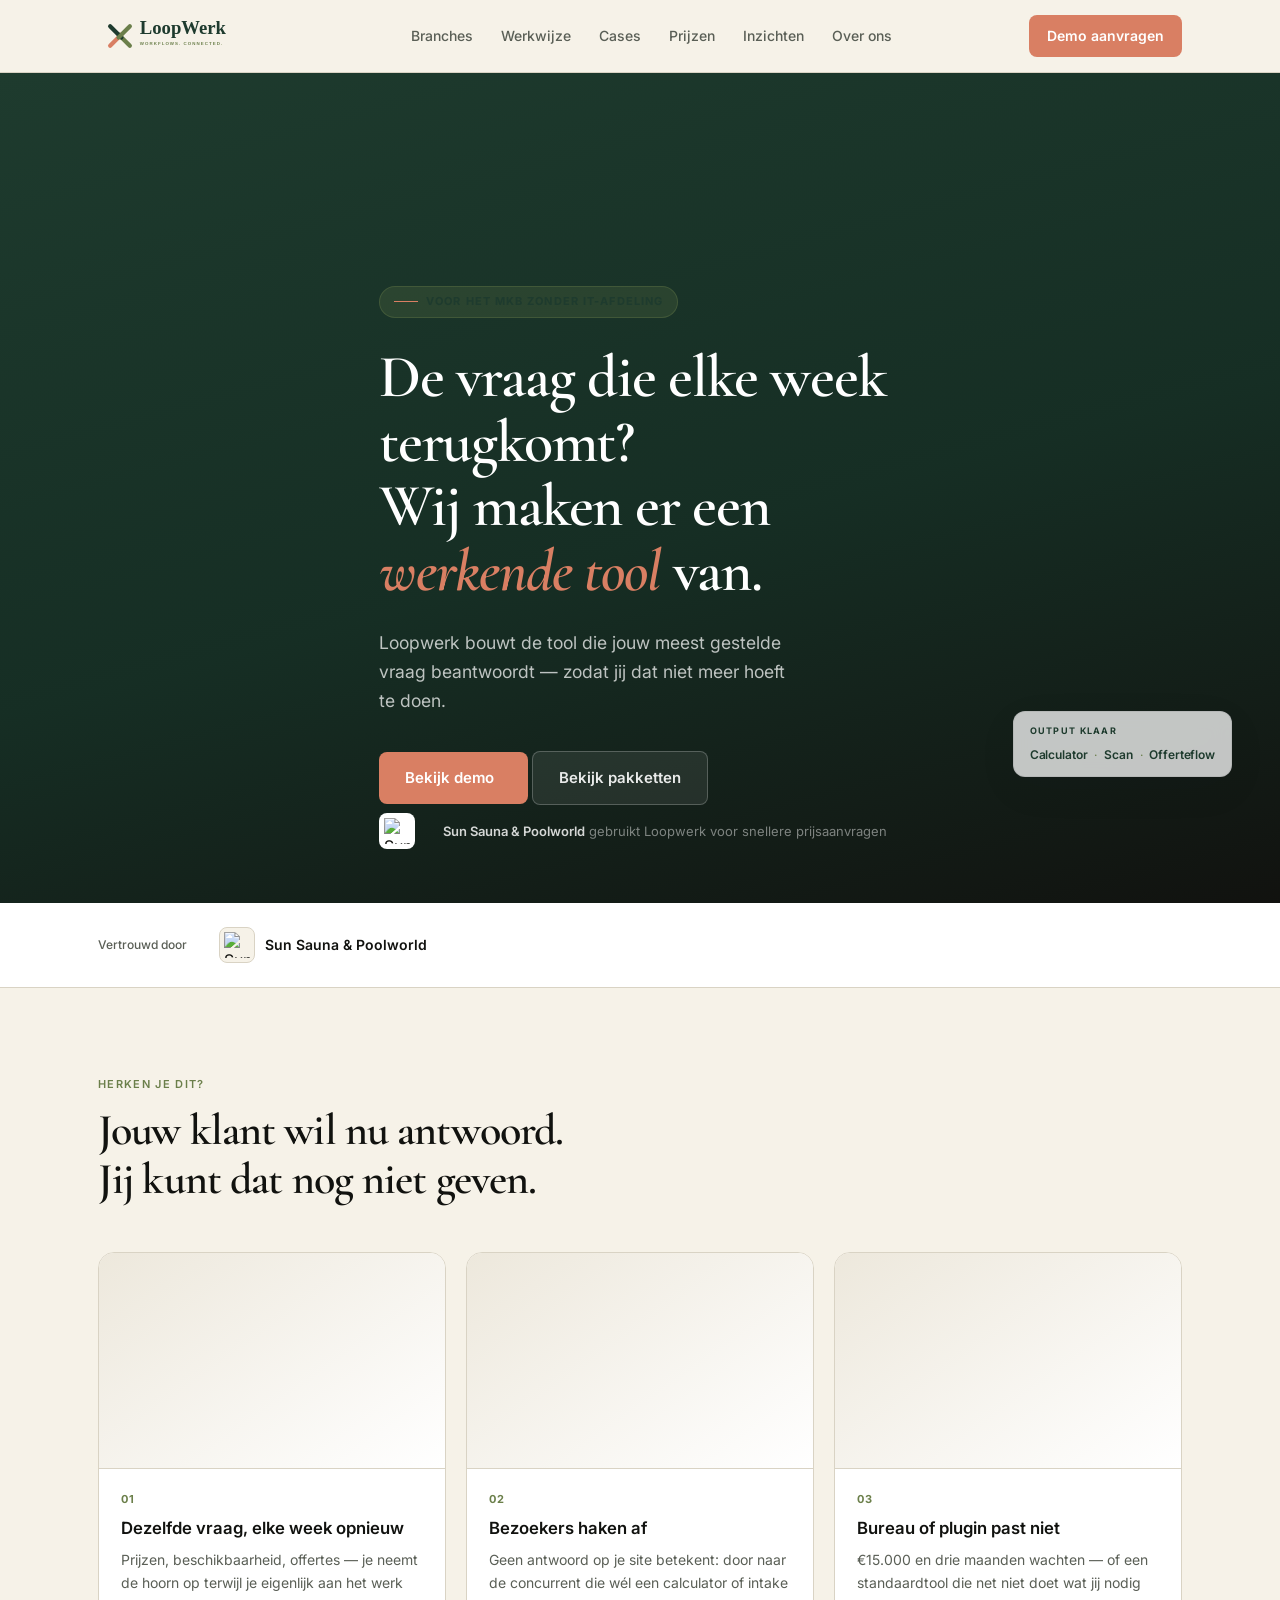
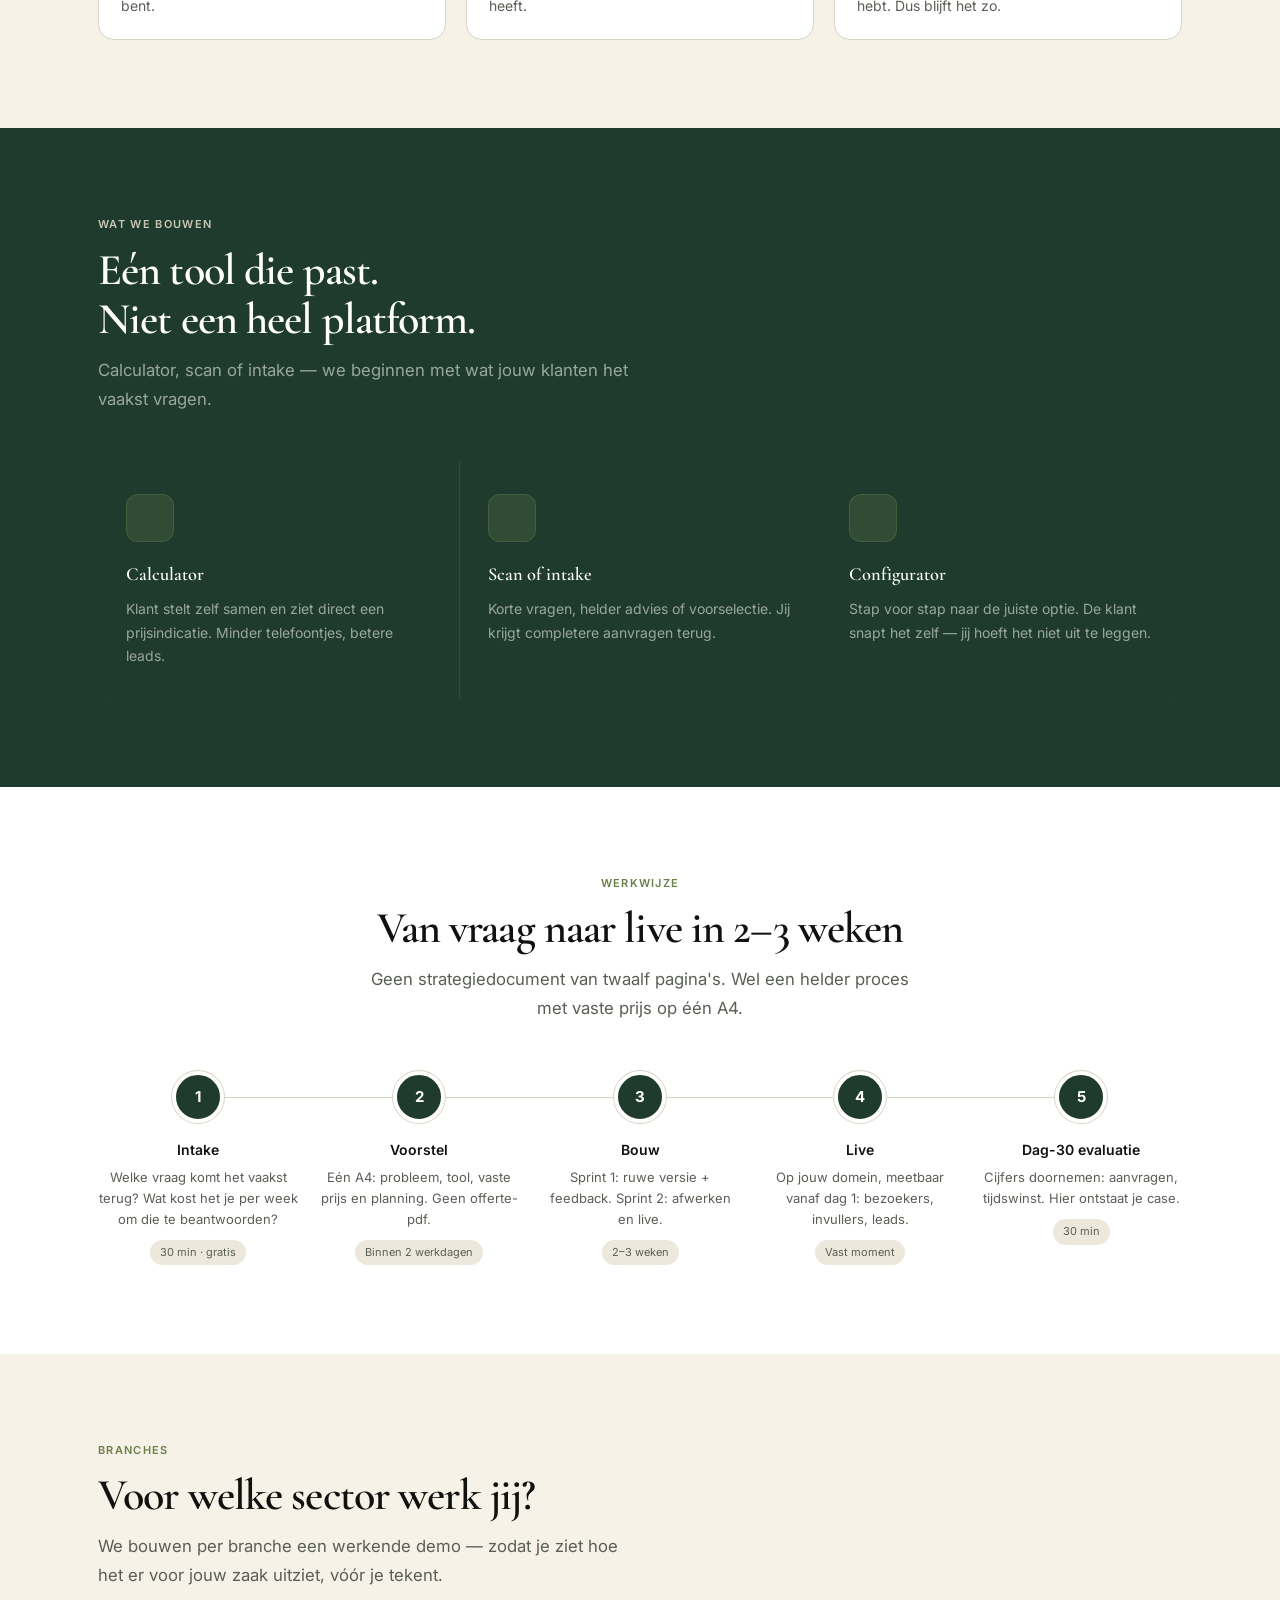
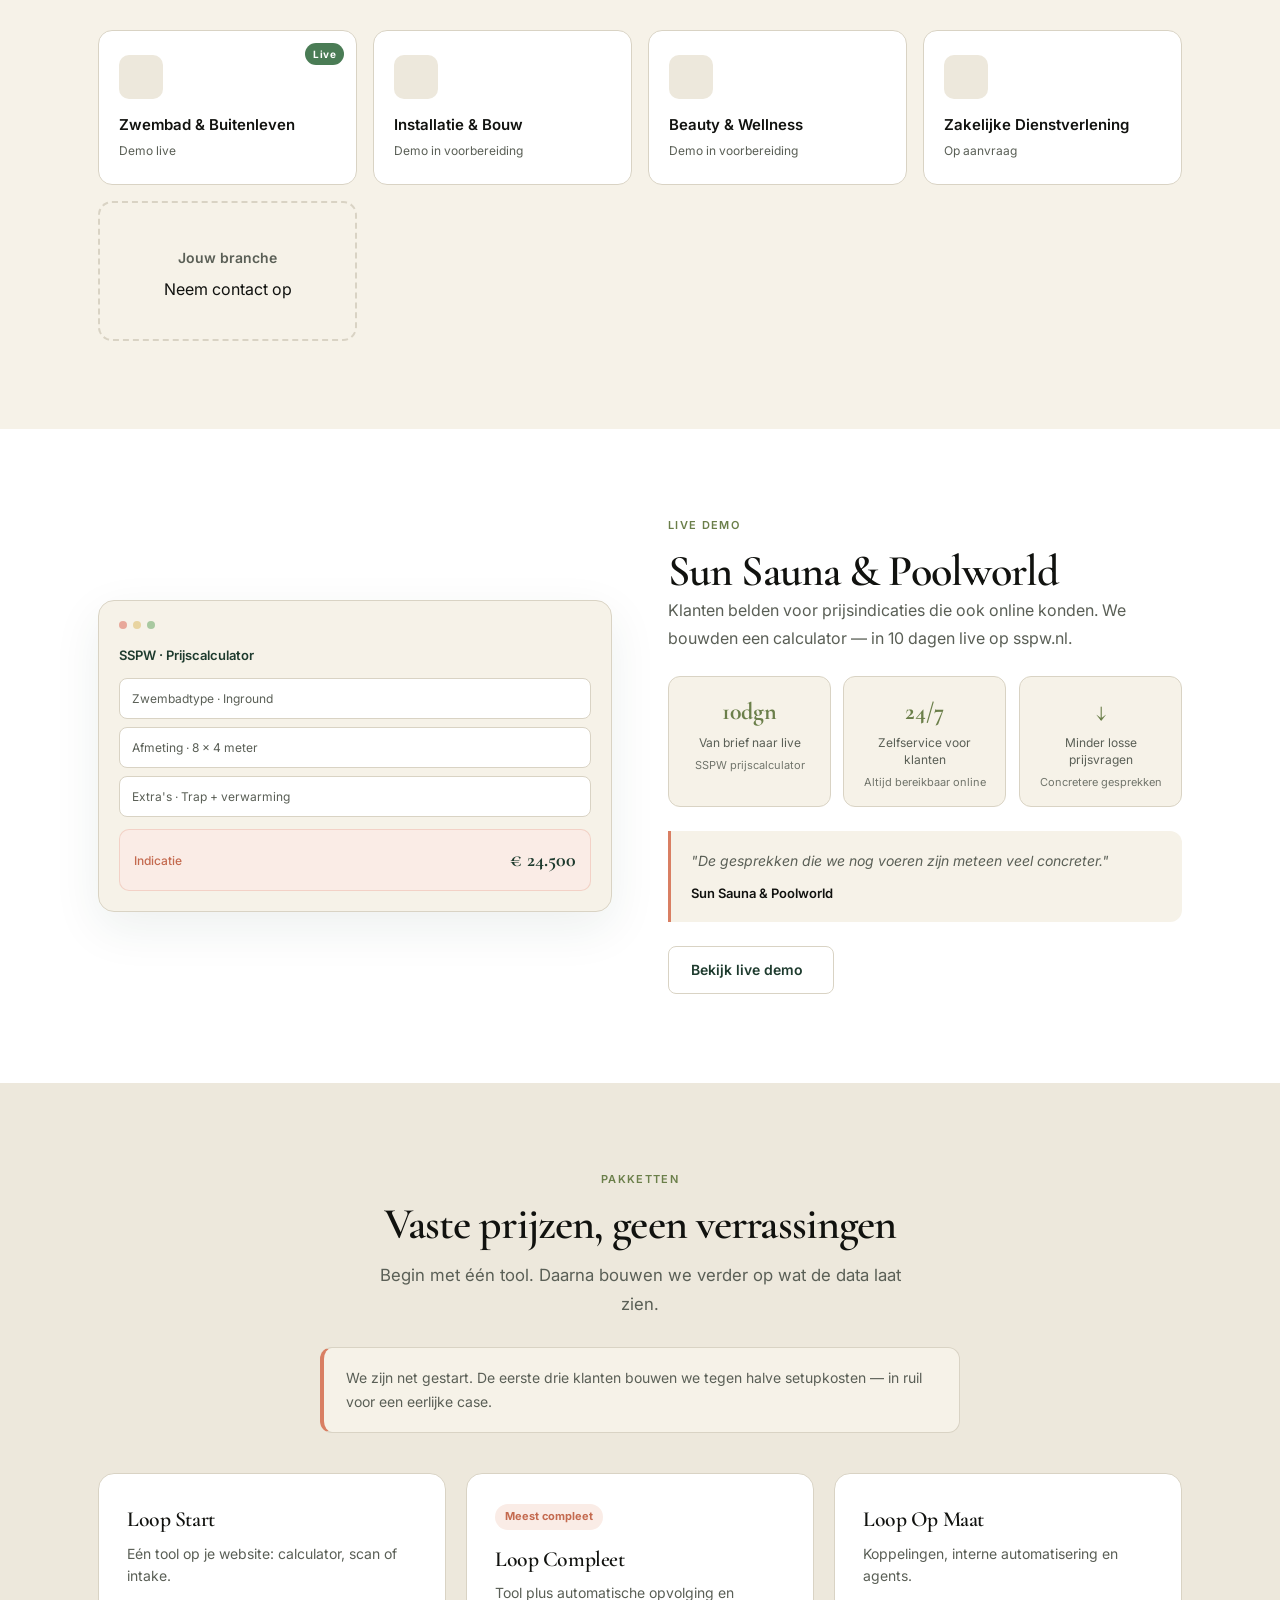
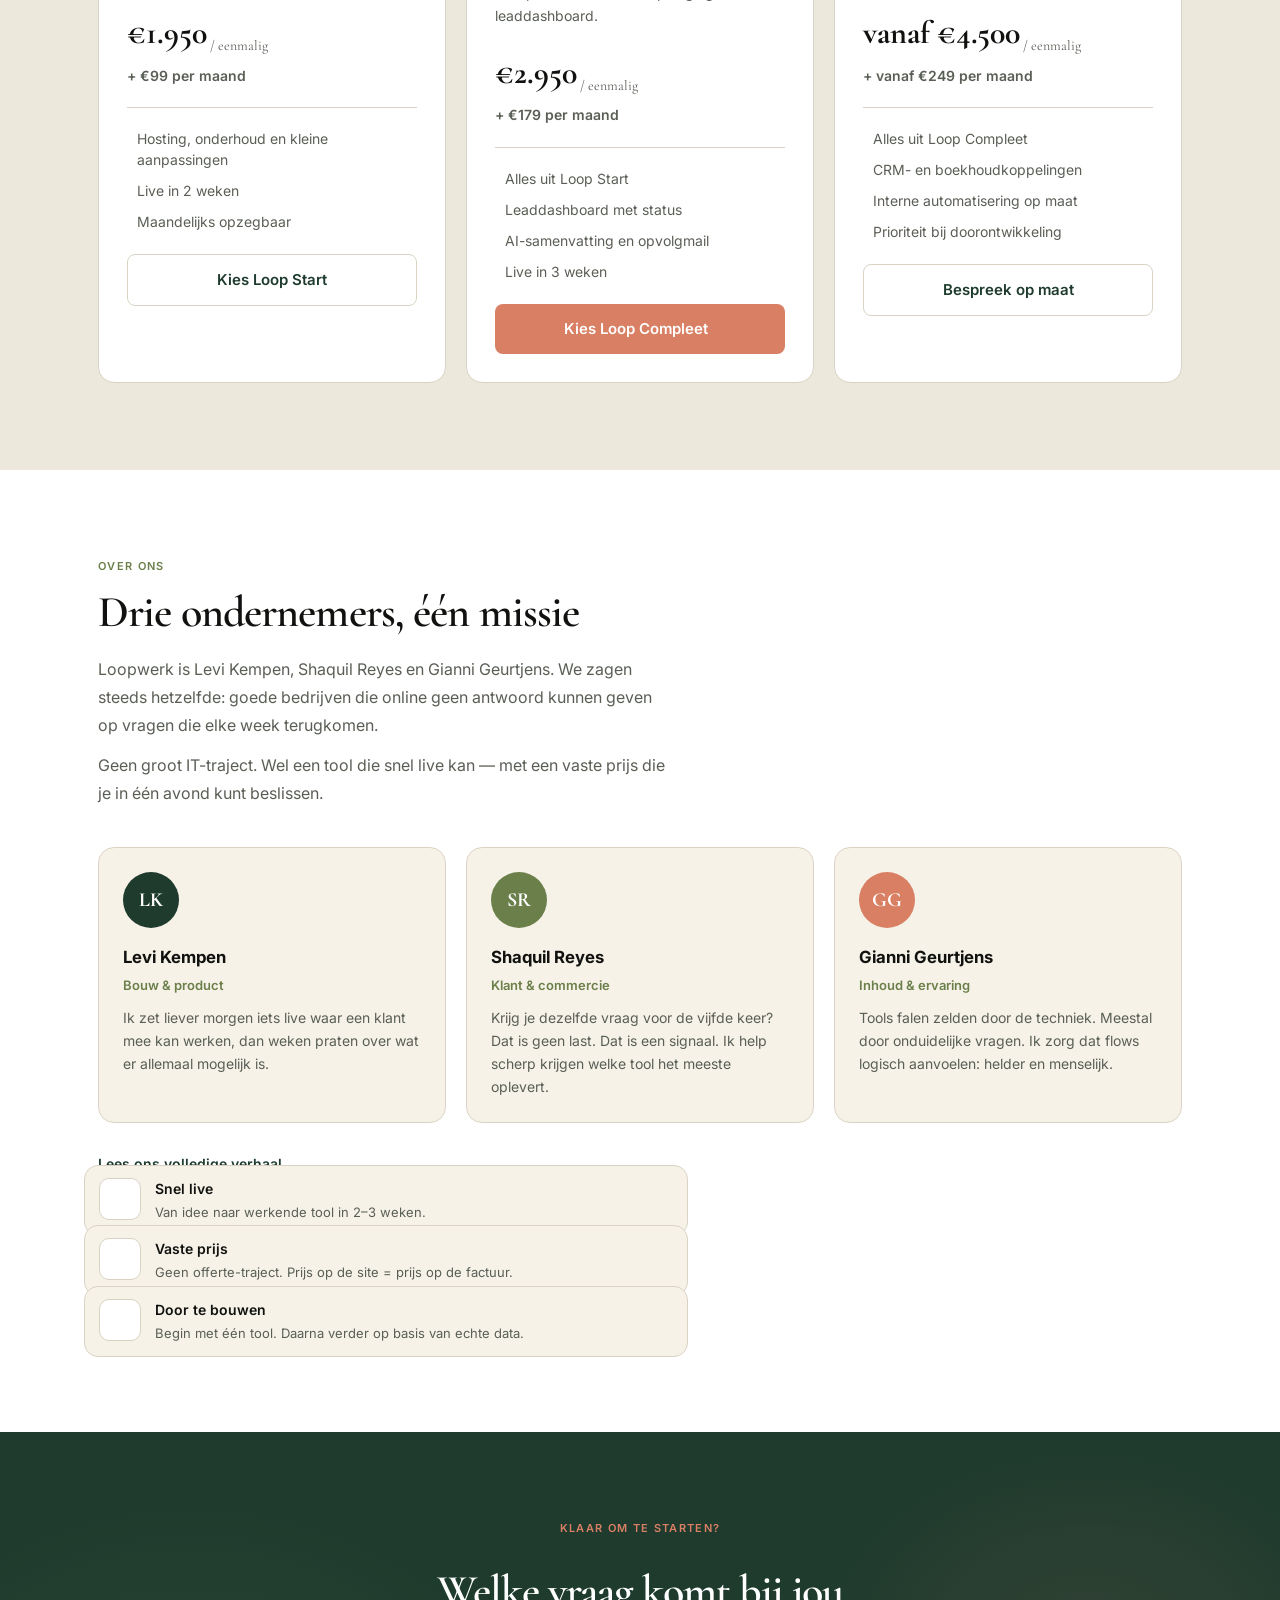
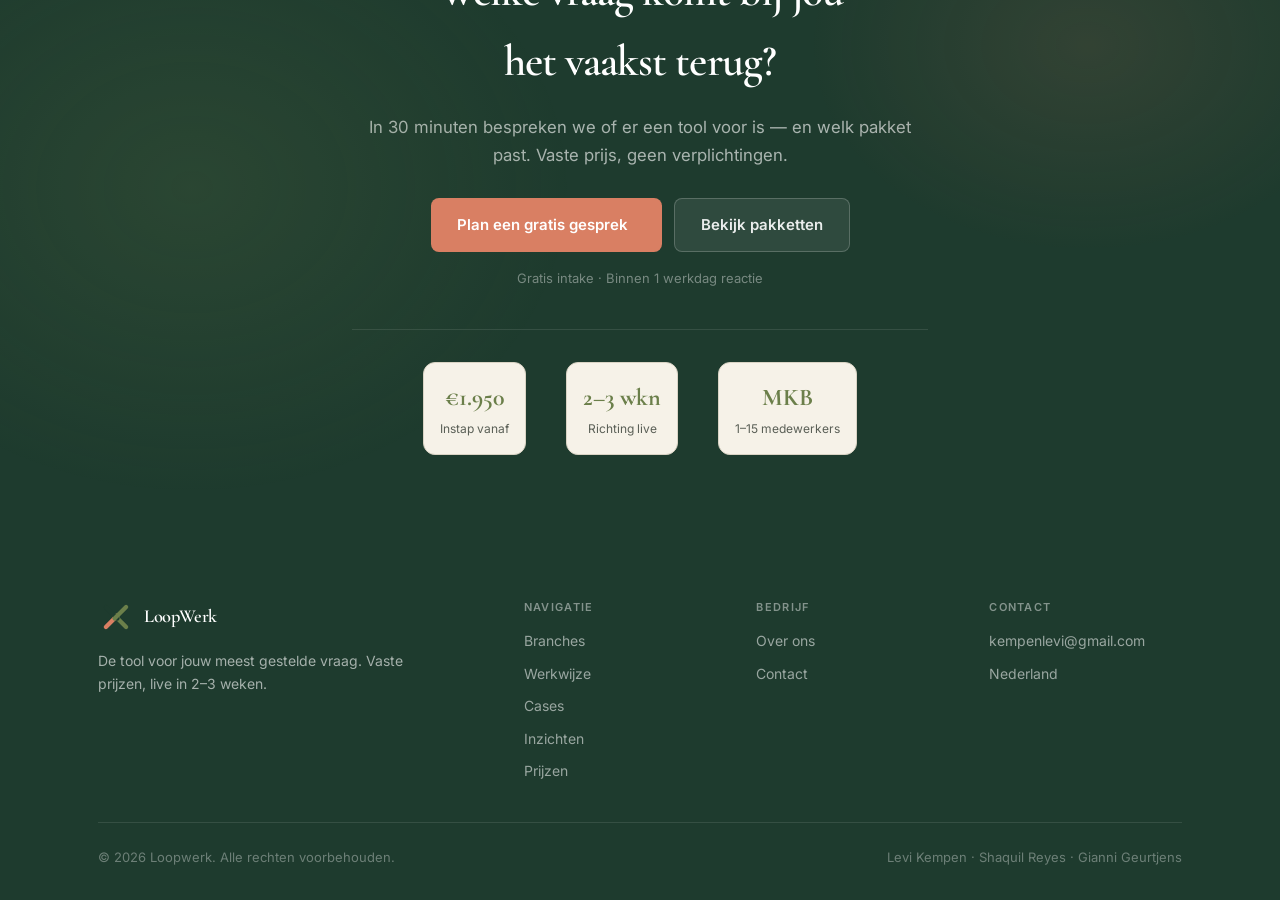
==== commit 880cbf26: "Deploy trigger: volledig logo-lockup in header + vernieuwd merkteken Co-authored-by: Levi Kempen <l." ====
--- a/index.html
+++ b/index.html
@@ -52,13 +52,7 @@
   <div class="container">
     <div class="nav-inner">
       <a href="/" class="nav-logo">
-        <div class="nav-logomark">
-          <img src="/loopwerk-logo.svg" alt="" width="40" height="40">
-        </div>
-        <span class="nav-brand-text">
-          <span class="nav-name">LoopWerk</span>
-          <span class="nav-tagline">Workflows. Connected.</span>
-        </span>
+        <img src="/loopwerk-logo-full.svg" alt="LoopWerk" class="nav-logo-full" width="200" height="48">
       </a>
       <div class="nav-links" id="navLinks">
         <a href="/branches" class="nav-link">Branches</a>
--- a/loopwerk-site.css
+++ b/loopwerk-site.css
@@ -40,7 +40,7 @@
   border-bottom: 1px solid var(--lw-border);
 }
 .nav-inner { display: flex; align-items: center; justify-content: space-between; min-height: 72px; gap: 16px; }
-.nav-logo { display: flex; align-items: center; gap: 12px; }
+.nav-logo-full { height: 44px; width: auto; display: block; }
 .nav-logomark { width: 42px; height: 42px; flex-shrink: 0; }
 .nav-logomark img { width: 100%; height: 100%; }
 .nav-brand-text { display: flex; flex-direction: column; }
